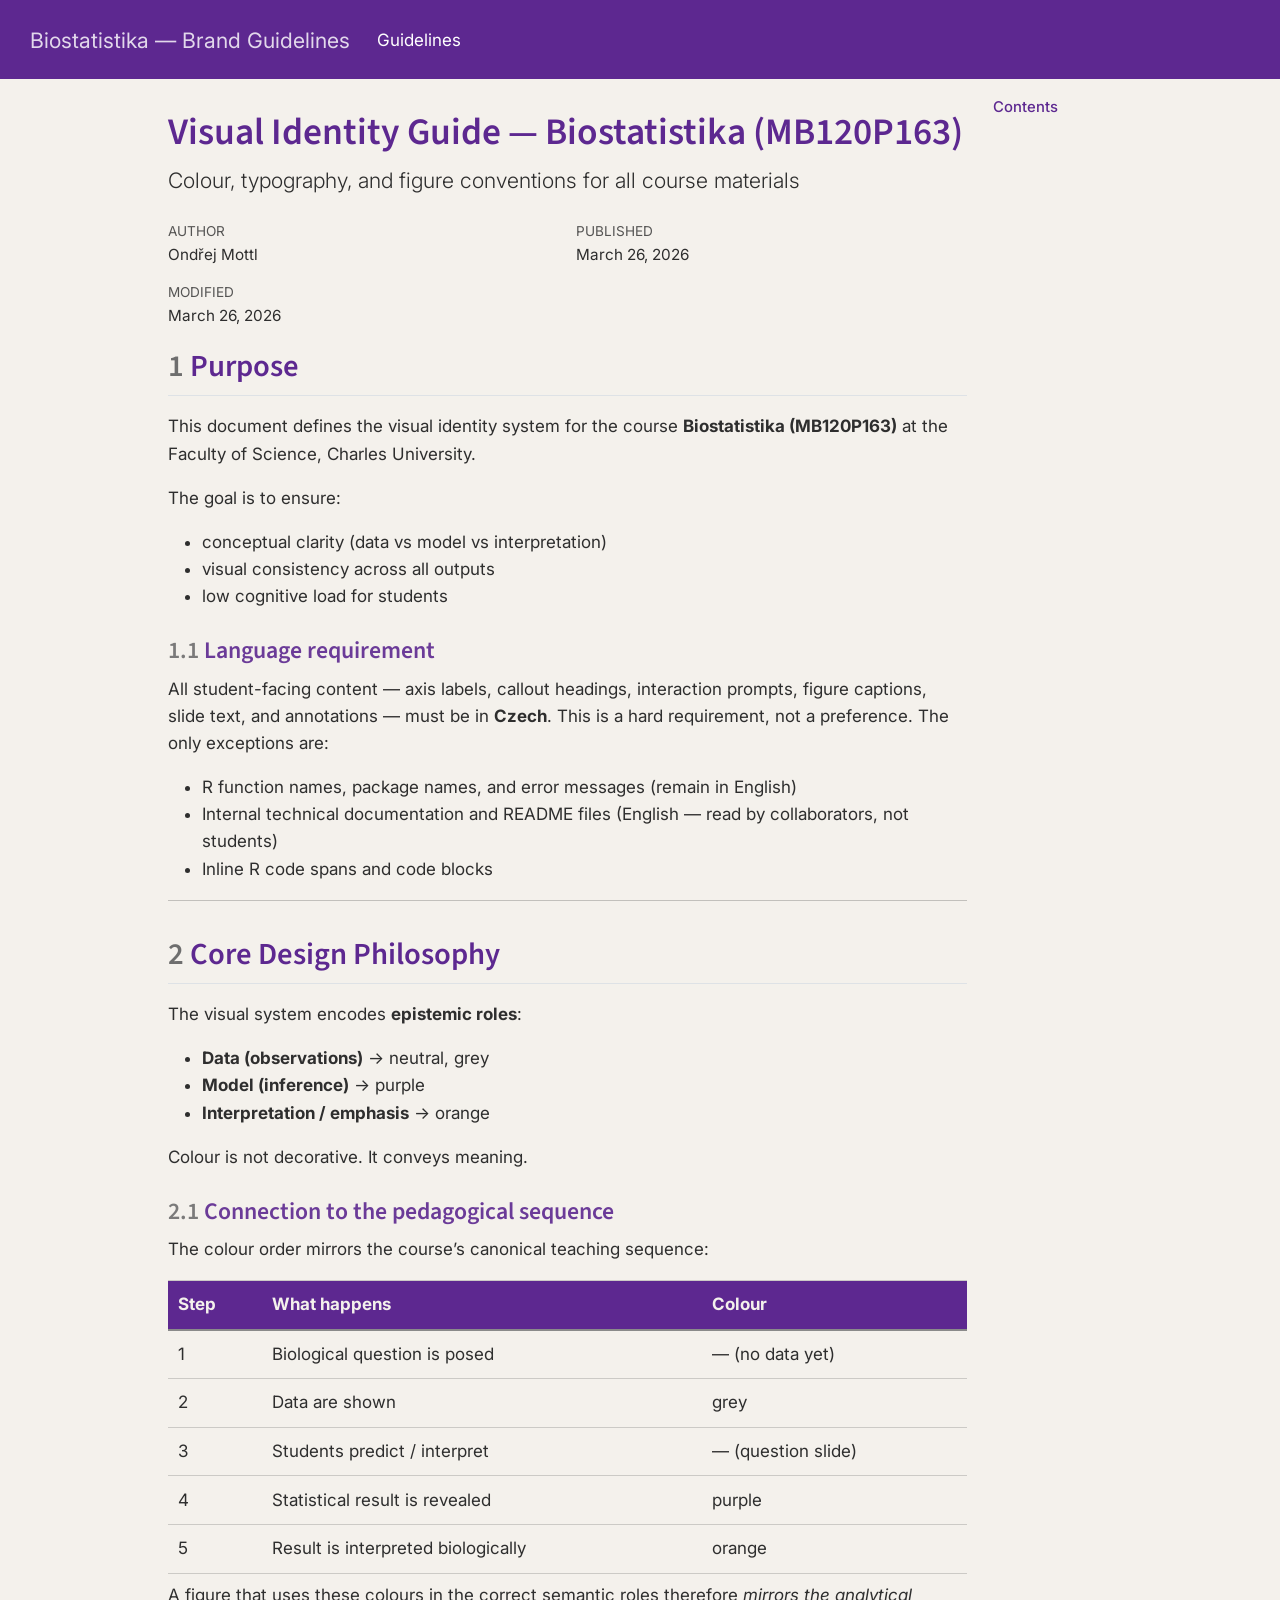
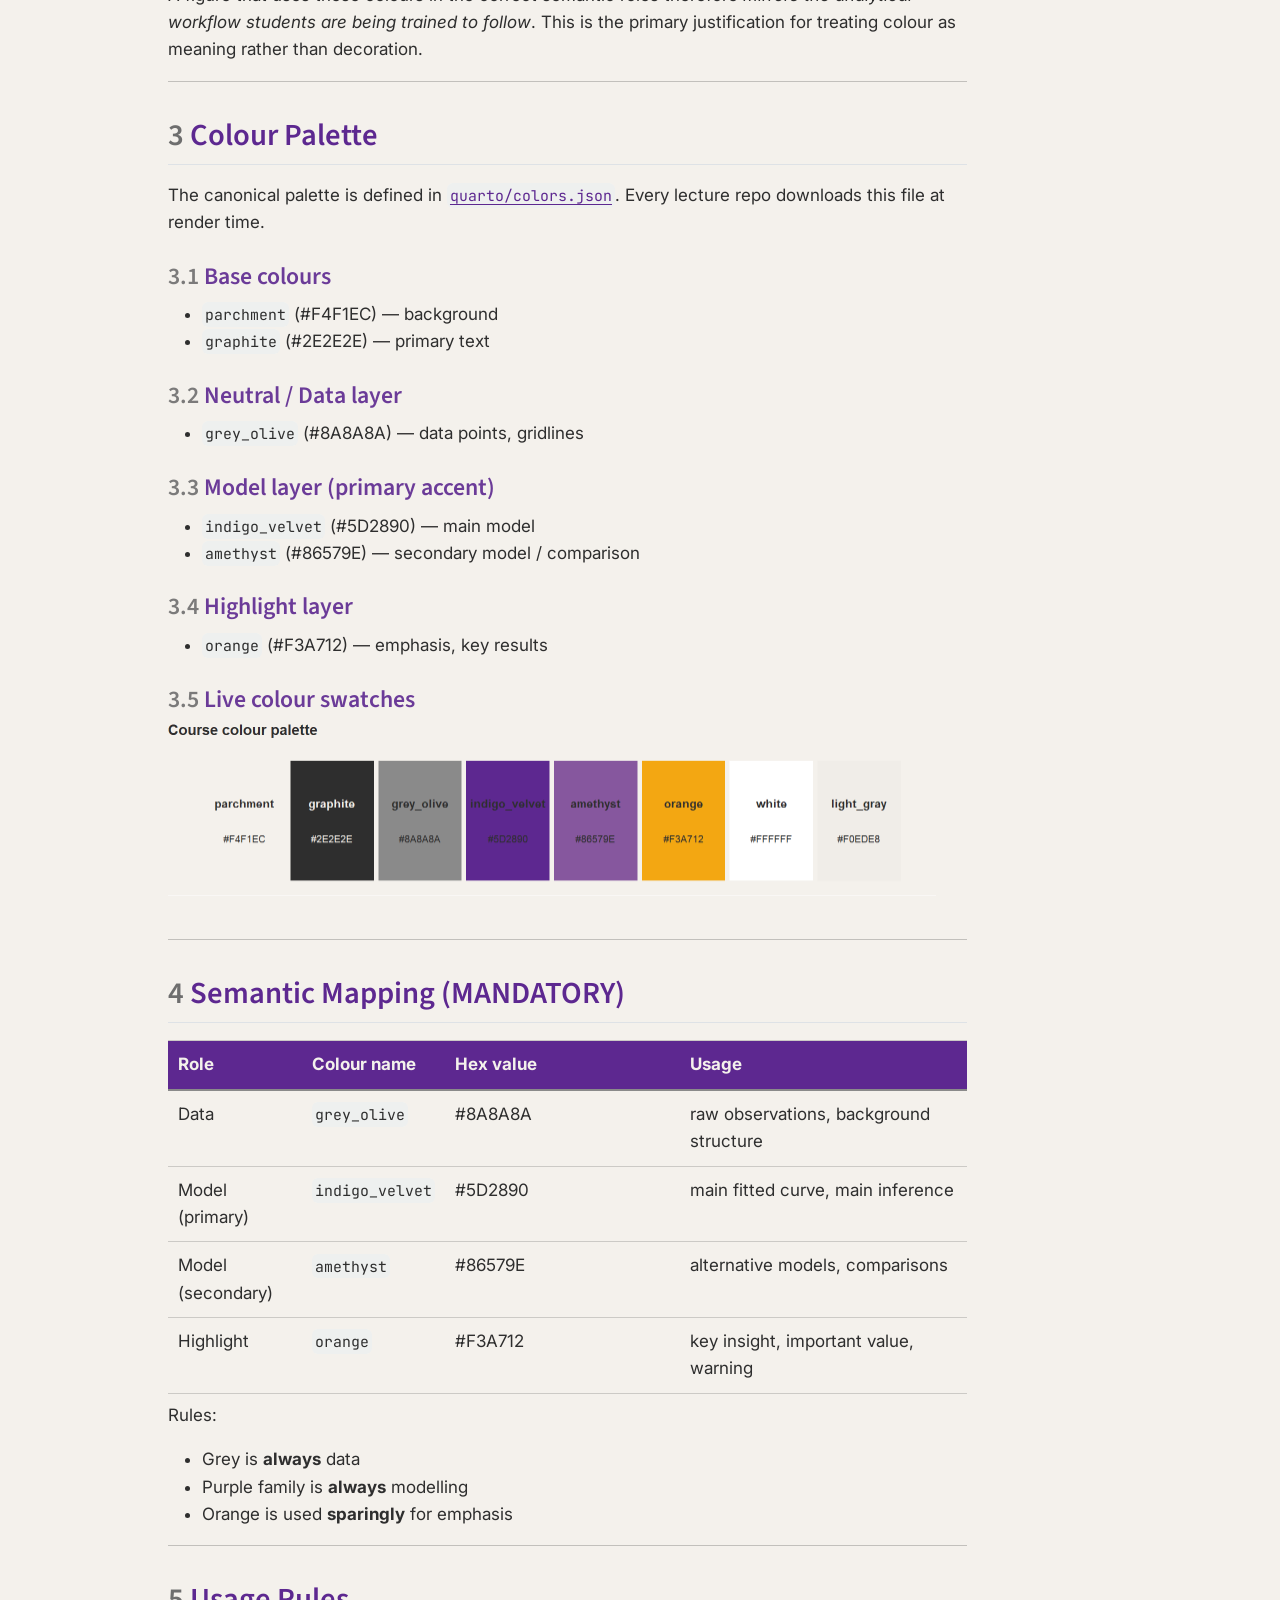
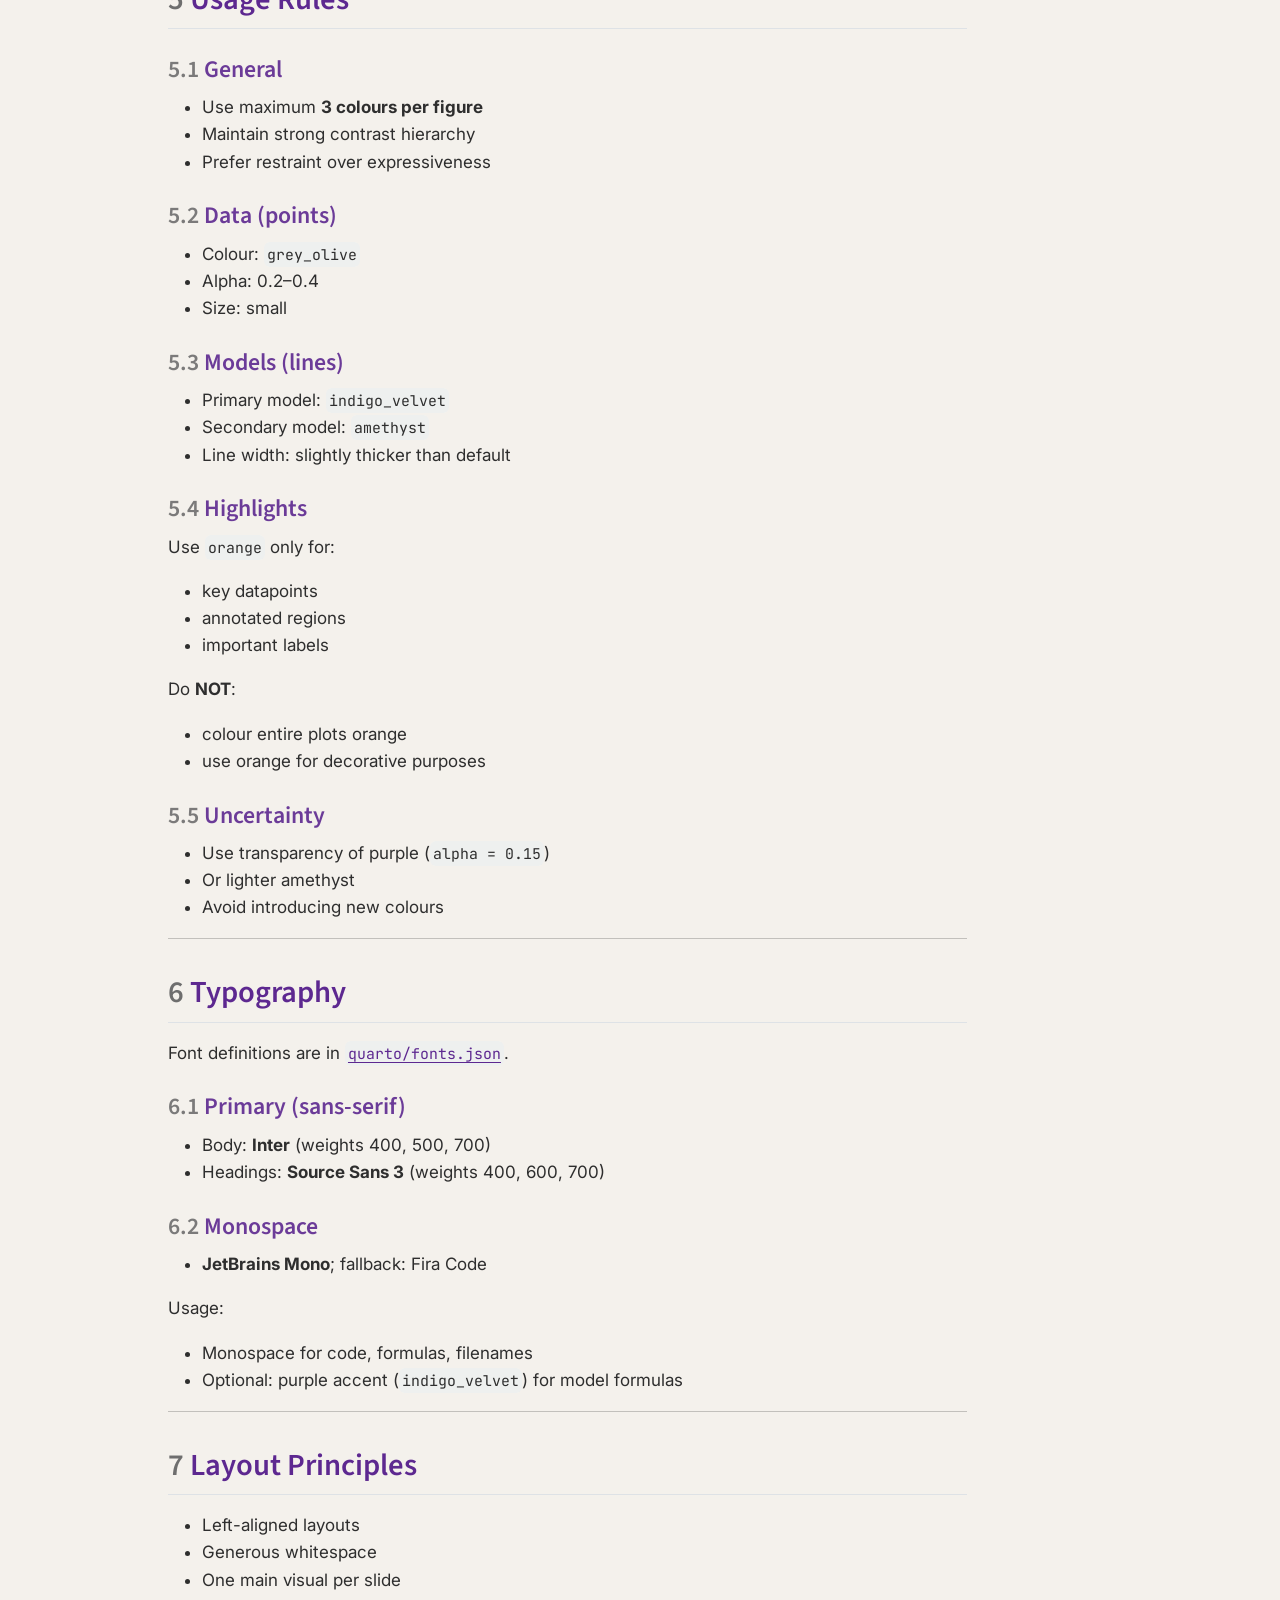
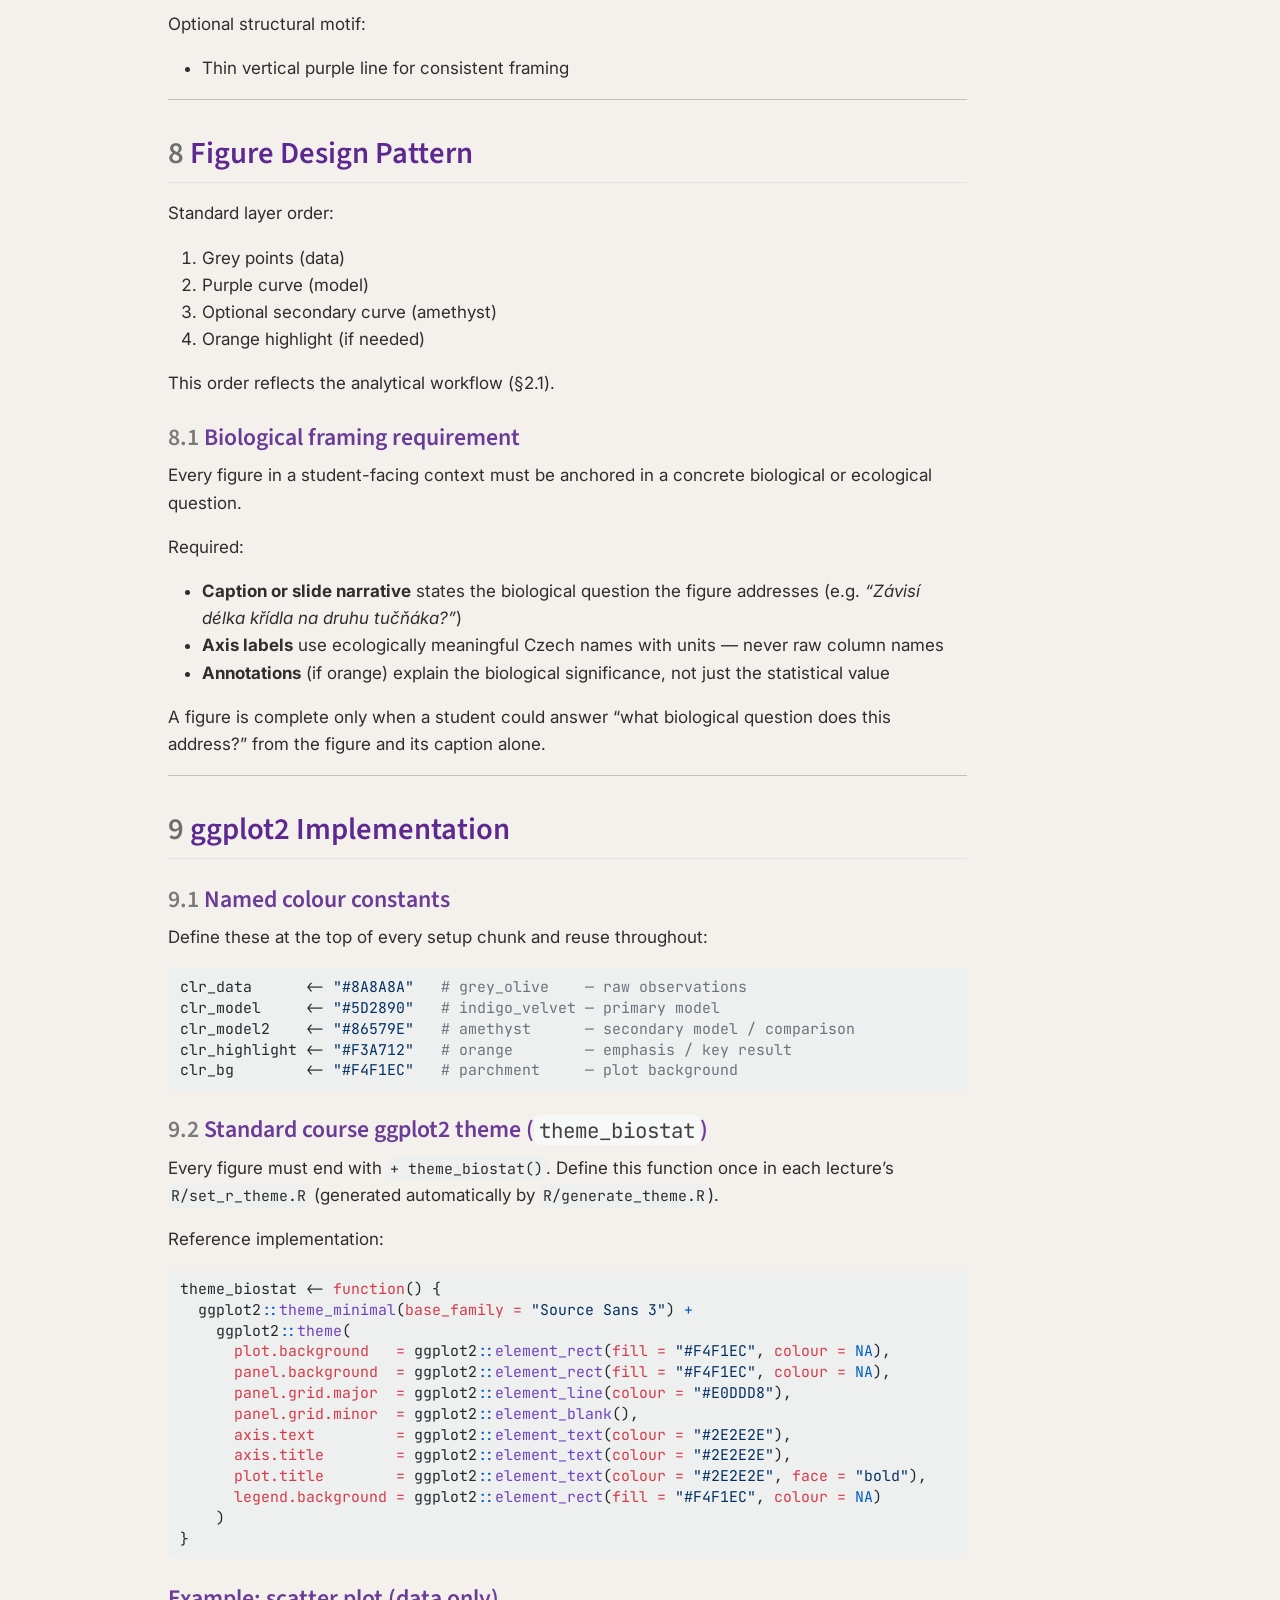
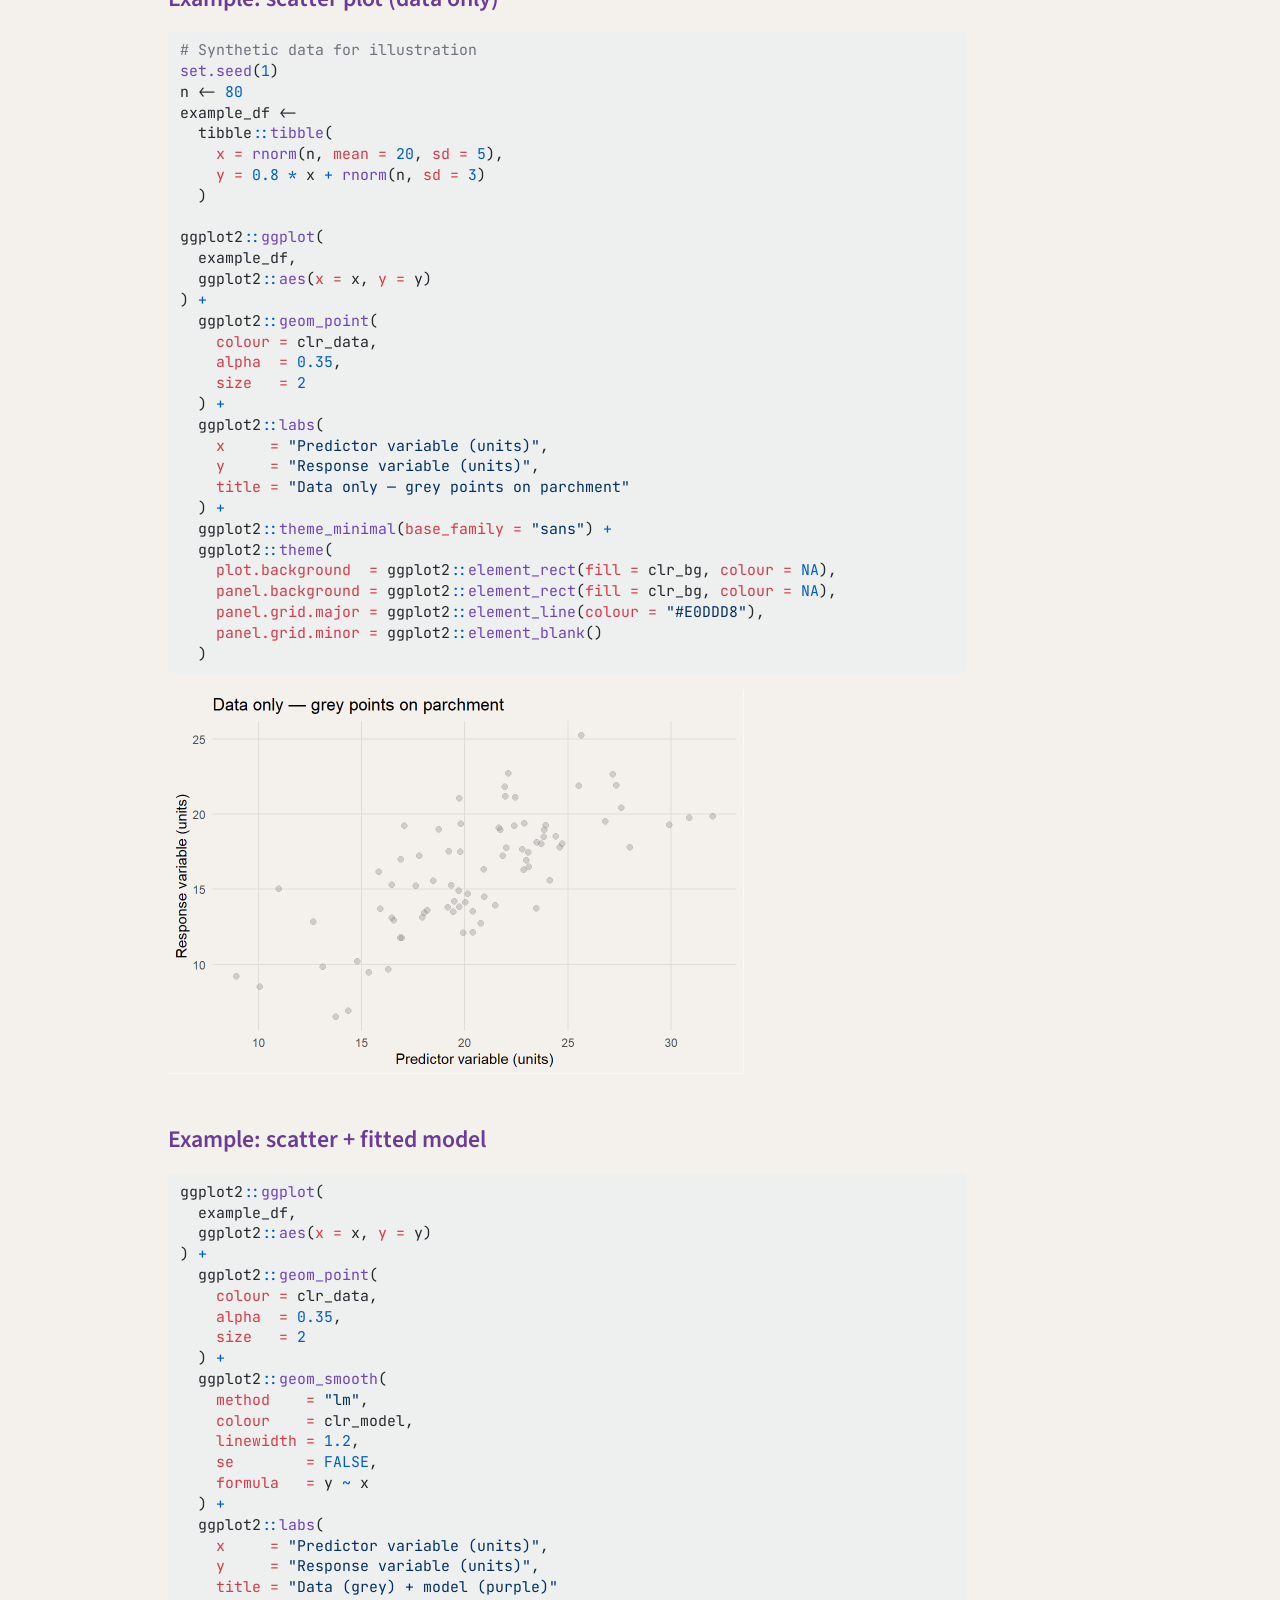
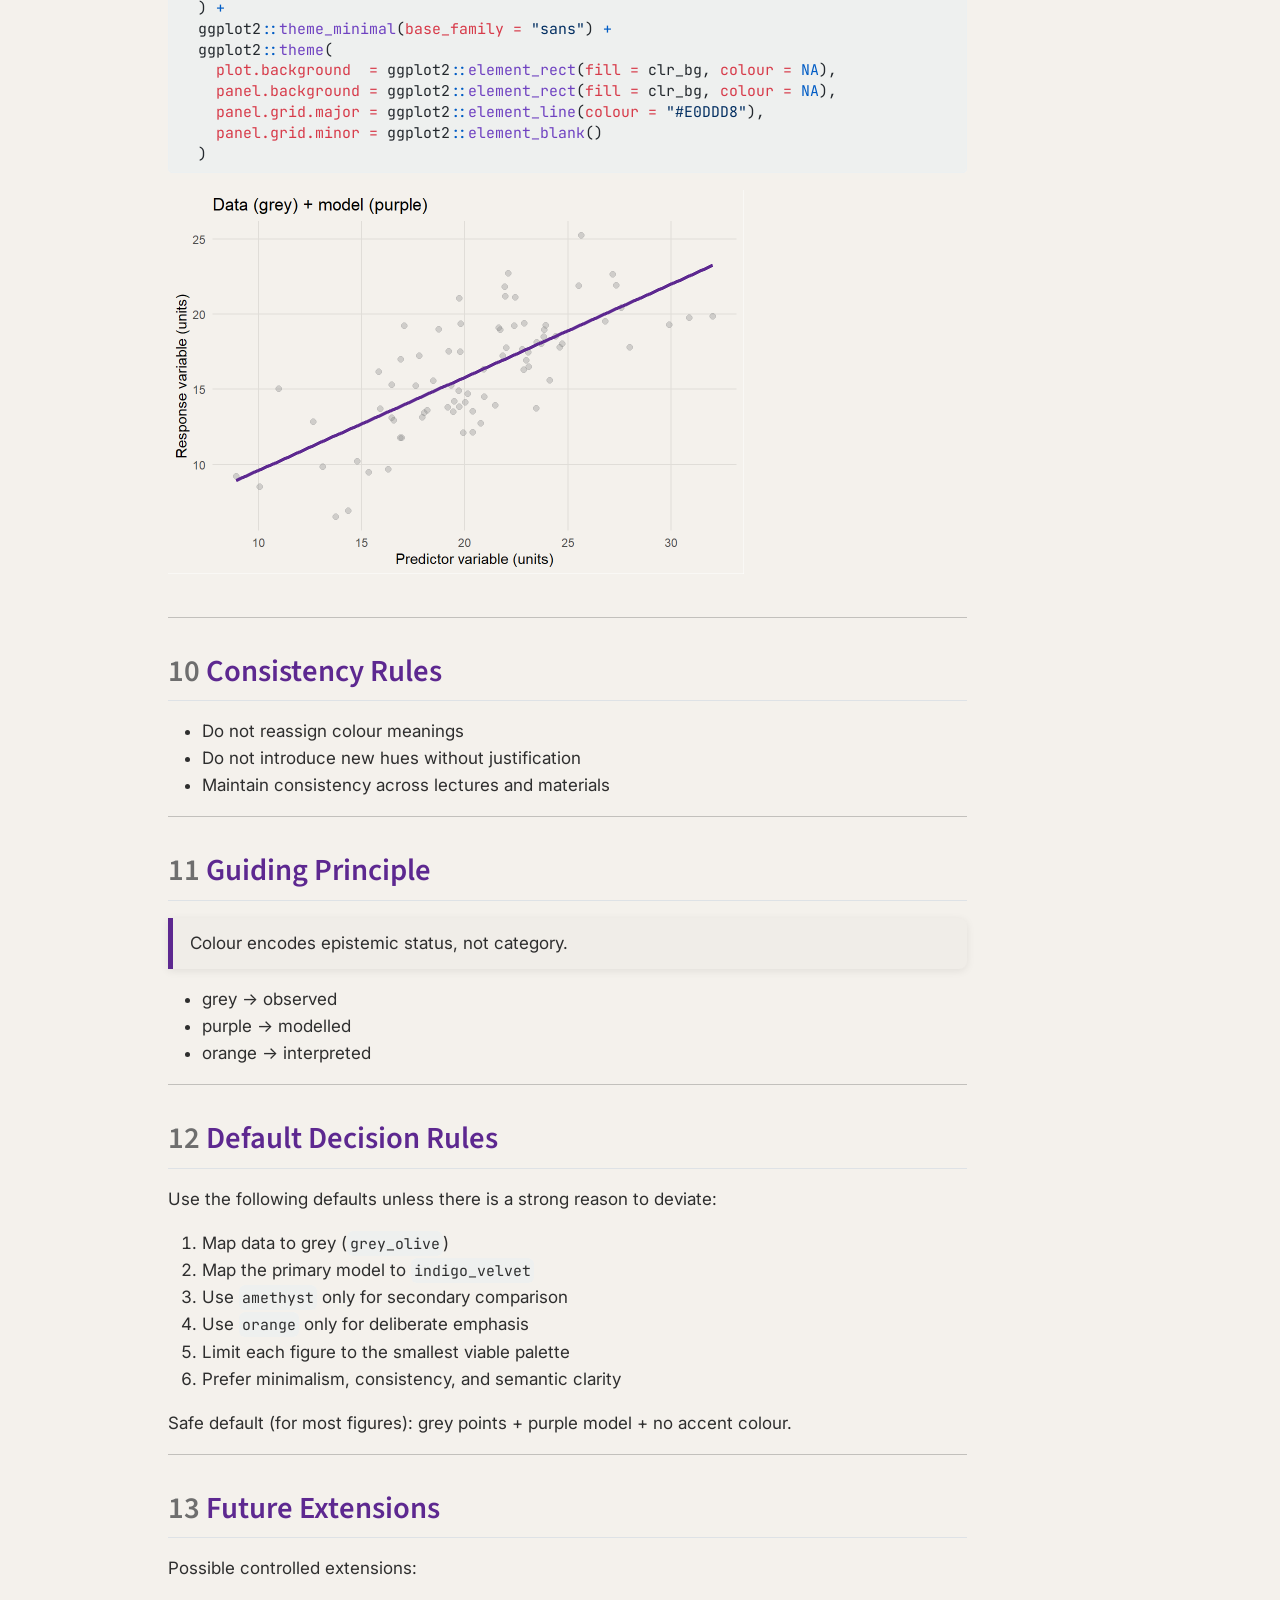
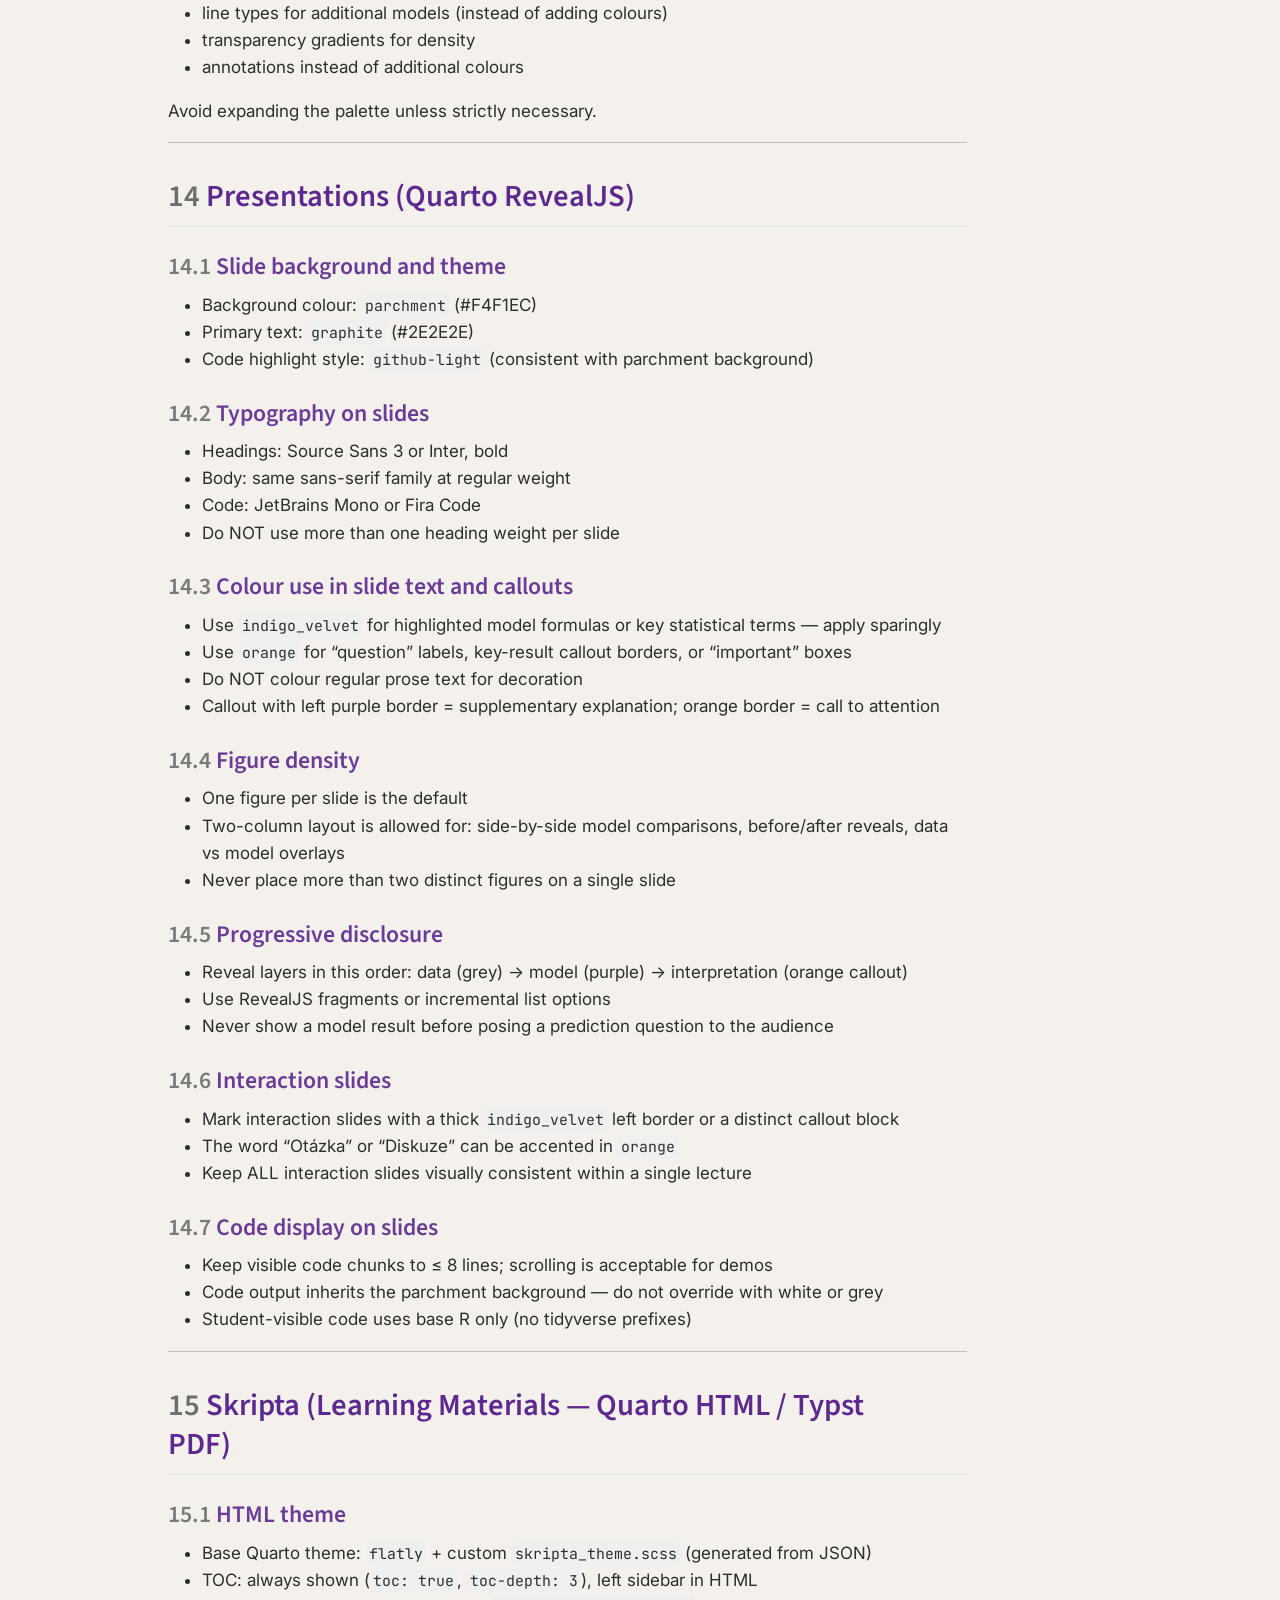
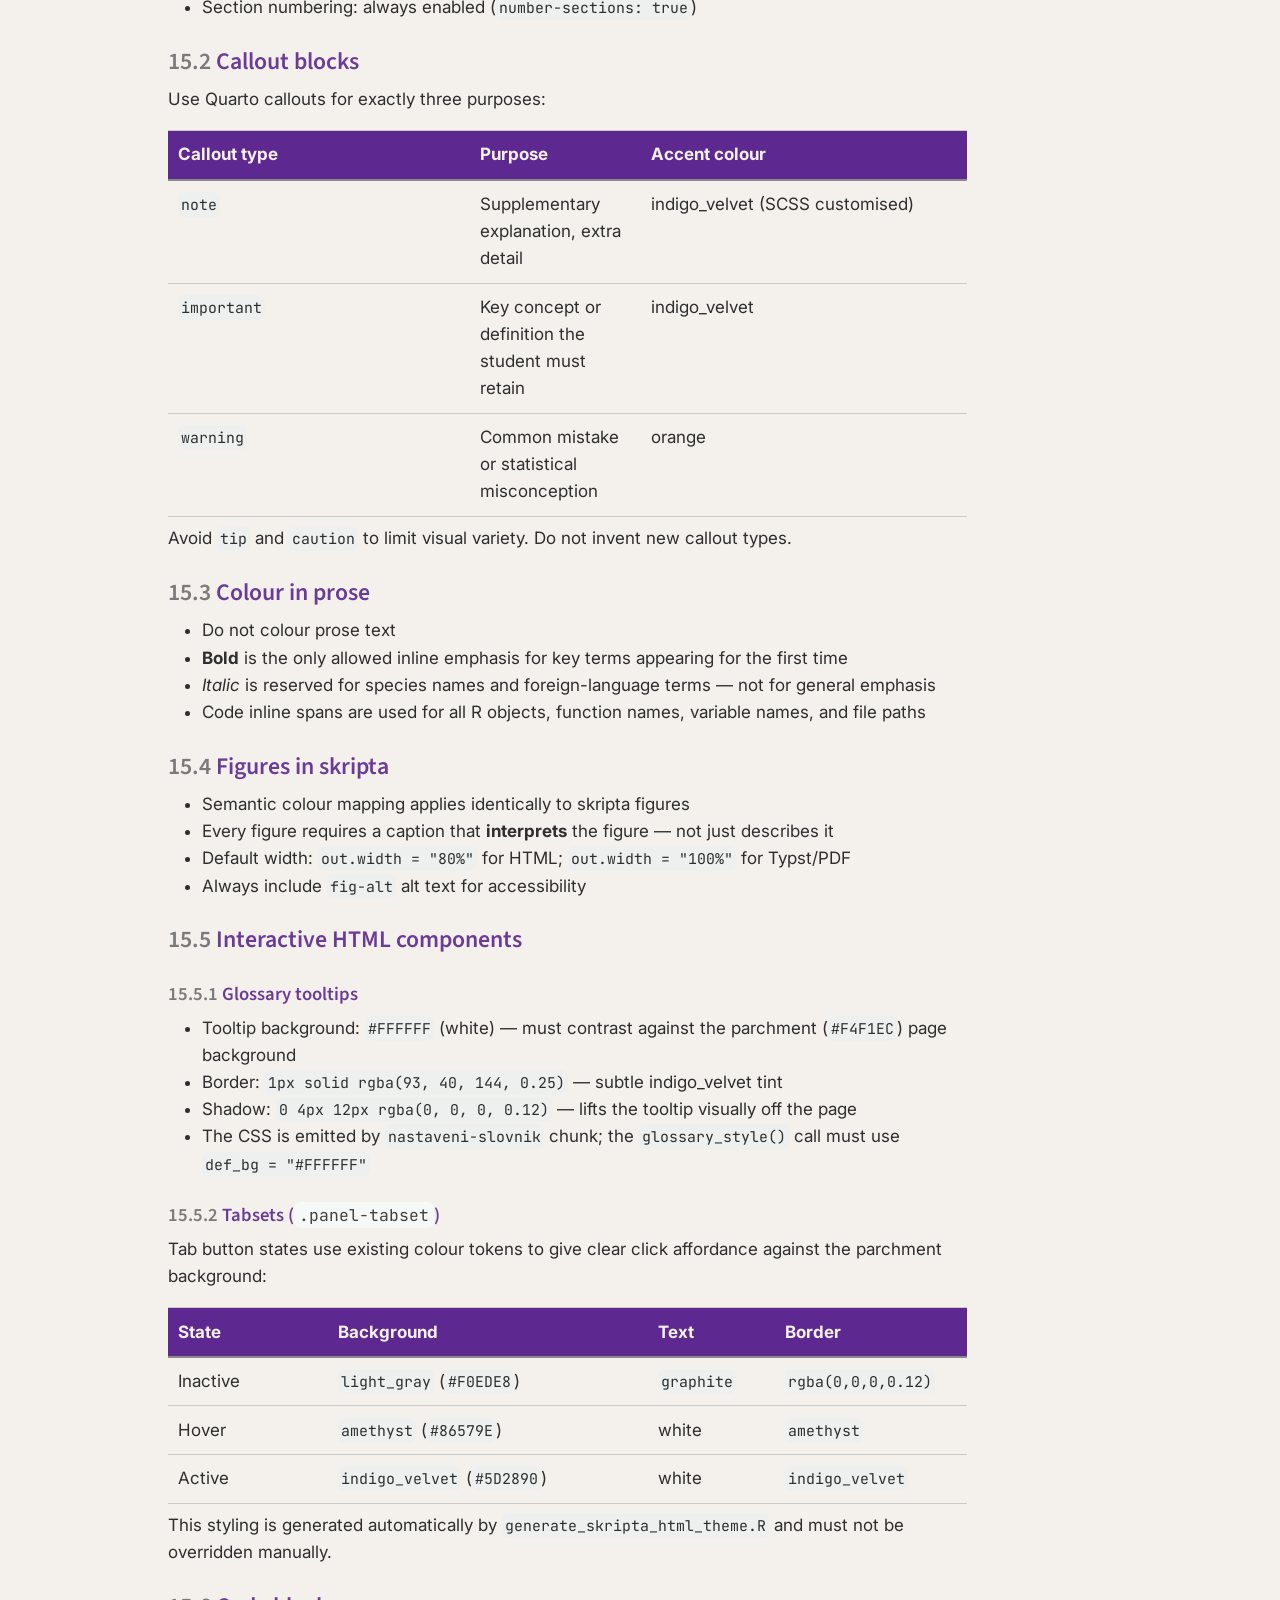
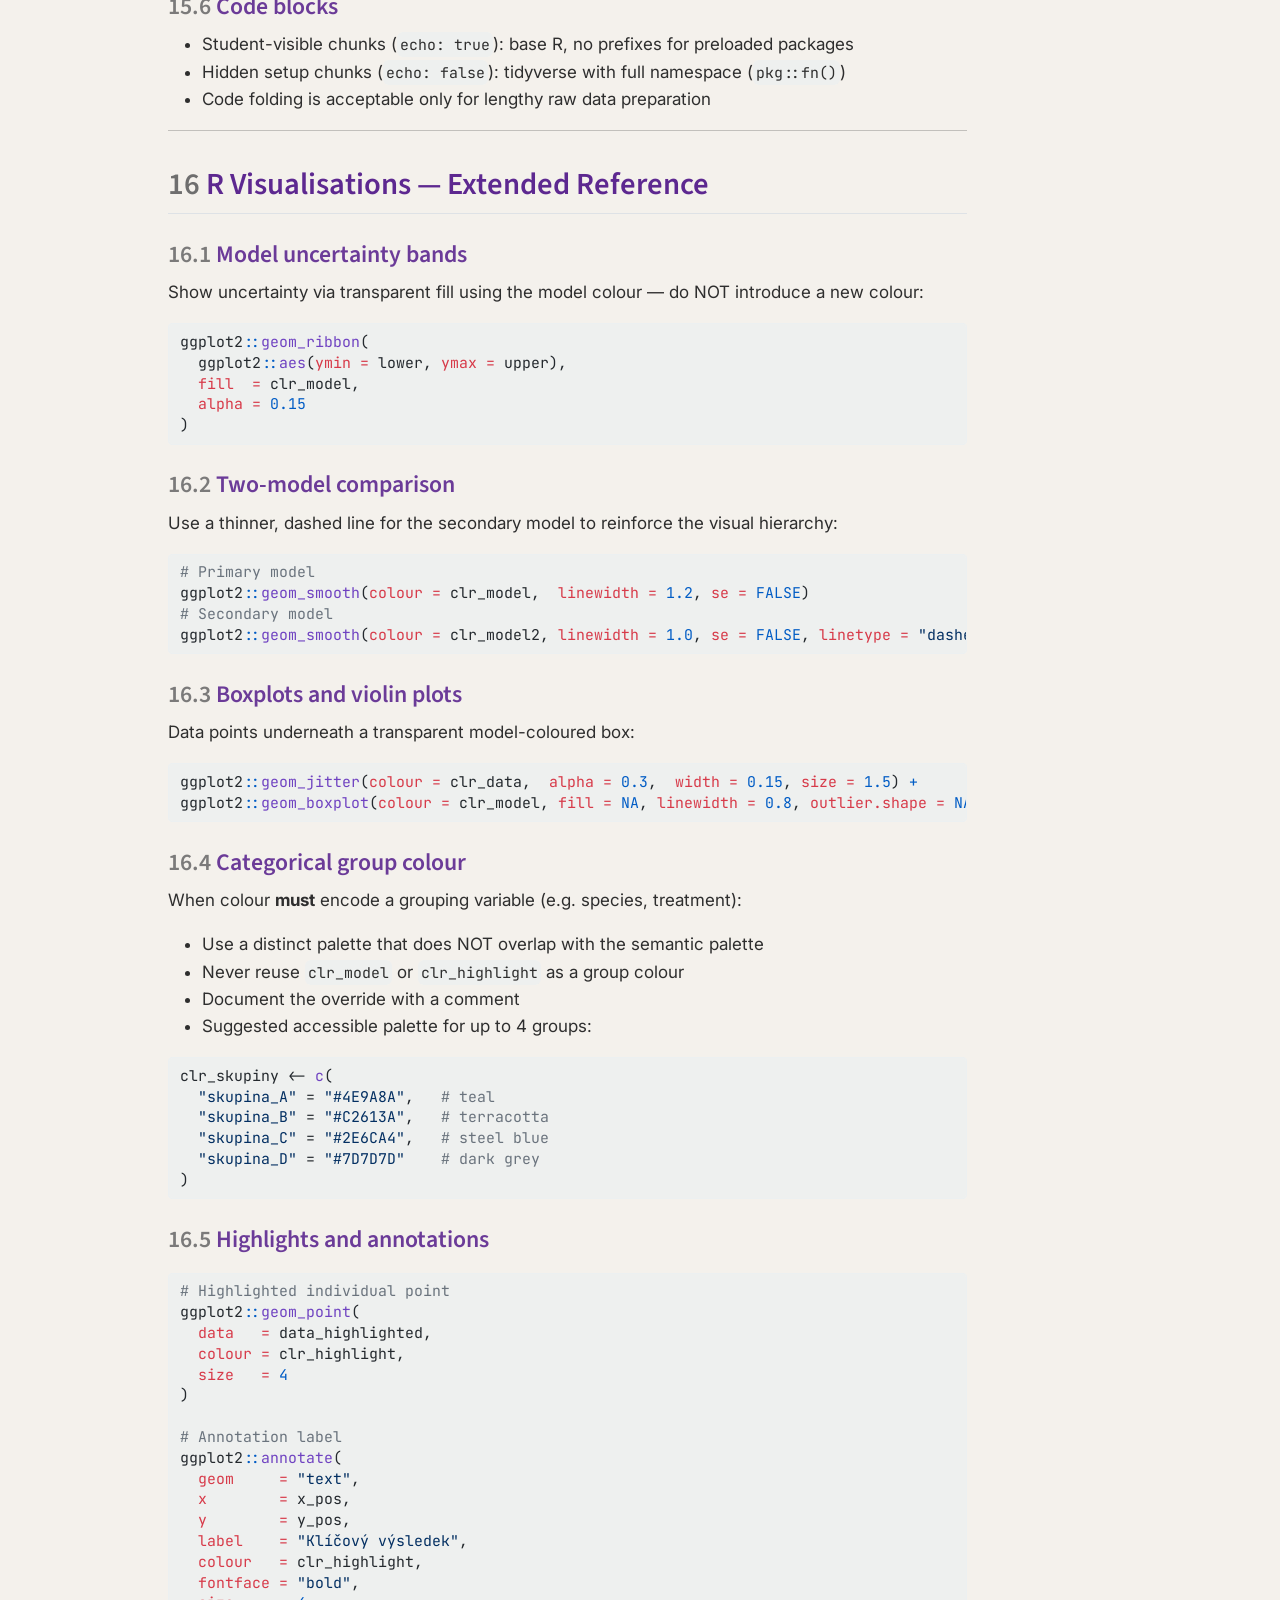
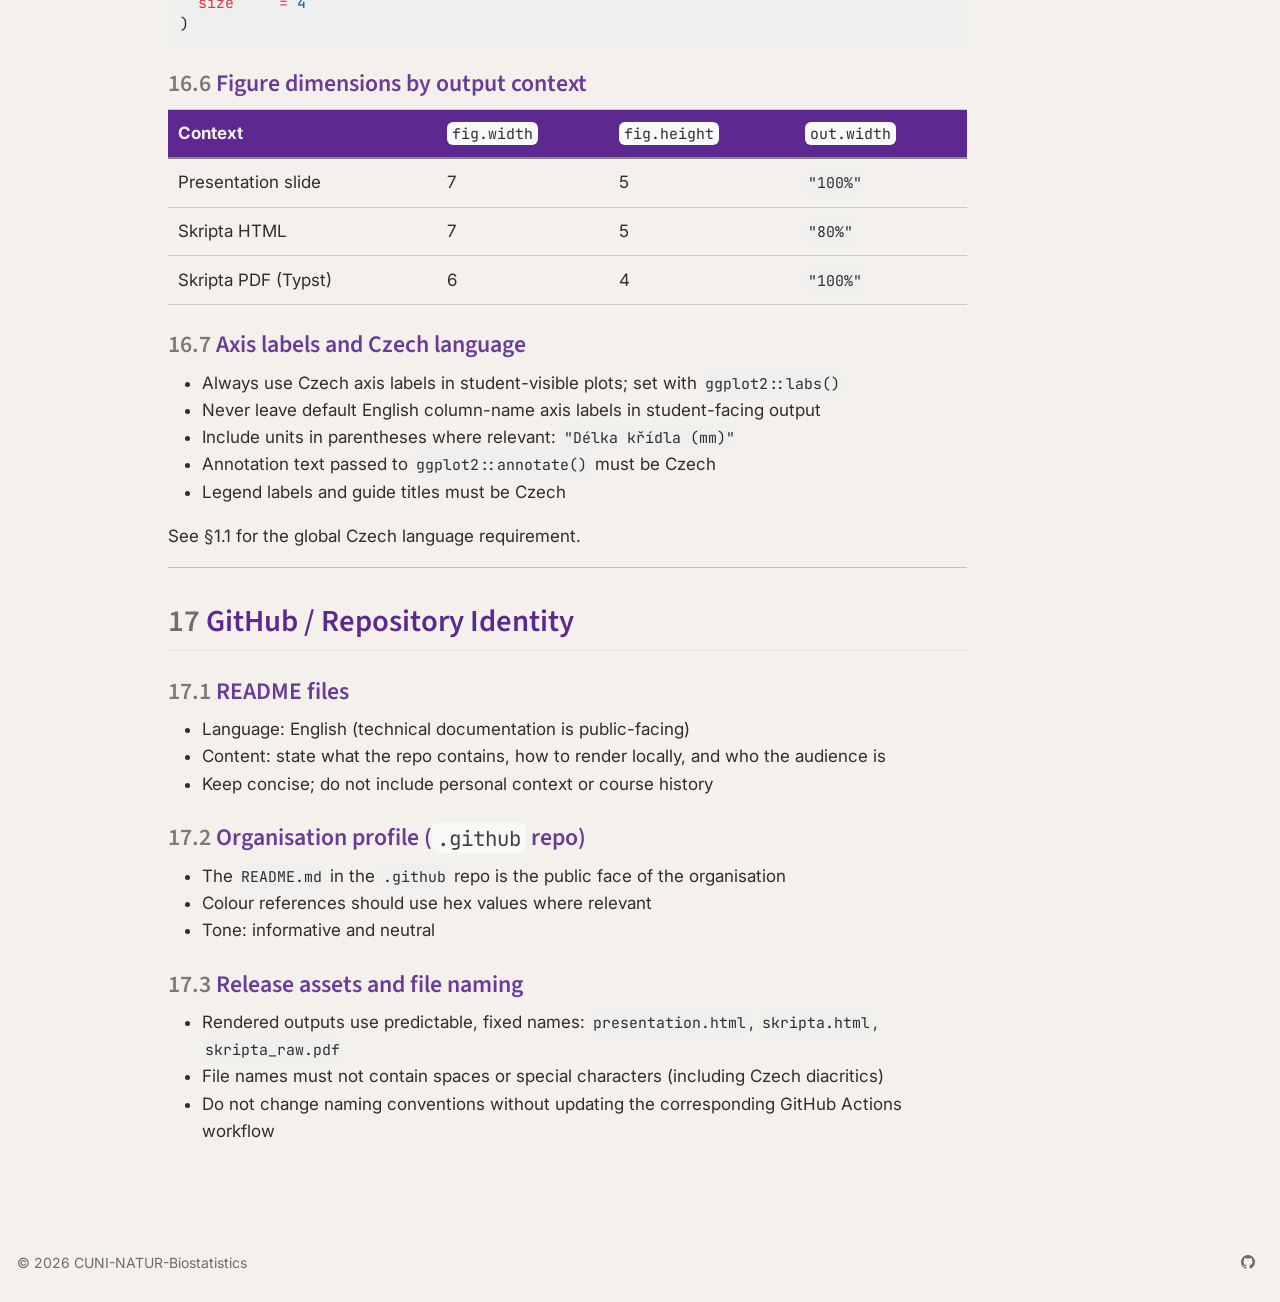
==== docs/brand_guidelines.html @ 11ee5c85 "Add styles for tabsets and glossary tooltips in brand_theme.scss" ====
<!DOCTYPE html>
<html xmlns="http://www.w3.org/1999/xhtml" lang="en" xml:lang="en"><head>

<meta charset="utf-8">
<meta name="generator" content="quarto-1.8.26">

<meta name="viewport" content="width=device-width, initial-scale=1.0, user-scalable=yes">

<meta name="author" content="Ondřej Mottl">
<meta name="dcterms.date" content="2026-03-26">

<title>Visual Identity Guide — Biostatistika (MB120P163) – Biostatistika — Brand Guidelines</title>
<style>
code{white-space: pre-wrap;}
span.smallcaps{font-variant: small-caps;}
div.columns{display: flex; gap: min(4vw, 1.5em);}
div.column{flex: auto; overflow-x: auto;}
div.hanging-indent{margin-left: 1.5em; text-indent: -1.5em;}
ul.task-list{list-style: none;}
ul.task-list li input[type="checkbox"] {
  width: 0.8em;
  margin: 0 0.8em 0.2em -1em; /* quarto-specific, see https://github.com/quarto-dev/quarto-cli/issues/4556 */ 
  vertical-align: middle;
}
/* CSS for syntax highlighting */
html { -webkit-text-size-adjust: 100%; }
pre > code.sourceCode { white-space: pre; position: relative; }
pre > code.sourceCode > span { display: inline-block; line-height: 1.25; }
pre > code.sourceCode > span:empty { height: 1.2em; }
.sourceCode { overflow: visible; }
code.sourceCode > span { color: inherit; text-decoration: inherit; }
div.sourceCode { margin: 1em 0; }
pre.sourceCode { margin: 0; }
@media screen {
div.sourceCode { overflow: auto; }
}
@media print {
pre > code.sourceCode { white-space: pre-wrap; }
pre > code.sourceCode > span { text-indent: -5em; padding-left: 5em; }
}
pre.numberSource code
  { counter-reset: source-line 0; }
pre.numberSource code > span
  { position: relative; left: -4em; counter-increment: source-line; }
pre.numberSource code > span > a:first-child::before
  { content: counter(source-line);
    position: relative; left: -1em; text-align: right; vertical-align: baseline;
    border: none; display: inline-block;
    -webkit-touch-callout: none; -webkit-user-select: none;
    -khtml-user-select: none; -moz-user-select: none;
    -ms-user-select: none; user-select: none;
    padding: 0 4px; width: 4em;
  }
pre.numberSource { margin-left: 3em;  padding-left: 4px; }
div.sourceCode
  {   }
@media screen {
pre > code.sourceCode > span > a:first-child::before { text-decoration: underline; }
}
</style>


<script src="site_libs/quarto-nav/quarto-nav.js"></script>
<script src="site_libs/quarto-nav/headroom.min.js"></script>
<script src="site_libs/clipboard/clipboard.min.js"></script>
<script src="site_libs/quarto-search/autocomplete.umd.js"></script>
<script src="site_libs/quarto-search/fuse.min.js"></script>
<script src="site_libs/quarto-search/quarto-search.js"></script>
<meta name="quarto:offset" content="./">
<script src="site_libs/quarto-html/quarto.js" type="module"></script>
<script src="site_libs/quarto-html/tabsets/tabsets.js" type="module"></script>
<script src="site_libs/quarto-html/axe/axe-check.js" type="module"></script>
<script src="site_libs/quarto-html/popper.min.js"></script>
<script src="site_libs/quarto-html/tippy.umd.min.js"></script>
<script src="site_libs/quarto-html/anchor.min.js"></script>
<link href="site_libs/quarto-html/tippy.css" rel="stylesheet">
<link href="site_libs/quarto-html/quarto-syntax-highlighting-f938f6e5ca7bfbd6305a7d1113a49c1d.css" rel="stylesheet" id="quarto-text-highlighting-styles">
<script src="site_libs/bootstrap/bootstrap.min.js"></script>
<link href="site_libs/bootstrap/bootstrap-icons.css" rel="stylesheet">
<link href="site_libs/bootstrap/bootstrap-84fa721f727adb22b45a30e8eb990c00.min.css" rel="stylesheet" append-hash="true" id="quarto-bootstrap" data-mode="light">
<script id="quarto-search-options" type="application/json">{
  "location": "navbar",
  "copy-button": false,
  "collapse-after": 3,
  "panel-placement": "end",
  "type": "overlay",
  "limit": 50,
  "keyboard-shortcut": [
    "f",
    "/",
    "s"
  ],
  "show-item-context": false,
  "language": {
    "search-no-results-text": "No results",
    "search-matching-documents-text": "matching documents",
    "search-copy-link-title": "Copy link to search",
    "search-hide-matches-text": "Hide additional matches",
    "search-more-match-text": "more match in this document",
    "search-more-matches-text": "more matches in this document",
    "search-clear-button-title": "Clear",
    "search-text-placeholder": "",
    "search-detached-cancel-button-title": "Cancel",
    "search-submit-button-title": "Submit",
    "search-label": "Search"
  }
}</script>
<!-- Auto-generated Google Fonts links from theme/fonts.json.

     Do not edit directly. Run R/generate_theme.R to regenerate. -->

<link rel="preconnect" href="https://fonts.googleapis.com">

<link rel="preconnect" href="https://fonts.gstatic.com" crossorigin="">

<link href="https://fonts.googleapis.com/css2?family=Inter:wght@400;500;700&amp;display=swap" rel="stylesheet">

<link href="https://fonts.googleapis.com/css2?family=Source+Sans+3:wght@400;600;700&amp;display=swap" rel="stylesheet">

<link href="https://fonts.googleapis.com/css2?family=JetBrains+Mono:wght@400;600&amp;display=swap" rel="stylesheet">



</head>

<body class="nav-fixed quarto-light">

<div id="quarto-search-results"></div>
  <header id="quarto-header" class="headroom fixed-top">
    <nav class="navbar navbar-expand-lg " data-bs-theme="dark">
      <div class="navbar-container container-fluid">
      <div class="navbar-brand-container mx-auto">
    <a class="navbar-brand" href="./index.html">
    <span class="navbar-title">Biostatistika — Brand Guidelines</span>
    </a>
  </div>
            <div id="quarto-search" class="" title="Search"></div>
          <button class="navbar-toggler" type="button" data-bs-toggle="collapse" data-bs-target="#navbarCollapse" aria-controls="navbarCollapse" role="menu" aria-expanded="false" aria-label="Toggle navigation" onclick="if (window.quartoToggleHeadroom) { window.quartoToggleHeadroom(); }">
  <span class="navbar-toggler-icon"></span>
</button>
          <div class="collapse navbar-collapse" id="navbarCollapse">
            <ul class="navbar-nav navbar-nav-scroll me-auto">
  <li class="nav-item">
    <a class="nav-link active" href="./brand_guidelines.html" aria-current="page"> 
<span class="menu-text">Guidelines</span></a>
  </li>  
</ul>
          </div> <!-- /navcollapse -->
            <div class="quarto-navbar-tools">
</div>
      </div> <!-- /container-fluid -->
    </nav>
</header>
<!-- content -->
<div id="quarto-content" class="quarto-container page-columns page-rows-contents page-layout-article page-navbar">
<!-- sidebar -->
<!-- margin-sidebar -->
    <div id="quarto-margin-sidebar" class="sidebar margin-sidebar">
        <nav id="TOC" role="doc-toc" class="toc-active">
    <h2 id="toc-title">Contents</h2>
   
  <ul class="collapse">
  <li><a href="#purpose" id="toc-purpose" class="nav-link active" data-scroll-target="#purpose"><span class="header-section-number">1</span> Purpose</a></li>
  <li><a href="#core-design-philosophy" id="toc-core-design-philosophy" class="nav-link" data-scroll-target="#core-design-philosophy"><span class="header-section-number">2</span> Core Design Philosophy</a></li>
  <li><a href="#colour-palette" id="toc-colour-palette" class="nav-link" data-scroll-target="#colour-palette"><span class="header-section-number">3</span> Colour Palette</a></li>
  <li><a href="#semantic-mapping-mandatory" id="toc-semantic-mapping-mandatory" class="nav-link" data-scroll-target="#semantic-mapping-mandatory"><span class="header-section-number">4</span> Semantic Mapping (MANDATORY)</a></li>
  <li><a href="#usage-rules" id="toc-usage-rules" class="nav-link" data-scroll-target="#usage-rules"><span class="header-section-number">5</span> Usage Rules</a></li>
  <li><a href="#typography" id="toc-typography" class="nav-link" data-scroll-target="#typography"><span class="header-section-number">6</span> Typography</a></li>
  <li><a href="#layout-principles" id="toc-layout-principles" class="nav-link" data-scroll-target="#layout-principles"><span class="header-section-number">7</span> Layout Principles</a></li>
  <li><a href="#figure-design-pattern" id="toc-figure-design-pattern" class="nav-link" data-scroll-target="#figure-design-pattern"><span class="header-section-number">8</span> Figure Design Pattern</a></li>
  <li><a href="#ggplot2-implementation" id="toc-ggplot2-implementation" class="nav-link" data-scroll-target="#ggplot2-implementation"><span class="header-section-number">9</span> ggplot2 Implementation</a></li>
  <li><a href="#consistency-rules" id="toc-consistency-rules" class="nav-link" data-scroll-target="#consistency-rules"><span class="header-section-number">10</span> Consistency Rules</a></li>
  <li><a href="#guiding-principle" id="toc-guiding-principle" class="nav-link" data-scroll-target="#guiding-principle"><span class="header-section-number">11</span> Guiding Principle</a></li>
  <li><a href="#default-decision-rules" id="toc-default-decision-rules" class="nav-link" data-scroll-target="#default-decision-rules"><span class="header-section-number">12</span> Default Decision Rules</a></li>
  <li><a href="#future-extensions" id="toc-future-extensions" class="nav-link" data-scroll-target="#future-extensions"><span class="header-section-number">13</span> Future Extensions</a></li>
  <li><a href="#presentations-quarto-revealjs" id="toc-presentations-quarto-revealjs" class="nav-link" data-scroll-target="#presentations-quarto-revealjs"><span class="header-section-number">14</span> Presentations (Quarto RevealJS)</a></li>
  <li><a href="#skripta-learning-materials-quarto-html-typst-pdf" id="toc-skripta-learning-materials-quarto-html-typst-pdf" class="nav-link" data-scroll-target="#skripta-learning-materials-quarto-html-typst-pdf"><span class="header-section-number">15</span> Skripta (Learning Materials — Quarto HTML / Typst PDF)</a></li>
  <li><a href="#r-visualisations-extended-reference" id="toc-r-visualisations-extended-reference" class="nav-link" data-scroll-target="#r-visualisations-extended-reference"><span class="header-section-number">16</span> R Visualisations — Extended Reference</a></li>
  <li><a href="#github-repository-identity" id="toc-github-repository-identity" class="nav-link" data-scroll-target="#github-repository-identity"><span class="header-section-number">17</span> GitHub / Repository Identity</a></li>
  </ul>
</nav>
    </div>
<!-- main -->
<main class="content" id="quarto-document-content">

<header id="title-block-header" class="quarto-title-block default">
<div class="quarto-title">
<h1 class="title">Visual Identity Guide — Biostatistika (MB120P163)</h1>
<p class="subtitle lead">Colour, typography, and figure conventions for all course materials</p>
</div>



<div class="quarto-title-meta">

    <div>
    <div class="quarto-title-meta-heading">Author</div>
    <div class="quarto-title-meta-contents">
             <p>Ondřej Mottl </p>
          </div>
  </div>
    
    <div>
    <div class="quarto-title-meta-heading">Published</div>
    <div class="quarto-title-meta-contents">
      <p class="date">March 26, 2026</p>
    </div>
  </div>
  
    <div>
    <div class="quarto-title-meta-heading">Modified</div>
    <div class="quarto-title-meta-contents">
      <p class="date-modified">March 26, 2026</p>
    </div>
  </div>
    
  </div>
  


</header>


<section id="purpose" class="level2" data-number="1">
<h2 data-number="1" class="anchored" data-anchor-id="purpose"><span class="header-section-number">1</span> Purpose</h2>
<p>This document defines the visual identity system for the course <strong>Biostatistika (MB120P163)</strong> at the Faculty of Science, Charles University.</p>
<p>The goal is to ensure:</p>
<ul>
<li>conceptual clarity (data vs model vs interpretation)</li>
<li>visual consistency across all outputs</li>
<li>low cognitive load for students</li>
</ul>
<section id="language-requirement" class="level3" data-number="1.1">
<h3 data-number="1.1" class="anchored" data-anchor-id="language-requirement"><span class="header-section-number">1.1</span> Language requirement</h3>
<p>All student-facing content — axis labels, callout headings, interaction prompts, figure captions, slide text, and annotations — must be in <strong>Czech</strong>. This is a hard requirement, not a preference. The only exceptions are:</p>
<ul>
<li>R function names, package names, and error messages (remain in English)</li>
<li>Internal technical documentation and README files (English — read by collaborators, not students)</li>
<li>Inline R code spans and code blocks</li>
</ul>
<hr>
</section>
</section>
<section id="core-design-philosophy" class="level2" data-number="2">
<h2 data-number="2" class="anchored" data-anchor-id="core-design-philosophy"><span class="header-section-number">2</span> Core Design Philosophy</h2>
<p>The visual system encodes <strong>epistemic roles</strong>:</p>
<ul>
<li><strong>Data (observations)</strong> → neutral, grey</li>
<li><strong>Model (inference)</strong> → purple</li>
<li><strong>Interpretation / emphasis</strong> → orange</li>
</ul>
<p>Colour is not decorative. It conveys meaning.</p>
<section id="connection-to-the-pedagogical-sequence" class="level3" data-number="2.1">
<h3 data-number="2.1" class="anchored" data-anchor-id="connection-to-the-pedagogical-sequence"><span class="header-section-number">2.1</span> Connection to the pedagogical sequence</h3>
<p>The colour order mirrors the course’s canonical teaching sequence:</p>
<table class="caption-top table">
<thead>
<tr class="header">
<th>Step</th>
<th>What happens</th>
<th>Colour</th>
</tr>
</thead>
<tbody>
<tr class="odd">
<td>1</td>
<td>Biological question is posed</td>
<td>— (no data yet)</td>
</tr>
<tr class="even">
<td>2</td>
<td>Data are shown</td>
<td>grey</td>
</tr>
<tr class="odd">
<td>3</td>
<td>Students predict / interpret</td>
<td>— (question slide)</td>
</tr>
<tr class="even">
<td>4</td>
<td>Statistical result is revealed</td>
<td>purple</td>
</tr>
<tr class="odd">
<td>5</td>
<td>Result is interpreted biologically</td>
<td>orange</td>
</tr>
</tbody>
</table>
<p>A figure that uses these colours in the correct semantic roles therefore <em>mirrors the analytical workflow students are being trained to follow</em>. This is the primary justification for treating colour as meaning rather than decoration.</p>
<hr>
</section>
</section>
<section id="colour-palette" class="level2" data-number="3">
<h2 data-number="3" class="anchored" data-anchor-id="colour-palette"><span class="header-section-number">3</span> Colour Palette</h2>
<p>The canonical palette is defined in <a href="quarto/colors.json"><code>quarto/colors.json</code></a>. Every lecture repo downloads this file at render time.</p>
<section id="base-colours" class="level3" data-number="3.1">
<h3 data-number="3.1" class="anchored" data-anchor-id="base-colours"><span class="header-section-number">3.1</span> Base colours</h3>
<ul>
<li><code>parchment</code> (#F4F1EC) — background</li>
<li><code>graphite</code> (#2E2E2E) — primary text</li>
</ul>
</section>
<section id="neutral-data-layer" class="level3" data-number="3.2">
<h3 data-number="3.2" class="anchored" data-anchor-id="neutral-data-layer"><span class="header-section-number">3.2</span> Neutral / Data layer</h3>
<ul>
<li><code>grey_olive</code> (#8A8A8A) — data points, gridlines</li>
</ul>
</section>
<section id="model-layer-primary-accent" class="level3" data-number="3.3">
<h3 data-number="3.3" class="anchored" data-anchor-id="model-layer-primary-accent"><span class="header-section-number">3.3</span> Model layer (primary accent)</h3>
<ul>
<li><code>indigo_velvet</code> (#5D2890) — main model</li>
<li><code>amethyst</code> (#86579E) — secondary model / comparison</li>
</ul>
</section>
<section id="highlight-layer" class="level3" data-number="3.4">
<h3 data-number="3.4" class="anchored" data-anchor-id="highlight-layer"><span class="header-section-number">3.4</span> Highlight layer</h3>
<ul>
<li><code>orange</code> (#F3A712) — emphasis, key results</li>
</ul>
</section>
<section id="live-colour-swatches" class="level3" data-number="3.5">
<h3 data-number="3.5" class="anchored" data-anchor-id="live-colour-swatches"><span class="header-section-number">3.5</span> Live colour swatches</h3>
<div class="cell">
<div class="cell-output-display">
<div>
<figure class="figure">
<p><img src="brand_guidelines_files/figure-html/colour-swatches-1.png" class="img-fluid figure-img" alt="Colour swatches for the course brand palette" width="768"></p>
</figure>
</div>
</div>
</div>
<hr>
</section>
</section>
<section id="semantic-mapping-mandatory" class="level2" data-number="4">
<h2 data-number="4" class="anchored" data-anchor-id="semantic-mapping-mandatory"><span class="header-section-number">4</span> Semantic Mapping (MANDATORY)</h2>
<table class="caption-top table">
<colgroup>
<col style="width: 17%">
<col style="width: 14%">
<col style="width: 31%">
<col style="width: 38%">
</colgroup>
<thead>
<tr class="header">
<th>Role</th>
<th>Colour name</th>
<th>Hex value</th>
<th>Usage</th>
</tr>
</thead>
<tbody>
<tr class="odd">
<td>Data</td>
<td><code>grey_olive</code></td>
<td>#8A8A8A</td>
<td>raw observations, background structure</td>
</tr>
<tr class="even">
<td>Model (primary)</td>
<td><code>indigo_velvet</code></td>
<td>#5D2890</td>
<td>main fitted curve, main inference</td>
</tr>
<tr class="odd">
<td>Model (secondary)</td>
<td><code>amethyst</code></td>
<td>#86579E</td>
<td>alternative models, comparisons</td>
</tr>
<tr class="even">
<td>Highlight</td>
<td><code>orange</code></td>
<td>#F3A712</td>
<td>key insight, important value, warning</td>
</tr>
</tbody>
</table>
<p>Rules:</p>
<ul>
<li>Grey is <strong>always</strong> data</li>
<li>Purple family is <strong>always</strong> modelling</li>
<li>Orange is used <strong>sparingly</strong> for emphasis</li>
</ul>
<hr>
</section>
<section id="usage-rules" class="level2" data-number="5">
<h2 data-number="5" class="anchored" data-anchor-id="usage-rules"><span class="header-section-number">5</span> Usage Rules</h2>
<section id="general" class="level3" data-number="5.1">
<h3 data-number="5.1" class="anchored" data-anchor-id="general"><span class="header-section-number">5.1</span> General</h3>
<ul>
<li>Use maximum <strong>3 colours per figure</strong></li>
<li>Maintain strong contrast hierarchy</li>
<li>Prefer restraint over expressiveness</li>
</ul>
</section>
<section id="data-points" class="level3" data-number="5.2">
<h3 data-number="5.2" class="anchored" data-anchor-id="data-points"><span class="header-section-number">5.2</span> Data (points)</h3>
<ul>
<li>Colour: <code>grey_olive</code></li>
<li>Alpha: 0.2–0.4</li>
<li>Size: small</li>
</ul>
</section>
<section id="models-lines" class="level3" data-number="5.3">
<h3 data-number="5.3" class="anchored" data-anchor-id="models-lines"><span class="header-section-number">5.3</span> Models (lines)</h3>
<ul>
<li>Primary model: <code>indigo_velvet</code></li>
<li>Secondary model: <code>amethyst</code></li>
<li>Line width: slightly thicker than default</li>
</ul>
</section>
<section id="highlights" class="level3" data-number="5.4">
<h3 data-number="5.4" class="anchored" data-anchor-id="highlights"><span class="header-section-number">5.4</span> Highlights</h3>
<p>Use <code>orange</code> only for:</p>
<ul>
<li>key datapoints</li>
<li>annotated regions</li>
<li>important labels</li>
</ul>
<p>Do <strong>NOT</strong>:</p>
<ul>
<li>colour entire plots orange</li>
<li>use orange for decorative purposes</li>
</ul>
</section>
<section id="uncertainty" class="level3" data-number="5.5">
<h3 data-number="5.5" class="anchored" data-anchor-id="uncertainty"><span class="header-section-number">5.5</span> Uncertainty</h3>
<ul>
<li>Use transparency of purple (<code>alpha = 0.15</code>)</li>
<li>Or lighter amethyst</li>
<li>Avoid introducing new colours</li>
</ul>
<hr>
</section>
</section>
<section id="typography" class="level2" data-number="6">
<h2 data-number="6" class="anchored" data-anchor-id="typography"><span class="header-section-number">6</span> Typography</h2>
<p>Font definitions are in <a href="quarto/fonts.json"><code>quarto/fonts.json</code></a>.</p>
<section id="primary-sans-serif" class="level3" data-number="6.1">
<h3 data-number="6.1" class="anchored" data-anchor-id="primary-sans-serif"><span class="header-section-number">6.1</span> Primary (sans-serif)</h3>
<ul>
<li>Body: <strong>Inter</strong> (weights 400, 500, 700)</li>
<li>Headings: <strong>Source Sans 3</strong> (weights 400, 600, 700)</li>
</ul>
</section>
<section id="monospace" class="level3" data-number="6.2">
<h3 data-number="6.2" class="anchored" data-anchor-id="monospace"><span class="header-section-number">6.2</span> Monospace</h3>
<ul>
<li><strong>JetBrains Mono</strong>; fallback: Fira Code</li>
</ul>
<p>Usage:</p>
<ul>
<li>Monospace for code, formulas, filenames</li>
<li>Optional: purple accent (<code>indigo_velvet</code>) for model formulas</li>
</ul>
<hr>
</section>
</section>
<section id="layout-principles" class="level2" data-number="7">
<h2 data-number="7" class="anchored" data-anchor-id="layout-principles"><span class="header-section-number">7</span> Layout Principles</h2>
<ul>
<li>Left-aligned layouts</li>
<li>Generous whitespace</li>
<li>One main visual per slide</li>
</ul>
<p>Optional structural motif:</p>
<ul>
<li>Thin vertical purple line for consistent framing</li>
</ul>
<hr>
</section>
<section id="figure-design-pattern" class="level2" data-number="8">
<h2 data-number="8" class="anchored" data-anchor-id="figure-design-pattern"><span class="header-section-number">8</span> Figure Design Pattern</h2>
<p>Standard layer order:</p>
<ol type="1">
<li>Grey points (data)</li>
<li>Purple curve (model)</li>
<li>Optional secondary curve (amethyst)</li>
<li>Orange highlight (if needed)</li>
</ol>
<p>This order reflects the analytical workflow (§2.1).</p>
<section id="biological-framing-requirement" class="level3" data-number="8.1">
<h3 data-number="8.1" class="anchored" data-anchor-id="biological-framing-requirement"><span class="header-section-number">8.1</span> Biological framing requirement</h3>
<p>Every figure in a student-facing context must be anchored in a concrete biological or ecological question.</p>
<p>Required:</p>
<ul>
<li><strong>Caption or slide narrative</strong> states the biological question the figure addresses (e.g.&nbsp;<em>“Závisí délka křídla na druhu tučňáka?”</em>)</li>
<li><strong>Axis labels</strong> use ecologically meaningful Czech names with units — never raw column names</li>
<li><strong>Annotations</strong> (if orange) explain the biological significance, not just the statistical value</li>
</ul>
<p>A figure is complete only when a student could answer “what biological question does this address?” from the figure and its caption alone.</p>
<hr>
</section>
</section>
<section id="ggplot2-implementation" class="level2" data-number="9">
<h2 data-number="9" class="anchored" data-anchor-id="ggplot2-implementation"><span class="header-section-number">9</span> ggplot2 Implementation</h2>
<section id="named-colour-constants" class="level3" data-number="9.1">
<h3 data-number="9.1" class="anchored" data-anchor-id="named-colour-constants"><span class="header-section-number">9.1</span> Named colour constants</h3>
<p>Define these at the top of every setup chunk and reuse throughout:</p>
<div class="code-copy-outer-scaffold"><div class="sourceCode" id="cb1"><pre class="sourceCode r code-with-copy"><code class="sourceCode r"><span id="cb1-1"><a href="#cb1-1" aria-hidden="true" tabindex="-1"></a>clr_data      <span class="ot">&lt;-</span> <span class="st">"#8A8A8A"</span>   <span class="co"># grey_olive    — raw observations</span></span>
<span id="cb1-2"><a href="#cb1-2" aria-hidden="true" tabindex="-1"></a>clr_model     <span class="ot">&lt;-</span> <span class="st">"#5D2890"</span>   <span class="co"># indigo_velvet — primary model</span></span>
<span id="cb1-3"><a href="#cb1-3" aria-hidden="true" tabindex="-1"></a>clr_model2    <span class="ot">&lt;-</span> <span class="st">"#86579E"</span>   <span class="co"># amethyst      — secondary model / comparison</span></span>
<span id="cb1-4"><a href="#cb1-4" aria-hidden="true" tabindex="-1"></a>clr_highlight <span class="ot">&lt;-</span> <span class="st">"#F3A712"</span>   <span class="co"># orange        — emphasis / key result</span></span>
<span id="cb1-5"><a href="#cb1-5" aria-hidden="true" tabindex="-1"></a>clr_bg        <span class="ot">&lt;-</span> <span class="st">"#F4F1EC"</span>   <span class="co"># parchment     — plot background</span></span></code></pre></div><button title="Copy to Clipboard" class="code-copy-button"><i class="bi"></i></button></div>
</section>
<section id="standard-course-ggplot2-theme-theme_biostat" class="level3" data-number="9.2">
<h3 data-number="9.2" class="anchored" data-anchor-id="standard-course-ggplot2-theme-theme_biostat"><span class="header-section-number">9.2</span> Standard course ggplot2 theme (<code>theme_biostat</code>)</h3>
<p>Every figure must end with <code>+ theme_biostat()</code>. Define this function once in each lecture’s <code>R/set_r_theme.R</code> (generated automatically by <code>R/generate_theme.R</code>).</p>
<p>Reference implementation:</p>
<div class="code-copy-outer-scaffold"><div class="sourceCode" id="cb2"><pre class="sourceCode r code-with-copy"><code class="sourceCode r"><span id="cb2-1"><a href="#cb2-1" aria-hidden="true" tabindex="-1"></a>theme_biostat <span class="ot">&lt;-</span> <span class="cf">function</span>() {</span>
<span id="cb2-2"><a href="#cb2-2" aria-hidden="true" tabindex="-1"></a>  ggplot2<span class="sc">::</span><span class="fu">theme_minimal</span>(<span class="at">base_family =</span> <span class="st">"Source Sans 3"</span>) <span class="sc">+</span></span>
<span id="cb2-3"><a href="#cb2-3" aria-hidden="true" tabindex="-1"></a>    ggplot2<span class="sc">::</span><span class="fu">theme</span>(</span>
<span id="cb2-4"><a href="#cb2-4" aria-hidden="true" tabindex="-1"></a>      <span class="at">plot.background   =</span> ggplot2<span class="sc">::</span><span class="fu">element_rect</span>(<span class="at">fill =</span> <span class="st">"#F4F1EC"</span>, <span class="at">colour =</span> <span class="cn">NA</span>),</span>
<span id="cb2-5"><a href="#cb2-5" aria-hidden="true" tabindex="-1"></a>      <span class="at">panel.background  =</span> ggplot2<span class="sc">::</span><span class="fu">element_rect</span>(<span class="at">fill =</span> <span class="st">"#F4F1EC"</span>, <span class="at">colour =</span> <span class="cn">NA</span>),</span>
<span id="cb2-6"><a href="#cb2-6" aria-hidden="true" tabindex="-1"></a>      <span class="at">panel.grid.major  =</span> ggplot2<span class="sc">::</span><span class="fu">element_line</span>(<span class="at">colour =</span> <span class="st">"#E0DDD8"</span>),</span>
<span id="cb2-7"><a href="#cb2-7" aria-hidden="true" tabindex="-1"></a>      <span class="at">panel.grid.minor  =</span> ggplot2<span class="sc">::</span><span class="fu">element_blank</span>(),</span>
<span id="cb2-8"><a href="#cb2-8" aria-hidden="true" tabindex="-1"></a>      <span class="at">axis.text         =</span> ggplot2<span class="sc">::</span><span class="fu">element_text</span>(<span class="at">colour =</span> <span class="st">"#2E2E2E"</span>),</span>
<span id="cb2-9"><a href="#cb2-9" aria-hidden="true" tabindex="-1"></a>      <span class="at">axis.title        =</span> ggplot2<span class="sc">::</span><span class="fu">element_text</span>(<span class="at">colour =</span> <span class="st">"#2E2E2E"</span>),</span>
<span id="cb2-10"><a href="#cb2-10" aria-hidden="true" tabindex="-1"></a>      <span class="at">plot.title        =</span> ggplot2<span class="sc">::</span><span class="fu">element_text</span>(<span class="at">colour =</span> <span class="st">"#2E2E2E"</span>, <span class="at">face =</span> <span class="st">"bold"</span>),</span>
<span id="cb2-11"><a href="#cb2-11" aria-hidden="true" tabindex="-1"></a>      <span class="at">legend.background =</span> ggplot2<span class="sc">::</span><span class="fu">element_rect</span>(<span class="at">fill =</span> <span class="st">"#F4F1EC"</span>, <span class="at">colour =</span> <span class="cn">NA</span>)</span>
<span id="cb2-12"><a href="#cb2-12" aria-hidden="true" tabindex="-1"></a>    )</span>
<span id="cb2-13"><a href="#cb2-13" aria-hidden="true" tabindex="-1"></a>}</span></code></pre></div><button title="Copy to Clipboard" class="code-copy-button"><i class="bi"></i></button></div>
</section>
<section id="example-scatter-plot-data-only" class="level3 unnumbered">
<h3 class="unnumbered anchored" data-anchor-id="example-scatter-plot-data-only">Example: scatter plot (data only)</h3>
<div class="cell">
<div class="code-copy-outer-scaffold"><div class="sourceCode cell-code" id="cb3"><pre class="sourceCode r code-with-copy"><code class="sourceCode r"><span id="cb3-1"><a href="#cb3-1" aria-hidden="true" tabindex="-1"></a><span class="co"># Synthetic data for illustration</span></span>
<span id="cb3-2"><a href="#cb3-2" aria-hidden="true" tabindex="-1"></a><span class="fu">set.seed</span>(<span class="dv">1</span>)</span>
<span id="cb3-3"><a href="#cb3-3" aria-hidden="true" tabindex="-1"></a>n <span class="ot">&lt;-</span> <span class="dv">80</span></span>
<span id="cb3-4"><a href="#cb3-4" aria-hidden="true" tabindex="-1"></a>example_df <span class="ot">&lt;-</span></span>
<span id="cb3-5"><a href="#cb3-5" aria-hidden="true" tabindex="-1"></a>  tibble<span class="sc">::</span><span class="fu">tibble</span>(</span>
<span id="cb3-6"><a href="#cb3-6" aria-hidden="true" tabindex="-1"></a>    <span class="at">x =</span> <span class="fu">rnorm</span>(n, <span class="at">mean =</span> <span class="dv">20</span>, <span class="at">sd =</span> <span class="dv">5</span>),</span>
<span id="cb3-7"><a href="#cb3-7" aria-hidden="true" tabindex="-1"></a>    <span class="at">y =</span> <span class="fl">0.8</span> <span class="sc">*</span> x <span class="sc">+</span> <span class="fu">rnorm</span>(n, <span class="at">sd =</span> <span class="dv">3</span>)</span>
<span id="cb3-8"><a href="#cb3-8" aria-hidden="true" tabindex="-1"></a>  )</span>
<span id="cb3-9"><a href="#cb3-9" aria-hidden="true" tabindex="-1"></a></span>
<span id="cb3-10"><a href="#cb3-10" aria-hidden="true" tabindex="-1"></a>ggplot2<span class="sc">::</span><span class="fu">ggplot</span>(</span>
<span id="cb3-11"><a href="#cb3-11" aria-hidden="true" tabindex="-1"></a>  example_df,</span>
<span id="cb3-12"><a href="#cb3-12" aria-hidden="true" tabindex="-1"></a>  ggplot2<span class="sc">::</span><span class="fu">aes</span>(<span class="at">x =</span> x, <span class="at">y =</span> y)</span>
<span id="cb3-13"><a href="#cb3-13" aria-hidden="true" tabindex="-1"></a>) <span class="sc">+</span></span>
<span id="cb3-14"><a href="#cb3-14" aria-hidden="true" tabindex="-1"></a>  ggplot2<span class="sc">::</span><span class="fu">geom_point</span>(</span>
<span id="cb3-15"><a href="#cb3-15" aria-hidden="true" tabindex="-1"></a>    <span class="at">colour =</span> clr_data,</span>
<span id="cb3-16"><a href="#cb3-16" aria-hidden="true" tabindex="-1"></a>    <span class="at">alpha  =</span> <span class="fl">0.35</span>,</span>
<span id="cb3-17"><a href="#cb3-17" aria-hidden="true" tabindex="-1"></a>    <span class="at">size   =</span> <span class="dv">2</span></span>
<span id="cb3-18"><a href="#cb3-18" aria-hidden="true" tabindex="-1"></a>  ) <span class="sc">+</span></span>
<span id="cb3-19"><a href="#cb3-19" aria-hidden="true" tabindex="-1"></a>  ggplot2<span class="sc">::</span><span class="fu">labs</span>(</span>
<span id="cb3-20"><a href="#cb3-20" aria-hidden="true" tabindex="-1"></a>    <span class="at">x     =</span> <span class="st">"Predictor variable (units)"</span>,</span>
<span id="cb3-21"><a href="#cb3-21" aria-hidden="true" tabindex="-1"></a>    <span class="at">y     =</span> <span class="st">"Response variable (units)"</span>,</span>
<span id="cb3-22"><a href="#cb3-22" aria-hidden="true" tabindex="-1"></a>    <span class="at">title =</span> <span class="st">"Data only — grey points on parchment"</span></span>
<span id="cb3-23"><a href="#cb3-23" aria-hidden="true" tabindex="-1"></a>  ) <span class="sc">+</span></span>
<span id="cb3-24"><a href="#cb3-24" aria-hidden="true" tabindex="-1"></a>  ggplot2<span class="sc">::</span><span class="fu">theme_minimal</span>(<span class="at">base_family =</span> <span class="st">"sans"</span>) <span class="sc">+</span></span>
<span id="cb3-25"><a href="#cb3-25" aria-hidden="true" tabindex="-1"></a>  ggplot2<span class="sc">::</span><span class="fu">theme</span>(</span>
<span id="cb3-26"><a href="#cb3-26" aria-hidden="true" tabindex="-1"></a>    <span class="at">plot.background  =</span> ggplot2<span class="sc">::</span><span class="fu">element_rect</span>(<span class="at">fill =</span> clr_bg, <span class="at">colour =</span> <span class="cn">NA</span>),</span>
<span id="cb3-27"><a href="#cb3-27" aria-hidden="true" tabindex="-1"></a>    <span class="at">panel.background =</span> ggplot2<span class="sc">::</span><span class="fu">element_rect</span>(<span class="at">fill =</span> clr_bg, <span class="at">colour =</span> <span class="cn">NA</span>),</span>
<span id="cb3-28"><a href="#cb3-28" aria-hidden="true" tabindex="-1"></a>    <span class="at">panel.grid.major =</span> ggplot2<span class="sc">::</span><span class="fu">element_line</span>(<span class="at">colour =</span> <span class="st">"#E0DDD8"</span>),</span>
<span id="cb3-29"><a href="#cb3-29" aria-hidden="true" tabindex="-1"></a>    <span class="at">panel.grid.minor =</span> ggplot2<span class="sc">::</span><span class="fu">element_blank</span>()</span>
<span id="cb3-30"><a href="#cb3-30" aria-hidden="true" tabindex="-1"></a>  )</span></code></pre></div><button title="Copy to Clipboard" class="code-copy-button"><i class="bi"></i></button></div>
<div class="cell-output-display">
<div>
<figure class="figure">
<p><img src="brand_guidelines_files/figure-html/example-scatter-data-1.png" class="img-fluid figure-img" alt="Example scatter plot showing grey data points on a parchment background" width="576"></p>
</figure>
</div>
</div>
</div>
</section>
<section id="example-scatter-fitted-model" class="level3 unnumbered">
<h3 class="unnumbered anchored" data-anchor-id="example-scatter-fitted-model">Example: scatter + fitted model</h3>
<div class="cell">
<div class="code-copy-outer-scaffold"><div class="sourceCode cell-code" id="cb4"><pre class="sourceCode r code-with-copy"><code class="sourceCode r"><span id="cb4-1"><a href="#cb4-1" aria-hidden="true" tabindex="-1"></a>ggplot2<span class="sc">::</span><span class="fu">ggplot</span>(</span>
<span id="cb4-2"><a href="#cb4-2" aria-hidden="true" tabindex="-1"></a>  example_df,</span>
<span id="cb4-3"><a href="#cb4-3" aria-hidden="true" tabindex="-1"></a>  ggplot2<span class="sc">::</span><span class="fu">aes</span>(<span class="at">x =</span> x, <span class="at">y =</span> y)</span>
<span id="cb4-4"><a href="#cb4-4" aria-hidden="true" tabindex="-1"></a>) <span class="sc">+</span></span>
<span id="cb4-5"><a href="#cb4-5" aria-hidden="true" tabindex="-1"></a>  ggplot2<span class="sc">::</span><span class="fu">geom_point</span>(</span>
<span id="cb4-6"><a href="#cb4-6" aria-hidden="true" tabindex="-1"></a>    <span class="at">colour =</span> clr_data,</span>
<span id="cb4-7"><a href="#cb4-7" aria-hidden="true" tabindex="-1"></a>    <span class="at">alpha  =</span> <span class="fl">0.35</span>,</span>
<span id="cb4-8"><a href="#cb4-8" aria-hidden="true" tabindex="-1"></a>    <span class="at">size   =</span> <span class="dv">2</span></span>
<span id="cb4-9"><a href="#cb4-9" aria-hidden="true" tabindex="-1"></a>  ) <span class="sc">+</span></span>
<span id="cb4-10"><a href="#cb4-10" aria-hidden="true" tabindex="-1"></a>  ggplot2<span class="sc">::</span><span class="fu">geom_smooth</span>(</span>
<span id="cb4-11"><a href="#cb4-11" aria-hidden="true" tabindex="-1"></a>    <span class="at">method    =</span> <span class="st">"lm"</span>,</span>
<span id="cb4-12"><a href="#cb4-12" aria-hidden="true" tabindex="-1"></a>    <span class="at">colour    =</span> clr_model,</span>
<span id="cb4-13"><a href="#cb4-13" aria-hidden="true" tabindex="-1"></a>    <span class="at">linewidth =</span> <span class="fl">1.2</span>,</span>
<span id="cb4-14"><a href="#cb4-14" aria-hidden="true" tabindex="-1"></a>    <span class="at">se        =</span> <span class="cn">FALSE</span>,</span>
<span id="cb4-15"><a href="#cb4-15" aria-hidden="true" tabindex="-1"></a>    <span class="at">formula   =</span> y <span class="sc">~</span> x</span>
<span id="cb4-16"><a href="#cb4-16" aria-hidden="true" tabindex="-1"></a>  ) <span class="sc">+</span></span>
<span id="cb4-17"><a href="#cb4-17" aria-hidden="true" tabindex="-1"></a>  ggplot2<span class="sc">::</span><span class="fu">labs</span>(</span>
<span id="cb4-18"><a href="#cb4-18" aria-hidden="true" tabindex="-1"></a>    <span class="at">x     =</span> <span class="st">"Predictor variable (units)"</span>,</span>
<span id="cb4-19"><a href="#cb4-19" aria-hidden="true" tabindex="-1"></a>    <span class="at">y     =</span> <span class="st">"Response variable (units)"</span>,</span>
<span id="cb4-20"><a href="#cb4-20" aria-hidden="true" tabindex="-1"></a>    <span class="at">title =</span> <span class="st">"Data (grey) + model (purple)"</span></span>
<span id="cb4-21"><a href="#cb4-21" aria-hidden="true" tabindex="-1"></a>  ) <span class="sc">+</span></span>
<span id="cb4-22"><a href="#cb4-22" aria-hidden="true" tabindex="-1"></a>  ggplot2<span class="sc">::</span><span class="fu">theme_minimal</span>(<span class="at">base_family =</span> <span class="st">"sans"</span>) <span class="sc">+</span></span>
<span id="cb4-23"><a href="#cb4-23" aria-hidden="true" tabindex="-1"></a>  ggplot2<span class="sc">::</span><span class="fu">theme</span>(</span>
<span id="cb4-24"><a href="#cb4-24" aria-hidden="true" tabindex="-1"></a>    <span class="at">plot.background  =</span> ggplot2<span class="sc">::</span><span class="fu">element_rect</span>(<span class="at">fill =</span> clr_bg, <span class="at">colour =</span> <span class="cn">NA</span>),</span>
<span id="cb4-25"><a href="#cb4-25" aria-hidden="true" tabindex="-1"></a>    <span class="at">panel.background =</span> ggplot2<span class="sc">::</span><span class="fu">element_rect</span>(<span class="at">fill =</span> clr_bg, <span class="at">colour =</span> <span class="cn">NA</span>),</span>
<span id="cb4-26"><a href="#cb4-26" aria-hidden="true" tabindex="-1"></a>    <span class="at">panel.grid.major =</span> ggplot2<span class="sc">::</span><span class="fu">element_line</span>(<span class="at">colour =</span> <span class="st">"#E0DDD8"</span>),</span>
<span id="cb4-27"><a href="#cb4-27" aria-hidden="true" tabindex="-1"></a>    <span class="at">panel.grid.minor =</span> ggplot2<span class="sc">::</span><span class="fu">element_blank</span>()</span>
<span id="cb4-28"><a href="#cb4-28" aria-hidden="true" tabindex="-1"></a>  )</span></code></pre></div><button title="Copy to Clipboard" class="code-copy-button"><i class="bi"></i></button></div>
<div class="cell-output-display">
<div>
<figure class="figure">
<p><img src="brand_guidelines_files/figure-html/example-scatter-model-1.png" class="img-fluid figure-img" alt="Example scatter plot showing grey data points and a purple fitted line" width="576"></p>
</figure>
</div>
</div>
</div>
<hr>
</section>
</section>
<section id="consistency-rules" class="level2" data-number="10">
<h2 data-number="10" class="anchored" data-anchor-id="consistency-rules"><span class="header-section-number">10</span> Consistency Rules</h2>
<ul>
<li>Do not reassign colour meanings</li>
<li>Do not introduce new hues without justification</li>
<li>Maintain consistency across lectures and materials</li>
</ul>
<hr>
</section>
<section id="guiding-principle" class="level2" data-number="11">
<h2 data-number="11" class="anchored" data-anchor-id="guiding-principle"><span class="header-section-number">11</span> Guiding Principle</h2>
<blockquote class="blockquote">
<p>Colour encodes epistemic status, not category.</p>
</blockquote>
<ul>
<li>grey → observed</li>
<li>purple → modelled</li>
<li>orange → interpreted</li>
</ul>
<hr>
</section>
<section id="default-decision-rules" class="level2" data-number="12">
<h2 data-number="12" class="anchored" data-anchor-id="default-decision-rules"><span class="header-section-number">12</span> Default Decision Rules</h2>
<p>Use the following defaults unless there is a strong reason to deviate:</p>
<ol type="1">
<li>Map data to grey (<code>grey_olive</code>)</li>
<li>Map the primary model to <code>indigo_velvet</code></li>
<li>Use <code>amethyst</code> only for secondary comparison</li>
<li>Use <code>orange</code> only for deliberate emphasis</li>
<li>Limit each figure to the smallest viable palette</li>
<li>Prefer minimalism, consistency, and semantic clarity</li>
</ol>
<p>Safe default (for most figures): grey points + purple model + no accent colour.</p>
<hr>
</section>
<section id="future-extensions" class="level2" data-number="13">
<h2 data-number="13" class="anchored" data-anchor-id="future-extensions"><span class="header-section-number">13</span> Future Extensions</h2>
<p>Possible controlled extensions:</p>
<ul>
<li>line types for additional models (instead of adding colours)</li>
<li>transparency gradients for density</li>
<li>annotations instead of additional colours</li>
</ul>
<p>Avoid expanding the palette unless strictly necessary.</p>
<hr>
</section>
<section id="presentations-quarto-revealjs" class="level2" data-number="14">
<h2 data-number="14" class="anchored" data-anchor-id="presentations-quarto-revealjs"><span class="header-section-number">14</span> Presentations (Quarto RevealJS)</h2>
<section id="slide-background-and-theme" class="level3" data-number="14.1">
<h3 data-number="14.1" class="anchored" data-anchor-id="slide-background-and-theme"><span class="header-section-number">14.1</span> Slide background and theme</h3>
<ul>
<li>Background colour: <code>parchment</code> (#F4F1EC)</li>
<li>Primary text: <code>graphite</code> (#2E2E2E)</li>
<li>Code highlight style: <code>github-light</code> (consistent with parchment background)</li>
</ul>
</section>
<section id="typography-on-slides" class="level3" data-number="14.2">
<h3 data-number="14.2" class="anchored" data-anchor-id="typography-on-slides"><span class="header-section-number">14.2</span> Typography on slides</h3>
<ul>
<li>Headings: Source Sans 3 or Inter, bold</li>
<li>Body: same sans-serif family at regular weight</li>
<li>Code: JetBrains Mono or Fira Code</li>
<li>Do NOT use more than one heading weight per slide</li>
</ul>
</section>
<section id="colour-use-in-slide-text-and-callouts" class="level3" data-number="14.3">
<h3 data-number="14.3" class="anchored" data-anchor-id="colour-use-in-slide-text-and-callouts"><span class="header-section-number">14.3</span> Colour use in slide text and callouts</h3>
<ul>
<li>Use <code>indigo_velvet</code> for highlighted model formulas or key statistical terms — apply sparingly</li>
<li>Use <code>orange</code> for “question” labels, key-result callout borders, or “important” boxes</li>
<li>Do NOT colour regular prose text for decoration</li>
<li>Callout with left purple border = supplementary explanation; orange border = call to attention</li>
</ul>
</section>
<section id="figure-density" class="level3" data-number="14.4">
<h3 data-number="14.4" class="anchored" data-anchor-id="figure-density"><span class="header-section-number">14.4</span> Figure density</h3>
<ul>
<li>One figure per slide is the default</li>
<li>Two-column layout is allowed for: side-by-side model comparisons, before/after reveals, data vs model overlays</li>
<li>Never place more than two distinct figures on a single slide</li>
</ul>
</section>
<section id="progressive-disclosure" class="level3" data-number="14.5">
<h3 data-number="14.5" class="anchored" data-anchor-id="progressive-disclosure"><span class="header-section-number">14.5</span> Progressive disclosure</h3>
<ul>
<li>Reveal layers in this order: data (grey) → model (purple) → interpretation (orange callout)</li>
<li>Use RevealJS fragments or incremental list options</li>
<li>Never show a model result before posing a prediction question to the audience</li>
</ul>
</section>
<section id="interaction-slides" class="level3" data-number="14.6">
<h3 data-number="14.6" class="anchored" data-anchor-id="interaction-slides"><span class="header-section-number">14.6</span> Interaction slides</h3>
<ul>
<li>Mark interaction slides with a thick <code>indigo_velvet</code> left border or a distinct callout block</li>
<li>The word “Otázka” or “Diskuze” can be accented in <code>orange</code></li>
<li>Keep ALL interaction slides visually consistent within a single lecture</li>
</ul>
</section>
<section id="code-display-on-slides" class="level3" data-number="14.7">
<h3 data-number="14.7" class="anchored" data-anchor-id="code-display-on-slides"><span class="header-section-number">14.7</span> Code display on slides</h3>
<ul>
<li>Keep visible code chunks to ≤ 8 lines; scrolling is acceptable for demos</li>
<li>Code output inherits the parchment background — do not override with white or grey</li>
<li>Student-visible code uses base R only (no tidyverse prefixes)</li>
</ul>
<hr>
</section>
</section>
<section id="skripta-learning-materials-quarto-html-typst-pdf" class="level2" data-number="15">
<h2 data-number="15" class="anchored" data-anchor-id="skripta-learning-materials-quarto-html-typst-pdf"><span class="header-section-number">15</span> Skripta (Learning Materials — Quarto HTML / Typst PDF)</h2>
<section id="html-theme" class="level3" data-number="15.1">
<h3 data-number="15.1" class="anchored" data-anchor-id="html-theme"><span class="header-section-number">15.1</span> HTML theme</h3>
<ul>
<li>Base Quarto theme: <code>flatly</code> + custom <code>skripta_theme.scss</code> (generated from JSON)</li>
<li>TOC: always shown (<code>toc: true</code>, <code>toc-depth: 3</code>), left sidebar in HTML</li>
<li>Section numbering: always enabled (<code>number-sections: true</code>)</li>
</ul>
</section>
<section id="callout-blocks" class="level3" data-number="15.2">
<h3 data-number="15.2" class="anchored" data-anchor-id="callout-blocks"><span class="header-section-number">15.2</span> Callout blocks</h3>
<p>Use Quarto callouts for exactly three purposes:</p>
<table class="caption-top table">
<colgroup>
<col style="width: 37%">
<col style="width: 21%">
<col style="width: 40%">
</colgroup>
<thead>
<tr class="header">
<th>Callout type</th>
<th>Purpose</th>
<th>Accent colour</th>
</tr>
</thead>
<tbody>
<tr class="odd">
<td><code>note</code></td>
<td>Supplementary explanation, extra detail</td>
<td>indigo_velvet (SCSS customised)</td>
</tr>
<tr class="even">
<td><code>important</code></td>
<td>Key concept or definition the student must retain</td>
<td>indigo_velvet</td>
</tr>
<tr class="odd">
<td><code>warning</code></td>
<td>Common mistake or statistical misconception</td>
<td>orange</td>
</tr>
</tbody>
</table>
<p>Avoid <code>tip</code> and <code>caution</code> to limit visual variety. Do not invent new callout types.</p>
</section>
<section id="colour-in-prose" class="level3" data-number="15.3">
<h3 data-number="15.3" class="anchored" data-anchor-id="colour-in-prose"><span class="header-section-number">15.3</span> Colour in prose</h3>
<ul>
<li>Do not colour prose text</li>
<li><strong>Bold</strong> is the only allowed inline emphasis for key terms appearing for the first time</li>
<li><em>Italic</em> is reserved for species names and foreign-language terms — not for general emphasis</li>
<li>Code inline spans are used for all R objects, function names, variable names, and file paths</li>
</ul>
</section>
<section id="figures-in-skripta" class="level3" data-number="15.4">
<h3 data-number="15.4" class="anchored" data-anchor-id="figures-in-skripta"><span class="header-section-number">15.4</span> Figures in skripta</h3>
<ul>
<li>Semantic colour mapping applies identically to skripta figures</li>
<li>Every figure requires a caption that <strong>interprets</strong> the figure — not just describes it</li>
<li>Default width: <code>out.width = "80%"</code> for HTML; <code>out.width = "100%"</code> for Typst/PDF</li>
<li>Always include <code>fig-alt</code> alt text for accessibility</li>
</ul>
</section>
<section id="interactive-html-components" class="level3" data-number="15.5">
<h3 data-number="15.5" class="anchored" data-anchor-id="interactive-html-components"><span class="header-section-number">15.5</span> Interactive HTML components</h3>
<section id="glossary-tooltips" class="level4" data-number="15.5.1">
<h4 data-number="15.5.1" class="anchored" data-anchor-id="glossary-tooltips"><span class="header-section-number">15.5.1</span> Glossary tooltips</h4>
<ul>
<li>Tooltip background: <code>#FFFFFF</code> (white) — must contrast against the parchment (<code>#F4F1EC</code>) page background</li>
<li>Border: <code>1px solid rgba(93, 40, 144, 0.25)</code> — subtle indigo_velvet tint</li>
<li>Shadow: <code>0 4px 12px rgba(0, 0, 0, 0.12)</code> — lifts the tooltip visually off the page</li>
<li>The CSS is emitted by <code>nastaveni-slovnik</code> chunk; the <code>glossary_style()</code> call must use <code>def_bg = "#FFFFFF"</code></li>
</ul>
</section>
<section id="tabsets-.panel-tabset" class="level4" data-number="15.5.2">
<h4 data-number="15.5.2" class="anchored" data-anchor-id="tabsets-.panel-tabset"><span class="header-section-number">15.5.2</span> Tabsets (<code>.panel-tabset</code>)</h4>
<p>Tab button states use existing colour tokens to give clear click affordance against the parchment background:</p>
<table class="caption-top table">
<colgroup>
<col style="width: 20%">
<col style="width: 40%">
<col style="width: 16%">
<col style="width: 24%">
</colgroup>
<thead>
<tr class="header">
<th>State</th>
<th>Background</th>
<th>Text</th>
<th>Border</th>
</tr>
</thead>
<tbody>
<tr class="odd">
<td>Inactive</td>
<td><code>light_gray</code> (<code>#F0EDE8</code>)</td>
<td><code>graphite</code></td>
<td><code>rgba(0,0,0,0.12)</code></td>
</tr>
<tr class="even">
<td>Hover</td>
<td><code>amethyst</code> (<code>#86579E</code>)</td>
<td>white</td>
<td><code>amethyst</code></td>
</tr>
<tr class="odd">
<td>Active</td>
<td><code>indigo_velvet</code> (<code>#5D2890</code>)</td>
<td>white</td>
<td><code>indigo_velvet</code></td>
</tr>
</tbody>
</table>
<p>This styling is generated automatically by <code>generate_skripta_html_theme.R</code> and must not be overridden manually.</p>
</section>
</section>
<section id="code-blocks" class="level3" data-number="15.6">
<h3 data-number="15.6" class="anchored" data-anchor-id="code-blocks"><span class="header-section-number">15.6</span> Code blocks</h3>
<ul>
<li>Student-visible chunks (<code>echo: true</code>): base R, no prefixes for preloaded packages</li>
<li>Hidden setup chunks (<code>echo: false</code>): tidyverse with full namespace (<code>pkg::fn()</code>)</li>
<li>Code folding is acceptable only for lengthy raw data preparation</li>
</ul>
<hr>
</section>
</section>
<section id="r-visualisations-extended-reference" class="level2" data-number="16">
<h2 data-number="16" class="anchored" data-anchor-id="r-visualisations-extended-reference"><span class="header-section-number">16</span> R Visualisations — Extended Reference</h2>
<section id="model-uncertainty-bands" class="level3" data-number="16.1">
<h3 data-number="16.1" class="anchored" data-anchor-id="model-uncertainty-bands"><span class="header-section-number">16.1</span> Model uncertainty bands</h3>
<p>Show uncertainty via transparent fill using the model colour — do NOT introduce a new colour:</p>
<div class="code-copy-outer-scaffold"><div class="sourceCode" id="cb5"><pre class="sourceCode r code-with-copy"><code class="sourceCode r"><span id="cb5-1"><a href="#cb5-1" aria-hidden="true" tabindex="-1"></a>ggplot2<span class="sc">::</span><span class="fu">geom_ribbon</span>(</span>
<span id="cb5-2"><a href="#cb5-2" aria-hidden="true" tabindex="-1"></a>  ggplot2<span class="sc">::</span><span class="fu">aes</span>(<span class="at">ymin =</span> lower, <span class="at">ymax =</span> upper),</span>
<span id="cb5-3"><a href="#cb5-3" aria-hidden="true" tabindex="-1"></a>  <span class="at">fill  =</span> clr_model,</span>
<span id="cb5-4"><a href="#cb5-4" aria-hidden="true" tabindex="-1"></a>  <span class="at">alpha =</span> <span class="fl">0.15</span></span>
<span id="cb5-5"><a href="#cb5-5" aria-hidden="true" tabindex="-1"></a>)</span></code></pre></div><button title="Copy to Clipboard" class="code-copy-button"><i class="bi"></i></button></div>
</section>
<section id="two-model-comparison" class="level3" data-number="16.2">
<h3 data-number="16.2" class="anchored" data-anchor-id="two-model-comparison"><span class="header-section-number">16.2</span> Two-model comparison</h3>
<p>Use a thinner, dashed line for the secondary model to reinforce the visual hierarchy:</p>
<div class="code-copy-outer-scaffold"><div class="sourceCode" id="cb6"><pre class="sourceCode r code-with-copy"><code class="sourceCode r"><span id="cb6-1"><a href="#cb6-1" aria-hidden="true" tabindex="-1"></a><span class="co"># Primary model</span></span>
<span id="cb6-2"><a href="#cb6-2" aria-hidden="true" tabindex="-1"></a>ggplot2<span class="sc">::</span><span class="fu">geom_smooth</span>(<span class="at">colour =</span> clr_model,  <span class="at">linewidth =</span> <span class="fl">1.2</span>, <span class="at">se =</span> <span class="cn">FALSE</span>)</span>
<span id="cb6-3"><a href="#cb6-3" aria-hidden="true" tabindex="-1"></a><span class="co"># Secondary model</span></span>
<span id="cb6-4"><a href="#cb6-4" aria-hidden="true" tabindex="-1"></a>ggplot2<span class="sc">::</span><span class="fu">geom_smooth</span>(<span class="at">colour =</span> clr_model2, <span class="at">linewidth =</span> <span class="fl">1.0</span>, <span class="at">se =</span> <span class="cn">FALSE</span>, <span class="at">linetype =</span> <span class="st">"dashed"</span>)</span></code></pre></div><button title="Copy to Clipboard" class="code-copy-button"><i class="bi"></i></button></div>
</section>
<section id="boxplots-and-violin-plots" class="level3" data-number="16.3">
<h3 data-number="16.3" class="anchored" data-anchor-id="boxplots-and-violin-plots"><span class="header-section-number">16.3</span> Boxplots and violin plots</h3>
<p>Data points underneath a transparent model-coloured box:</p>
<div class="code-copy-outer-scaffold"><div class="sourceCode" id="cb7"><pre class="sourceCode r code-with-copy"><code class="sourceCode r"><span id="cb7-1"><a href="#cb7-1" aria-hidden="true" tabindex="-1"></a>ggplot2<span class="sc">::</span><span class="fu">geom_jitter</span>(<span class="at">colour =</span> clr_data,  <span class="at">alpha =</span> <span class="fl">0.3</span>,  <span class="at">width =</span> <span class="fl">0.15</span>, <span class="at">size =</span> <span class="fl">1.5</span>) <span class="sc">+</span></span>
<span id="cb7-2"><a href="#cb7-2" aria-hidden="true" tabindex="-1"></a>ggplot2<span class="sc">::</span><span class="fu">geom_boxplot</span>(<span class="at">colour =</span> clr_model, <span class="at">fill =</span> <span class="cn">NA</span>, <span class="at">linewidth =</span> <span class="fl">0.8</span>, <span class="at">outlier.shape =</span> <span class="cn">NA</span>)</span></code></pre></div><button title="Copy to Clipboard" class="code-copy-button"><i class="bi"></i></button></div>
</section>
<section id="categorical-group-colour" class="level3" data-number="16.4">
<h3 data-number="16.4" class="anchored" data-anchor-id="categorical-group-colour"><span class="header-section-number">16.4</span> Categorical group colour</h3>
<p>When colour <strong>must</strong> encode a grouping variable (e.g.&nbsp;species, treatment):</p>
<ul>
<li>Use a distinct palette that does NOT overlap with the semantic palette</li>
<li>Never reuse <code>clr_model</code> or <code>clr_highlight</code> as a group colour</li>
<li>Document the override with a comment</li>
<li>Suggested accessible palette for up to 4 groups:</li>
</ul>
<div class="code-copy-outer-scaffold"><div class="sourceCode" id="cb8"><pre class="sourceCode r code-with-copy"><code class="sourceCode r"><span id="cb8-1"><a href="#cb8-1" aria-hidden="true" tabindex="-1"></a>clr_skupiny <span class="ot">&lt;-</span> <span class="fu">c</span>(</span>
<span id="cb8-2"><a href="#cb8-2" aria-hidden="true" tabindex="-1"></a>  <span class="st">"skupina_A"</span> <span class="ot">=</span> <span class="st">"#4E9A8A"</span>,   <span class="co"># teal</span></span>
<span id="cb8-3"><a href="#cb8-3" aria-hidden="true" tabindex="-1"></a>  <span class="st">"skupina_B"</span> <span class="ot">=</span> <span class="st">"#C2613A"</span>,   <span class="co"># terracotta</span></span>
<span id="cb8-4"><a href="#cb8-4" aria-hidden="true" tabindex="-1"></a>  <span class="st">"skupina_C"</span> <span class="ot">=</span> <span class="st">"#2E6CA4"</span>,   <span class="co"># steel blue</span></span>
<span id="cb8-5"><a href="#cb8-5" aria-hidden="true" tabindex="-1"></a>  <span class="st">"skupina_D"</span> <span class="ot">=</span> <span class="st">"#7D7D7D"</span>    <span class="co"># dark grey</span></span>
<span id="cb8-6"><a href="#cb8-6" aria-hidden="true" tabindex="-1"></a>)</span></code></pre></div><button title="Copy to Clipboard" class="code-copy-button"><i class="bi"></i></button></div>
</section>
<section id="highlights-and-annotations" class="level3" data-number="16.5">
<h3 data-number="16.5" class="anchored" data-anchor-id="highlights-and-annotations"><span class="header-section-number">16.5</span> Highlights and annotations</h3>
<div class="code-copy-outer-scaffold"><div class="sourceCode" id="cb9"><pre class="sourceCode r code-with-copy"><code class="sourceCode r"><span id="cb9-1"><a href="#cb9-1" aria-hidden="true" tabindex="-1"></a><span class="co"># Highlighted individual point</span></span>
<span id="cb9-2"><a href="#cb9-2" aria-hidden="true" tabindex="-1"></a>ggplot2<span class="sc">::</span><span class="fu">geom_point</span>(</span>
<span id="cb9-3"><a href="#cb9-3" aria-hidden="true" tabindex="-1"></a>  <span class="at">data   =</span> data_highlighted,</span>
<span id="cb9-4"><a href="#cb9-4" aria-hidden="true" tabindex="-1"></a>  <span class="at">colour =</span> clr_highlight,</span>
<span id="cb9-5"><a href="#cb9-5" aria-hidden="true" tabindex="-1"></a>  <span class="at">size   =</span> <span class="dv">4</span></span>
<span id="cb9-6"><a href="#cb9-6" aria-hidden="true" tabindex="-1"></a>)</span>
<span id="cb9-7"><a href="#cb9-7" aria-hidden="true" tabindex="-1"></a></span>
<span id="cb9-8"><a href="#cb9-8" aria-hidden="true" tabindex="-1"></a><span class="co"># Annotation label</span></span>
<span id="cb9-9"><a href="#cb9-9" aria-hidden="true" tabindex="-1"></a>ggplot2<span class="sc">::</span><span class="fu">annotate</span>(</span>
<span id="cb9-10"><a href="#cb9-10" aria-hidden="true" tabindex="-1"></a>  <span class="at">geom     =</span> <span class="st">"text"</span>,</span>
<span id="cb9-11"><a href="#cb9-11" aria-hidden="true" tabindex="-1"></a>  <span class="at">x        =</span> x_pos,</span>
<span id="cb9-12"><a href="#cb9-12" aria-hidden="true" tabindex="-1"></a>  <span class="at">y        =</span> y_pos,</span>
<span id="cb9-13"><a href="#cb9-13" aria-hidden="true" tabindex="-1"></a>  <span class="at">label    =</span> <span class="st">"Klíčový výsledek"</span>,</span>
<span id="cb9-14"><a href="#cb9-14" aria-hidden="true" tabindex="-1"></a>  <span class="at">colour   =</span> clr_highlight,</span>
<span id="cb9-15"><a href="#cb9-15" aria-hidden="true" tabindex="-1"></a>  <span class="at">fontface =</span> <span class="st">"bold"</span>,</span>
<span id="cb9-16"><a href="#cb9-16" aria-hidden="true" tabindex="-1"></a>  <span class="at">size     =</span> <span class="dv">4</span></span>
<span id="cb9-17"><a href="#cb9-17" aria-hidden="true" tabindex="-1"></a>)</span></code></pre></div><button title="Copy to Clipboard" class="code-copy-button"><i class="bi"></i></button></div>
</section>
<section id="figure-dimensions-by-output-context" class="level3" data-number="16.6">
<h3 data-number="16.6" class="anchored" data-anchor-id="figure-dimensions-by-output-context"><span class="header-section-number">16.6</span> Figure dimensions by output context</h3>
<table class="caption-top table">
<thead>
<tr class="header">
<th>Context</th>
<th><code>fig.width</code></th>
<th><code>fig.height</code></th>
<th><code>out.width</code></th>
</tr>
</thead>
<tbody>
<tr class="odd">
<td>Presentation slide</td>
<td>7</td>
<td>5</td>
<td><code>"100%"</code></td>
</tr>
<tr class="even">
<td>Skripta HTML</td>
<td>7</td>
<td>5</td>
<td><code>"80%"</code></td>
</tr>
<tr class="odd">
<td>Skripta PDF (Typst)</td>
<td>6</td>
<td>4</td>
<td><code>"100%"</code></td>
</tr>
</tbody>
</table>
</section>
<section id="axis-labels-and-czech-language" class="level3" data-number="16.7">
<h3 data-number="16.7" class="anchored" data-anchor-id="axis-labels-and-czech-language"><span class="header-section-number">16.7</span> Axis labels and Czech language</h3>
<ul>
<li>Always use Czech axis labels in student-visible plots; set with <code>ggplot2::labs()</code></li>
<li>Never leave default English column-name axis labels in student-facing output</li>
<li>Include units in parentheses where relevant: <code>"Délka křídla (mm)"</code></li>
<li>Annotation text passed to <code>ggplot2::annotate()</code> must be Czech</li>
<li>Legend labels and guide titles must be Czech</li>
</ul>
<p>See §1.1 for the global Czech language requirement.</p>
<hr>
</section>
</section>
<section id="github-repository-identity" class="level2" data-number="17">
<h2 data-number="17" class="anchored" data-anchor-id="github-repository-identity"><span class="header-section-number">17</span> GitHub / Repository Identity</h2>
<section id="readme-files" class="level3" data-number="17.1">
<h3 data-number="17.1" class="anchored" data-anchor-id="readme-files"><span class="header-section-number">17.1</span> README files</h3>
<ul>
<li>Language: English (technical documentation is public-facing)</li>
<li>Content: state what the repo contains, how to render locally, and who the audience is</li>
<li>Keep concise; do not include personal context or course history</li>
</ul>
</section>
<section id="organisation-profile-.github-repo" class="level3" data-number="17.2">
<h3 data-number="17.2" class="anchored" data-anchor-id="organisation-profile-.github-repo"><span class="header-section-number">17.2</span> Organisation profile (<code>.github</code> repo)</h3>
<ul>
<li>The <code>README.md</code> in the <code>.github</code> repo is the public face of the organisation</li>
<li>Colour references should use hex values where relevant</li>
<li>Tone: informative and neutral</li>
</ul>
</section>
<section id="release-assets-and-file-naming" class="level3" data-number="17.3">
<h3 data-number="17.3" class="anchored" data-anchor-id="release-assets-and-file-naming"><span class="header-section-number">17.3</span> Release assets and file naming</h3>
<ul>
<li>Rendered outputs use predictable, fixed names: <code>presentation.html</code>, <code>skripta.html</code>, <code>skripta_raw.pdf</code></li>
<li>File names must not contain spaces or special characters (including Czech diacritics)</li>
<li>Do not change naming conventions without updating the corresponding GitHub Actions workflow</li>
</ul>


</section>
</section>

</main> <!-- /main -->
<script id="quarto-html-after-body" type="application/javascript">
  window.document.addEventListener("DOMContentLoaded", function (event) {
    const icon = "";
    const anchorJS = new window.AnchorJS();
    anchorJS.options = {
      placement: 'right',
      icon: icon
    };
    anchorJS.add('.anchored');
    const isCodeAnnotation = (el) => {
      for (const clz of el.classList) {
        if (clz.startsWith('code-annotation-')) {                     
          return true;
        }
      }
      return false;
    }
    const onCopySuccess = function(e) {
      // button target
      const button = e.trigger;
      // don't keep focus
      button.blur();
      // flash "checked"
      button.classList.add('code-copy-button-checked');
      var currentTitle = button.getAttribute("title");
      button.setAttribute("title", "Copied!");
      let tooltip;
      if (window.bootstrap) {
        button.setAttribute("data-bs-toggle", "tooltip");
        button.setAttribute("data-bs-placement", "left");
        button.setAttribute("data-bs-title", "Copied!");
        tooltip = new bootstrap.Tooltip(button, 
          { trigger: "manual", 
            customClass: "code-copy-button-tooltip",
            offset: [0, -8]});
        tooltip.show();    
      }
      setTimeout(function() {
        if (tooltip) {
          tooltip.hide();
          button.removeAttribute("data-bs-title");
          button.removeAttribute("data-bs-toggle");
          button.removeAttribute("data-bs-placement");
        }
        button.setAttribute("title", currentTitle);
        button.classList.remove('code-copy-button-checked');
      }, 1000);
      // clear code selection
      e.clearSelection();
    }
    const getTextToCopy = function(trigger) {
      const outerScaffold = trigger.parentElement.cloneNode(true);
      const codeEl = outerScaffold.querySelector('code');
      for (const childEl of codeEl.children) {
        if (isCodeAnnotation(childEl)) {
          childEl.remove();
        }
      }
      return codeEl.innerText;
    }
    const clipboard = new window.ClipboardJS('.code-copy-button:not([data-in-quarto-modal])', {
      text: getTextToCopy
    });
    clipboard.on('success', onCopySuccess);
    if (window.document.getElementById('quarto-embedded-source-code-modal')) {
      const clipboardModal = new window.ClipboardJS('.code-copy-button[data-in-quarto-modal]', {
        text: getTextToCopy,
        container: window.document.getElementById('quarto-embedded-source-code-modal')
      });
      clipboardModal.on('success', onCopySuccess);
    }
      var localhostRegex = new RegExp(/^(?:http|https):\/\/localhost\:?[0-9]*\//);
      var mailtoRegex = new RegExp(/^mailto:/);
        var filterRegex = new RegExp('/' + window.location.host + '/');
      var isInternal = (href) => {
          return filterRegex.test(href) || localhostRegex.test(href) || mailtoRegex.test(href);
      }
      // Inspect non-navigation links and adorn them if external
     var links = window.document.querySelectorAll('a[href]:not(.nav-link):not(.navbar-brand):not(.toc-action):not(.sidebar-link):not(.sidebar-item-toggle):not(.pagination-link):not(.no-external):not([aria-hidden]):not(.dropdown-item):not(.quarto-navigation-tool):not(.about-link)');
      for (var i=0; i<links.length; i++) {
        const link = links[i];
        if (!isInternal(link.href)) {
          // undo the damage that might have been done by quarto-nav.js in the case of
          // links that we want to consider external
          if (link.dataset.originalHref !== undefined) {
            link.href = link.dataset.originalHref;
          }
        }
      }
    function tippyHover(el, contentFn, onTriggerFn, onUntriggerFn) {
      const config = {
        allowHTML: true,
        maxWidth: 500,
        delay: 100,
        arrow: false,
        appendTo: function(el) {
            return el.parentElement;
        },
        interactive: true,
        interactiveBorder: 10,
        theme: 'quarto',
        placement: 'bottom-start',
      };
      if (contentFn) {
        config.content = contentFn;
      }
      if (onTriggerFn) {
        config.onTrigger = onTriggerFn;
      }
      if (onUntriggerFn) {
        config.onUntrigger = onUntriggerFn;
      }
      window.tippy(el, config); 
    }
    const noterefs = window.document.querySelectorAll('a[role="doc-noteref"]');
    for (var i=0; i<noterefs.length; i++) {
      const ref = noterefs[i];
      tippyHover(ref, function() {
        // use id or data attribute instead here
        let href = ref.getAttribute('data-footnote-href') || ref.getAttribute('href');
        try { href = new URL(href).hash; } catch {}
        const id = href.replace(/^#\/?/, "");
        const note = window.document.getElementById(id);
        if (note) {
          return note.innerHTML;
        } else {
          return "";
        }
      });
    }
    const xrefs = window.document.querySelectorAll('a.quarto-xref');
    const processXRef = (id, note) => {
      // Strip column container classes
      const stripColumnClz = (el) => {
        el.classList.remove("page-full", "page-columns");
        if (el.children) {
          for (const child of el.children) {
            stripColumnClz(child);
          }
        }
      }
      stripColumnClz(note)
      if (id === null || id.startsWith('sec-')) {
        // Special case sections, only their first couple elements
        const container = document.createElement("div");
        if (note.children && note.children.length > 2) {
          container.appendChild(note.children[0].cloneNode(true));
          for (let i = 1; i < note.children.length; i++) {
            const child = note.children[i];
            if (child.tagName === "P" && child.innerText === "") {
              continue;
            } else {
              container.appendChild(child.cloneNode(true));
              break;
            }
          }
          if (window.Quarto?.typesetMath) {
            window.Quarto.typesetMath(container);
          }
          return container.innerHTML
        } else {
          if (window.Quarto?.typesetMath) {
            window.Quarto.typesetMath(note);
          }
          return note.innerHTML;
        }
      } else {
        // Remove any anchor links if they are present
        const anchorLink = note.querySelector('a.anchorjs-link');
        if (anchorLink) {
          anchorLink.remove();
        }
        if (window.Quarto?.typesetMath) {
          window.Quarto.typesetMath(note);
        }
        if (note.classList.contains("callout")) {
          return note.outerHTML;
        } else {
          return note.innerHTML;
        }
      }
    }
    for (var i=0; i<xrefs.length; i++) {
      const xref = xrefs[i];
      tippyHover(xref, undefined, function(instance) {
        instance.disable();
        let url = xref.getAttribute('href');
        let hash = undefined; 
        if (url.startsWith('#')) {
          hash = url;
        } else {
          try { hash = new URL(url).hash; } catch {}
        }
        if (hash) {
          const id = hash.replace(/^#\/?/, "");
          const note = window.document.getElementById(id);
          if (note !== null) {
            try {
              const html = processXRef(id, note.cloneNode(true));
              instance.setContent(html);
            } finally {
              instance.enable();
              instance.show();
            }
          } else {
            // See if we can fetch this
            fetch(url.split('#')[0])
            .then(res => res.text())
            .then(html => {
              const parser = new DOMParser();
              const htmlDoc = parser.parseFromString(html, "text/html");
              const note = htmlDoc.getElementById(id);
              if (note !== null) {
                const html = processXRef(id, note);
                instance.setContent(html);
              } 
            }).finally(() => {
              instance.enable();
              instance.show();
            });
          }
        } else {
          // See if we can fetch a full url (with no hash to target)
          // This is a special case and we should probably do some content thinning / targeting
          fetch(url)
          .then(res => res.text())
          .then(html => {
            const parser = new DOMParser();
            const htmlDoc = parser.parseFromString(html, "text/html");
            const note = htmlDoc.querySelector('main.content');
            if (note !== null) {
              // This should only happen for chapter cross references
              // (since there is no id in the URL)
              // remove the first header
              if (note.children.length > 0 && note.children[0].tagName === "HEADER") {
                note.children[0].remove();
              }
              const html = processXRef(null, note);
              instance.setContent(html);
            } 
          }).finally(() => {
            instance.enable();
            instance.show();
          });
        }
      }, function(instance) {
      });
    }
        let selectedAnnoteEl;
        const selectorForAnnotation = ( cell, annotation) => {
          let cellAttr = 'data-code-cell="' + cell + '"';
          let lineAttr = 'data-code-annotation="' +  annotation + '"';
          const selector = 'span[' + cellAttr + '][' + lineAttr + ']';
          return selector;
        }
        const selectCodeLines = (annoteEl) => {
          const doc = window.document;
          const targetCell = annoteEl.getAttribute("data-target-cell");
          const targetAnnotation = annoteEl.getAttribute("data-target-annotation");
          const annoteSpan = window.document.querySelector(selectorForAnnotation(targetCell, targetAnnotation));
          const lines = annoteSpan.getAttribute("data-code-lines").split(",");
          const lineIds = lines.map((line) => {
            return targetCell + "-" + line;
          })
          let top = null;
          let height = null;
          let parent = null;
          if (lineIds.length > 0) {
              //compute the position of the single el (top and bottom and make a div)
              const el = window.document.getElementById(lineIds[0]);
              top = el.offsetTop;
              height = el.offsetHeight;
              parent = el.parentElement.parentElement;
            if (lineIds.length > 1) {
              const lastEl = window.document.getElementById(lineIds[lineIds.length - 1]);
              const bottom = lastEl.offsetTop + lastEl.offsetHeight;
              height = bottom - top;
            }
            if (top !== null && height !== null && parent !== null) {
              // cook up a div (if necessary) and position it 
              let div = window.document.getElementById("code-annotation-line-highlight");
              if (div === null) {
                div = window.document.createElement("div");
                div.setAttribute("id", "code-annotation-line-highlight");
                div.style.position = 'absolute';
                parent.appendChild(div);
              }
              div.style.top = top - 2 + "px";
              div.style.height = height + 4 + "px";
              div.style.left = 0;
              let gutterDiv = window.document.getElementById("code-annotation-line-highlight-gutter");
              if (gutterDiv === null) {
                gutterDiv = window.document.createElement("div");
                gutterDiv.setAttribute("id", "code-annotation-line-highlight-gutter");
                gutterDiv.style.position = 'absolute';
                const codeCell = window.document.getElementById(targetCell);
                const gutter = codeCell.querySelector('.code-annotation-gutter');
                gutter.appendChild(gutterDiv);
              }
              gutterDiv.style.top = top - 2 + "px";
              gutterDiv.style.height = height + 4 + "px";
            }
            selectedAnnoteEl = annoteEl;
          }
        };
        const unselectCodeLines = () => {
          const elementsIds = ["code-annotation-line-highlight", "code-annotation-line-highlight-gutter"];
          elementsIds.forEach((elId) => {
            const div = window.document.getElementById(elId);
            if (div) {
              div.remove();
            }
          });
          selectedAnnoteEl = undefined;
        };
          // Handle positioning of the toggle
      window.addEventListener(
        "resize",
        throttle(() => {
          elRect = undefined;
          if (selectedAnnoteEl) {
            selectCodeLines(selectedAnnoteEl);
          }
        }, 10)
      );
      function throttle(fn, ms) {
      let throttle = false;
      let timer;
        return (...args) => {
          if(!throttle) { // first call gets through
              fn.apply(this, args);
              throttle = true;
          } else { // all the others get throttled
              if(timer) clearTimeout(timer); // cancel #2
              timer = setTimeout(() => {
                fn.apply(this, args);
                timer = throttle = false;
              }, ms);
          }
        };
      }
        // Attach click handler to the DT
        const annoteDls = window.document.querySelectorAll('dt[data-target-cell]');
        for (const annoteDlNode of annoteDls) {
          annoteDlNode.addEventListener('click', (event) => {
            const clickedEl = event.target;
            if (clickedEl !== selectedAnnoteEl) {
              unselectCodeLines();
              const activeEl = window.document.querySelector('dt[data-target-cell].code-annotation-active');
              if (activeEl) {
                activeEl.classList.remove('code-annotation-active');
              }
              selectCodeLines(clickedEl);
              clickedEl.classList.add('code-annotation-active');
            } else {
              // Unselect the line
              unselectCodeLines();
              clickedEl.classList.remove('code-annotation-active');
            }
          });
        }
    const findCites = (el) => {
      const parentEl = el.parentElement;
      if (parentEl) {
        const cites = parentEl.dataset.cites;
        if (cites) {
          return {
            el,
            cites: cites.split(' ')
          };
        } else {
          return findCites(el.parentElement)
        }
      } else {
        return undefined;
      }
    };
    var bibliorefs = window.document.querySelectorAll('a[role="doc-biblioref"]');
    for (var i=0; i<bibliorefs.length; i++) {
      const ref = bibliorefs[i];
      const citeInfo = findCites(ref);
      if (citeInfo) {
        tippyHover(citeInfo.el, function() {
          var popup = window.document.createElement('div');
          citeInfo.cites.forEach(function(cite) {
            var citeDiv = window.document.createElement('div');
            citeDiv.classList.add('hanging-indent');
            citeDiv.classList.add('csl-entry');
            var biblioDiv = window.document.getElementById('ref-' + cite);
            if (biblioDiv) {
              citeDiv.innerHTML = biblioDiv.innerHTML;
            }
            popup.appendChild(citeDiv);
          });
          return popup.innerHTML;
        });
      }
    }
  });
  </script>
</div> <!-- /content -->
<footer class="footer">
  <div class="nav-footer">
    <div class="nav-footer-left">
<p>© 2026 CUNI-NATUR-Biostatistics</p>
</div>   
    <div class="nav-footer-center">
      &nbsp;
    </div>
    <div class="nav-footer-right">
      <ul class="footer-items list-unstyled">
    <li class="nav-item compact">
    <a class="nav-link" href="https://github.com/CUNI-NATUR-Biostatistics/_brand">
      <i class="bi bi-github" role="img">
</i> 
    </a>
  </li>  
</ul>
    </div>
  </div>
</footer>




</body></html>
---- docs/site_libs/quarto-html/tippy.css ----
.tippy-box[data-animation=fade][data-state=hidden]{opacity:0}[data-tippy-root]{max-width:calc(100vw - 10px)}.tippy-box{position:relative;background-color:#333;color:#fff;border-radius:4px;font-size:14px;line-height:1.4;white-space:normal;outline:0;transition-property:transform,visibility,opacity}.tippy-box[data-placement^=top]>.tippy-arrow{bottom:0}.tippy-box[data-placement^=top]>.tippy-arrow:before{bottom:-7px;left:0;border-width:8px 8px 0;border-top-color:initial;transform-origin:center top}.tippy-box[data-placement^=bottom]>.tippy-arrow{top:0}.tippy-box[data-placement^=bottom]>.tippy-arrow:before{top:-7px;left:0;border-width:0 8px 8px;border-bottom-color:initial;transform-origin:center bottom}.tippy-box[data-placement^=left]>.tippy-arrow{right:0}.tippy-box[data-placement^=left]>.tippy-arrow:before{border-width:8px 0 8px 8px;border-left-color:initial;right:-7px;transform-origin:center left}.tippy-box[data-placement^=right]>.tippy-arrow{left:0}.tippy-box[data-placement^=right]>.tippy-arrow:before{left:-7px;border-width:8px 8px 8px 0;border-right-color:initial;transform-origin:center right}.tippy-box[data-inertia][data-state=visible]{transition-timing-function:cubic-bezier(.54,1.5,.38,1.11)}.tippy-arrow{width:16px;height:16px;color:#333}.tippy-arrow:before{content:"";position:absolute;border-color:transparent;border-style:solid}.tippy-content{position:relative;padding:5px 9px;z-index:1}
---- docs/site_libs/quarto-html/quarto-syntax-highlighting-f938f6e5ca7bfbd6305a7d1113a49c1d.css ----
/* quarto syntax highlight colors */
:root {
  --quarto-hl-al-color: #ff5555;
  --quarto-hl-an-color: #6a737d;
  --quarto-hl-at-color: #d73a49;
  --quarto-hl-bn-color: #005cc5;
  --quarto-hl-bu-color: #d73a49;
  --quarto-hl-ch-color: #032f62;
  --quarto-hl-co-color: #6a737d;
  --quarto-hl-cv-color: #6a737d;
  --quarto-hl-cn-color: #005cc5;
  --quarto-hl-cf-color: #d73a49;
  --quarto-hl-dt-color: #d73a49;
  --quarto-hl-dv-color: #005cc5;
  --quarto-hl-do-color: #6a737d;
  --quarto-hl-er-color: #ff5555;
  --quarto-hl-ex-color: #d73a49;
  --quarto-hl-fl-color: #005cc5;
  --quarto-hl-fu-color: #6f42c1;
  --quarto-hl-im-color: #032f62;
  --quarto-hl-in-color: #6a737d;
  --quarto-hl-kw-color: #d73a49;
  --quarto-hl-op-color: #24292e;
  --quarto-hl-pp-color: #d73a49;
  --quarto-hl-re-color: #6a737d;
  --quarto-hl-sc-color: #005cc5;
  --quarto-hl-ss-color: #032f62;
  --quarto-hl-st-color: #032f62;
  --quarto-hl-va-color: #e36209;
  --quarto-hl-vs-color: #032f62;
  --quarto-hl-wa-color: #ff5555;
}

/* other quarto variables */
:root {
  --quarto-font-monospace: "JetBrains Mono", "Fira Code", monospace;
}

/* syntax highlight based on Pandoc's rules */
pre > code.sourceCode > span {
  color: #24292e;
}

code.sourceCode > span {
  color: #24292e;
}

div.sourceCode,
div.sourceCode pre.sourceCode {
  color: #24292e;
}

/* Normal */
code span {
  color: #24292e;
}

/* Alert */
code span.al {
  font-weight: bold;
  color: #ff5555;
}

/* Annotation */
code span.an {
  color: #6a737d;
}

/* Attribute */
code span.at {
  color: #d73a49;
}

/* BaseN */
code span.bn {
  color: #005cc5;
}

/* BuiltIn */
code span.bu {
  color: #d73a49;
}

/* ControlFlow */
code span.cf {
  color: #d73a49;
}

/* Char */
code span.ch {
  color: #032f62;
}

/* Constant */
code span.cn {
  color: #005cc5;
}

/* Comment */
code span.co {
  color: #6a737d;
}

/* CommentVar */
code span.cv {
  color: #6a737d;
}

/* Documentation */
code span.do {
  color: #6a737d;
}

/* DataType */
code span.dt {
  color: #d73a49;
}

/* DecVal */
code span.dv {
  color: #005cc5;
}

/* Error */
code span.er {
  color: #ff5555;
  text-decoration: underline;
}

/* Extension */
code span.ex {
  font-weight: bold;
  color: #d73a49;
}

/* Float */
code span.fl {
  color: #005cc5;
}

/* Function */
code span.fu {
  color: #6f42c1;
}

/* Import */
code span.im {
  color: #032f62;
}

/* Information */
code span.in {
  color: #6a737d;
}

/* Keyword */
code span.kw {
  color: #d73a49;
}

/* Operator */
code span.op {
  color: #24292e;
}

/* Preprocessor */
code span.pp {
  color: #d73a49;
}

/* RegionMarker */
code span.re {
  color: #6a737d;
}

/* SpecialChar */
code span.sc {
  color: #005cc5;
}

/* SpecialString */
code span.ss {
  color: #032f62;
}

/* String */
code span.st {
  color: #032f62;
}

/* Variable */
code span.va {
  color: #e36209;
}

/* VerbatimString */
code span.vs {
  color: #032f62;
}

/* Warning */
code span.wa {
  color: #ff5555;
}

.prevent-inlining {
  content: "</";
}

/*# sourceMappingURL=54575c7ae92b58a06f12f3ce4bb7c0d1.css.map */
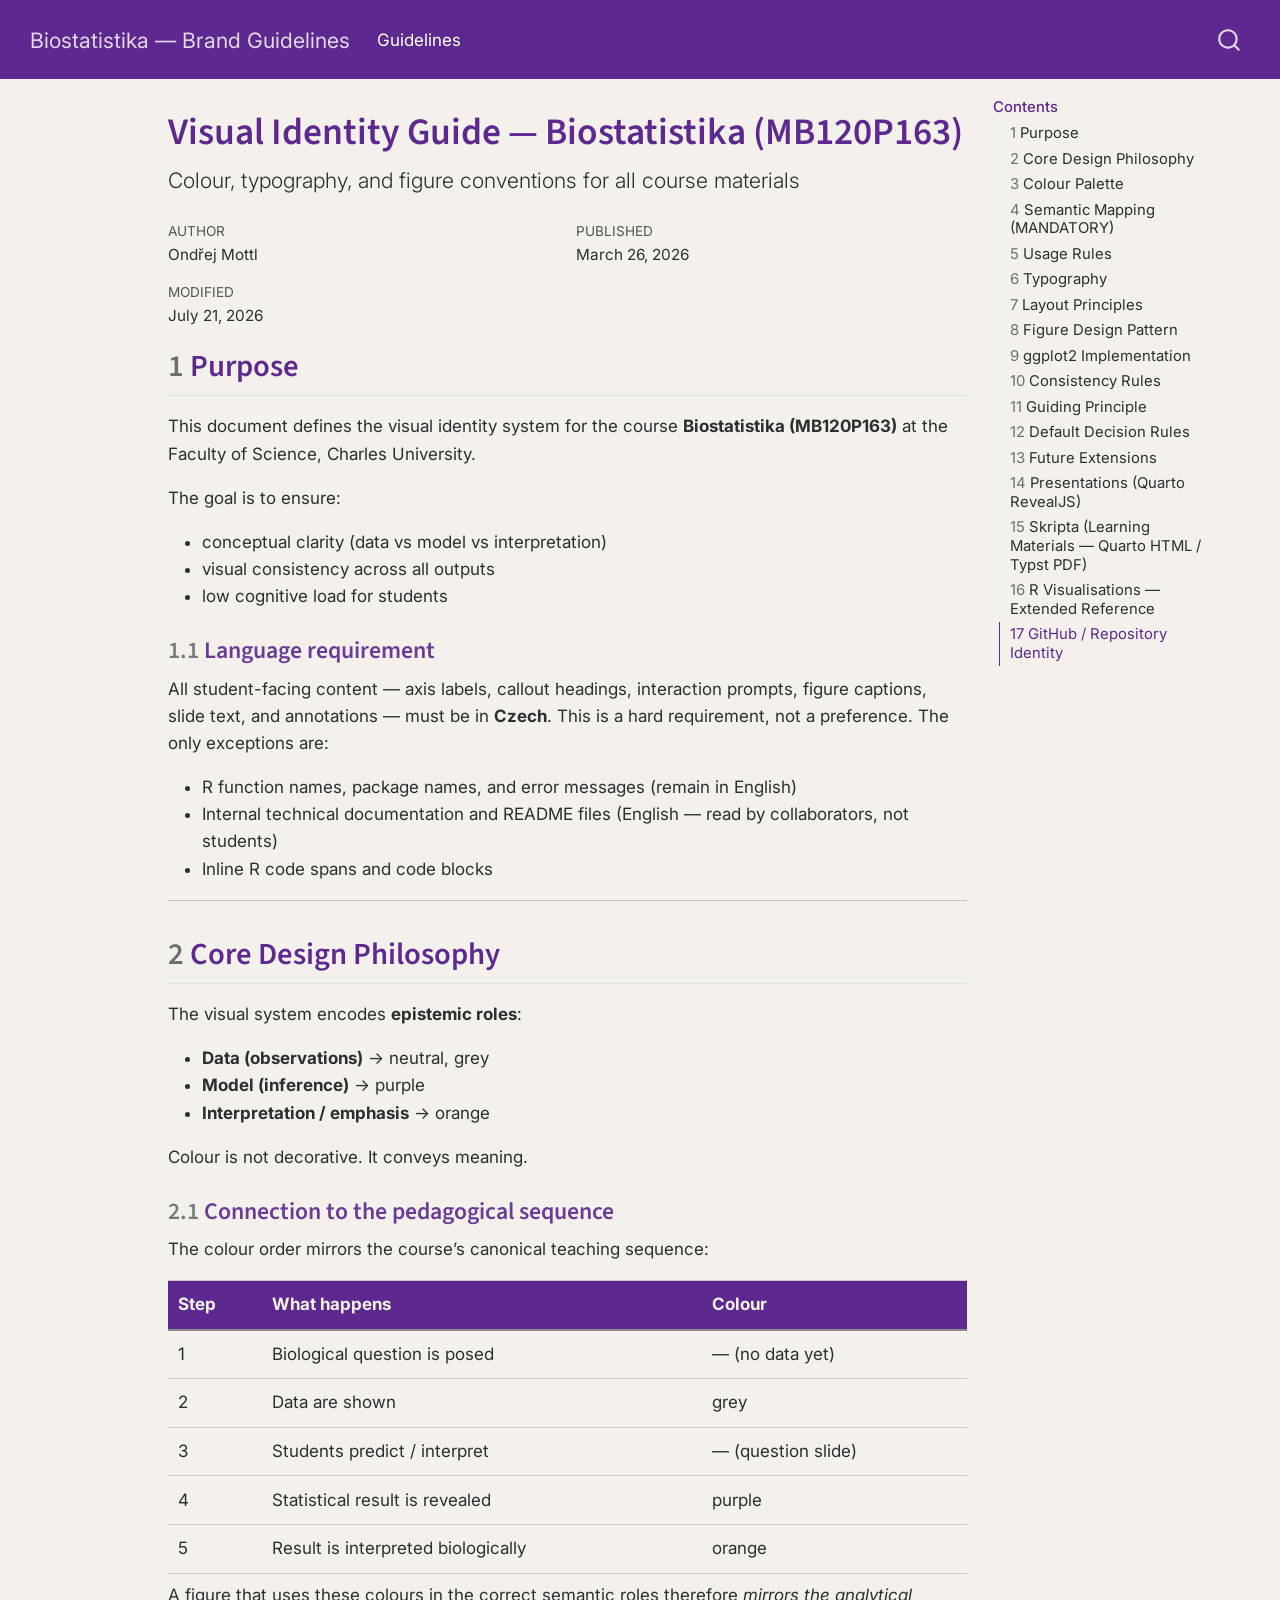
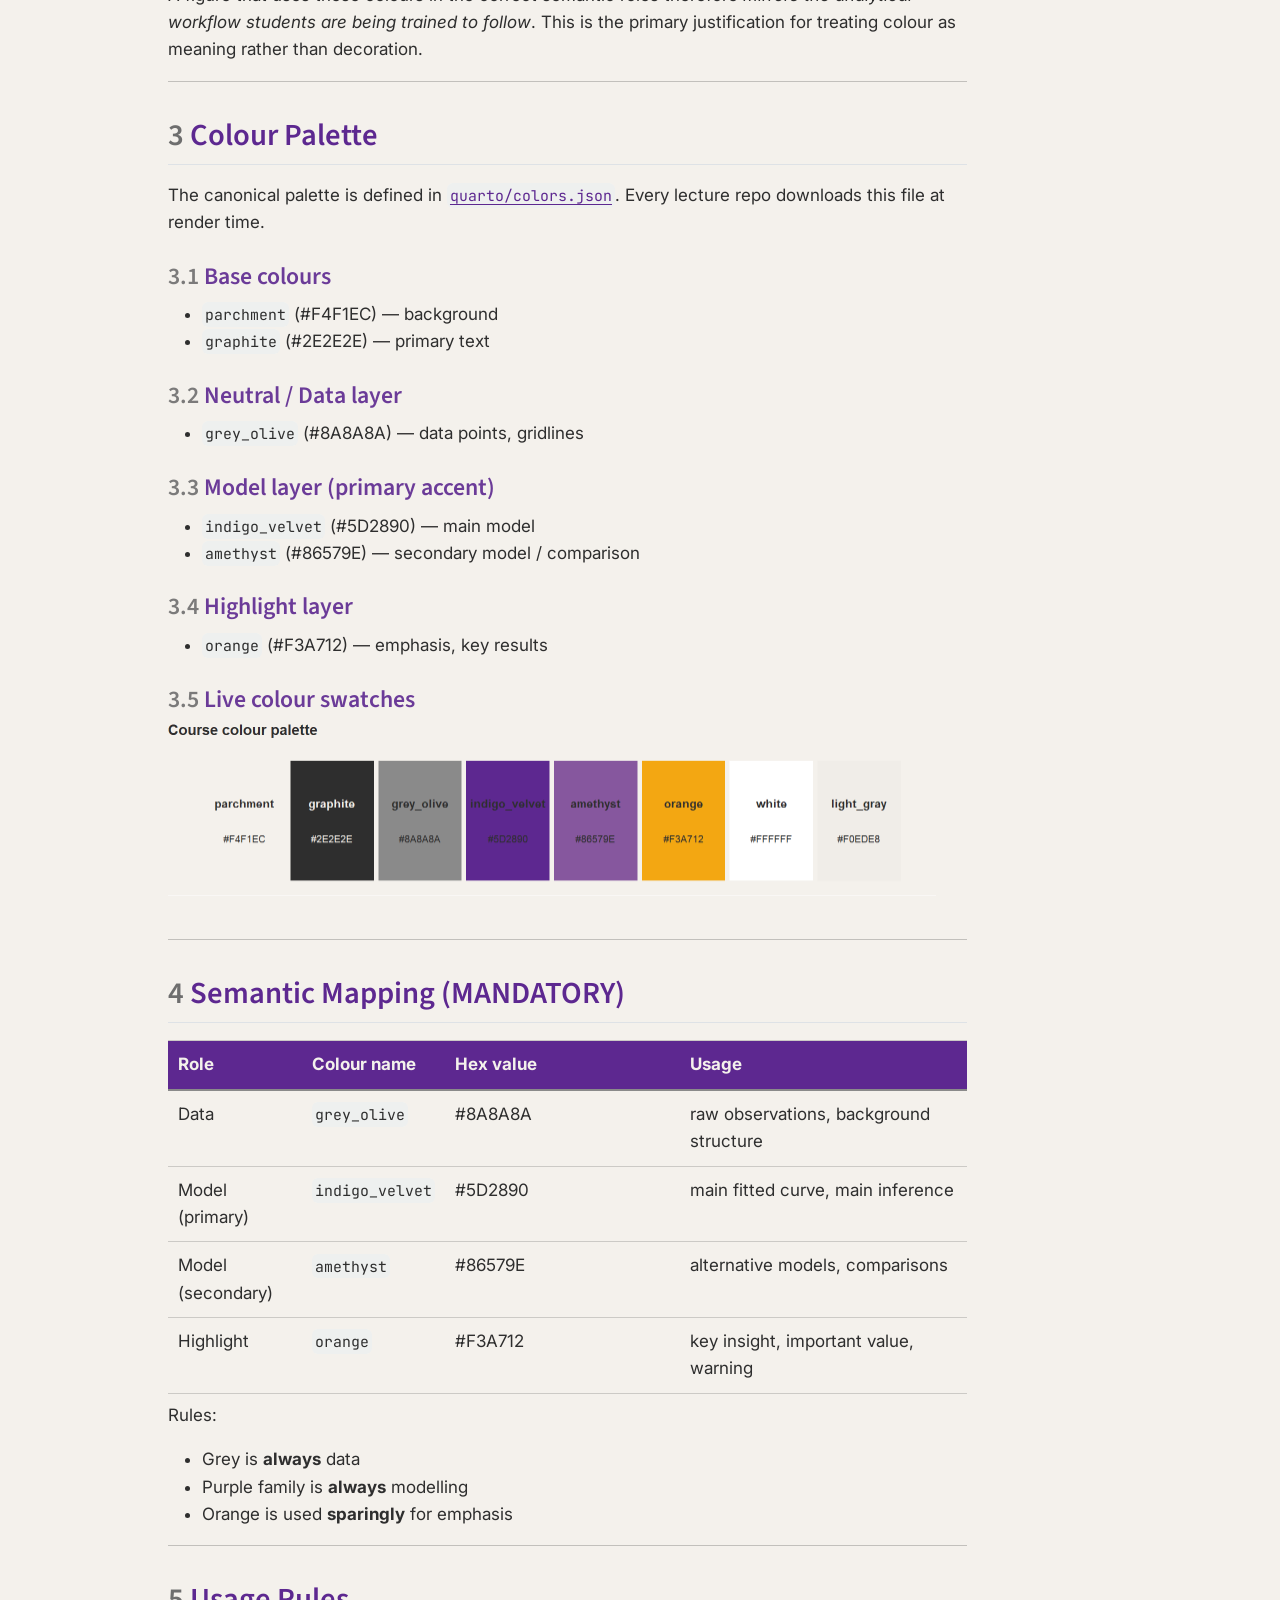
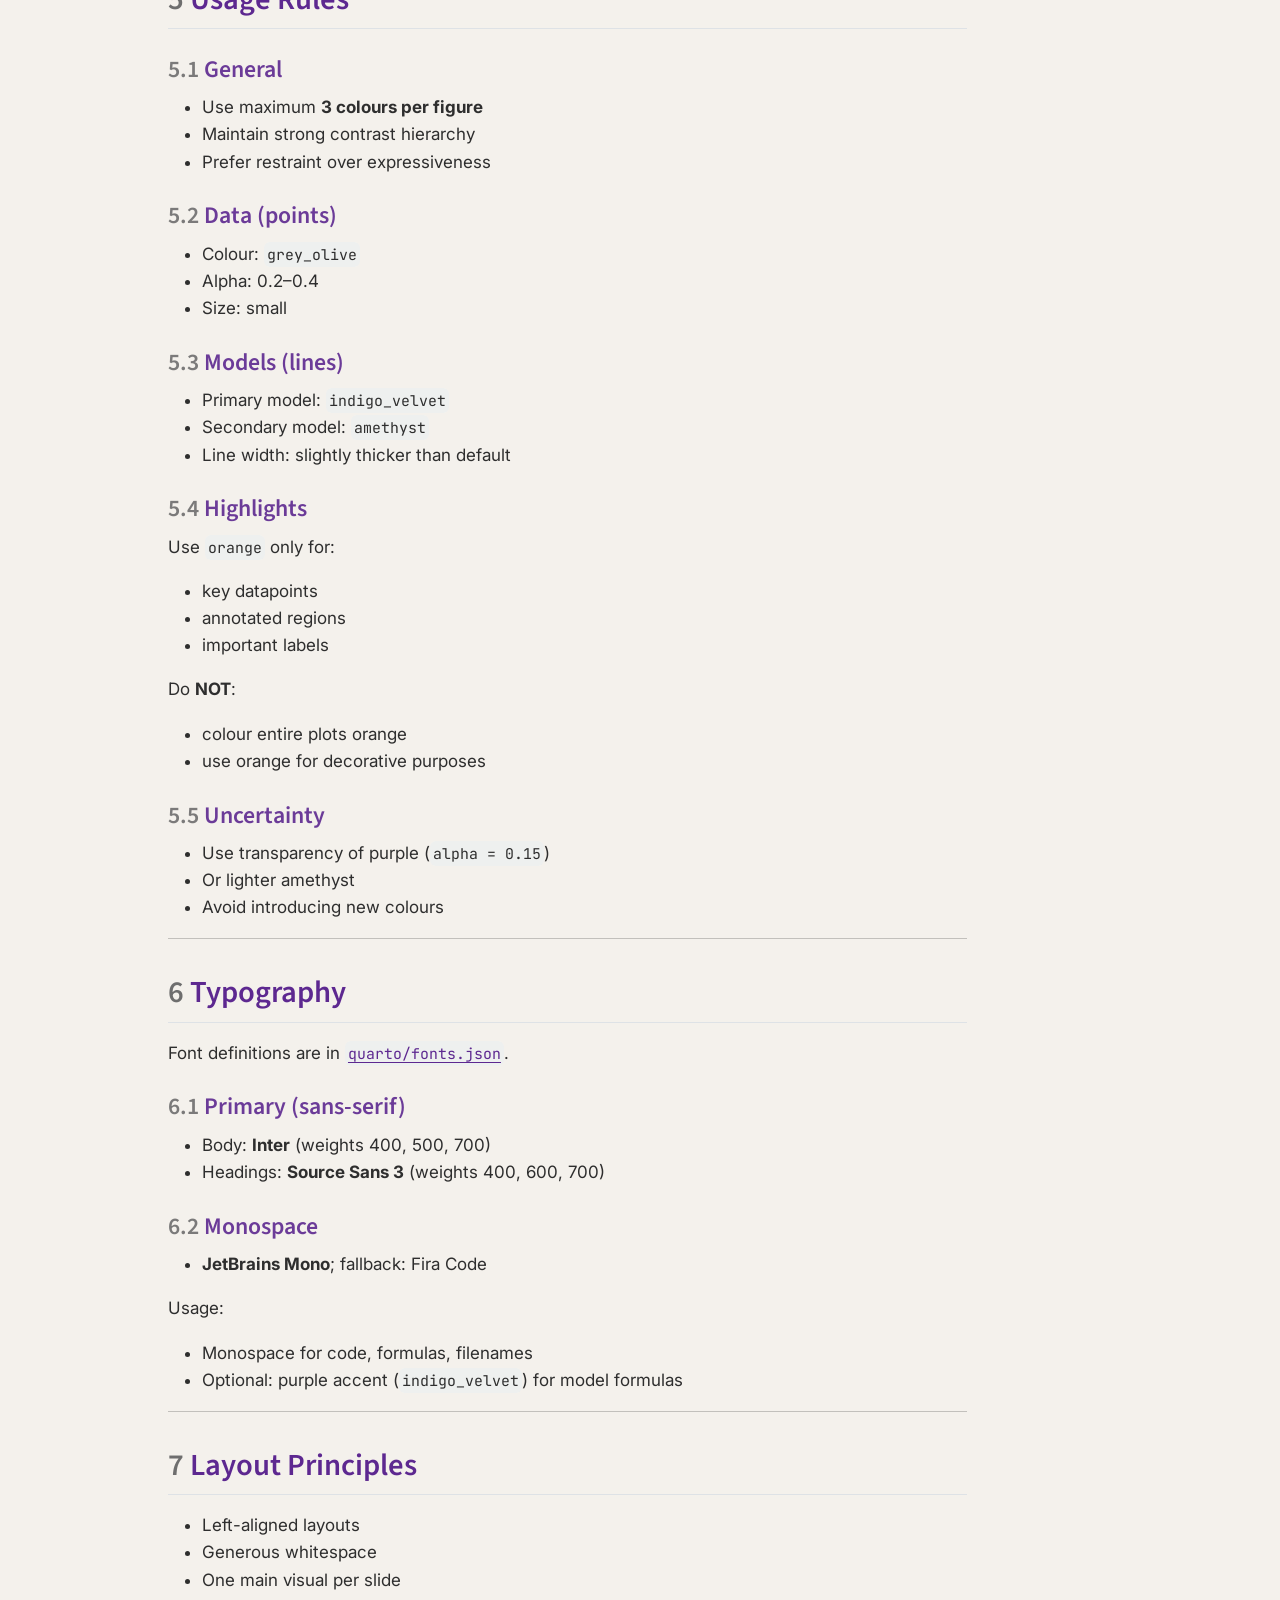
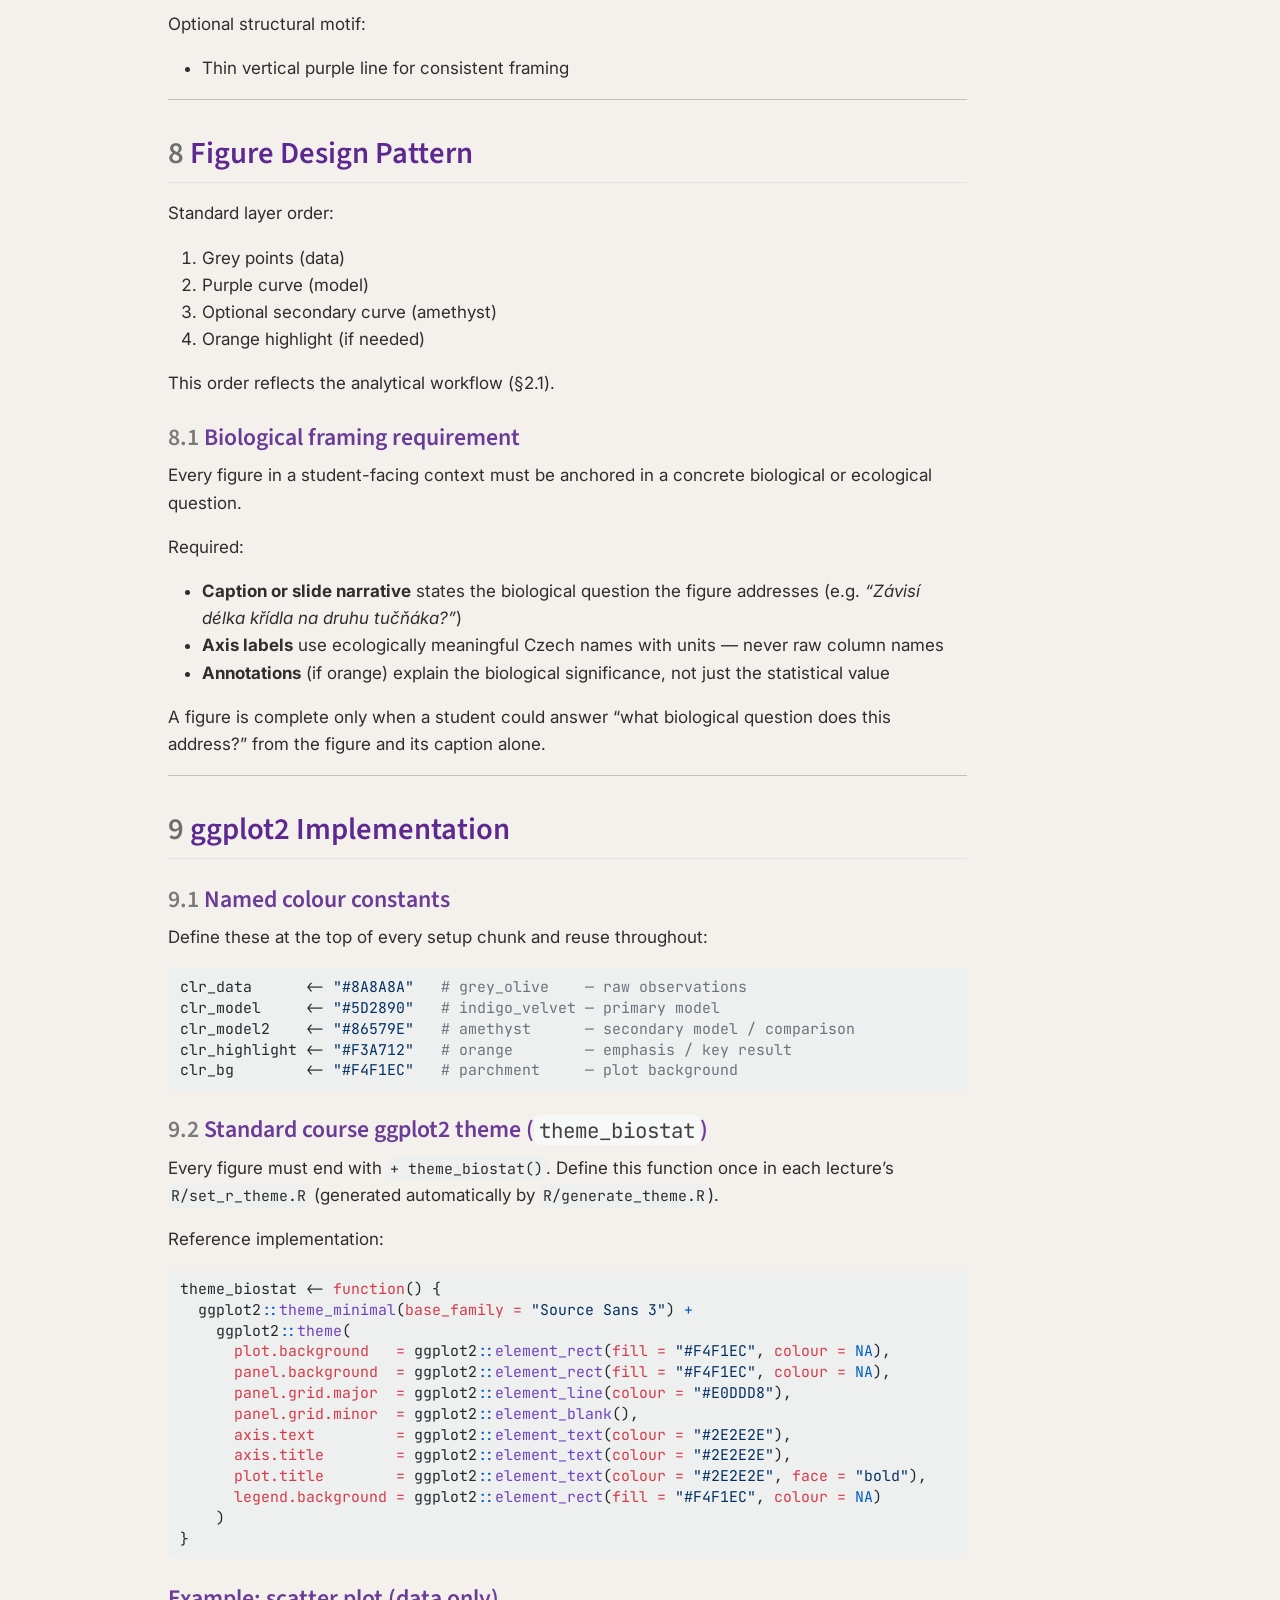
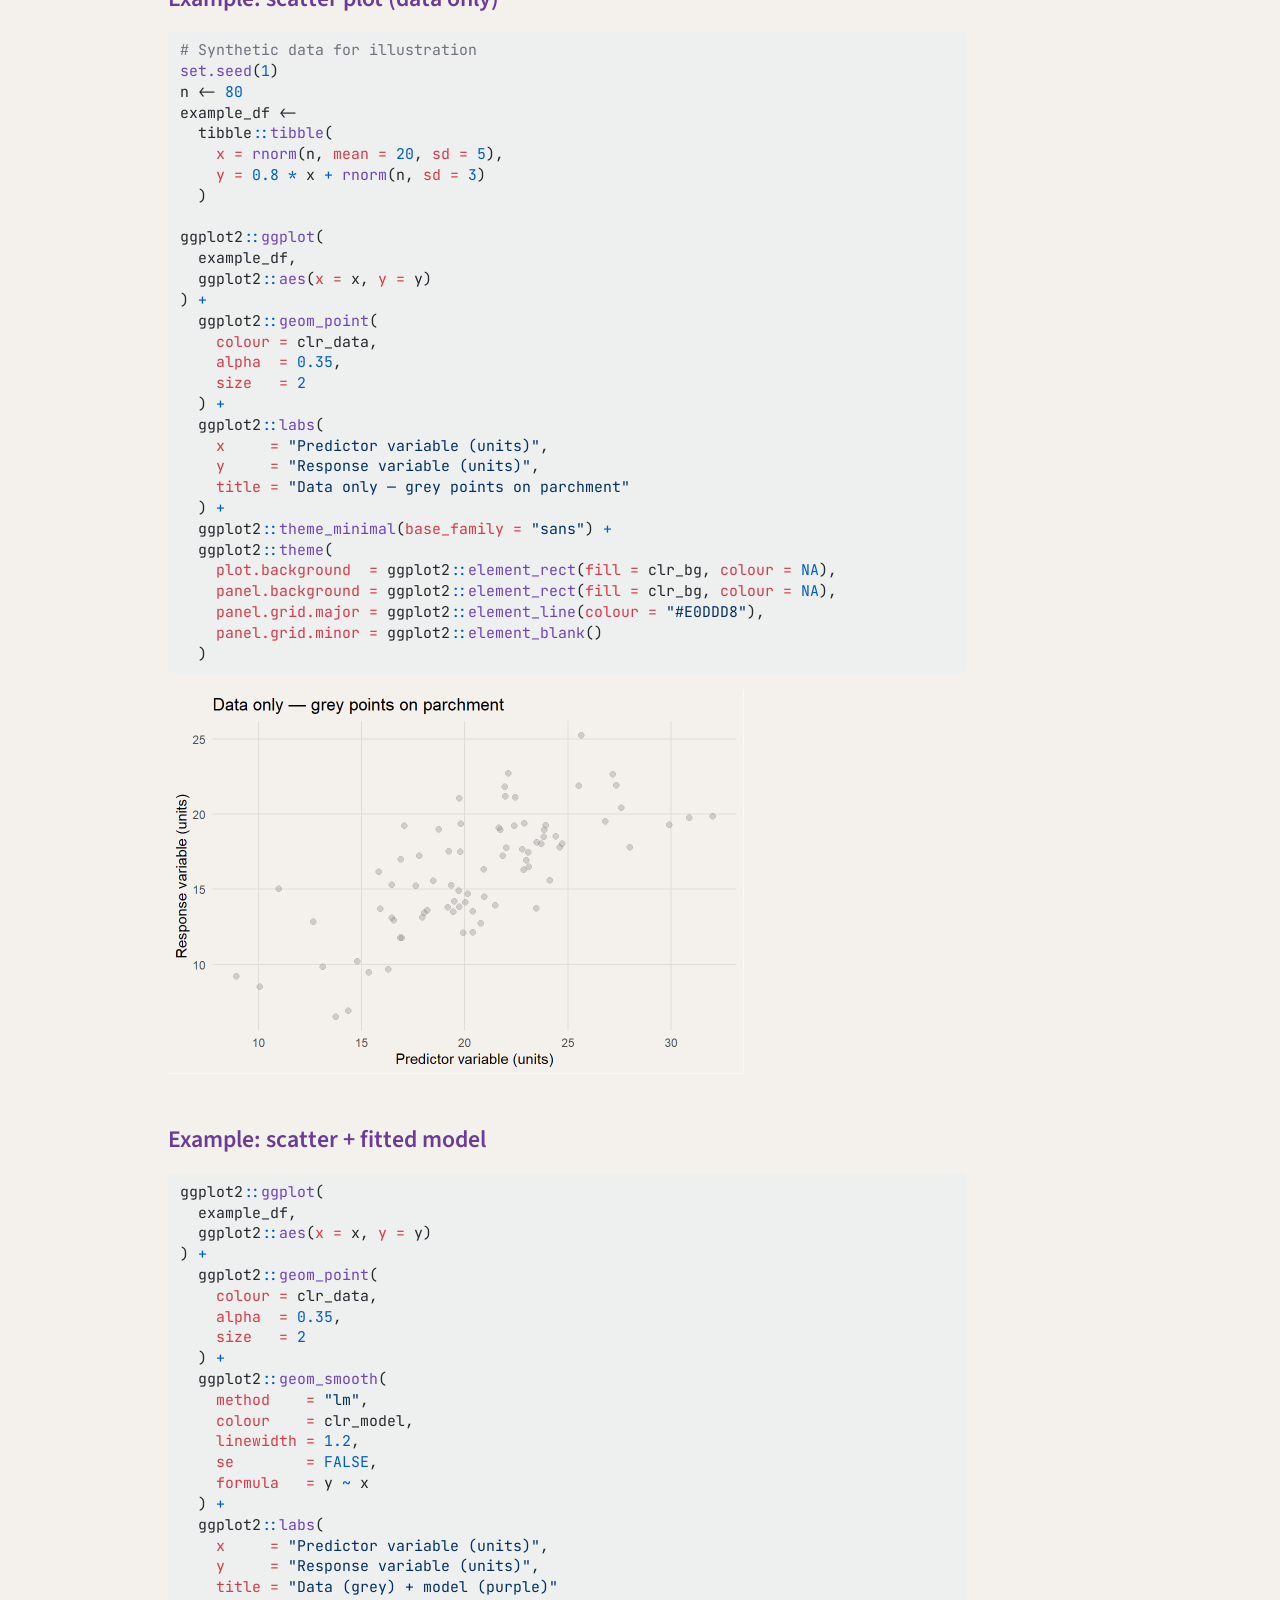
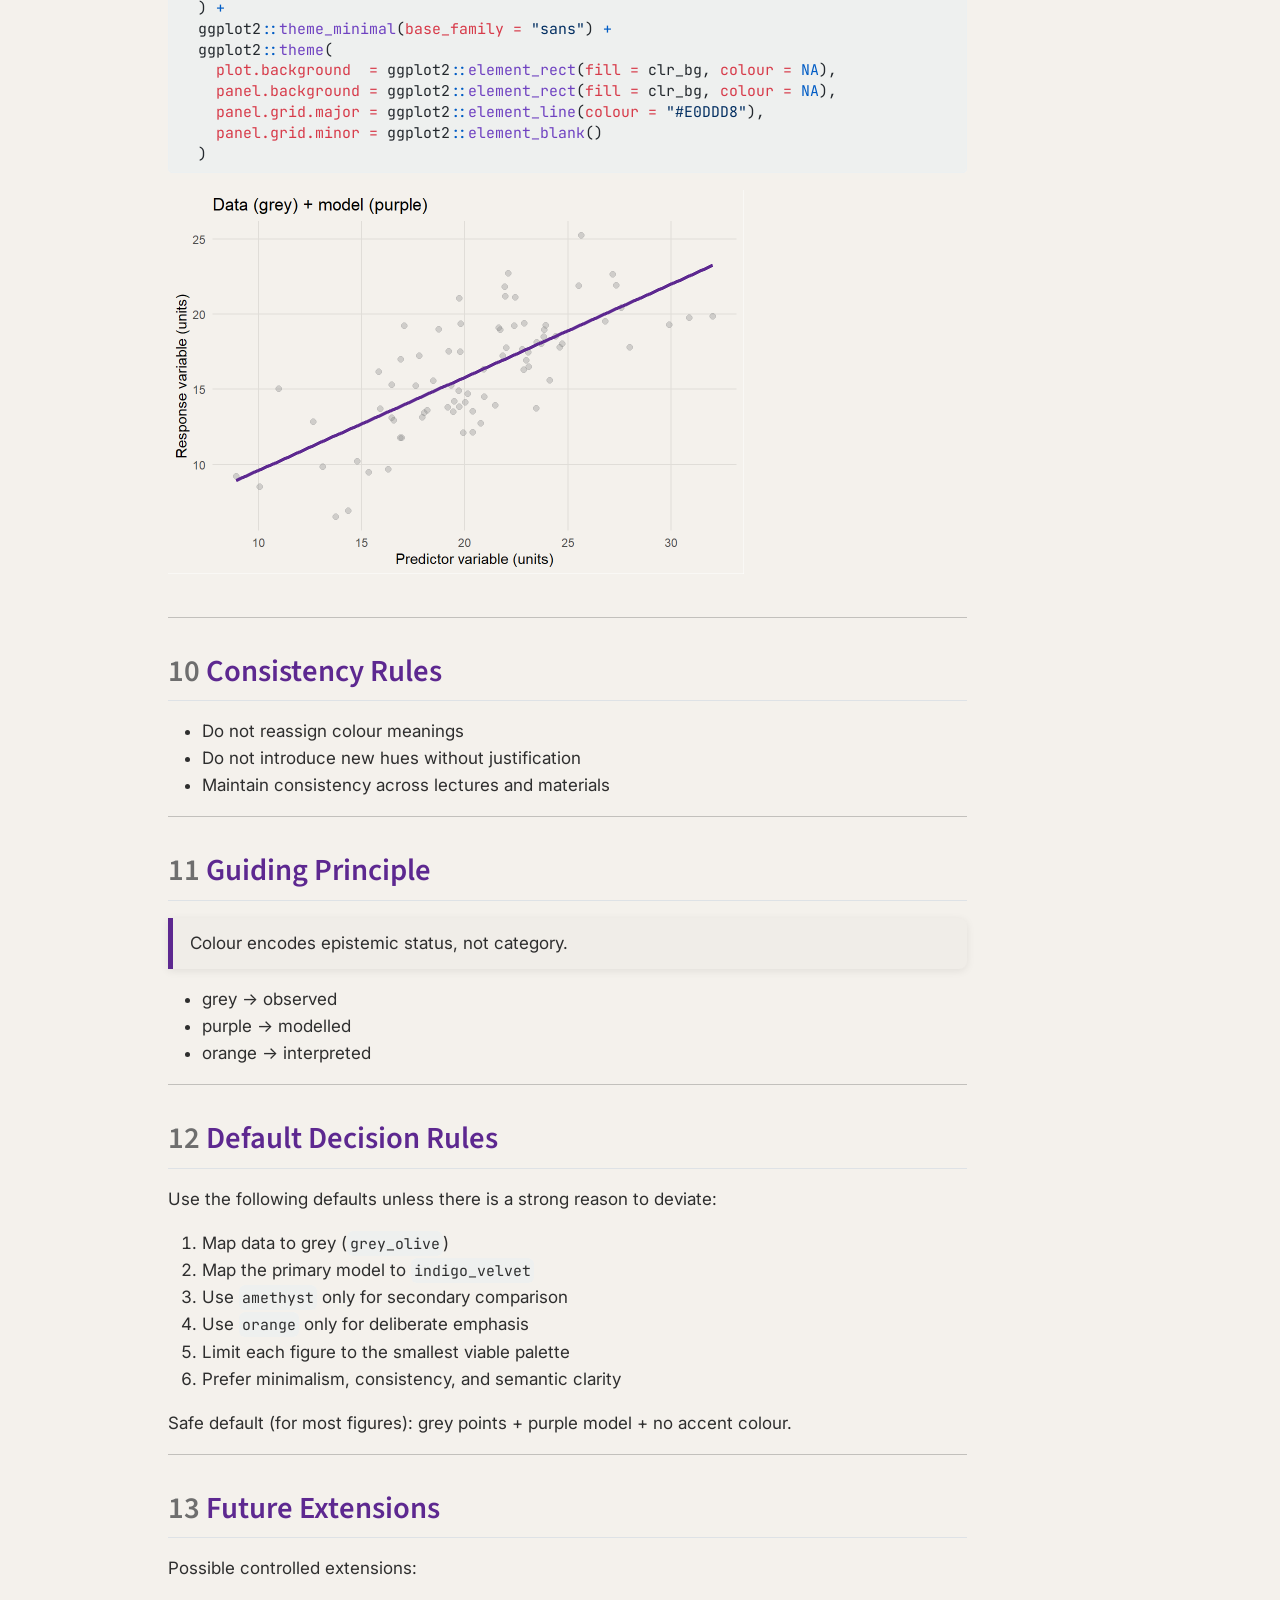
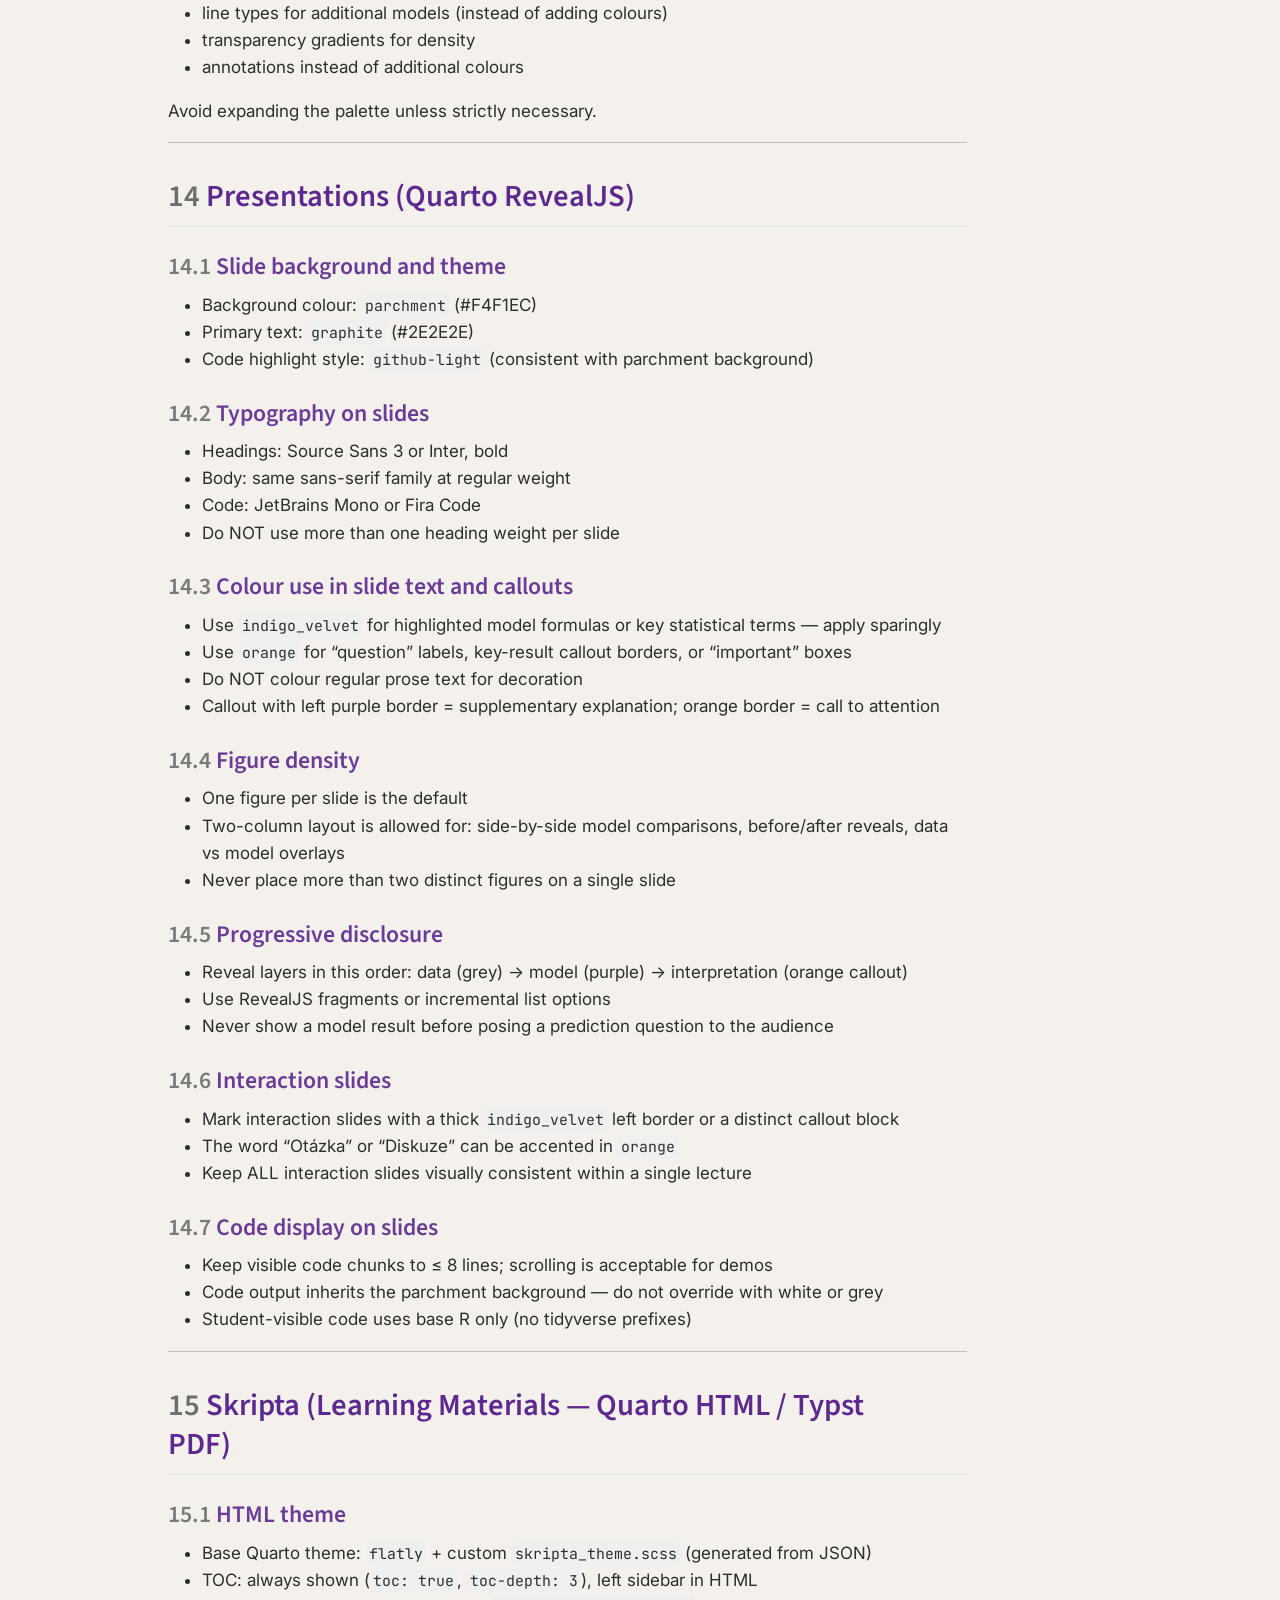
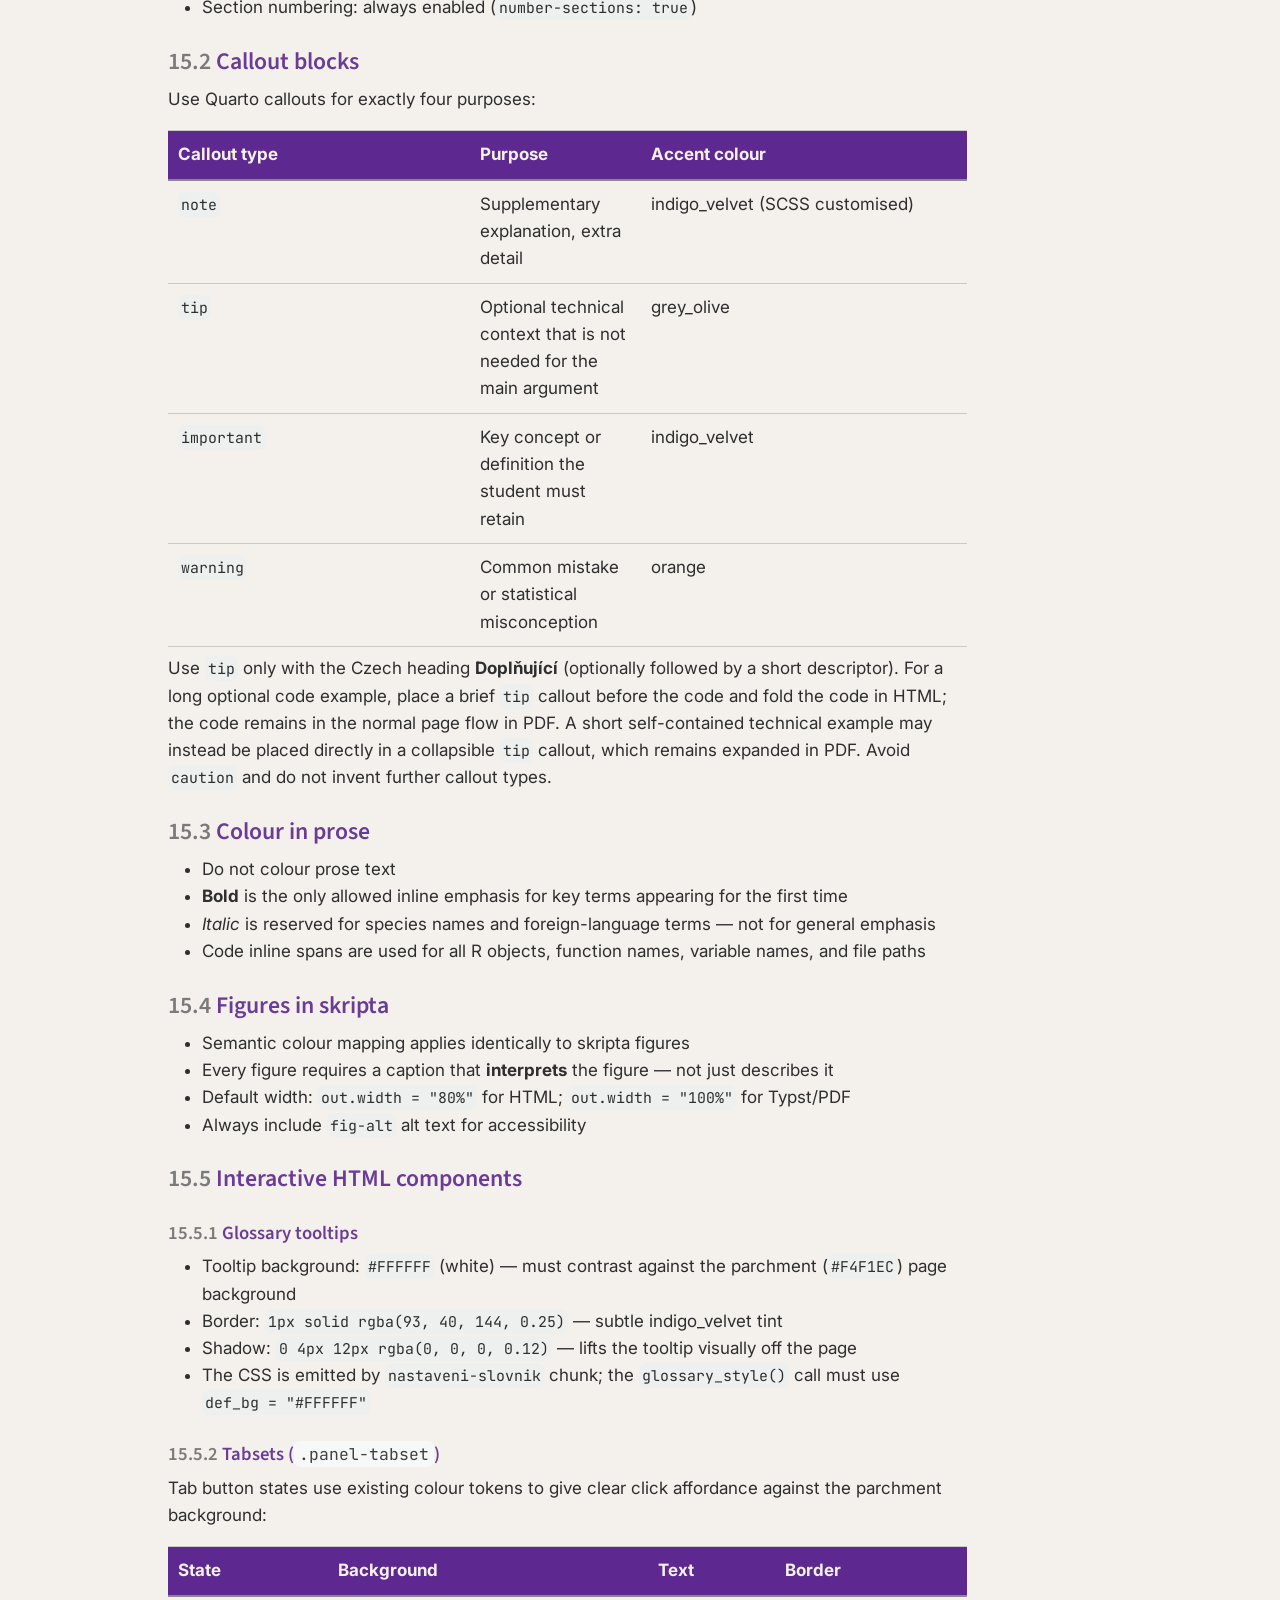
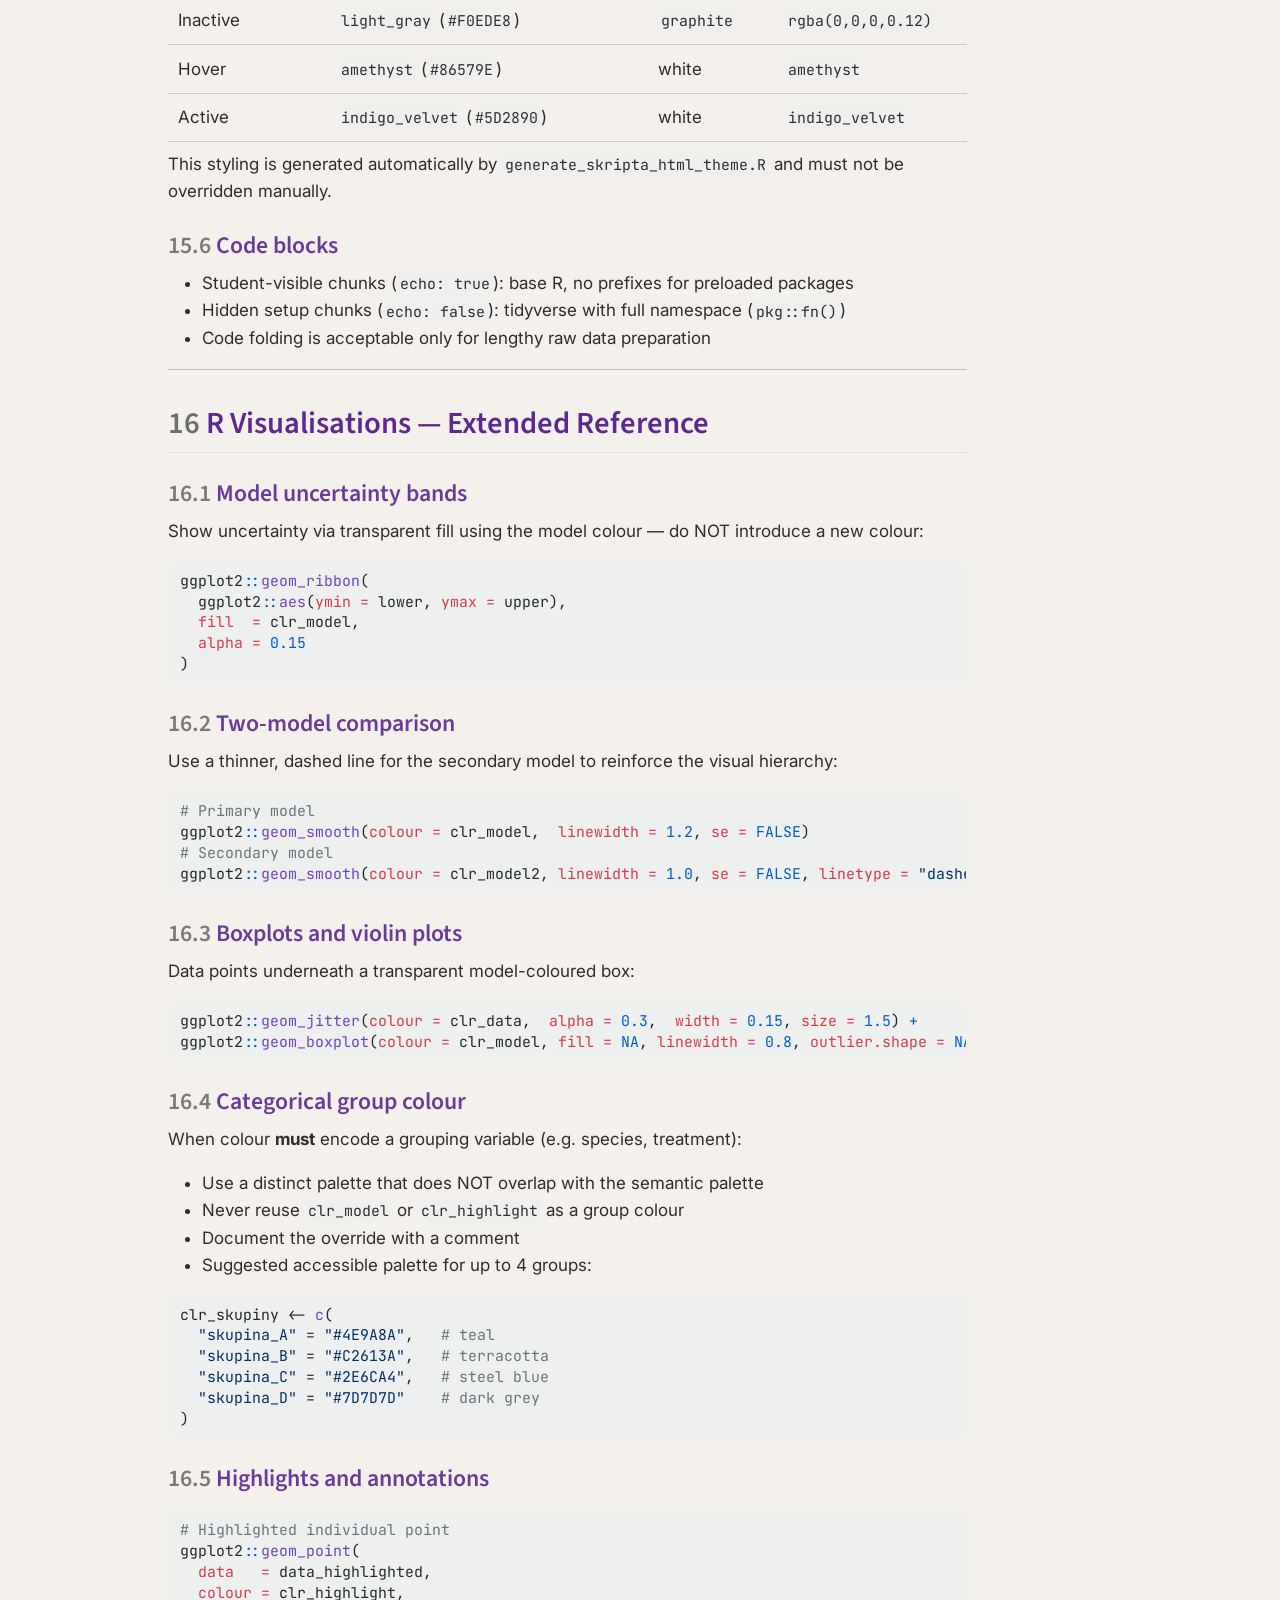
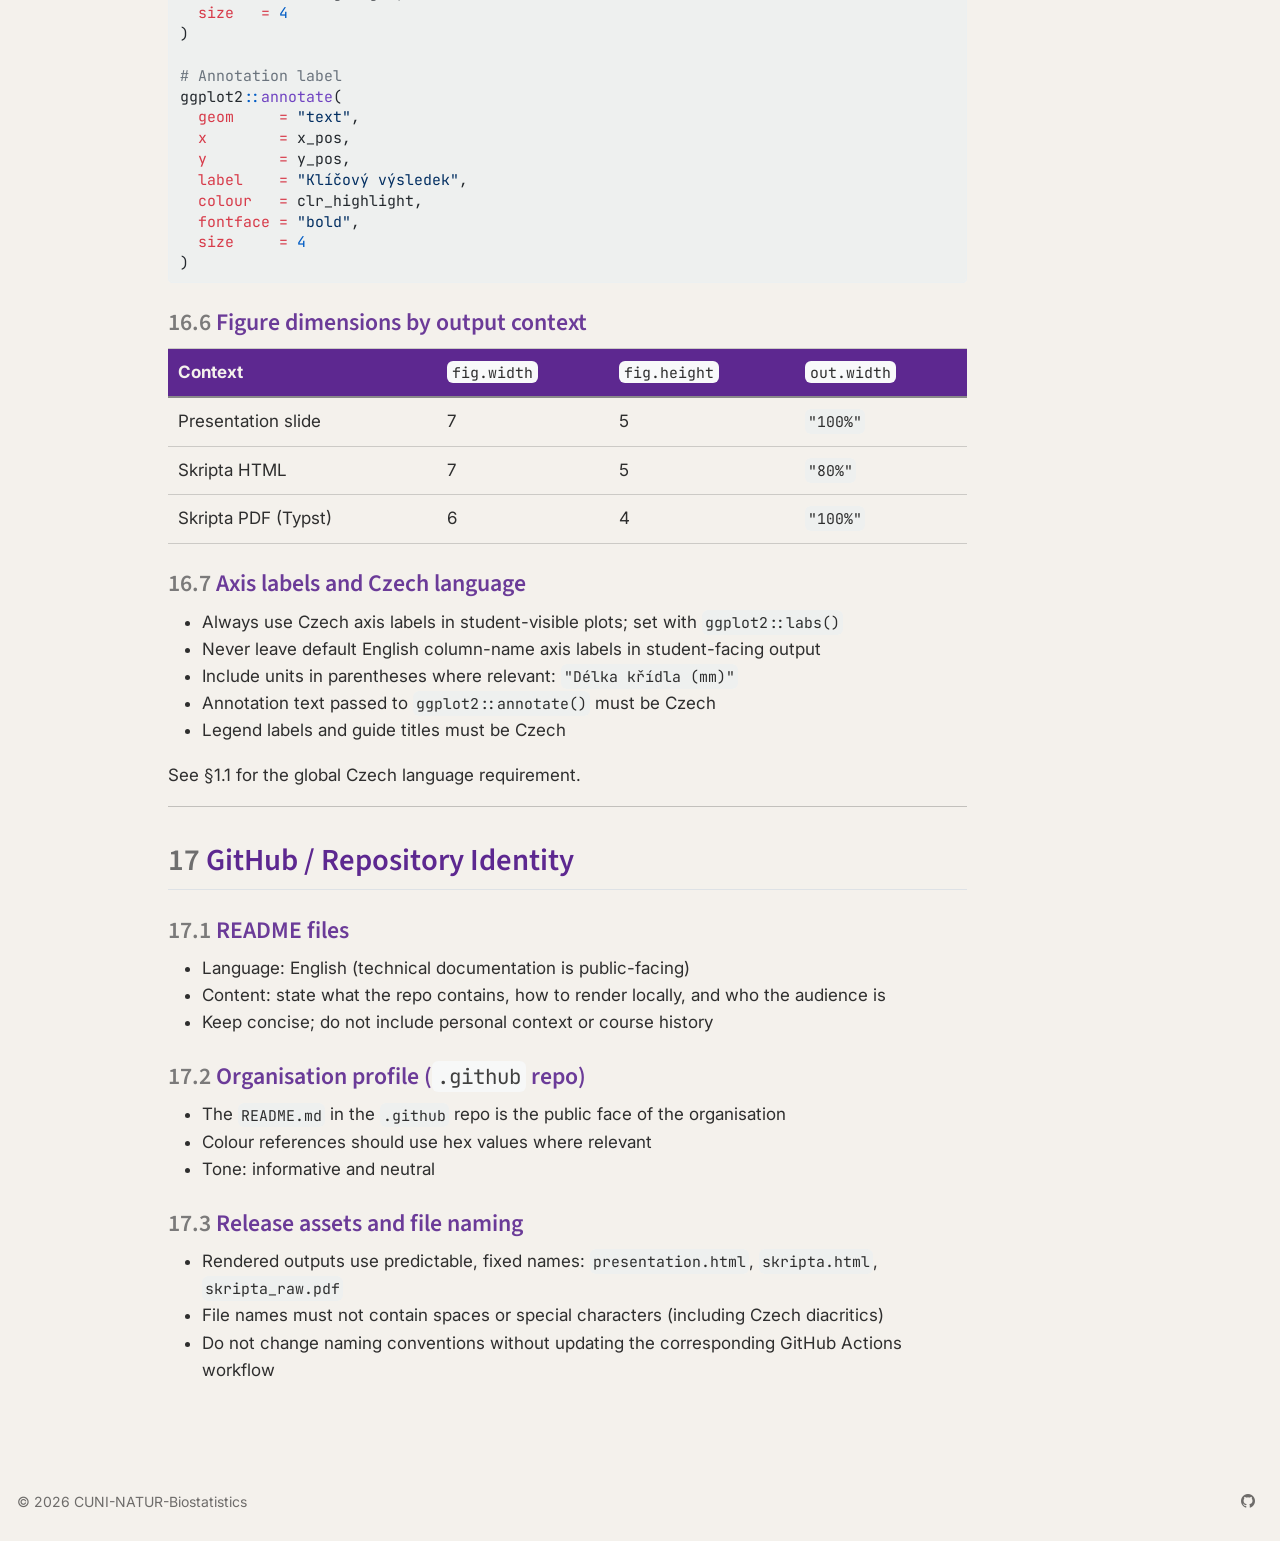
==== commit 49b9d12e: "brand_guidelines: update callout usage to include grey_olive for tips" ====
--- a/docs/brand_guidelines.html
+++ b/docs/brand_guidelines.html
@@ -2,7 +2,7 @@
 <html xmlns="http://www.w3.org/1999/xhtml" lang="en" xml:lang="en"><head>
 
 <meta charset="utf-8">
-<meta name="generator" content="quarto-1.8.26">
+<meta name="generator" content="quarto-1.9.37">
 
 <meta name="viewport" content="width=device-width, initial-scale=1.0, user-scalable=yes">
 
@@ -11,6 +11,9 @@
 
 <title>Visual Identity Guide — Biostatistika (MB120P163) – Biostatistika — Brand Guidelines</title>
 <style>
+/* Default styles provided by pandoc.
+** See https://pandoc.org/MANUAL.html#variables-for-html for config info.
+*/
 code{white-space: pre-wrap;}
 span.smallcaps{font-variant: small-caps;}
 div.columns{display: flex; gap: min(4vw, 1.5em);}
@@ -69,15 +72,14 @@
 <meta name="quarto:offset" content="./">
 <script src="site_libs/quarto-html/quarto.js" type="module"></script>
 <script src="site_libs/quarto-html/tabsets/tabsets.js" type="module"></script>
-<script src="site_libs/quarto-html/axe/axe-check.js" type="module"></script>
 <script src="site_libs/quarto-html/popper.min.js"></script>
 <script src="site_libs/quarto-html/tippy.umd.min.js"></script>
 <script src="site_libs/quarto-html/anchor.min.js"></script>
 <link href="site_libs/quarto-html/tippy.css" rel="stylesheet">
-<link href="site_libs/quarto-html/quarto-syntax-highlighting-f938f6e5ca7bfbd6305a7d1113a49c1d.css" rel="stylesheet" id="quarto-text-highlighting-styles">
+<link href="site_libs/quarto-html/quarto-syntax-highlighting-1eb2a280a64a1f5f4b84ce19fa1dd180.css" rel="stylesheet" id="quarto-text-highlighting-styles">
 <script src="site_libs/bootstrap/bootstrap.min.js"></script>
 <link href="site_libs/bootstrap/bootstrap-icons.css" rel="stylesheet">
-<link href="site_libs/bootstrap/bootstrap-84fa721f727adb22b45a30e8eb990c00.min.css" rel="stylesheet" append-hash="true" id="quarto-bootstrap" data-mode="light">
+<link href="site_libs/bootstrap/bootstrap-07af4eb71becae4e73f55ebd8362161a.min.css" rel="stylesheet" append-hash="true" id="quarto-bootstrap" data-mode="light">
 <script id="quarto-search-options" type="application/json">{
   "location": "navbar",
   "copy-button": false,
@@ -118,6 +120,112 @@
 <link href="https://fonts.googleapis.com/css2?family=Source+Sans+3:wght@400;600;700&amp;display=swap" rel="stylesheet">
 
 <link href="https://fonts.googleapis.com/css2?family=JetBrains+Mono:wght@400;600&amp;display=swap" rel="stylesheet">
+
+
+
+<!-- Slide background fix: propagate .bg-XXX classes to RevealJS background layer. -->
+
+<!-- RevealJS renders full-viewport backgrounds in a separate .backgrounds container,  -->
+
+<!-- so background-color on <section> only tints the content box. This script reads   -->
+
+<!-- the .bg-XXX class and sets the matching data-background-color attribute so that  -->
+
+<!-- Reveal picks it up for the full-bleed background layer.                          -->
+
+<script>
+
+  (function () {
+
+    var BG_COLORS = {
+
+      'bg-indigo':    '#5D2890',
+
+      'bg-amethyst':  '#86579E',
+
+      'bg-olive':     '#8A8A8A',
+
+      'bg-red':       '#C94C4C',
+
+      'bg-graphite':  '#2E2E2E',
+
+      'bg-orange':    '#F3A712',
+
+      'bg-white':     '#FFFFFF',
+
+      'bg-parchment': '#F4F1EC'
+
+    };
+
+
+
+    function applyBgColors() {
+
+      var backgrounds = document.querySelector('.reveal > .backgrounds');
+
+      if (!backgrounds) return;
+
+      var sections = document.querySelectorAll('.reveal .slides section');
+
+      sections.forEach(function (section, idx) {
+
+        var bgClass = Object.keys(BG_COLORS).find(function (cls) {
+
+          return section.classList.contains(cls);
+
+        });
+
+        if (!bgClass) return;
+
+        var color = BG_COLORS[bgClass];
+
+        // Set data-background-color so Reveal uses it for the background layer.
+
+        section.setAttribute('data-background-color', color);
+
+        // Also directly paint the background element that is already in the DOM.
+
+        var bgEls = backgrounds.querySelectorAll('.slide-background');
+
+        if (bgEls[idx]) {
+
+          bgEls[idx].style.backgroundColor = color;
+
+          var contentEl = bgEls[idx].querySelector('.slide-background-content');
+
+          if (contentEl) contentEl.style.backgroundColor = color;
+
+        }
+
+      });
+
+    }
+
+
+
+    // Run once Reveal is ready; also re-run on slide change in case of lazy init.
+
+    if (typeof Reveal !== 'undefined' && Reveal.isReady && Reveal.isReady()) {
+
+      applyBgColors();
+
+    } else {
+
+      document.addEventListener('DOMContentLoaded', function () {
+
+        if (typeof Reveal !== 'undefined') {
+
+          Reveal.on('ready', applyBgColors);
+
+        }
+
+      });
+
+    }
+
+  })();
+
+</script>
 
 
 
@@ -210,7 +318,7 @@
     <div>
     <div class="quarto-title-meta-heading">Modified</div>
     <div class="quarto-title-meta-contents">
-      <p class="date-modified">March 26, 2026</p>
+      <p class="date-modified">July 21, 2026</p>
     </div>
   </div>
     
@@ -730,7 +838,7 @@
 </section>
 <section id="callout-blocks" class="level3" data-number="15.2">
 <h3 data-number="15.2" class="anchored" data-anchor-id="callout-blocks"><span class="header-section-number">15.2</span> Callout blocks</h3>
-<p>Use Quarto callouts for exactly three purposes:</p>
+<p>Use Quarto callouts for exactly four purposes:</p>
 <table class="caption-top table">
 <colgroup>
 <col style="width: 37%">
@@ -751,18 +859,23 @@
 <td>indigo_velvet (SCSS customised)</td>
 </tr>
 <tr class="even">
+<td><code>tip</code></td>
+<td>Optional technical context that is not needed for the main argument</td>
+<td>grey_olive</td>
+</tr>
+<tr class="odd">
 <td><code>important</code></td>
 <td>Key concept or definition the student must retain</td>
 <td>indigo_velvet</td>
 </tr>
-<tr class="odd">
+<tr class="even">
 <td><code>warning</code></td>
 <td>Common mistake or statistical misconception</td>
 <td>orange</td>
 </tr>
 </tbody>
 </table>
-<p>Avoid <code>tip</code> and <code>caution</code> to limit visual variety. Do not invent new callout types.</p>
+<p>Use <code>tip</code> only with the Czech heading <strong>Doplňující</strong> (optionally followed by a short descriptor). For a long optional code example, place a brief <code>tip</code> callout before the code and fold the code in HTML; the code remains in the normal page flow in PDF. A short self-contained technical example may instead be placed directly in a collapsible <code>tip</code> callout, which remains expanded in PDF. Avoid <code>caution</code> and do not invent further callout types.</p>
 </section>
 <section id="colour-in-prose" class="level3" data-number="15.3">
 <h3 data-number="15.3" class="anchored" data-anchor-id="colour-in-prose"><span class="header-section-number">15.3</span> Colour in prose</h3>
--- a/docs/site_libs/quarto-html/quarto-syntax-highlighting-1eb2a280a64a1f5f4b84ce19fa1dd180.css
+++ b/docs/site_libs/quarto-html/quarto-syntax-highlighting-1eb2a280a64a1f5f4b84ce19fa1dd180.css
@@ -0,0 +1,210 @@
+/* quarto syntax highlight colors */
+:root {
+  --quarto-hl-al-color: #ff5555;
+  --quarto-hl-an-color: #6a737d;
+  --quarto-hl-at-color: #d73a49;
+  --quarto-hl-bn-color: #005cc5;
+  --quarto-hl-bu-color: #d73a49;
+  --quarto-hl-ch-color: #032f62;
+  --quarto-hl-co-color: #6a737d;
+  --quarto-hl-cv-color: #6a737d;
+  --quarto-hl-cn-color: #005cc5;
+  --quarto-hl-cf-color: #d73a49;
+  --quarto-hl-dt-color: #d73a49;
+  --quarto-hl-dv-color: #005cc5;
+  --quarto-hl-do-color: #6a737d;
+  --quarto-hl-er-color: #ff5555;
+  --quarto-hl-ex-color: #d73a49;
+  --quarto-hl-fl-color: #005cc5;
+  --quarto-hl-fu-color: #6f42c1;
+  --quarto-hl-im-color: #032f62;
+  --quarto-hl-in-color: #6a737d;
+  --quarto-hl-kw-color: #d73a49;
+  --quarto-hl-op-color: #24292e;
+  --quarto-hl-pp-color: #d73a49;
+  --quarto-hl-re-color: #6a737d;
+  --quarto-hl-sc-color: #005cc5;
+  --quarto-hl-ss-color: #032f62;
+  --quarto-hl-st-color: #032f62;
+  --quarto-hl-va-color: #e36209;
+  --quarto-hl-vs-color: #032f62;
+  --quarto-hl-wa-color: #ff5555;
+}
+
+/* other quarto variables */
+:root {
+  --quarto-font-monospace: "JetBrains Mono", "Fira Code", monospace;
+}
+
+/* syntax highlight based on Pandoc's rules */
+pre > code.sourceCode > span {
+  color: #24292e;
+}
+
+code.sourceCode > span {
+  color: #24292e;
+}
+
+div.sourceCode,
+div.sourceCode pre.sourceCode {
+  color: #24292e;
+}
+
+/* Normal */
+code span {
+  color: #24292e;
+}
+
+/* Alert */
+code span.al {
+  font-weight: bold;
+  color: #ff5555;
+}
+
+/* Annotation */
+code span.an {
+  color: #6a737d;
+}
+
+/* Attribute */
+code span.at {
+  color: #d73a49;
+}
+
+/* BaseN */
+code span.bn {
+  color: #005cc5;
+}
+
+/* BuiltIn */
+code span.bu {
+  color: #d73a49;
+}
+
+/* ControlFlow */
+code span.cf {
+  color: #d73a49;
+}
+
+/* Char */
+code span.ch {
+  color: #032f62;
+}
+
+/* Constant */
+code span.cn {
+  color: #005cc5;
+}
+
+/* Comment */
+code span.co {
+  color: #6a737d;
+}
+
+/* CommentVar */
+code span.cv {
+  color: #6a737d;
+}
+
+/* Documentation */
+code span.do {
+  color: #6a737d;
+}
+
+/* DataType */
+code span.dt {
+  color: #d73a49;
+}
+
+/* DecVal */
+code span.dv {
+  color: #005cc5;
+}
+
+/* Error */
+code span.er {
+  color: #ff5555;
+  text-decoration: underline;
+}
+
+/* Extension */
+code span.ex {
+  font-weight: bold;
+  color: #d73a49;
+}
+
+/* Float */
+code span.fl {
+  color: #005cc5;
+}
+
+/* Function */
+code span.fu {
+  color: #6f42c1;
+}
+
+/* Import */
+code span.im {
+  color: #032f62;
+}
+
+/* Information */
+code span.in {
+  color: #6a737d;
+}
+
+/* Keyword */
+code span.kw {
+  color: #d73a49;
+}
+
+/* Operator */
+code span.op {
+  color: #24292e;
+}
+
+/* Preprocessor */
+code span.pp {
+  color: #d73a49;
+}
+
+/* RegionMarker */
+code span.re {
+  color: #6a737d;
+}
+
+/* SpecialChar */
+code span.sc {
+  color: #005cc5;
+}
+
+/* SpecialString */
+code span.ss {
+  color: #032f62;
+}
+
+/* String */
+code span.st {
+  color: #032f62;
+}
+
+/* Variable */
+code span.va {
+  color: #e36209;
+}
+
+/* VerbatimString */
+code span.vs {
+  color: #032f62;
+}
+
+/* Warning */
+code span.wa {
+  color: #ff5555;
+}
+
+.prevent-inlining {
+  content: "</";
+}
+
+/*# sourceMappingURL=25016ccb9d710f91ead394759047978e.css.map */
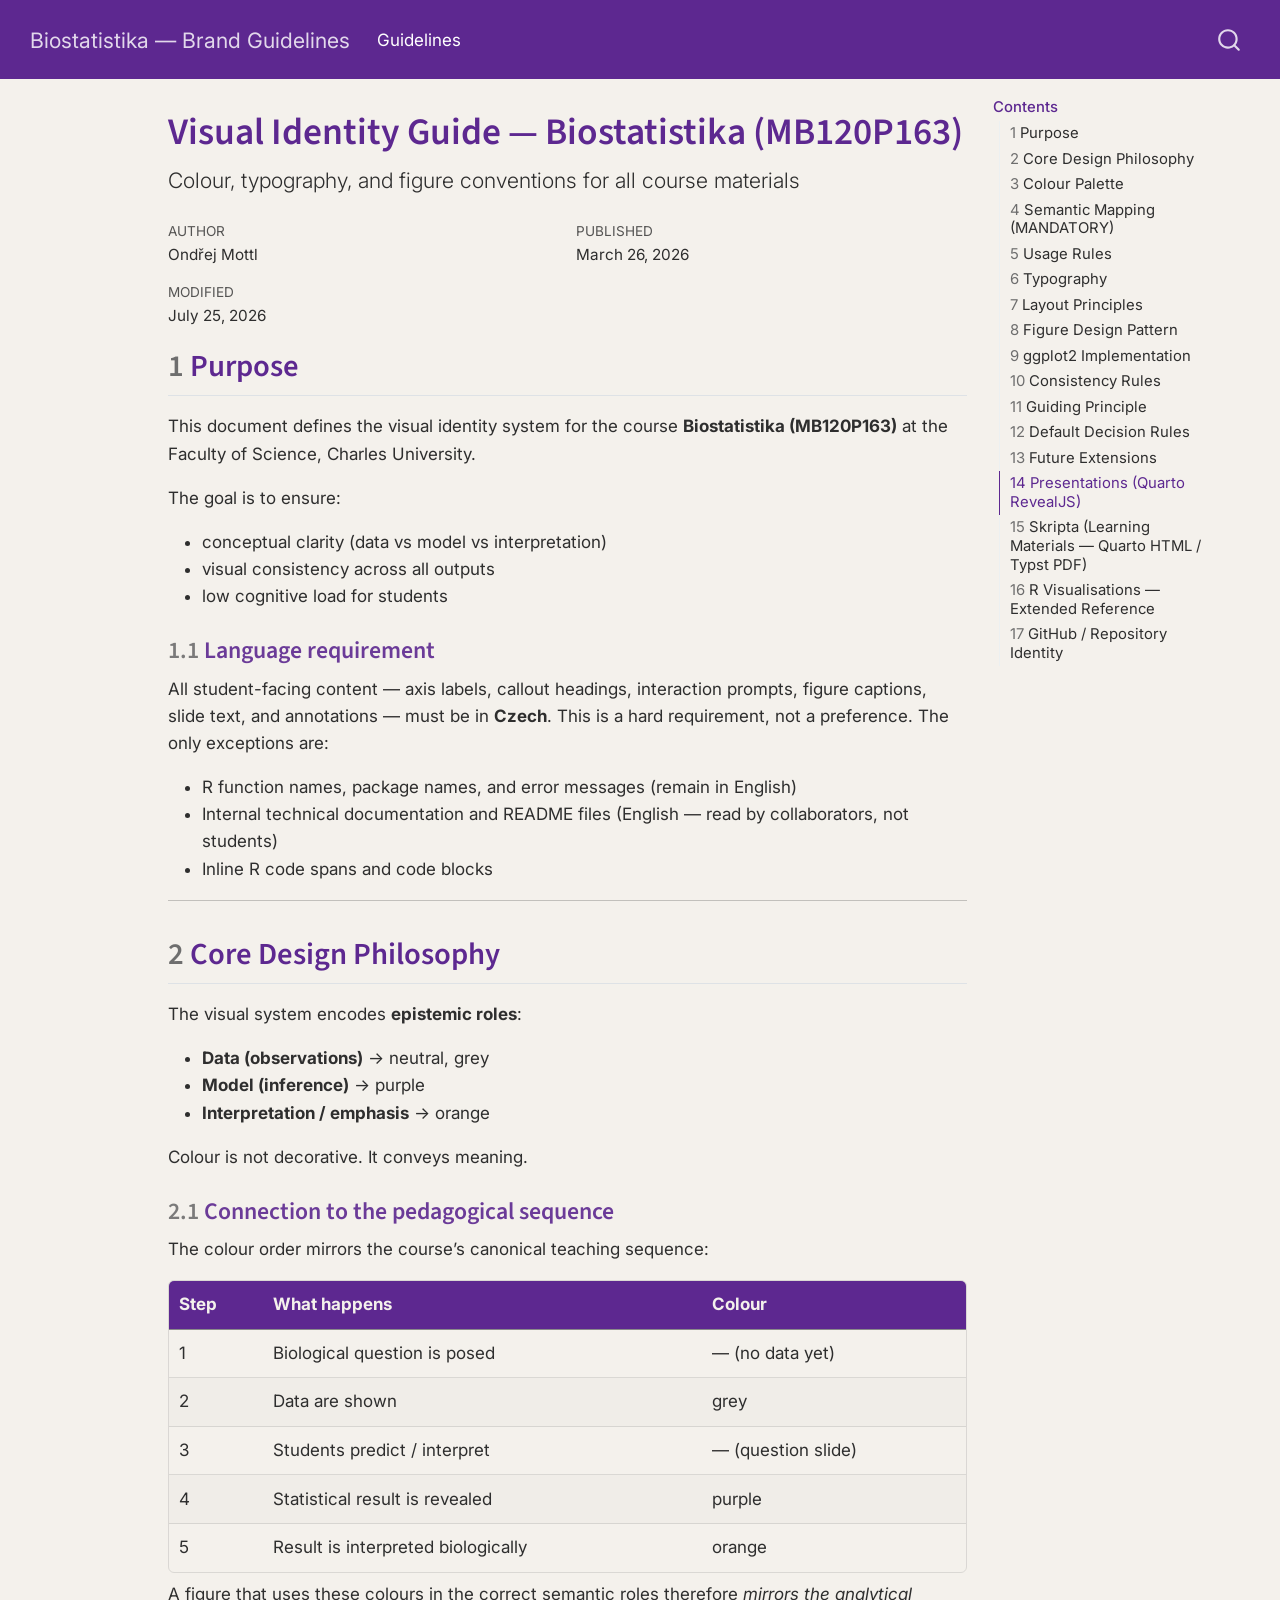
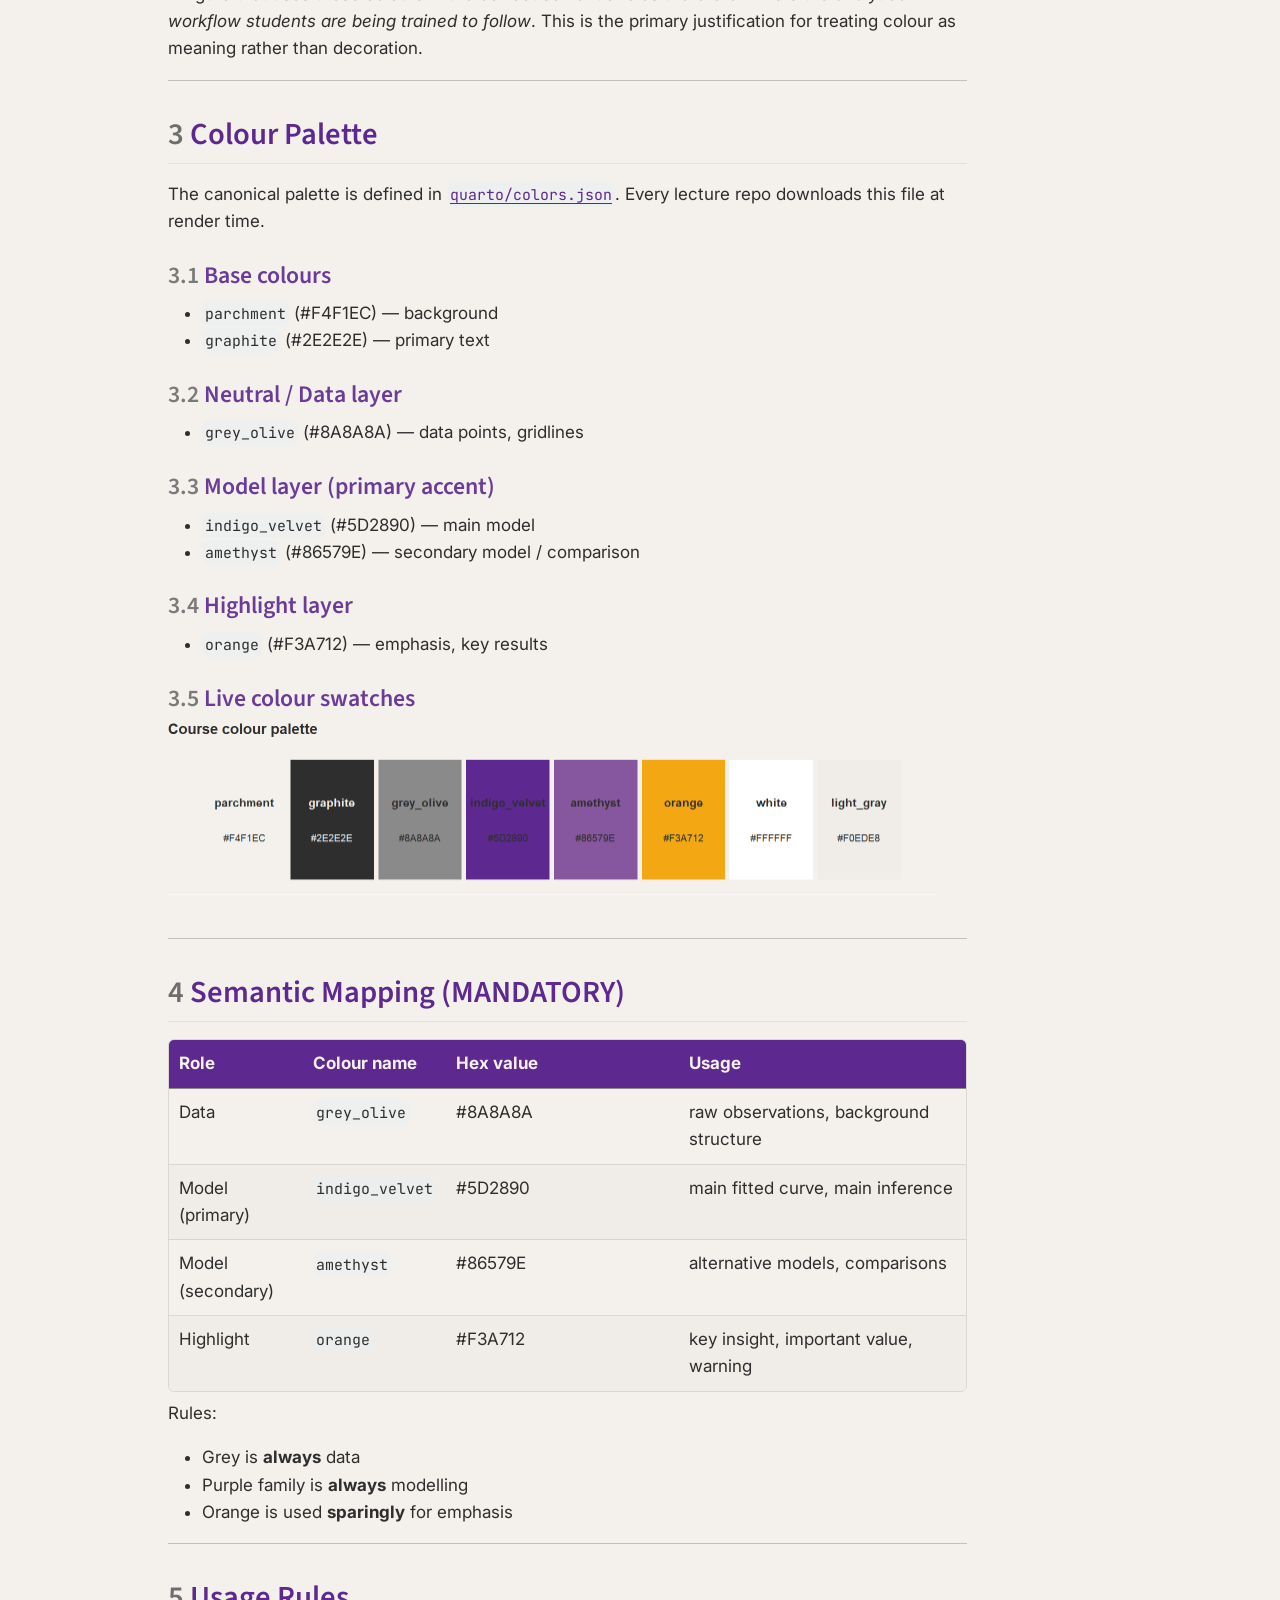
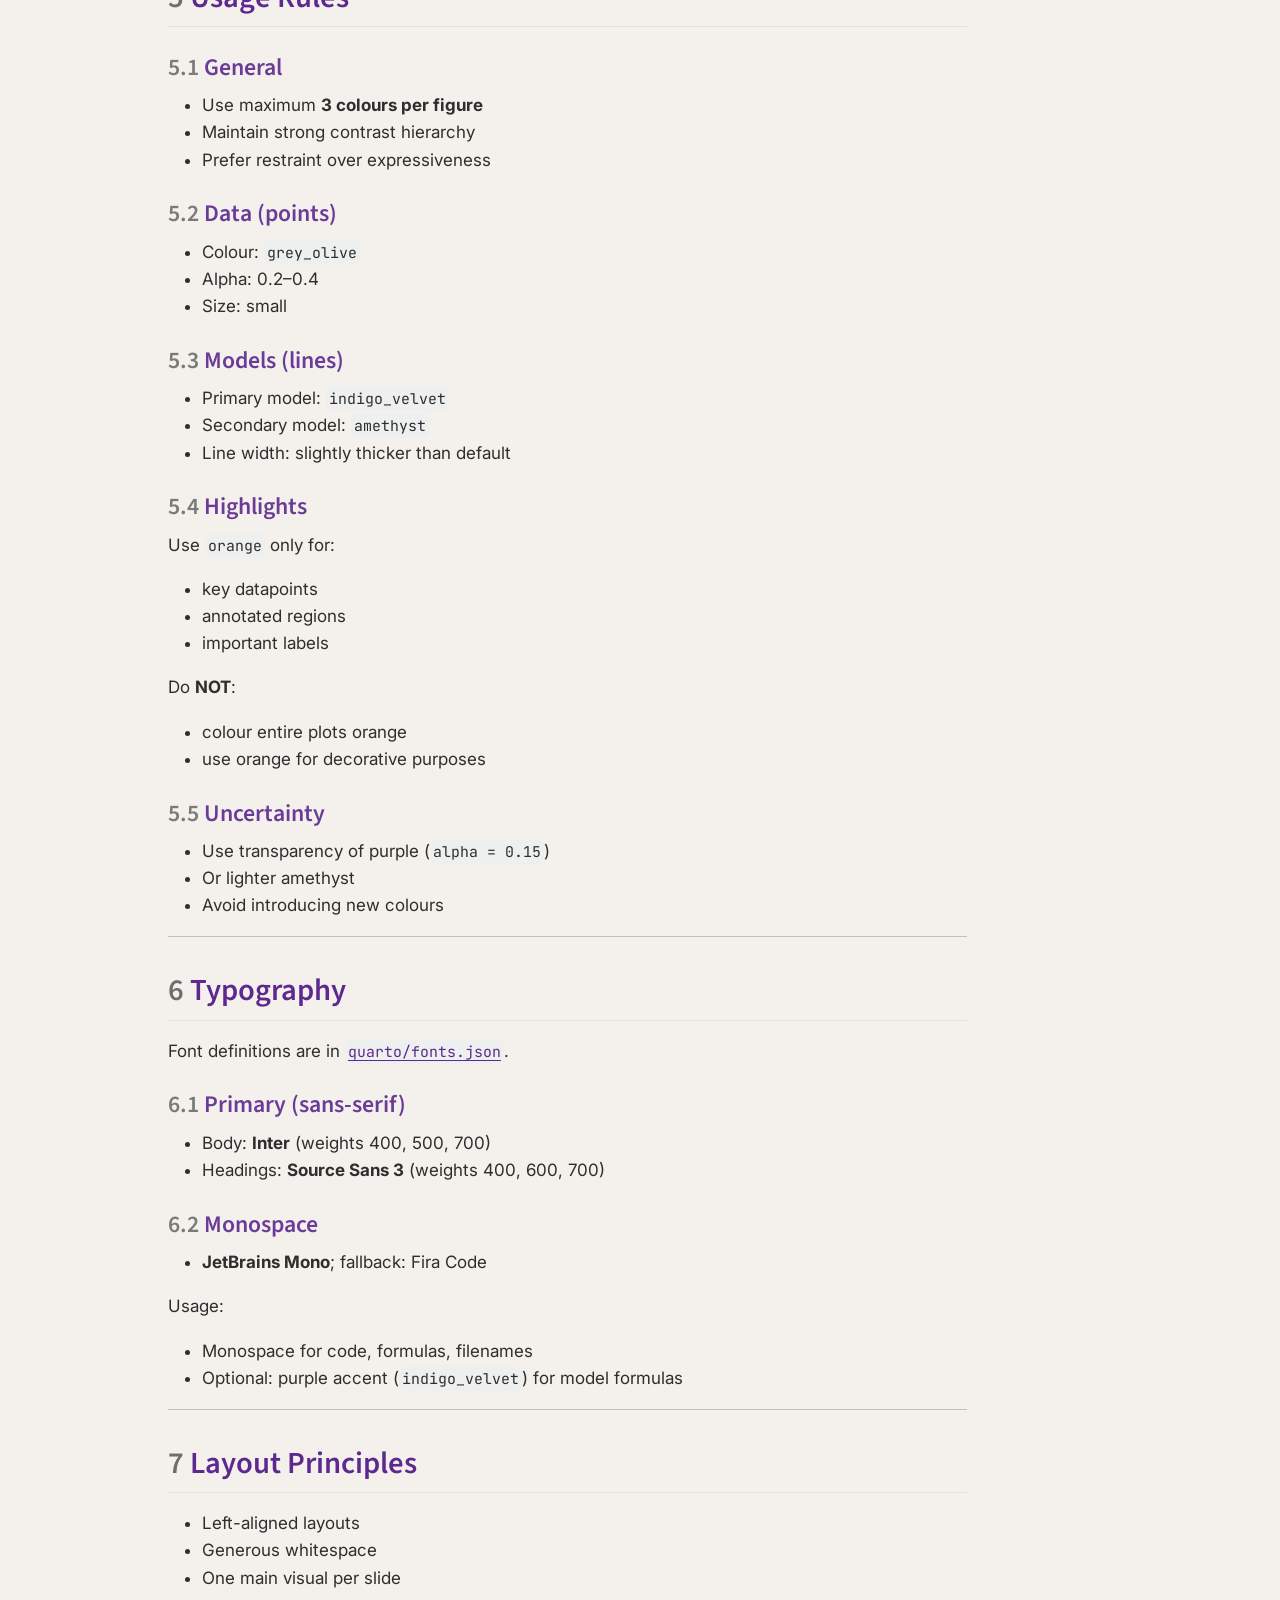
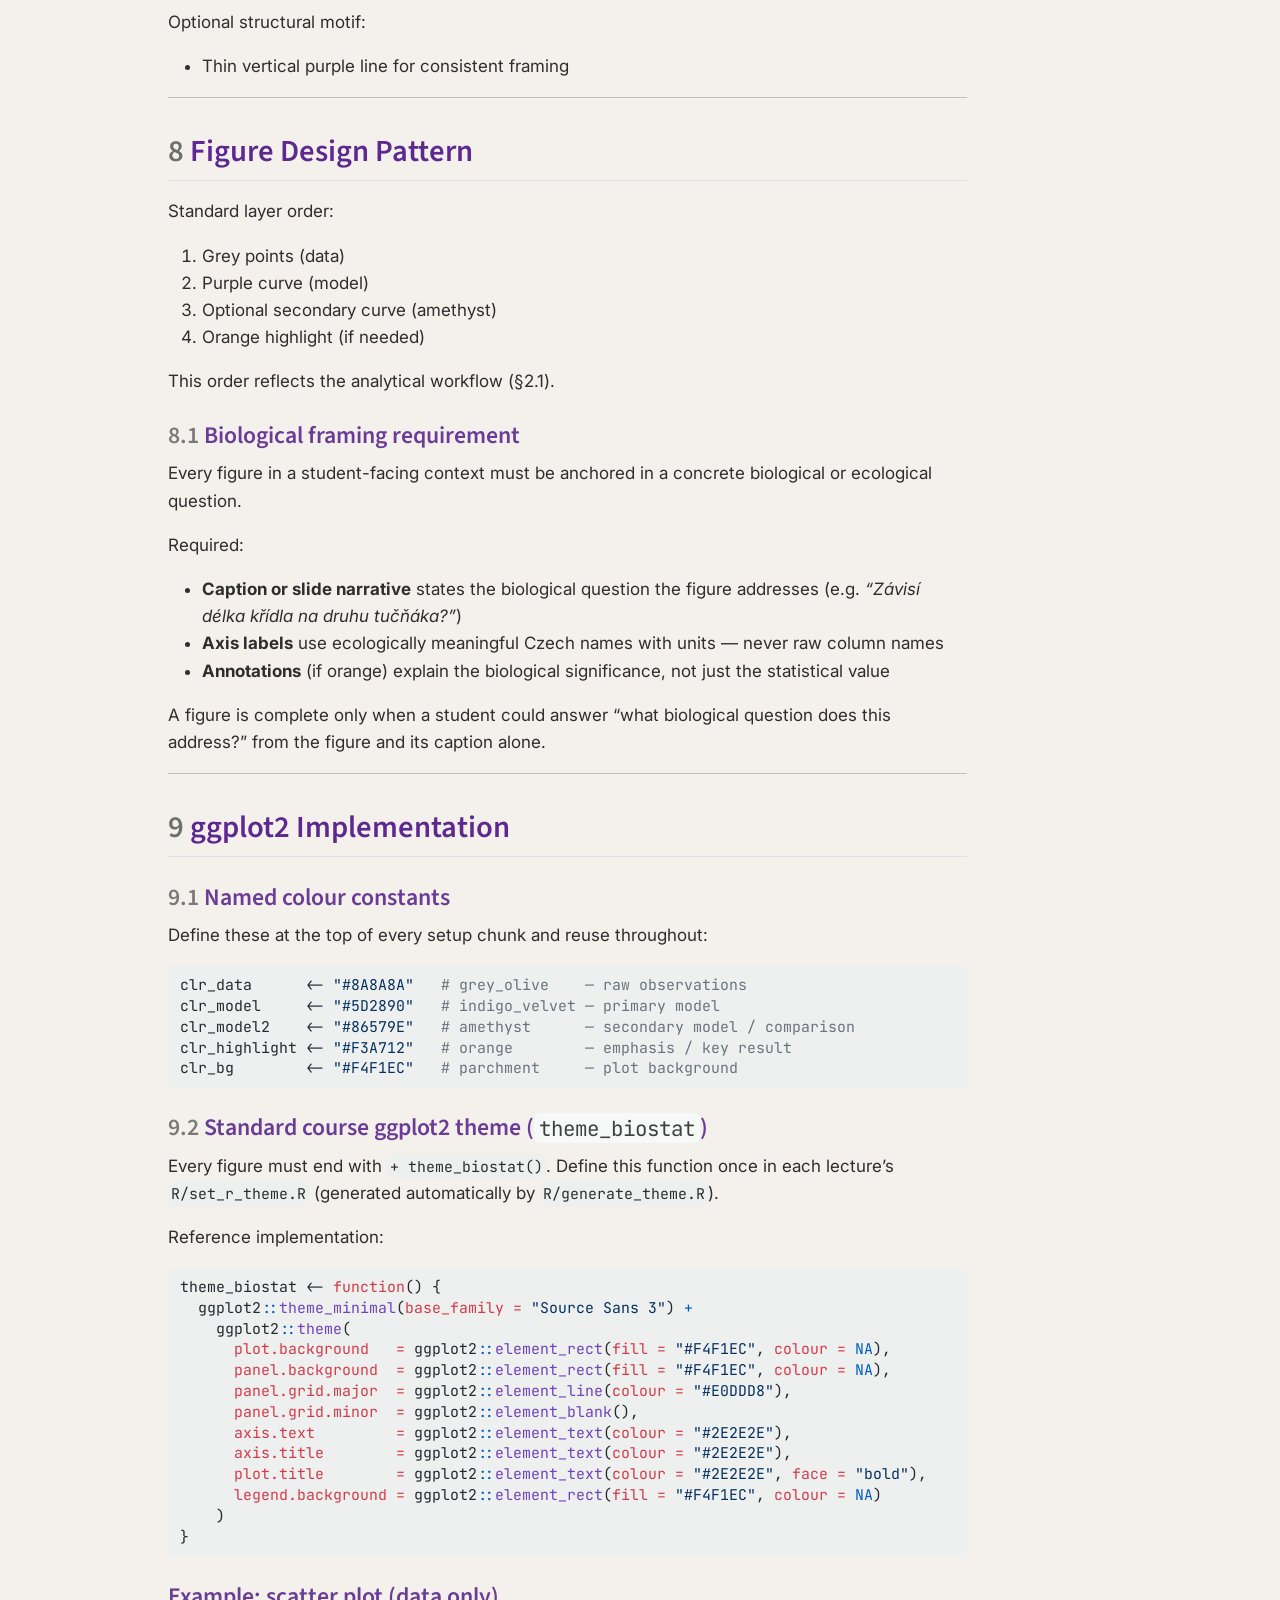
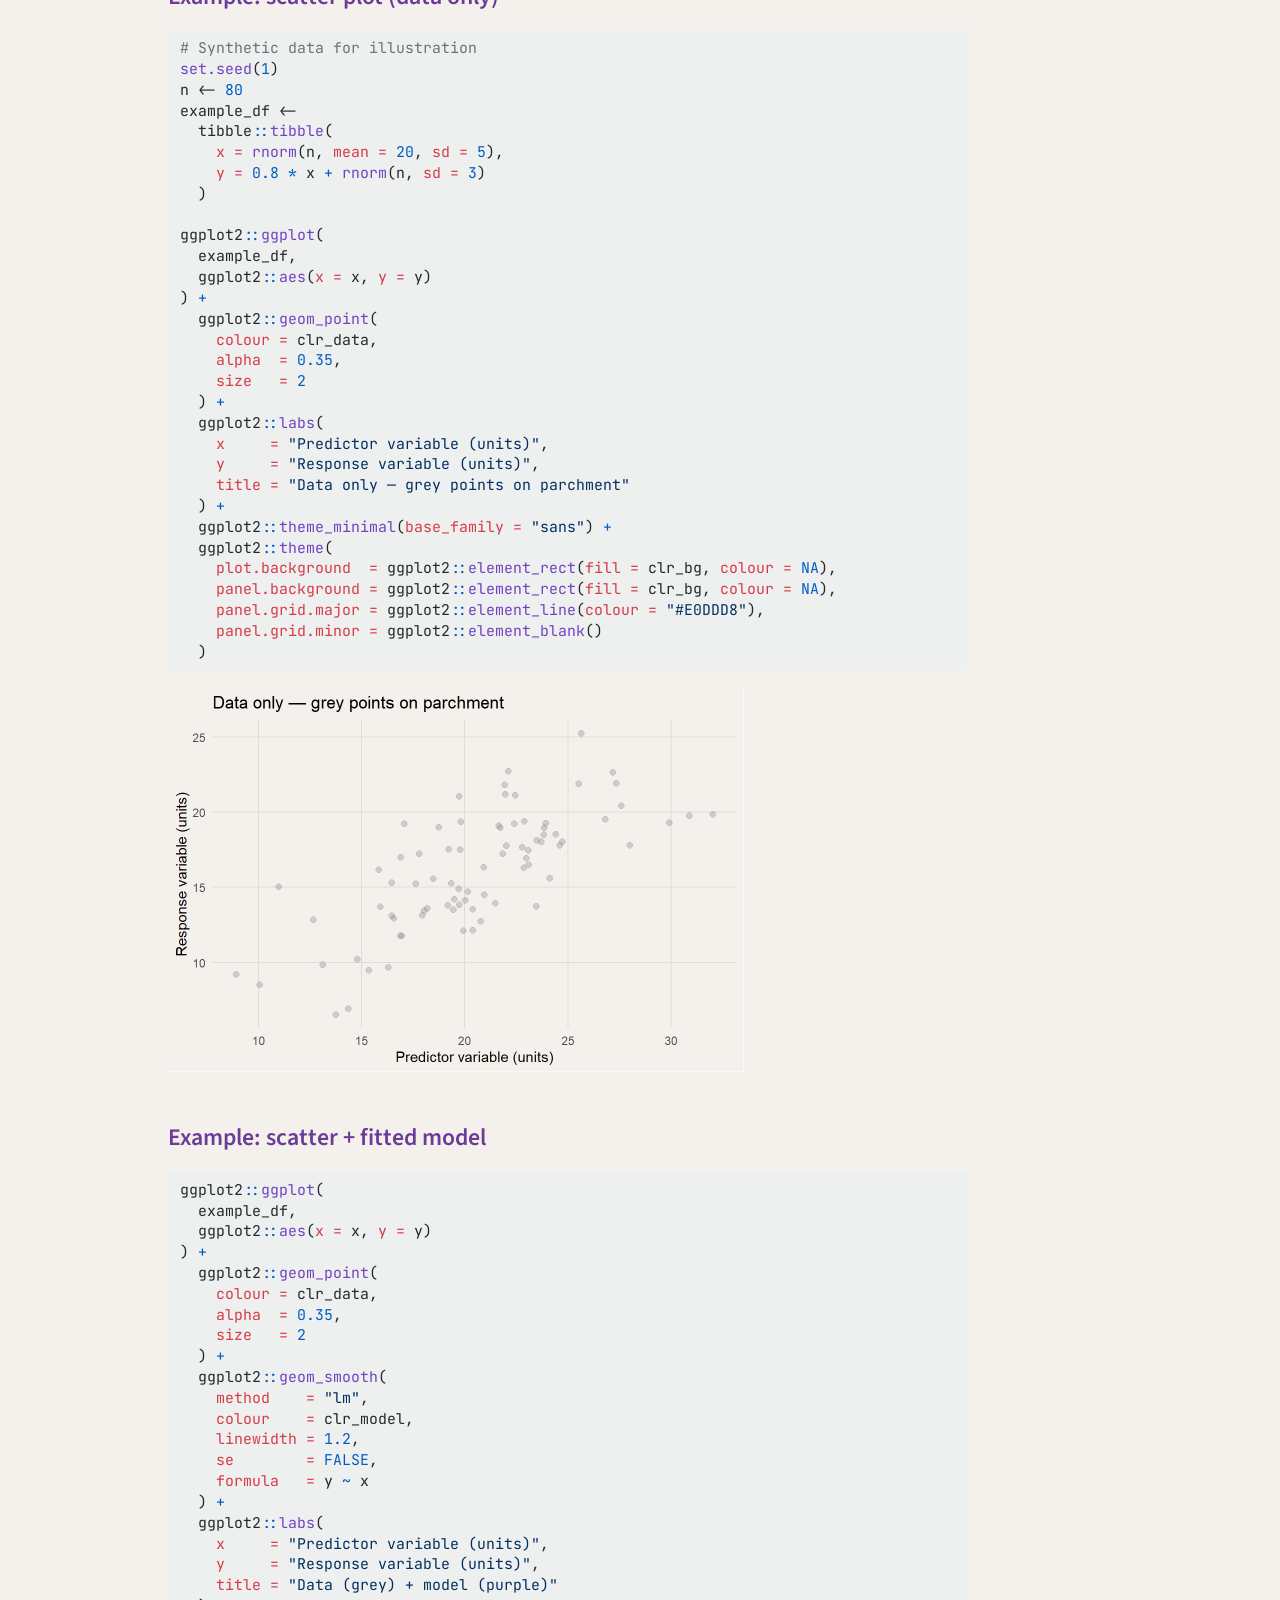
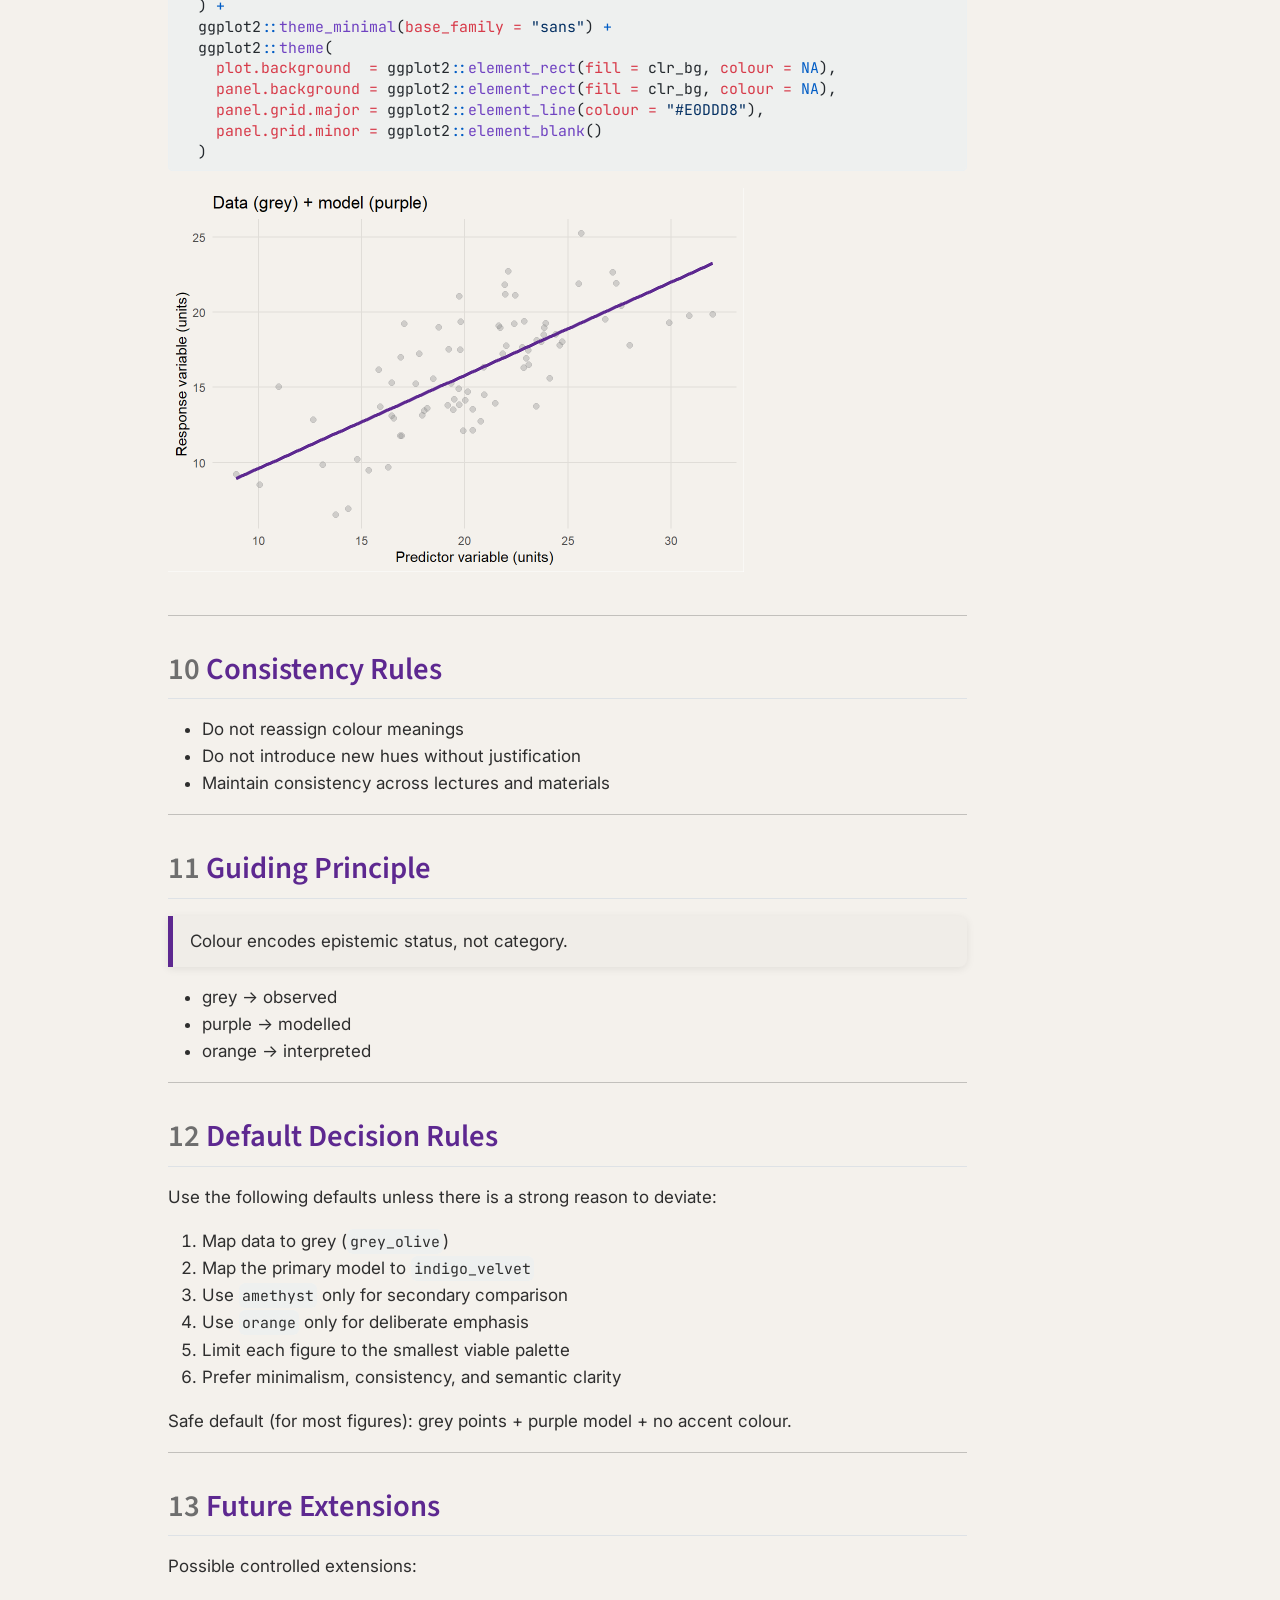
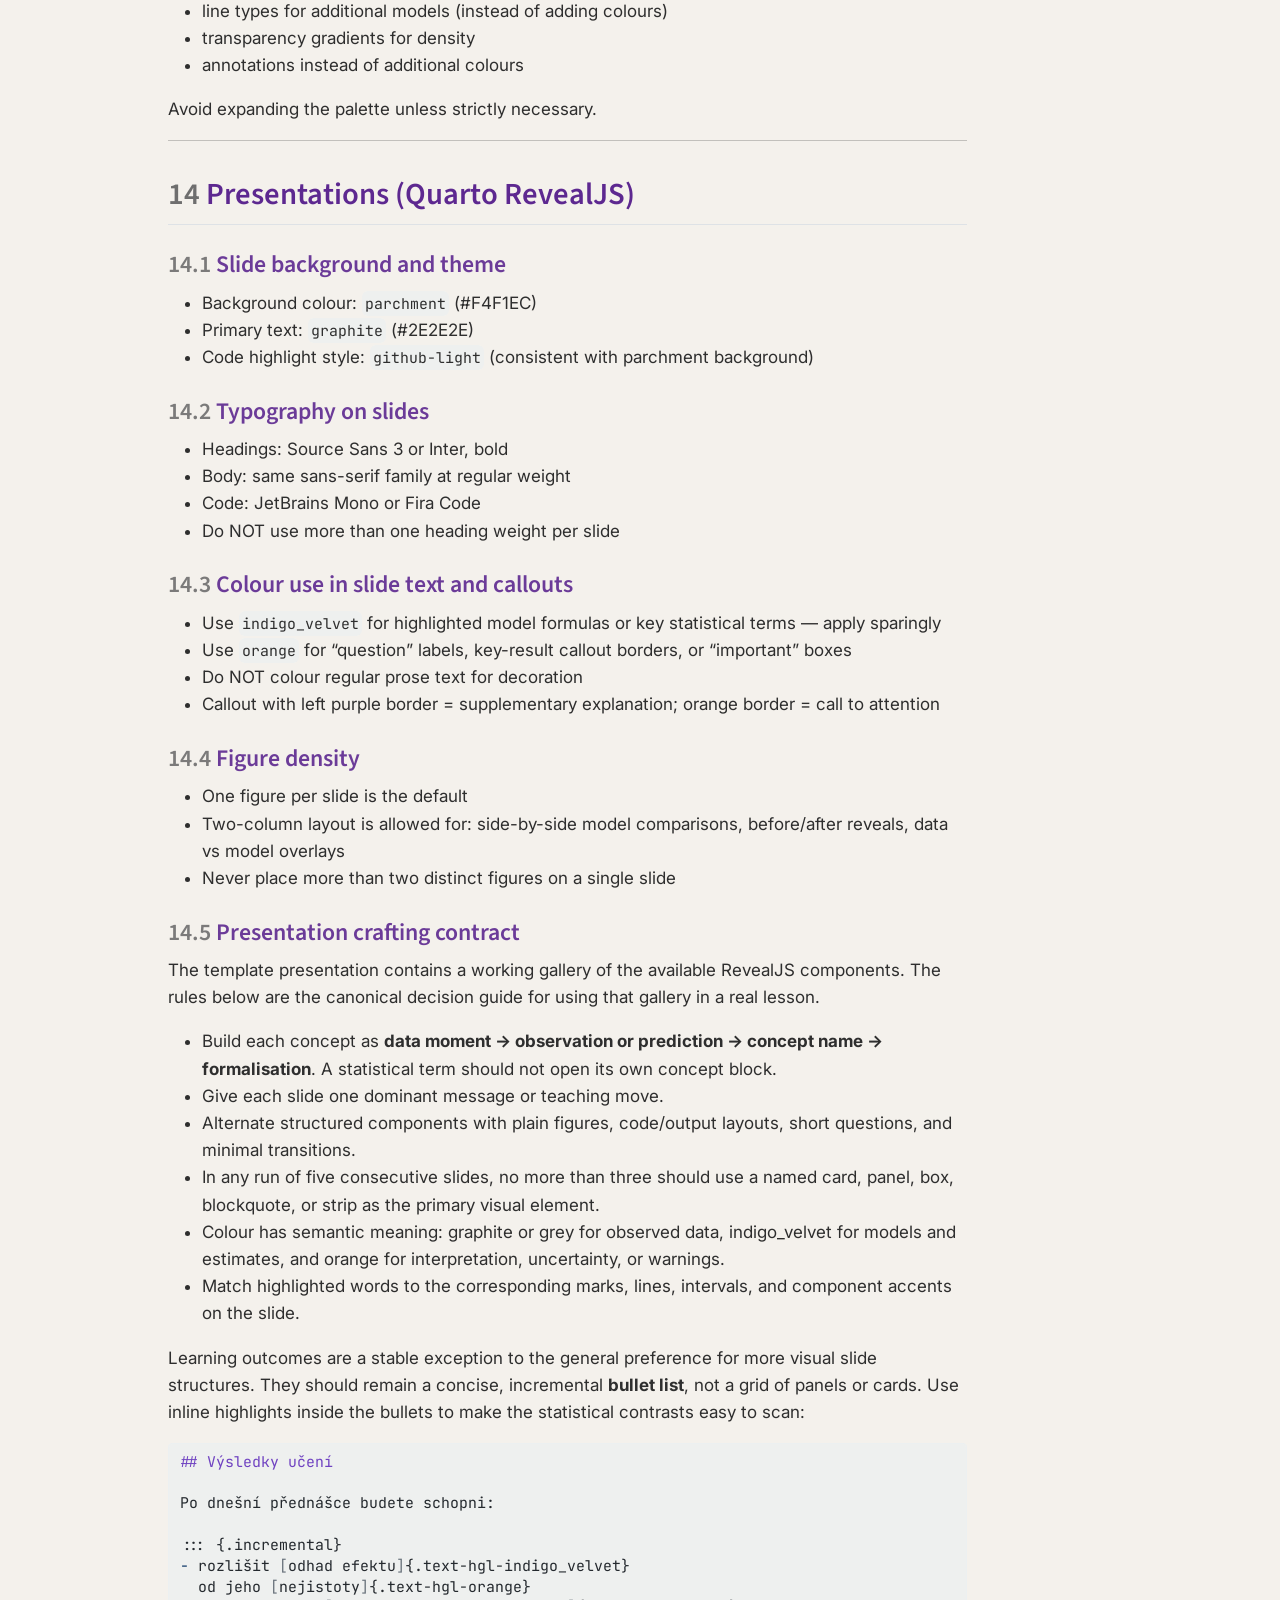
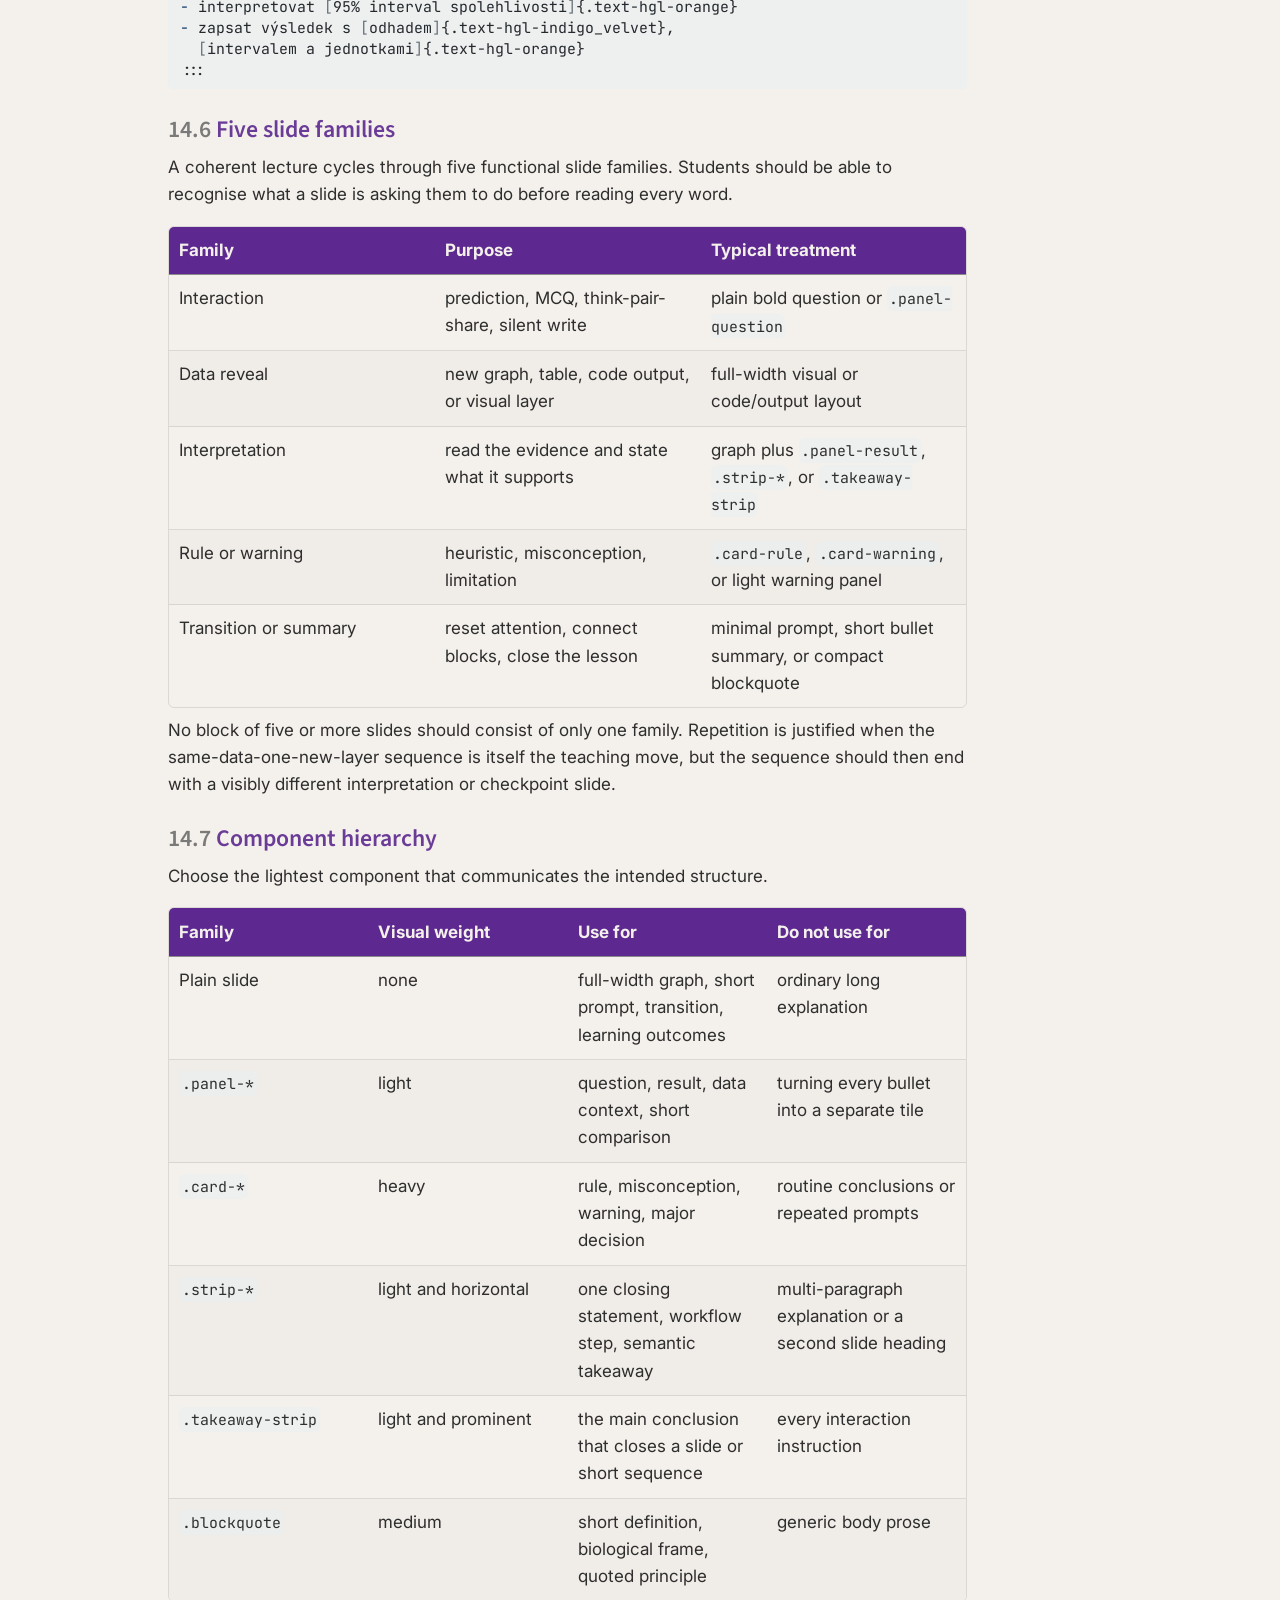
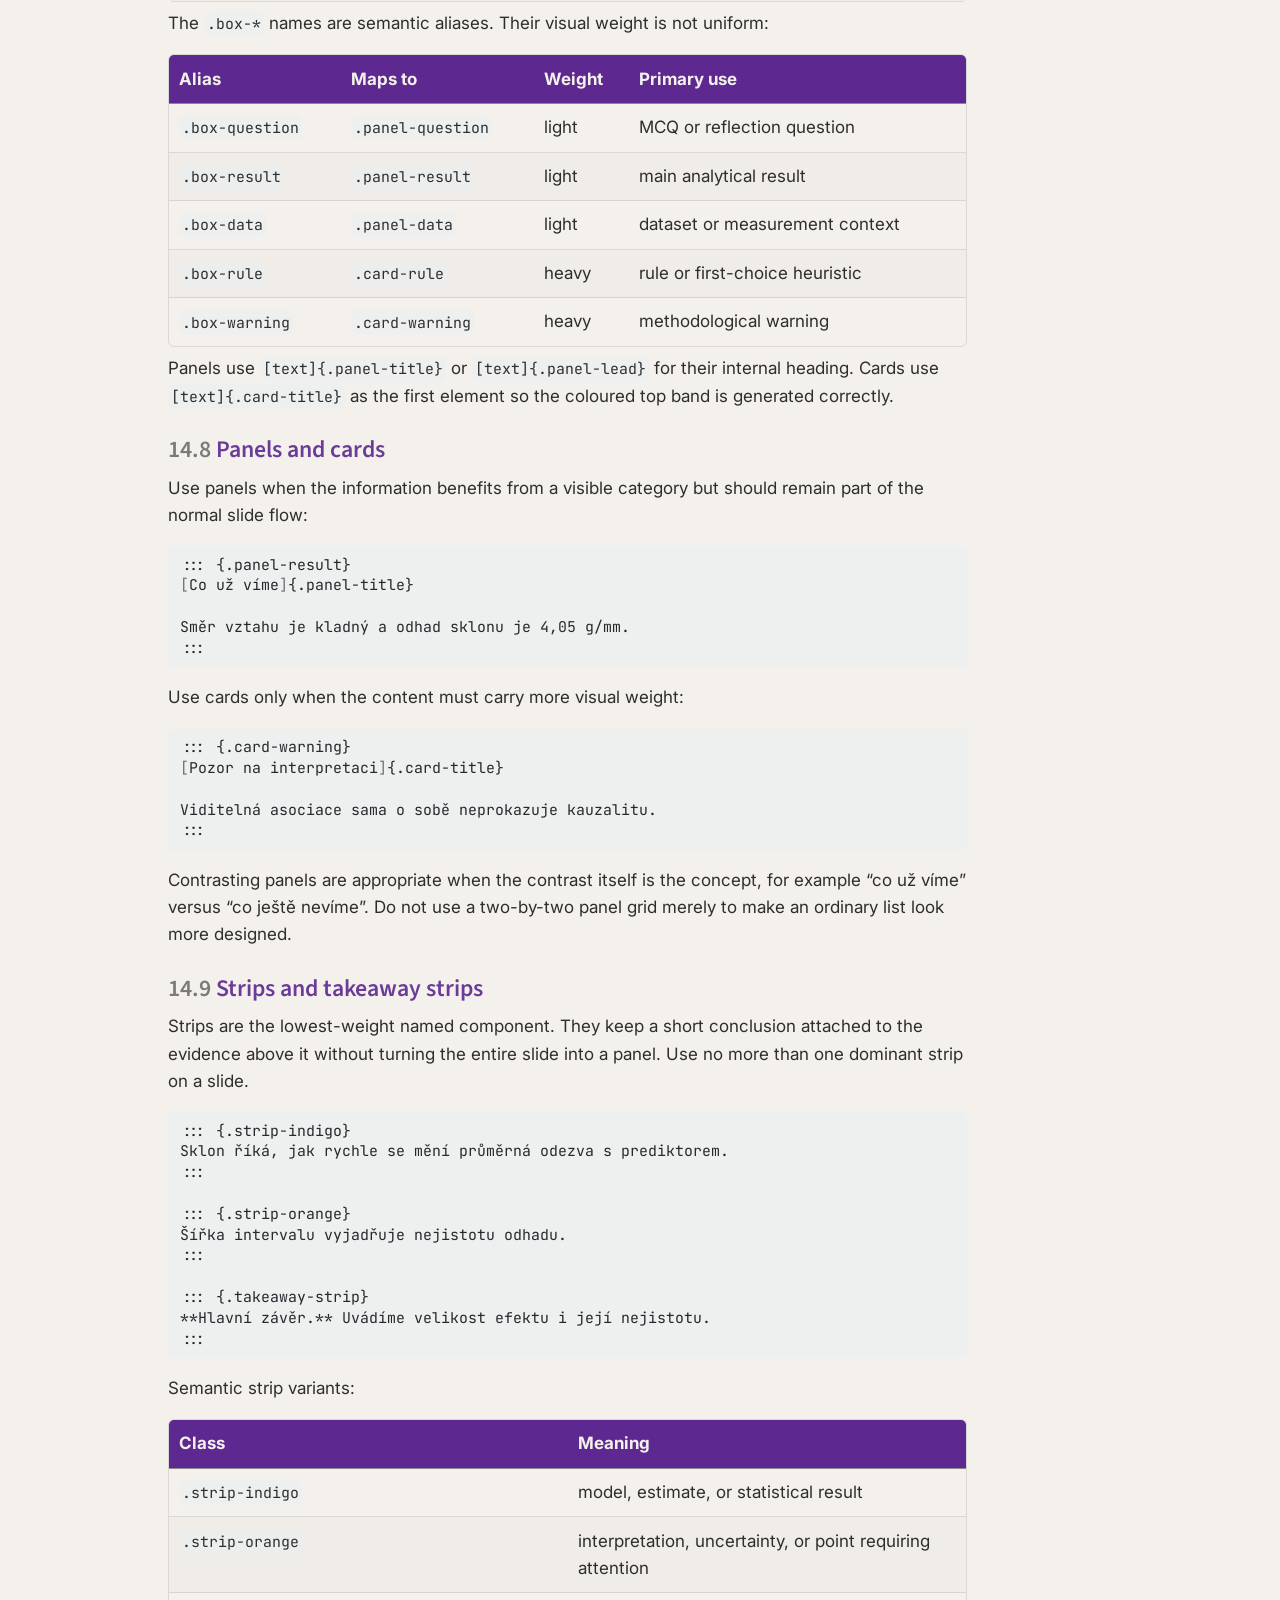
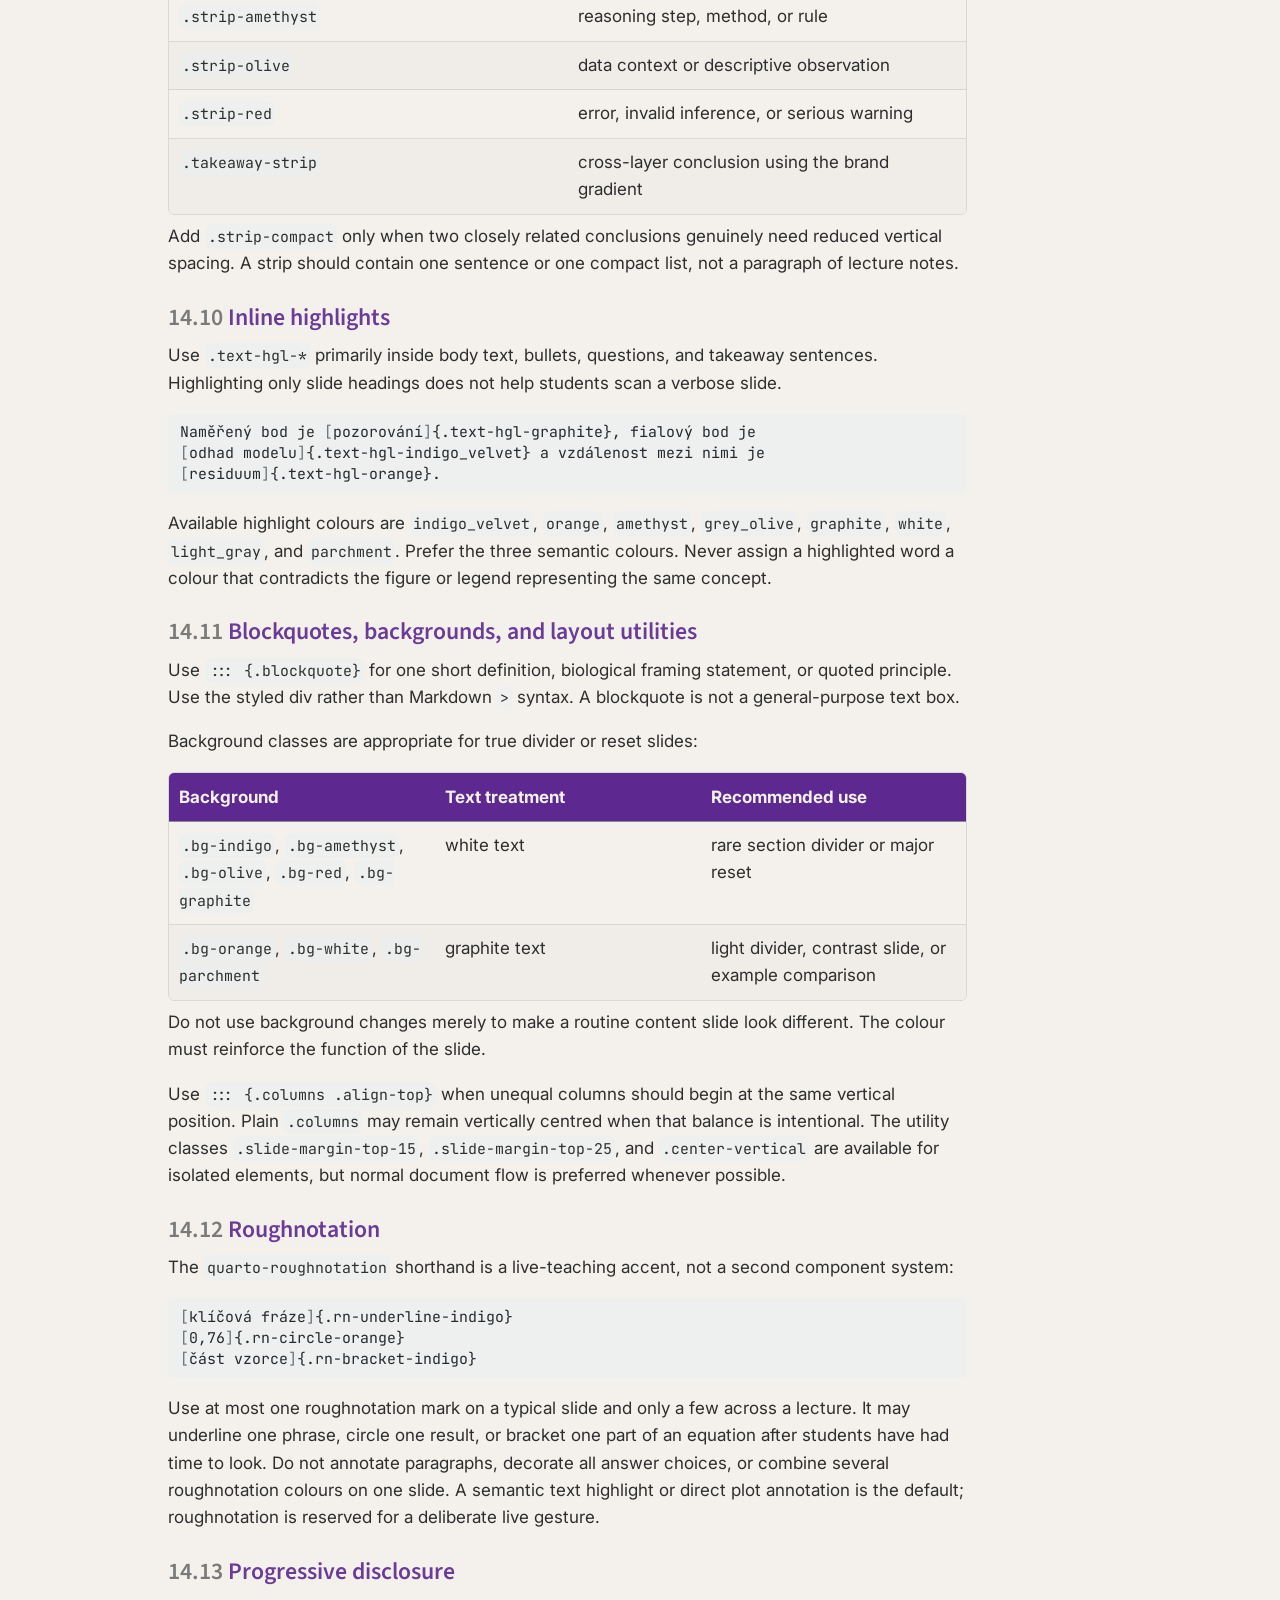
==== commit 81224431: "render" ====
--- a/docs/brand_guidelines.html
+++ b/docs/brand_guidelines.html
@@ -79,7 +79,7 @@
 <link href="site_libs/quarto-html/quarto-syntax-highlighting-1eb2a280a64a1f5f4b84ce19fa1dd180.css" rel="stylesheet" id="quarto-text-highlighting-styles">
 <script src="site_libs/bootstrap/bootstrap.min.js"></script>
 <link href="site_libs/bootstrap/bootstrap-icons.css" rel="stylesheet">
-<link href="site_libs/bootstrap/bootstrap-07af4eb71becae4e73f55ebd8362161a.min.css" rel="stylesheet" append-hash="true" id="quarto-bootstrap" data-mode="light">
+<link href="site_libs/bootstrap/bootstrap-25ee3319555bb1d7a3f081fd3f4f269c.min.css" rel="stylesheet" append-hash="true" id="quarto-bootstrap" data-mode="light">
 <script id="quarto-search-options" type="application/json">{
   "location": "navbar",
   "copy-button": false,
@@ -318,7 +318,7 @@
     <div>
     <div class="quarto-title-meta-heading">Modified</div>
     <div class="quarto-title-meta-contents">
-      <p class="date-modified">July 21, 2026</p>
+      <p class="date-modified">July 25, 2026</p>
     </div>
   </div>
     
@@ -800,24 +800,321 @@
 <li>Never place more than two distinct figures on a single slide</li>
 </ul>
 </section>
-<section id="progressive-disclosure" class="level3" data-number="14.5">
-<h3 data-number="14.5" class="anchored" data-anchor-id="progressive-disclosure"><span class="header-section-number">14.5</span> Progressive disclosure</h3>
+<section id="presentation-crafting-contract" class="level3" data-number="14.5">
+<h3 data-number="14.5" class="anchored" data-anchor-id="presentation-crafting-contract"><span class="header-section-number">14.5</span> Presentation crafting contract</h3>
+<p>The template presentation contains a working gallery of the available RevealJS components. The rules below are the canonical decision guide for using that gallery in a real lesson.</p>
+<ul>
+<li>Build each concept as <strong>data moment → observation or prediction → concept name → formalisation</strong>. A statistical term should not open its own concept block.</li>
+<li>Give each slide one dominant message or teaching move.</li>
+<li>Alternate structured components with plain figures, code/output layouts, short questions, and minimal transitions.</li>
+<li>In any run of five consecutive slides, no more than three should use a named card, panel, box, blockquote, or strip as the primary visual element.</li>
+<li>Colour has semantic meaning: graphite or grey for observed data, indigo_velvet for models and estimates, and orange for interpretation, uncertainty, or warnings.</li>
+<li>Match highlighted words to the corresponding marks, lines, intervals, and component accents on the slide.</li>
+</ul>
+<p>Learning outcomes are a stable exception to the general preference for more visual slide structures. They should remain a concise, incremental <strong>bullet list</strong>, not a grid of panels or cards. Use inline highlights inside the bullets to make the statistical contrasts easy to scan:</p>
+<div class="code-copy-outer-scaffold"><div class="sourceCode" id="cb5"><pre class="sourceCode markdown code-with-copy"><code class="sourceCode markdown"><span id="cb5-1"><a href="#cb5-1" aria-hidden="true" tabindex="-1"></a><span class="fu">## Výsledky učení</span></span>
+<span id="cb5-2"><a href="#cb5-2" aria-hidden="true" tabindex="-1"></a></span>
+<span id="cb5-3"><a href="#cb5-3" aria-hidden="true" tabindex="-1"></a>Po dnešní přednášce budete schopni:</span>
+<span id="cb5-4"><a href="#cb5-4" aria-hidden="true" tabindex="-1"></a></span>
+<span id="cb5-5"><a href="#cb5-5" aria-hidden="true" tabindex="-1"></a>::: {.incremental}</span>
+<span id="cb5-6"><a href="#cb5-6" aria-hidden="true" tabindex="-1"></a><span class="ss">- </span>rozlišit <span class="co">[</span><span class="ot">odhad efektu</span><span class="co">]</span>{.text-hgl-indigo_velvet}</span>
+<span id="cb5-7"><a href="#cb5-7" aria-hidden="true" tabindex="-1"></a>  od jeho <span class="co">[</span><span class="ot">nejistoty</span><span class="co">]</span>{.text-hgl-orange}</span>
+<span id="cb5-8"><a href="#cb5-8" aria-hidden="true" tabindex="-1"></a><span class="ss">- </span>interpretovat <span class="co">[</span><span class="ot">95% interval spolehlivosti</span><span class="co">]</span>{.text-hgl-orange}</span>
+<span id="cb5-9"><a href="#cb5-9" aria-hidden="true" tabindex="-1"></a><span class="ss">- </span>zapsat výsledek s <span class="co">[</span><span class="ot">odhadem</span><span class="co">]</span>{.text-hgl-indigo_velvet},</span>
+<span id="cb5-10"><a href="#cb5-10" aria-hidden="true" tabindex="-1"></a>  <span class="co">[</span><span class="ot">intervalem a jednotkami</span><span class="co">]</span>{.text-hgl-orange}</span>
+<span id="cb5-11"><a href="#cb5-11" aria-hidden="true" tabindex="-1"></a>:::</span></code></pre></div><button title="Copy to Clipboard" class="code-copy-button"><i class="bi"></i></button></div>
+</section>
+<section id="five-slide-families" class="level3" data-number="14.6">
+<h3 data-number="14.6" class="anchored" data-anchor-id="five-slide-families"><span class="header-section-number">14.6</span> Five slide families</h3>
+<p>A coherent lecture cycles through five functional slide families. Students should be able to recognise what a slide is asking them to do before reading every word.</p>
+<table class="caption-top table">
+<colgroup>
+<col style="width: 33%">
+<col style="width: 33%">
+<col style="width: 33%">
+</colgroup>
+<thead>
+<tr class="header">
+<th>Family</th>
+<th>Purpose</th>
+<th>Typical treatment</th>
+</tr>
+</thead>
+<tbody>
+<tr class="odd">
+<td>Interaction</td>
+<td>prediction, MCQ, think-pair-share, silent write</td>
+<td>plain bold question or <code>.panel-question</code></td>
+</tr>
+<tr class="even">
+<td>Data reveal</td>
+<td>new graph, table, code output, or visual layer</td>
+<td>full-width visual or code/output layout</td>
+</tr>
+<tr class="odd">
+<td>Interpretation</td>
+<td>read the evidence and state what it supports</td>
+<td>graph plus <code>.panel-result</code>, <code>.strip-*</code>, or <code>.takeaway-strip</code></td>
+</tr>
+<tr class="even">
+<td>Rule or warning</td>
+<td>heuristic, misconception, limitation</td>
+<td><code>.card-rule</code>, <code>.card-warning</code>, or light warning panel</td>
+</tr>
+<tr class="odd">
+<td>Transition or summary</td>
+<td>reset attention, connect blocks, close the lesson</td>
+<td>minimal prompt, short bullet summary, or compact blockquote</td>
+</tr>
+</tbody>
+</table>
+<p>No block of five or more slides should consist of only one family. Repetition is justified when the same-data-one-new-layer sequence is itself the teaching move, but the sequence should then end with a visibly different interpretation or checkpoint slide.</p>
+</section>
+<section id="component-hierarchy" class="level3" data-number="14.7">
+<h3 data-number="14.7" class="anchored" data-anchor-id="component-hierarchy"><span class="header-section-number">14.7</span> Component hierarchy</h3>
+<p>Choose the lightest component that communicates the intended structure.</p>
+<table class="caption-top table">
+<colgroup>
+<col style="width: 25%">
+<col style="width: 25%">
+<col style="width: 25%">
+<col style="width: 25%">
+</colgroup>
+<thead>
+<tr class="header">
+<th>Family</th>
+<th>Visual weight</th>
+<th>Use for</th>
+<th>Do not use for</th>
+</tr>
+</thead>
+<tbody>
+<tr class="odd">
+<td>Plain slide</td>
+<td>none</td>
+<td>full-width graph, short prompt, transition, learning outcomes</td>
+<td>ordinary long explanation</td>
+</tr>
+<tr class="even">
+<td><code>.panel-*</code></td>
+<td>light</td>
+<td>question, result, data context, short comparison</td>
+<td>turning every bullet into a separate tile</td>
+</tr>
+<tr class="odd">
+<td><code>.card-*</code></td>
+<td>heavy</td>
+<td>rule, misconception, warning, major decision</td>
+<td>routine conclusions or repeated prompts</td>
+</tr>
+<tr class="even">
+<td><code>.strip-*</code></td>
+<td>light and horizontal</td>
+<td>one closing statement, workflow step, semantic takeaway</td>
+<td>multi-paragraph explanation or a second slide heading</td>
+</tr>
+<tr class="odd">
+<td><code>.takeaway-strip</code></td>
+<td>light and prominent</td>
+<td>the main conclusion that closes a slide or short sequence</td>
+<td>every interaction instruction</td>
+</tr>
+<tr class="even">
+<td><code>.blockquote</code></td>
+<td>medium</td>
+<td>short definition, biological frame, quoted principle</td>
+<td>generic body prose</td>
+</tr>
+</tbody>
+</table>
+<p>The <code>.box-*</code> names are semantic aliases. Their visual weight is not uniform:</p>
+<table class="caption-top table">
+<thead>
+<tr class="header">
+<th>Alias</th>
+<th>Maps to</th>
+<th>Weight</th>
+<th>Primary use</th>
+</tr>
+</thead>
+<tbody>
+<tr class="odd">
+<td><code>.box-question</code></td>
+<td><code>.panel-question</code></td>
+<td>light</td>
+<td>MCQ or reflection question</td>
+</tr>
+<tr class="even">
+<td><code>.box-result</code></td>
+<td><code>.panel-result</code></td>
+<td>light</td>
+<td>main analytical result</td>
+</tr>
+<tr class="odd">
+<td><code>.box-data</code></td>
+<td><code>.panel-data</code></td>
+<td>light</td>
+<td>dataset or measurement context</td>
+</tr>
+<tr class="even">
+<td><code>.box-rule</code></td>
+<td><code>.card-rule</code></td>
+<td>heavy</td>
+<td>rule or first-choice heuristic</td>
+</tr>
+<tr class="odd">
+<td><code>.box-warning</code></td>
+<td><code>.card-warning</code></td>
+<td>heavy</td>
+<td>methodological warning</td>
+</tr>
+</tbody>
+</table>
+<p>Panels use <code>[text]{.panel-title}</code> or <code>[text]{.panel-lead}</code> for their internal heading. Cards use <code>[text]{.card-title}</code> as the first element so the coloured top band is generated correctly.</p>
+</section>
+<section id="panels-and-cards" class="level3" data-number="14.8">
+<h3 data-number="14.8" class="anchored" data-anchor-id="panels-and-cards"><span class="header-section-number">14.8</span> Panels and cards</h3>
+<p>Use panels when the information benefits from a visible category but should remain part of the normal slide flow:</p>
+<div class="code-copy-outer-scaffold"><div class="sourceCode" id="cb6"><pre class="sourceCode markdown code-with-copy"><code class="sourceCode markdown"><span id="cb6-1"><a href="#cb6-1" aria-hidden="true" tabindex="-1"></a>::: {.panel-result}</span>
+<span id="cb6-2"><a href="#cb6-2" aria-hidden="true" tabindex="-1"></a><span class="co">[</span><span class="ot">Co už víme</span><span class="co">]</span>{.panel-title}</span>
+<span id="cb6-3"><a href="#cb6-3" aria-hidden="true" tabindex="-1"></a></span>
+<span id="cb6-4"><a href="#cb6-4" aria-hidden="true" tabindex="-1"></a>Směr vztahu je kladný a odhad sklonu je 4,05 g/mm.</span>
+<span id="cb6-5"><a href="#cb6-5" aria-hidden="true" tabindex="-1"></a>:::</span></code></pre></div><button title="Copy to Clipboard" class="code-copy-button"><i class="bi"></i></button></div>
+<p>Use cards only when the content must carry more visual weight:</p>
+<div class="code-copy-outer-scaffold"><div class="sourceCode" id="cb7"><pre class="sourceCode markdown code-with-copy"><code class="sourceCode markdown"><span id="cb7-1"><a href="#cb7-1" aria-hidden="true" tabindex="-1"></a>::: {.card-warning}</span>
+<span id="cb7-2"><a href="#cb7-2" aria-hidden="true" tabindex="-1"></a><span class="co">[</span><span class="ot">Pozor na interpretaci</span><span class="co">]</span>{.card-title}</span>
+<span id="cb7-3"><a href="#cb7-3" aria-hidden="true" tabindex="-1"></a></span>
+<span id="cb7-4"><a href="#cb7-4" aria-hidden="true" tabindex="-1"></a>Viditelná asociace sama o sobě neprokazuje kauzalitu.</span>
+<span id="cb7-5"><a href="#cb7-5" aria-hidden="true" tabindex="-1"></a>:::</span></code></pre></div><button title="Copy to Clipboard" class="code-copy-button"><i class="bi"></i></button></div>
+<p>Contrasting panels are appropriate when the contrast itself is the concept, for example “co už víme” versus “co ještě nevíme”. Do not use a two-by-two panel grid merely to make an ordinary list look more designed.</p>
+</section>
+<section id="strips-and-takeaway-strips" class="level3" data-number="14.9">
+<h3 data-number="14.9" class="anchored" data-anchor-id="strips-and-takeaway-strips"><span class="header-section-number">14.9</span> Strips and takeaway strips</h3>
+<p>Strips are the lowest-weight named component. They keep a short conclusion attached to the evidence above it without turning the entire slide into a panel. Use no more than one dominant strip on a slide.</p>
+<div class="code-copy-outer-scaffold"><div class="sourceCode" id="cb8"><pre class="sourceCode markdown code-with-copy"><code class="sourceCode markdown"><span id="cb8-1"><a href="#cb8-1" aria-hidden="true" tabindex="-1"></a>::: {.strip-indigo}</span>
+<span id="cb8-2"><a href="#cb8-2" aria-hidden="true" tabindex="-1"></a>Sklon říká, jak rychle se mění průměrná odezva s prediktorem.</span>
+<span id="cb8-3"><a href="#cb8-3" aria-hidden="true" tabindex="-1"></a>:::</span>
+<span id="cb8-4"><a href="#cb8-4" aria-hidden="true" tabindex="-1"></a></span>
+<span id="cb8-5"><a href="#cb8-5" aria-hidden="true" tabindex="-1"></a>::: {.strip-orange}</span>
+<span id="cb8-6"><a href="#cb8-6" aria-hidden="true" tabindex="-1"></a>Šířka intervalu vyjadřuje nejistotu odhadu.</span>
+<span id="cb8-7"><a href="#cb8-7" aria-hidden="true" tabindex="-1"></a>:::</span>
+<span id="cb8-8"><a href="#cb8-8" aria-hidden="true" tabindex="-1"></a></span>
+<span id="cb8-9"><a href="#cb8-9" aria-hidden="true" tabindex="-1"></a>::: {.takeaway-strip}</span>
+<span id="cb8-10"><a href="#cb8-10" aria-hidden="true" tabindex="-1"></a>**Hlavní závěr.** Uvádíme velikost efektu i její nejistotu.</span>
+<span id="cb8-11"><a href="#cb8-11" aria-hidden="true" tabindex="-1"></a>:::</span></code></pre></div><button title="Copy to Clipboard" class="code-copy-button"><i class="bi"></i></button></div>
+<p>Semantic strip variants:</p>
+<table class="caption-top table">
+<colgroup>
+<col style="width: 50%">
+<col style="width: 50%">
+</colgroup>
+<thead>
+<tr class="header">
+<th>Class</th>
+<th>Meaning</th>
+</tr>
+</thead>
+<tbody>
+<tr class="odd">
+<td><code>.strip-indigo</code></td>
+<td>model, estimate, or statistical result</td>
+</tr>
+<tr class="even">
+<td><code>.strip-orange</code></td>
+<td>interpretation, uncertainty, or point requiring attention</td>
+</tr>
+<tr class="odd">
+<td><code>.strip-amethyst</code></td>
+<td>reasoning step, method, or rule</td>
+</tr>
+<tr class="even">
+<td><code>.strip-olive</code></td>
+<td>data context or descriptive observation</td>
+</tr>
+<tr class="odd">
+<td><code>.strip-red</code></td>
+<td>error, invalid inference, or serious warning</td>
+</tr>
+<tr class="even">
+<td><code>.takeaway-strip</code></td>
+<td>cross-layer conclusion using the brand gradient</td>
+</tr>
+</tbody>
+</table>
+<p>Add <code>.strip-compact</code> only when two closely related conclusions genuinely need reduced vertical spacing. A strip should contain one sentence or one compact list, not a paragraph of lecture notes.</p>
+</section>
+<section id="inline-highlights" class="level3" data-number="14.10">
+<h3 data-number="14.10" class="anchored" data-anchor-id="inline-highlights"><span class="header-section-number">14.10</span> Inline highlights</h3>
+<p>Use <code>.text-hgl-*</code> primarily inside body text, bullets, questions, and takeaway sentences. Highlighting only slide headings does not help students scan a verbose slide.</p>
+<div class="code-copy-outer-scaffold"><div class="sourceCode" id="cb9"><pre class="sourceCode markdown code-with-copy"><code class="sourceCode markdown"><span id="cb9-1"><a href="#cb9-1" aria-hidden="true" tabindex="-1"></a>Naměřený bod je <span class="co">[</span><span class="ot">pozorování</span><span class="co">]</span>{.text-hgl-graphite}, fialový bod je</span>
+<span id="cb9-2"><a href="#cb9-2" aria-hidden="true" tabindex="-1"></a><span class="co">[</span><span class="ot">odhad modelu</span><span class="co">]</span>{.text-hgl-indigo_velvet} a vzdálenost mezi nimi je</span>
+<span id="cb9-3"><a href="#cb9-3" aria-hidden="true" tabindex="-1"></a><span class="co">[</span><span class="ot">residuum</span><span class="co">]</span>{.text-hgl-orange}.</span></code></pre></div><button title="Copy to Clipboard" class="code-copy-button"><i class="bi"></i></button></div>
+<p>Available highlight colours are <code>indigo_velvet</code>, <code>orange</code>, <code>amethyst</code>, <code>grey_olive</code>, <code>graphite</code>, <code>white</code>, <code>light_gray</code>, and <code>parchment</code>. Prefer the three semantic colours. Never assign a highlighted word a colour that contradicts the figure or legend representing the same concept.</p>
+</section>
+<section id="blockquotes-backgrounds-and-layout-utilities" class="level3" data-number="14.11">
+<h3 data-number="14.11" class="anchored" data-anchor-id="blockquotes-backgrounds-and-layout-utilities"><span class="header-section-number">14.11</span> Blockquotes, backgrounds, and layout utilities</h3>
+<p>Use <code>::: {.blockquote}</code> for one short definition, biological framing statement, or quoted principle. Use the styled div rather than Markdown <code>&gt;</code> syntax. A blockquote is not a general-purpose text box.</p>
+<p>Background classes are appropriate for true divider or reset slides:</p>
+<table class="caption-top table">
+<colgroup>
+<col style="width: 33%">
+<col style="width: 33%">
+<col style="width: 33%">
+</colgroup>
+<thead>
+<tr class="header">
+<th>Background</th>
+<th>Text treatment</th>
+<th>Recommended use</th>
+</tr>
+</thead>
+<tbody>
+<tr class="odd">
+<td><code>.bg-indigo</code>, <code>.bg-amethyst</code>, <code>.bg-olive</code>, <code>.bg-red</code>, <code>.bg-graphite</code></td>
+<td>white text</td>
+<td>rare section divider or major reset</td>
+</tr>
+<tr class="even">
+<td><code>.bg-orange</code>, <code>.bg-white</code>, <code>.bg-parchment</code></td>
+<td>graphite text</td>
+<td>light divider, contrast slide, or example comparison</td>
+</tr>
+</tbody>
+</table>
+<p>Do not use background changes merely to make a routine content slide look different. The colour must reinforce the function of the slide.</p>
+<p>Use <code>::: {.columns .align-top}</code> when unequal columns should begin at the same vertical position. Plain <code>.columns</code> may remain vertically centred when that balance is intentional. The utility classes <code>.slide-margin-top-15</code>, <code>.slide-margin-top-25</code>, and <code>.center-vertical</code> are available for isolated elements, but normal document flow is preferred whenever possible.</p>
+</section>
+<section id="roughnotation" class="level3" data-number="14.12">
+<h3 data-number="14.12" class="anchored" data-anchor-id="roughnotation"><span class="header-section-number">14.12</span> Roughnotation</h3>
+<p>The <code>quarto-roughnotation</code> shorthand is a live-teaching accent, not a second component system:</p>
+<div class="code-copy-outer-scaffold"><div class="sourceCode" id="cb10"><pre class="sourceCode markdown code-with-copy"><code class="sourceCode markdown"><span id="cb10-1"><a href="#cb10-1" aria-hidden="true" tabindex="-1"></a><span class="co">[</span><span class="ot">klíčová fráze</span><span class="co">]</span>{.rn-underline-indigo}</span>
+<span id="cb10-2"><a href="#cb10-2" aria-hidden="true" tabindex="-1"></a><span class="co">[</span><span class="ot">0,76</span><span class="co">]</span>{.rn-circle-orange}</span>
+<span id="cb10-3"><a href="#cb10-3" aria-hidden="true" tabindex="-1"></a><span class="co">[</span><span class="ot">část vzorce</span><span class="co">]</span>{.rn-bracket-indigo}</span></code></pre></div><button title="Copy to Clipboard" class="code-copy-button"><i class="bi"></i></button></div>
+<p>Use at most one roughnotation mark on a typical slide and only a few across a lecture. It may underline one phrase, circle one result, or bracket one part of an equation after students have had time to look. Do not annotate paragraphs, decorate all answer choices, or combine several roughnotation colours on one slide. A semantic text highlight or direct plot annotation is the default; roughnotation is reserved for a deliberate live gesture.</p>
+</section>
+<section id="progressive-disclosure" class="level3" data-number="14.13">
+<h3 data-number="14.13" class="anchored" data-anchor-id="progressive-disclosure"><span class="header-section-number">14.13</span> Progressive disclosure</h3>
 <ul>
 <li>Reveal layers in this order: data (grey) → model (purple) → interpretation (orange callout)</li>
 <li>Use RevealJS fragments or incremental list options</li>
 <li>Never show a model result before posing a prediction question to the audience</li>
-</ul>
-</section>
-<section id="interaction-slides" class="level3" data-number="14.6">
-<h3 data-number="14.6" class="anchored" data-anchor-id="interaction-slides"><span class="header-section-number">14.6</span> Interaction slides</h3>
-<ul>
-<li>Mark interaction slides with a thick <code>indigo_velvet</code> left border or a distinct callout block</li>
-<li>The word “Otázka” or “Diskuze” can be accented in <code>orange</code></li>
-<li>Keep ALL interaction slides visually consistent within a single lecture</li>
-</ul>
-</section>
-<section id="code-display-on-slides" class="level3" data-number="14.7">
-<h3 data-number="14.7" class="anchored" data-anchor-id="code-display-on-slides"><span class="header-section-number">14.7</span> Code display on slides</h3>
+<li>Use <code>.incremental</code> for learning outcomes and lists in which each item is a new idea.</li>
+<li>Wrap a complete panel, card, or strip in <code>.fragment</code> when the whole component should appear after discussion.</li>
+<li>Progressive disclosure should reveal reasoning, not merely slow down a list that students could read more clearly at once.</li>
+</ul>
+</section>
+<section id="interaction-slides" class="level3" data-number="14.14">
+<h3 data-number="14.14" class="anchored" data-anchor-id="interaction-slides"><span class="header-section-number">14.14</span> Interaction slides</h3>
+<ul>
+<li>Make interaction slides recognisable, but vary their furniture across the lecture: voting cards, a light question panel, a silent-write prompt, or an unframed centred question can all be appropriate.</li>
+<li>Use the same visual treatment for all answer options within one question.</li>
+<li>Reveal the correct answer only after students commit; add one brand-consistent cue rather than restyling the whole option.</li>
+<li>The word “Otázka” or “Diskuze” may be accented in orange, but the task itself must remain the dominant element.</li>
+<li>Follow a prediction with a result and a visible interpretation or checkpoint.</li>
+</ul>
+</section>
+<section id="code-display-on-slides" class="level3" data-number="14.15">
+<h3 data-number="14.15" class="anchored" data-anchor-id="code-display-on-slides"><span class="header-section-number">14.15</span> Code display on slides</h3>
 <ul>
 <li>Keep visible code chunks to ≤ 8 lines; scrolling is acceptable for demos</li>
 <li>Code output inherits the parchment background — do not override with white or grey</li>
@@ -895,10 +1192,22 @@
 <li>Always include <code>fig-alt</code> alt text for accessibility</li>
 </ul>
 </section>
-<section id="interactive-html-components" class="level3" data-number="15.5">
-<h3 data-number="15.5" class="anchored" data-anchor-id="interactive-html-components"><span class="header-section-number">15.5</span> Interactive HTML components</h3>
-<section id="glossary-tooltips" class="level4" data-number="15.5.1">
-<h4 data-number="15.5.1" class="anchored" data-anchor-id="glossary-tooltips"><span class="header-section-number">15.5.1</span> Glossary tooltips</h4>
+<section id="markdown-tables" class="level3" data-number="15.5">
+<h3 data-number="15.5" class="anchored" data-anchor-id="markdown-tables"><span class="header-section-number">15.5</span> Markdown tables</h3>
+<p>Markdown tables use one shared treatment across skripta HTML, Typst/PDF, and RevealJS:</p>
+<ul>
+<li>full available width, with wrapping inside cells;</li>
+<li>indigo_velvet header with white bold text;</li>
+<li>visible but quiet borders between cells;</li>
+<li>sufficient cell padding for scanning;</li>
+<li>alternating white and parchment/light-gray body rows.</li>
+</ul>
+<p>These rules are generated from <code>quarto/custom_theme.json</code>. Do not restyle an individual lesson table to compensate for unformatted PDF defaults; correct the shared generator and visually verify representative HTML and Typst/PDF tables.</p>
+</section>
+<section id="interactive-html-components" class="level3" data-number="15.6">
+<h3 data-number="15.6" class="anchored" data-anchor-id="interactive-html-components"><span class="header-section-number">15.6</span> Interactive HTML components</h3>
+<section id="glossary-tooltips" class="level4" data-number="15.6.1">
+<h4 data-number="15.6.1" class="anchored" data-anchor-id="glossary-tooltips"><span class="header-section-number">15.6.1</span> Glossary tooltips</h4>
 <ul>
 <li>Tooltip background: <code>#FFFFFF</code> (white) — must contrast against the parchment (<code>#F4F1EC</code>) page background</li>
 <li>Border: <code>1px solid rgba(93, 40, 144, 0.25)</code> — subtle indigo_velvet tint</li>
@@ -906,8 +1215,8 @@
 <li>The CSS is emitted by <code>nastaveni-slovnik</code> chunk; the <code>glossary_style()</code> call must use <code>def_bg = "#FFFFFF"</code></li>
 </ul>
 </section>
-<section id="tabsets-.panel-tabset" class="level4" data-number="15.5.2">
-<h4 data-number="15.5.2" class="anchored" data-anchor-id="tabsets-.panel-tabset"><span class="header-section-number">15.5.2</span> Tabsets (<code>.panel-tabset</code>)</h4>
+<section id="tabsets-.panel-tabset" class="level4" data-number="15.6.2">
+<h4 data-number="15.6.2" class="anchored" data-anchor-id="tabsets-.panel-tabset"><span class="header-section-number">15.6.2</span> Tabsets (<code>.panel-tabset</code>)</h4>
 <p>Tab button states use existing colour tokens to give clear click affordance against the parchment background:</p>
 <table class="caption-top table">
 <colgroup>
@@ -948,8 +1257,8 @@
 <p>This styling is generated automatically by <code>generate_skripta_html_theme.R</code> and must not be overridden manually.</p>
 </section>
 </section>
-<section id="code-blocks" class="level3" data-number="15.6">
-<h3 data-number="15.6" class="anchored" data-anchor-id="code-blocks"><span class="header-section-number">15.6</span> Code blocks</h3>
+<section id="code-blocks" class="level3" data-number="15.7">
+<h3 data-number="15.7" class="anchored" data-anchor-id="code-blocks"><span class="header-section-number">15.7</span> Code blocks</h3>
 <ul>
 <li>Student-visible chunks (<code>echo: true</code>): base R, no prefixes for preloaded packages</li>
 <li>Hidden setup chunks (<code>echo: false</code>): tidyverse with full namespace (<code>pkg::fn()</code>)</li>
@@ -963,25 +1272,25 @@
 <section id="model-uncertainty-bands" class="level3" data-number="16.1">
 <h3 data-number="16.1" class="anchored" data-anchor-id="model-uncertainty-bands"><span class="header-section-number">16.1</span> Model uncertainty bands</h3>
 <p>Show uncertainty via transparent fill using the model colour — do NOT introduce a new colour:</p>
-<div class="code-copy-outer-scaffold"><div class="sourceCode" id="cb5"><pre class="sourceCode r code-with-copy"><code class="sourceCode r"><span id="cb5-1"><a href="#cb5-1" aria-hidden="true" tabindex="-1"></a>ggplot2<span class="sc">::</span><span class="fu">geom_ribbon</span>(</span>
-<span id="cb5-2"><a href="#cb5-2" aria-hidden="true" tabindex="-1"></a>  ggplot2<span class="sc">::</span><span class="fu">aes</span>(<span class="at">ymin =</span> lower, <span class="at">ymax =</span> upper),</span>
-<span id="cb5-3"><a href="#cb5-3" aria-hidden="true" tabindex="-1"></a>  <span class="at">fill  =</span> clr_model,</span>
-<span id="cb5-4"><a href="#cb5-4" aria-hidden="true" tabindex="-1"></a>  <span class="at">alpha =</span> <span class="fl">0.15</span></span>
-<span id="cb5-5"><a href="#cb5-5" aria-hidden="true" tabindex="-1"></a>)</span></code></pre></div><button title="Copy to Clipboard" class="code-copy-button"><i class="bi"></i></button></div>
+<div class="code-copy-outer-scaffold"><div class="sourceCode" id="cb11"><pre class="sourceCode r code-with-copy"><code class="sourceCode r"><span id="cb11-1"><a href="#cb11-1" aria-hidden="true" tabindex="-1"></a>ggplot2<span class="sc">::</span><span class="fu">geom_ribbon</span>(</span>
+<span id="cb11-2"><a href="#cb11-2" aria-hidden="true" tabindex="-1"></a>  ggplot2<span class="sc">::</span><span class="fu">aes</span>(<span class="at">ymin =</span> lower, <span class="at">ymax =</span> upper),</span>
+<span id="cb11-3"><a href="#cb11-3" aria-hidden="true" tabindex="-1"></a>  <span class="at">fill  =</span> clr_model,</span>
+<span id="cb11-4"><a href="#cb11-4" aria-hidden="true" tabindex="-1"></a>  <span class="at">alpha =</span> <span class="fl">0.15</span></span>
+<span id="cb11-5"><a href="#cb11-5" aria-hidden="true" tabindex="-1"></a>)</span></code></pre></div><button title="Copy to Clipboard" class="code-copy-button"><i class="bi"></i></button></div>
 </section>
 <section id="two-model-comparison" class="level3" data-number="16.2">
 <h3 data-number="16.2" class="anchored" data-anchor-id="two-model-comparison"><span class="header-section-number">16.2</span> Two-model comparison</h3>
 <p>Use a thinner, dashed line for the secondary model to reinforce the visual hierarchy:</p>
-<div class="code-copy-outer-scaffold"><div class="sourceCode" id="cb6"><pre class="sourceCode r code-with-copy"><code class="sourceCode r"><span id="cb6-1"><a href="#cb6-1" aria-hidden="true" tabindex="-1"></a><span class="co"># Primary model</span></span>
-<span id="cb6-2"><a href="#cb6-2" aria-hidden="true" tabindex="-1"></a>ggplot2<span class="sc">::</span><span class="fu">geom_smooth</span>(<span class="at">colour =</span> clr_model,  <span class="at">linewidth =</span> <span class="fl">1.2</span>, <span class="at">se =</span> <span class="cn">FALSE</span>)</span>
-<span id="cb6-3"><a href="#cb6-3" aria-hidden="true" tabindex="-1"></a><span class="co"># Secondary model</span></span>
-<span id="cb6-4"><a href="#cb6-4" aria-hidden="true" tabindex="-1"></a>ggplot2<span class="sc">::</span><span class="fu">geom_smooth</span>(<span class="at">colour =</span> clr_model2, <span class="at">linewidth =</span> <span class="fl">1.0</span>, <span class="at">se =</span> <span class="cn">FALSE</span>, <span class="at">linetype =</span> <span class="st">"dashed"</span>)</span></code></pre></div><button title="Copy to Clipboard" class="code-copy-button"><i class="bi"></i></button></div>
+<div class="code-copy-outer-scaffold"><div class="sourceCode" id="cb12"><pre class="sourceCode r code-with-copy"><code class="sourceCode r"><span id="cb12-1"><a href="#cb12-1" aria-hidden="true" tabindex="-1"></a><span class="co"># Primary model</span></span>
+<span id="cb12-2"><a href="#cb12-2" aria-hidden="true" tabindex="-1"></a>ggplot2<span class="sc">::</span><span class="fu">geom_smooth</span>(<span class="at">colour =</span> clr_model,  <span class="at">linewidth =</span> <span class="fl">1.2</span>, <span class="at">se =</span> <span class="cn">FALSE</span>)</span>
+<span id="cb12-3"><a href="#cb12-3" aria-hidden="true" tabindex="-1"></a><span class="co"># Secondary model</span></span>
+<span id="cb12-4"><a href="#cb12-4" aria-hidden="true" tabindex="-1"></a>ggplot2<span class="sc">::</span><span class="fu">geom_smooth</span>(<span class="at">colour =</span> clr_model2, <span class="at">linewidth =</span> <span class="fl">1.0</span>, <span class="at">se =</span> <span class="cn">FALSE</span>, <span class="at">linetype =</span> <span class="st">"dashed"</span>)</span></code></pre></div><button title="Copy to Clipboard" class="code-copy-button"><i class="bi"></i></button></div>
 </section>
 <section id="boxplots-and-violin-plots" class="level3" data-number="16.3">
 <h3 data-number="16.3" class="anchored" data-anchor-id="boxplots-and-violin-plots"><span class="header-section-number">16.3</span> Boxplots and violin plots</h3>
 <p>Data points underneath a transparent model-coloured box:</p>
-<div class="code-copy-outer-scaffold"><div class="sourceCode" id="cb7"><pre class="sourceCode r code-with-copy"><code class="sourceCode r"><span id="cb7-1"><a href="#cb7-1" aria-hidden="true" tabindex="-1"></a>ggplot2<span class="sc">::</span><span class="fu">geom_jitter</span>(<span class="at">colour =</span> clr_data,  <span class="at">alpha =</span> <span class="fl">0.3</span>,  <span class="at">width =</span> <span class="fl">0.15</span>, <span class="at">size =</span> <span class="fl">1.5</span>) <span class="sc">+</span></span>
-<span id="cb7-2"><a href="#cb7-2" aria-hidden="true" tabindex="-1"></a>ggplot2<span class="sc">::</span><span class="fu">geom_boxplot</span>(<span class="at">colour =</span> clr_model, <span class="at">fill =</span> <span class="cn">NA</span>, <span class="at">linewidth =</span> <span class="fl">0.8</span>, <span class="at">outlier.shape =</span> <span class="cn">NA</span>)</span></code></pre></div><button title="Copy to Clipboard" class="code-copy-button"><i class="bi"></i></button></div>
+<div class="code-copy-outer-scaffold"><div class="sourceCode" id="cb13"><pre class="sourceCode r code-with-copy"><code class="sourceCode r"><span id="cb13-1"><a href="#cb13-1" aria-hidden="true" tabindex="-1"></a>ggplot2<span class="sc">::</span><span class="fu">geom_jitter</span>(<span class="at">colour =</span> clr_data,  <span class="at">alpha =</span> <span class="fl">0.3</span>,  <span class="at">width =</span> <span class="fl">0.15</span>, <span class="at">size =</span> <span class="fl">1.5</span>) <span class="sc">+</span></span>
+<span id="cb13-2"><a href="#cb13-2" aria-hidden="true" tabindex="-1"></a>ggplot2<span class="sc">::</span><span class="fu">geom_boxplot</span>(<span class="at">colour =</span> clr_model, <span class="at">fill =</span> <span class="cn">NA</span>, <span class="at">linewidth =</span> <span class="fl">0.8</span>, <span class="at">outlier.shape =</span> <span class="cn">NA</span>)</span></code></pre></div><button title="Copy to Clipboard" class="code-copy-button"><i class="bi"></i></button></div>
 </section>
 <section id="categorical-group-colour" class="level3" data-number="16.4">
 <h3 data-number="16.4" class="anchored" data-anchor-id="categorical-group-colour"><span class="header-section-number">16.4</span> Categorical group colour</h3>
@@ -992,32 +1301,32 @@
 <li>Document the override with a comment</li>
 <li>Suggested accessible palette for up to 4 groups:</li>
 </ul>
-<div class="code-copy-outer-scaffold"><div class="sourceCode" id="cb8"><pre class="sourceCode r code-with-copy"><code class="sourceCode r"><span id="cb8-1"><a href="#cb8-1" aria-hidden="true" tabindex="-1"></a>clr_skupiny <span class="ot">&lt;-</span> <span class="fu">c</span>(</span>
-<span id="cb8-2"><a href="#cb8-2" aria-hidden="true" tabindex="-1"></a>  <span class="st">"skupina_A"</span> <span class="ot">=</span> <span class="st">"#4E9A8A"</span>,   <span class="co"># teal</span></span>
-<span id="cb8-3"><a href="#cb8-3" aria-hidden="true" tabindex="-1"></a>  <span class="st">"skupina_B"</span> <span class="ot">=</span> <span class="st">"#C2613A"</span>,   <span class="co"># terracotta</span></span>
-<span id="cb8-4"><a href="#cb8-4" aria-hidden="true" tabindex="-1"></a>  <span class="st">"skupina_C"</span> <span class="ot">=</span> <span class="st">"#2E6CA4"</span>,   <span class="co"># steel blue</span></span>
-<span id="cb8-5"><a href="#cb8-5" aria-hidden="true" tabindex="-1"></a>  <span class="st">"skupina_D"</span> <span class="ot">=</span> <span class="st">"#7D7D7D"</span>    <span class="co"># dark grey</span></span>
-<span id="cb8-6"><a href="#cb8-6" aria-hidden="true" tabindex="-1"></a>)</span></code></pre></div><button title="Copy to Clipboard" class="code-copy-button"><i class="bi"></i></button></div>
+<div class="code-copy-outer-scaffold"><div class="sourceCode" id="cb14"><pre class="sourceCode r code-with-copy"><code class="sourceCode r"><span id="cb14-1"><a href="#cb14-1" aria-hidden="true" tabindex="-1"></a>clr_skupiny <span class="ot">&lt;-</span> <span class="fu">c</span>(</span>
+<span id="cb14-2"><a href="#cb14-2" aria-hidden="true" tabindex="-1"></a>  <span class="st">"skupina_A"</span> <span class="ot">=</span> <span class="st">"#4E9A8A"</span>,   <span class="co"># teal</span></span>
+<span id="cb14-3"><a href="#cb14-3" aria-hidden="true" tabindex="-1"></a>  <span class="st">"skupina_B"</span> <span class="ot">=</span> <span class="st">"#C2613A"</span>,   <span class="co"># terracotta</span></span>
+<span id="cb14-4"><a href="#cb14-4" aria-hidden="true" tabindex="-1"></a>  <span class="st">"skupina_C"</span> <span class="ot">=</span> <span class="st">"#2E6CA4"</span>,   <span class="co"># steel blue</span></span>
+<span id="cb14-5"><a href="#cb14-5" aria-hidden="true" tabindex="-1"></a>  <span class="st">"skupina_D"</span> <span class="ot">=</span> <span class="st">"#7D7D7D"</span>    <span class="co"># dark grey</span></span>
+<span id="cb14-6"><a href="#cb14-6" aria-hidden="true" tabindex="-1"></a>)</span></code></pre></div><button title="Copy to Clipboard" class="code-copy-button"><i class="bi"></i></button></div>
 </section>
 <section id="highlights-and-annotations" class="level3" data-number="16.5">
 <h3 data-number="16.5" class="anchored" data-anchor-id="highlights-and-annotations"><span class="header-section-number">16.5</span> Highlights and annotations</h3>
-<div class="code-copy-outer-scaffold"><div class="sourceCode" id="cb9"><pre class="sourceCode r code-with-copy"><code class="sourceCode r"><span id="cb9-1"><a href="#cb9-1" aria-hidden="true" tabindex="-1"></a><span class="co"># Highlighted individual point</span></span>
-<span id="cb9-2"><a href="#cb9-2" aria-hidden="true" tabindex="-1"></a>ggplot2<span class="sc">::</span><span class="fu">geom_point</span>(</span>
-<span id="cb9-3"><a href="#cb9-3" aria-hidden="true" tabindex="-1"></a>  <span class="at">data   =</span> data_highlighted,</span>
-<span id="cb9-4"><a href="#cb9-4" aria-hidden="true" tabindex="-1"></a>  <span class="at">colour =</span> clr_highlight,</span>
-<span id="cb9-5"><a href="#cb9-5" aria-hidden="true" tabindex="-1"></a>  <span class="at">size   =</span> <span class="dv">4</span></span>
-<span id="cb9-6"><a href="#cb9-6" aria-hidden="true" tabindex="-1"></a>)</span>
-<span id="cb9-7"><a href="#cb9-7" aria-hidden="true" tabindex="-1"></a></span>
-<span id="cb9-8"><a href="#cb9-8" aria-hidden="true" tabindex="-1"></a><span class="co"># Annotation label</span></span>
-<span id="cb9-9"><a href="#cb9-9" aria-hidden="true" tabindex="-1"></a>ggplot2<span class="sc">::</span><span class="fu">annotate</span>(</span>
-<span id="cb9-10"><a href="#cb9-10" aria-hidden="true" tabindex="-1"></a>  <span class="at">geom     =</span> <span class="st">"text"</span>,</span>
-<span id="cb9-11"><a href="#cb9-11" aria-hidden="true" tabindex="-1"></a>  <span class="at">x        =</span> x_pos,</span>
-<span id="cb9-12"><a href="#cb9-12" aria-hidden="true" tabindex="-1"></a>  <span class="at">y        =</span> y_pos,</span>
-<span id="cb9-13"><a href="#cb9-13" aria-hidden="true" tabindex="-1"></a>  <span class="at">label    =</span> <span class="st">"Klíčový výsledek"</span>,</span>
-<span id="cb9-14"><a href="#cb9-14" aria-hidden="true" tabindex="-1"></a>  <span class="at">colour   =</span> clr_highlight,</span>
-<span id="cb9-15"><a href="#cb9-15" aria-hidden="true" tabindex="-1"></a>  <span class="at">fontface =</span> <span class="st">"bold"</span>,</span>
-<span id="cb9-16"><a href="#cb9-16" aria-hidden="true" tabindex="-1"></a>  <span class="at">size     =</span> <span class="dv">4</span></span>
-<span id="cb9-17"><a href="#cb9-17" aria-hidden="true" tabindex="-1"></a>)</span></code></pre></div><button title="Copy to Clipboard" class="code-copy-button"><i class="bi"></i></button></div>
+<div class="code-copy-outer-scaffold"><div class="sourceCode" id="cb15"><pre class="sourceCode r code-with-copy"><code class="sourceCode r"><span id="cb15-1"><a href="#cb15-1" aria-hidden="true" tabindex="-1"></a><span class="co"># Highlighted individual point</span></span>
+<span id="cb15-2"><a href="#cb15-2" aria-hidden="true" tabindex="-1"></a>ggplot2<span class="sc">::</span><span class="fu">geom_point</span>(</span>
+<span id="cb15-3"><a href="#cb15-3" aria-hidden="true" tabindex="-1"></a>  <span class="at">data   =</span> data_highlighted,</span>
+<span id="cb15-4"><a href="#cb15-4" aria-hidden="true" tabindex="-1"></a>  <span class="at">colour =</span> clr_highlight,</span>
+<span id="cb15-5"><a href="#cb15-5" aria-hidden="true" tabindex="-1"></a>  <span class="at">size   =</span> <span class="dv">4</span></span>
+<span id="cb15-6"><a href="#cb15-6" aria-hidden="true" tabindex="-1"></a>)</span>
+<span id="cb15-7"><a href="#cb15-7" aria-hidden="true" tabindex="-1"></a></span>
+<span id="cb15-8"><a href="#cb15-8" aria-hidden="true" tabindex="-1"></a><span class="co"># Annotation label</span></span>
+<span id="cb15-9"><a href="#cb15-9" aria-hidden="true" tabindex="-1"></a>ggplot2<span class="sc">::</span><span class="fu">annotate</span>(</span>
+<span id="cb15-10"><a href="#cb15-10" aria-hidden="true" tabindex="-1"></a>  <span class="at">geom     =</span> <span class="st">"text"</span>,</span>
+<span id="cb15-11"><a href="#cb15-11" aria-hidden="true" tabindex="-1"></a>  <span class="at">x        =</span> x_pos,</span>
+<span id="cb15-12"><a href="#cb15-12" aria-hidden="true" tabindex="-1"></a>  <span class="at">y        =</span> y_pos,</span>
+<span id="cb15-13"><a href="#cb15-13" aria-hidden="true" tabindex="-1"></a>  <span class="at">label    =</span> <span class="st">"Klíčový výsledek"</span>,</span>
+<span id="cb15-14"><a href="#cb15-14" aria-hidden="true" tabindex="-1"></a>  <span class="at">colour   =</span> clr_highlight,</span>
+<span id="cb15-15"><a href="#cb15-15" aria-hidden="true" tabindex="-1"></a>  <span class="at">fontface =</span> <span class="st">"bold"</span>,</span>
+<span id="cb15-16"><a href="#cb15-16" aria-hidden="true" tabindex="-1"></a>  <span class="at">size     =</span> <span class="dv">4</span></span>
+<span id="cb15-17"><a href="#cb15-17" aria-hidden="true" tabindex="-1"></a>)</span></code></pre></div><button title="Copy to Clipboard" class="code-copy-button"><i class="bi"></i></button></div>
 </section>
 <section id="figure-dimensions-by-output-context" class="level3" data-number="16.6">
 <h3 data-number="16.6" class="anchored" data-anchor-id="figure-dimensions-by-output-context"><span class="header-section-number">16.6</span> Figure dimensions by output context</h3>
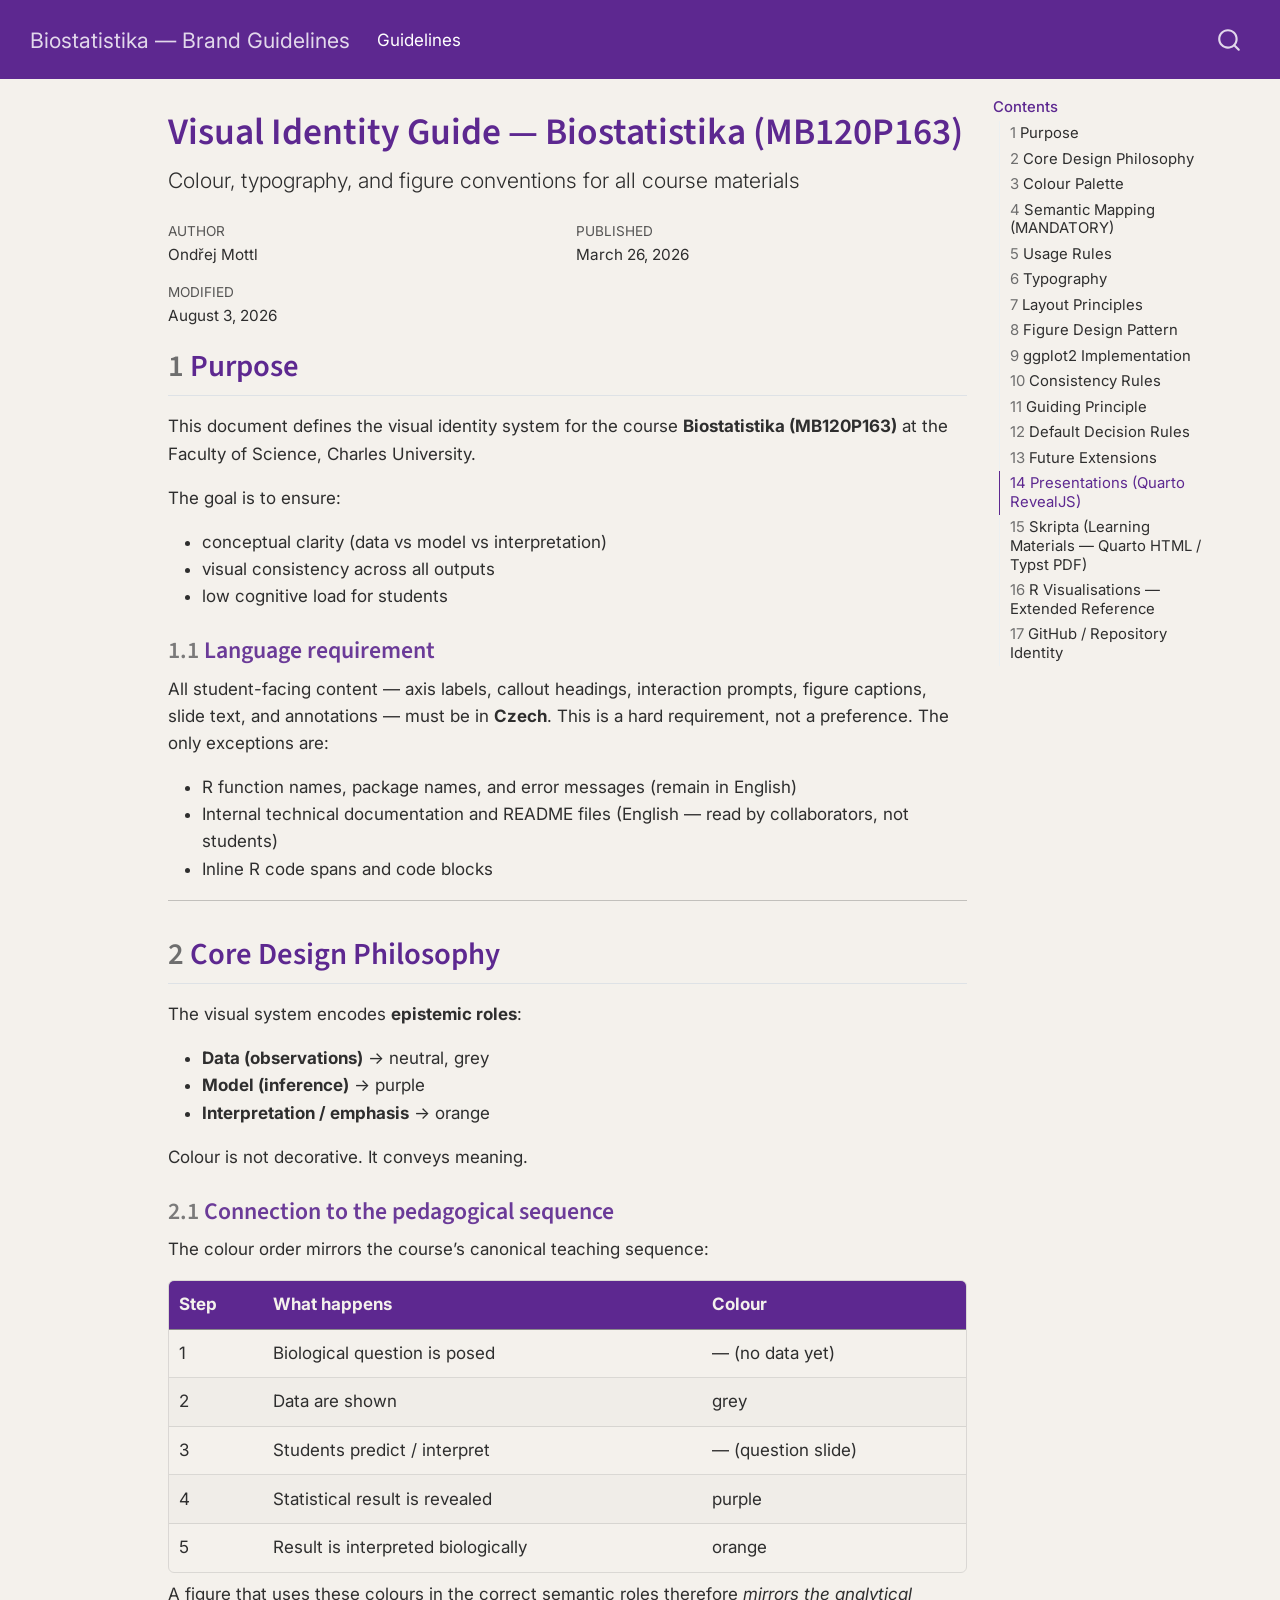
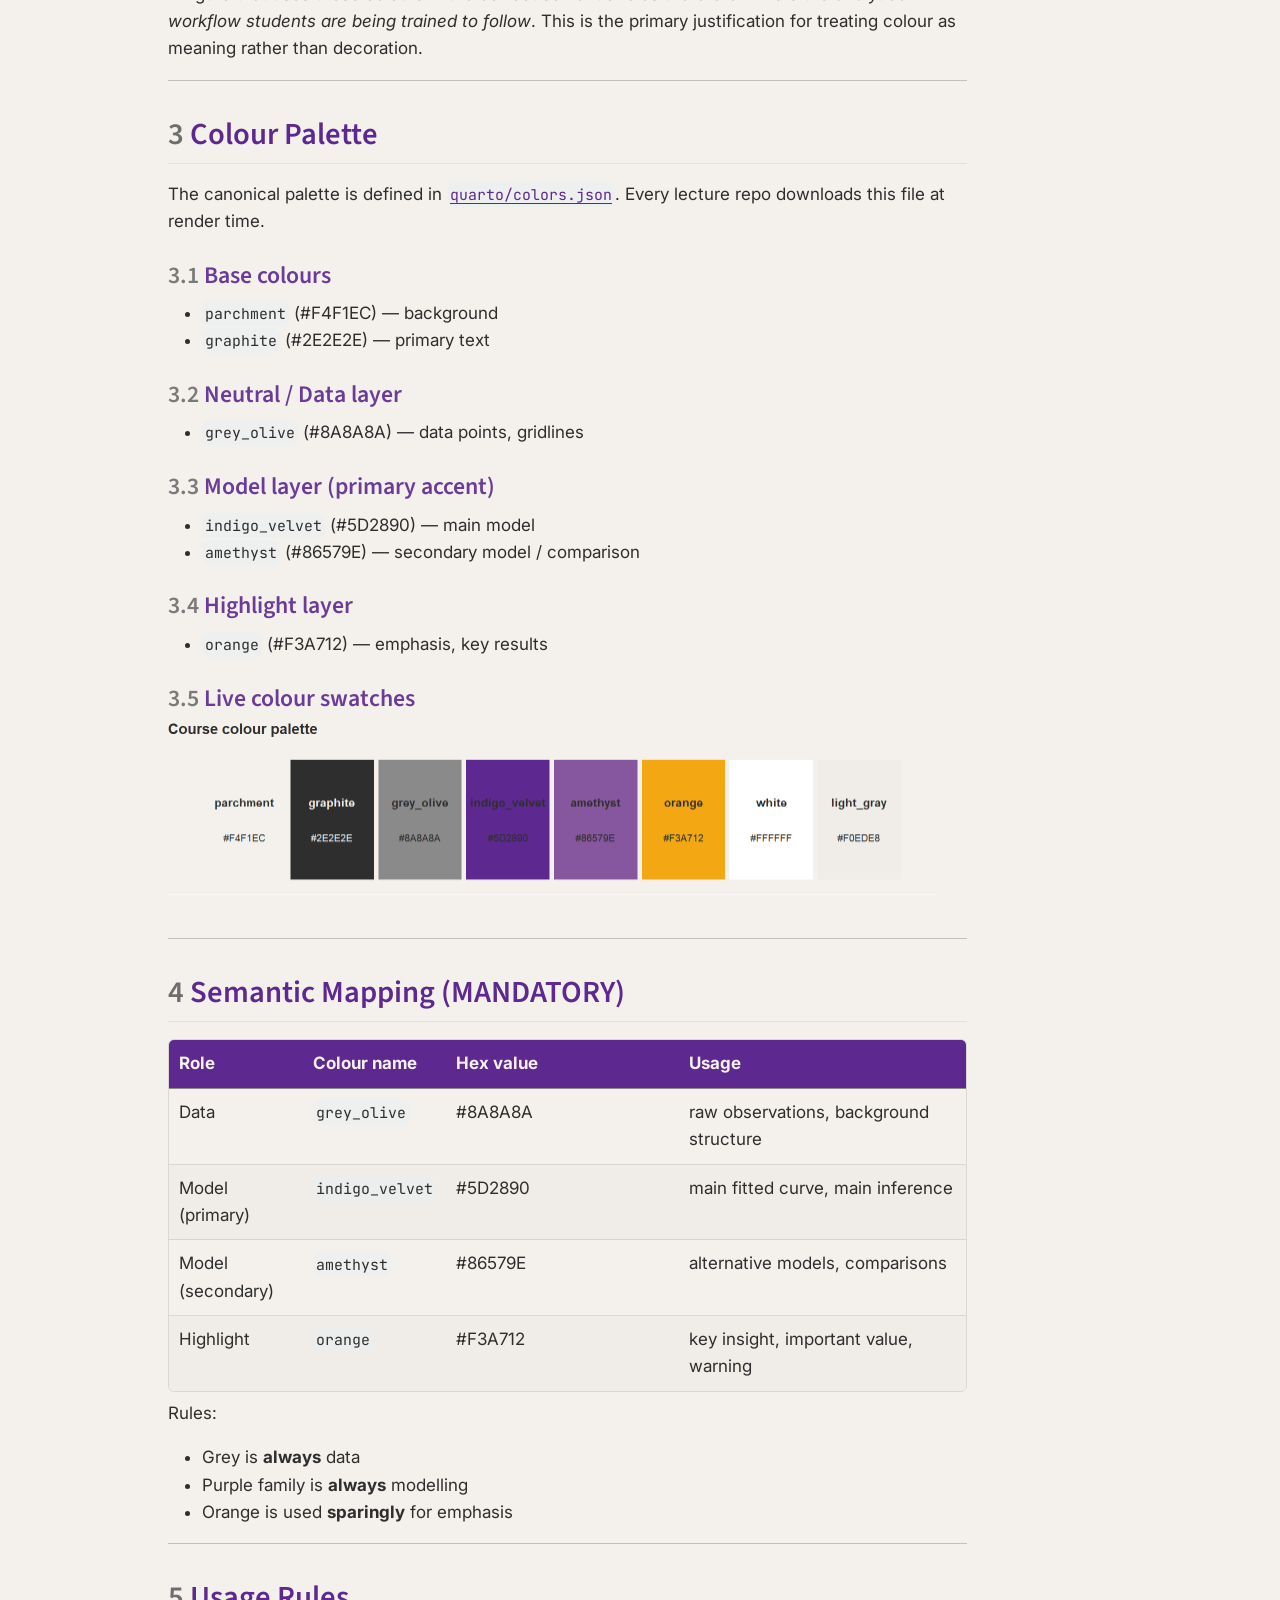
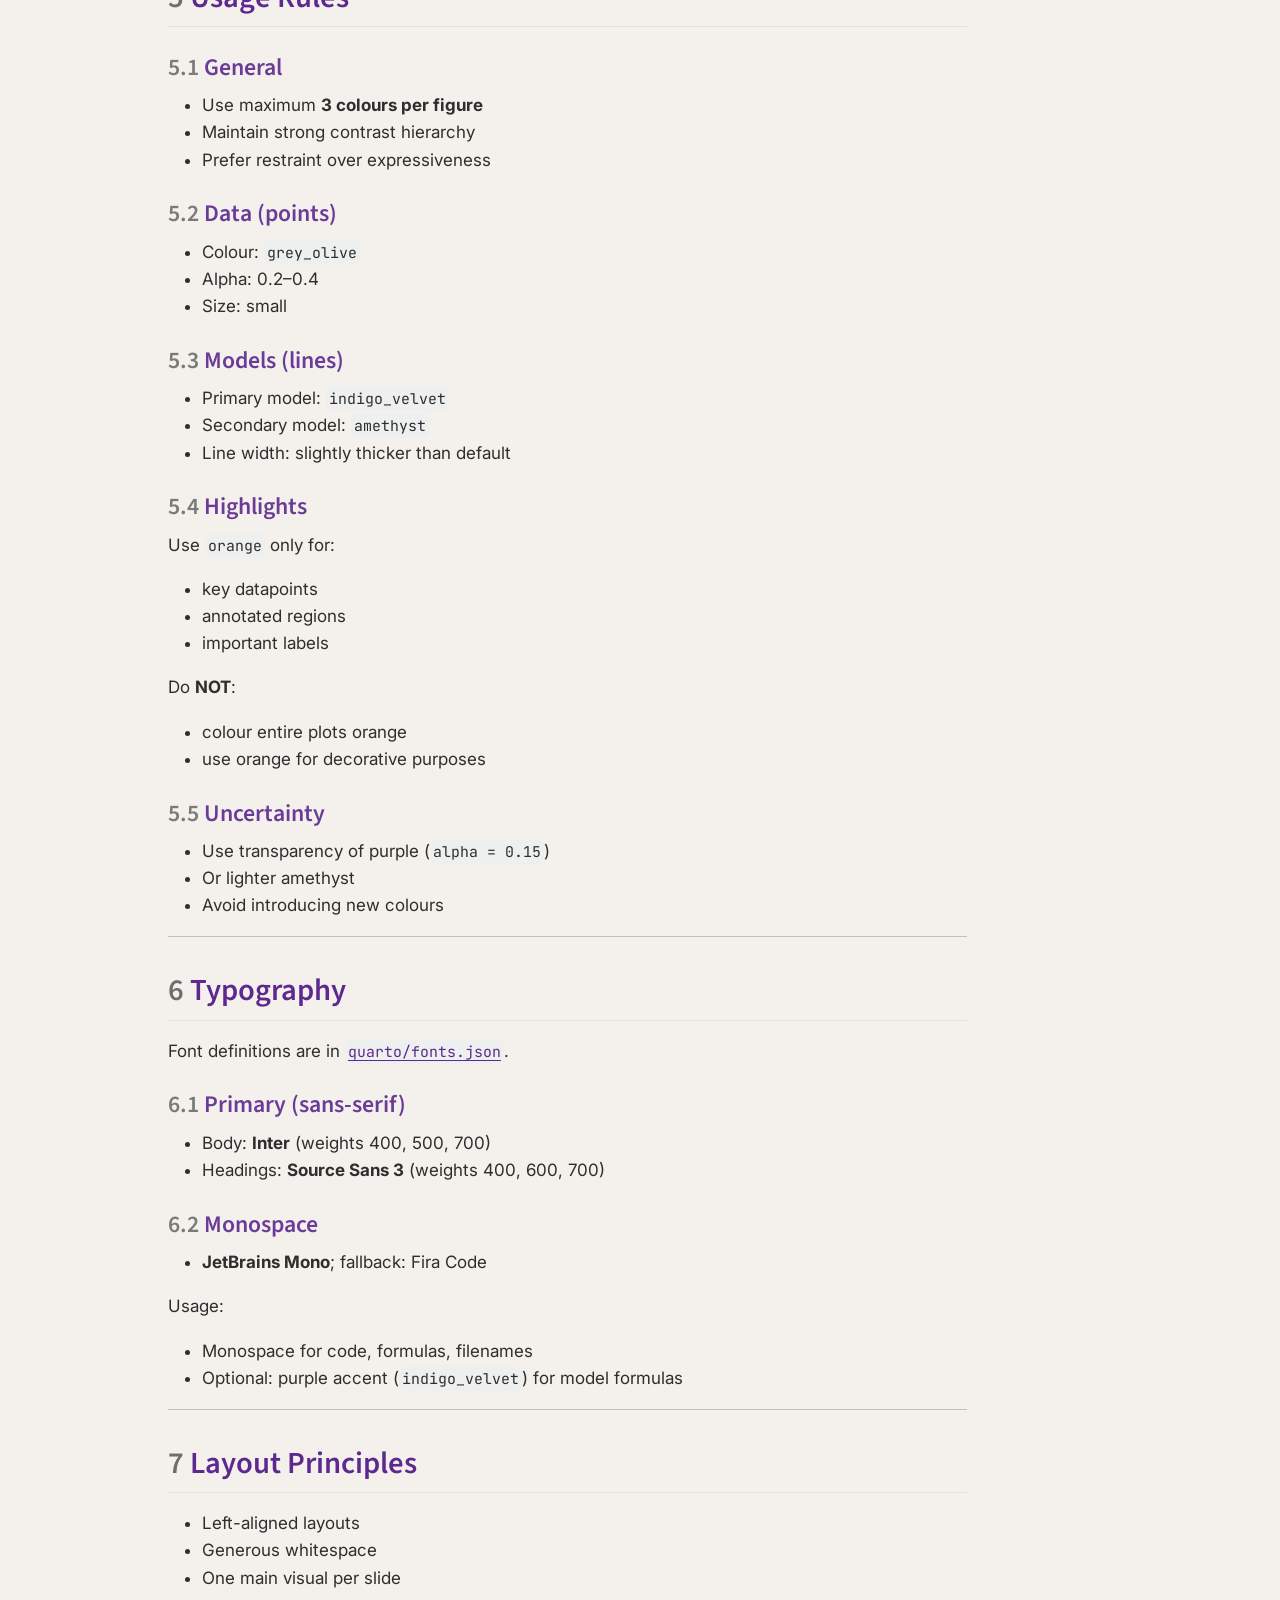
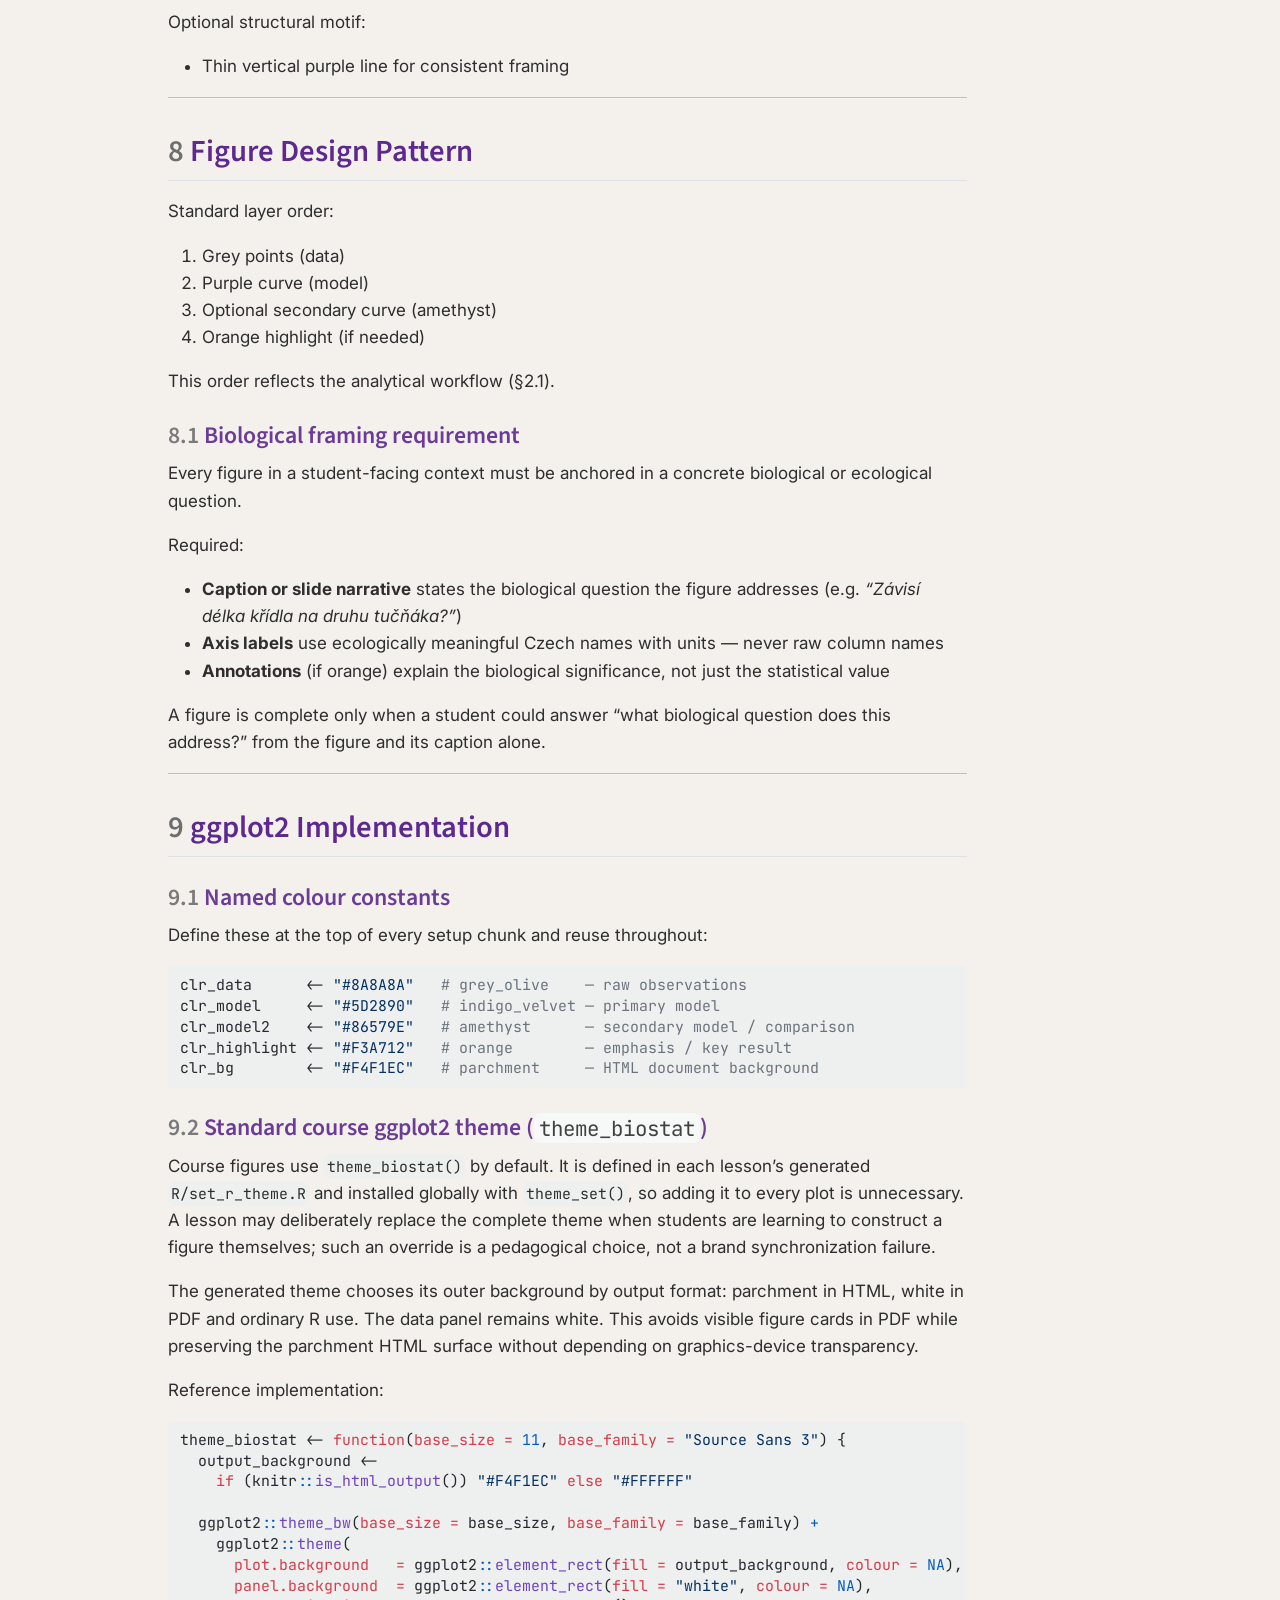
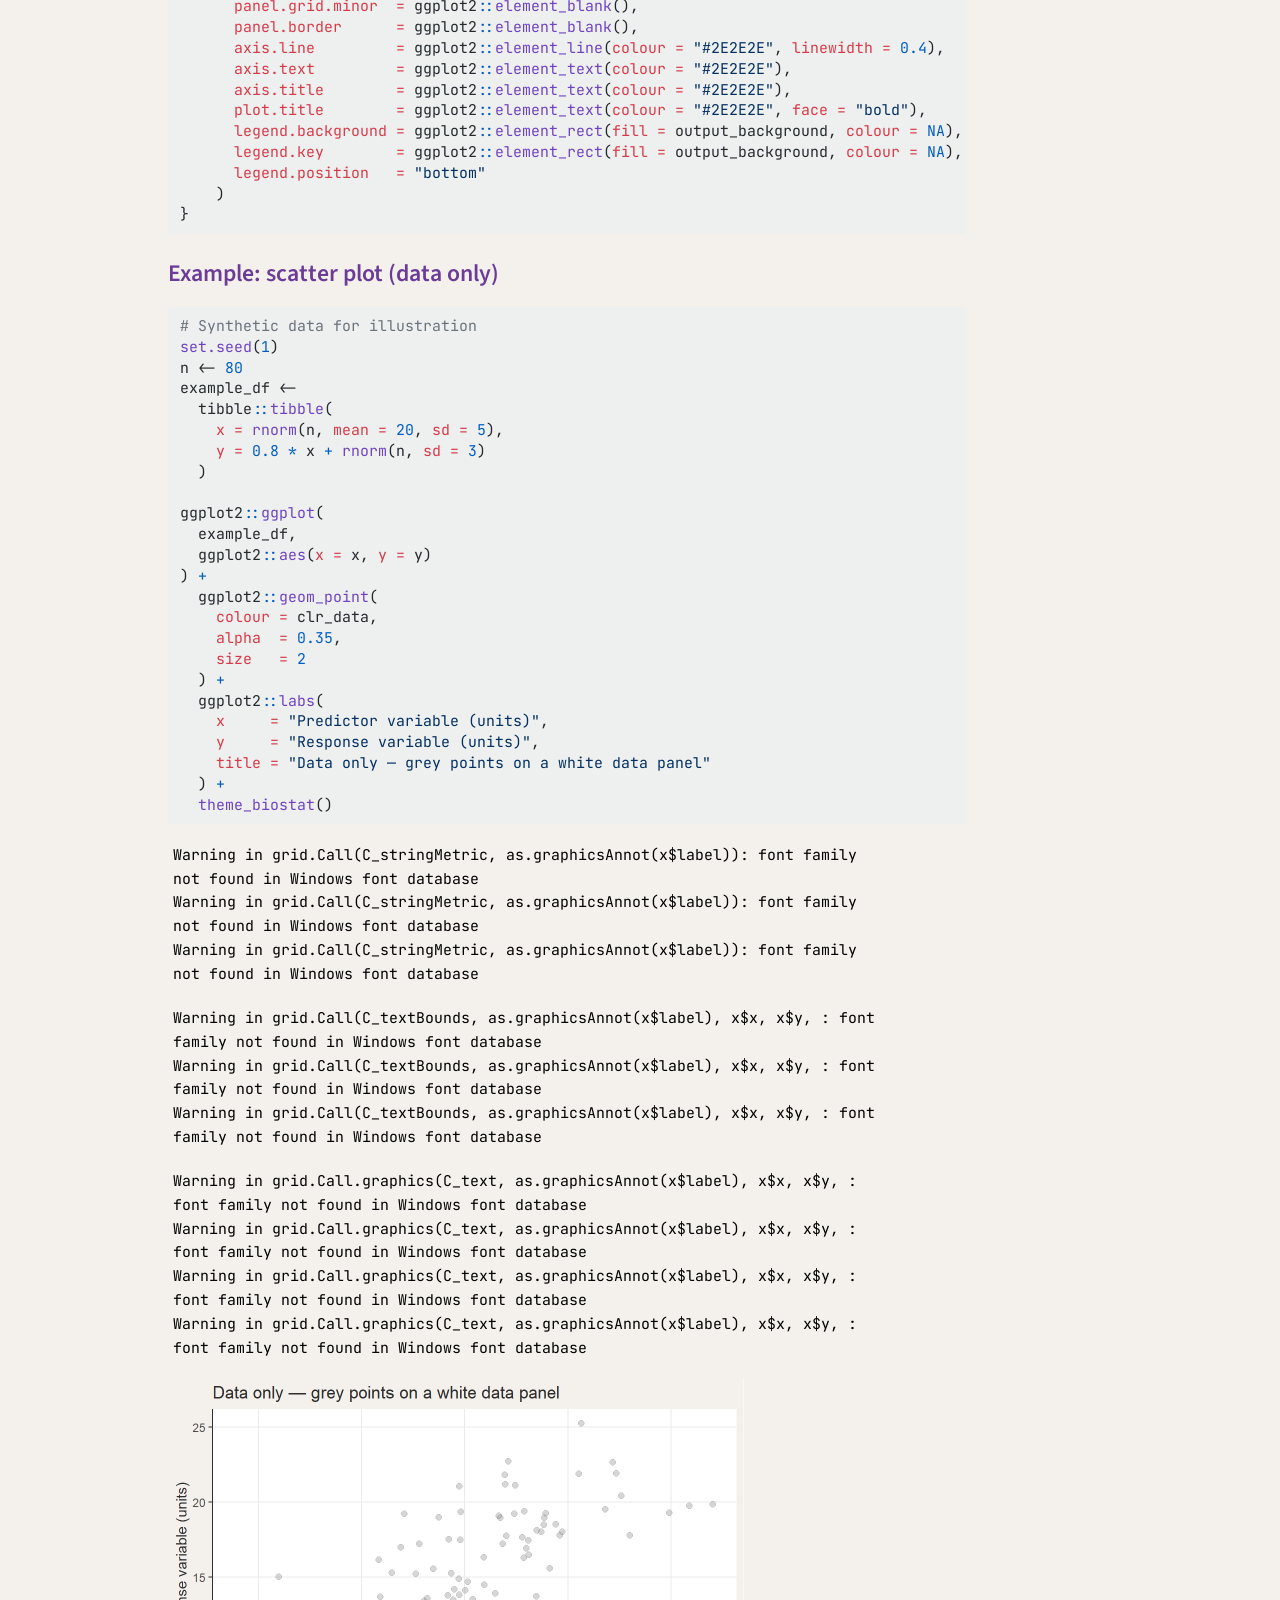
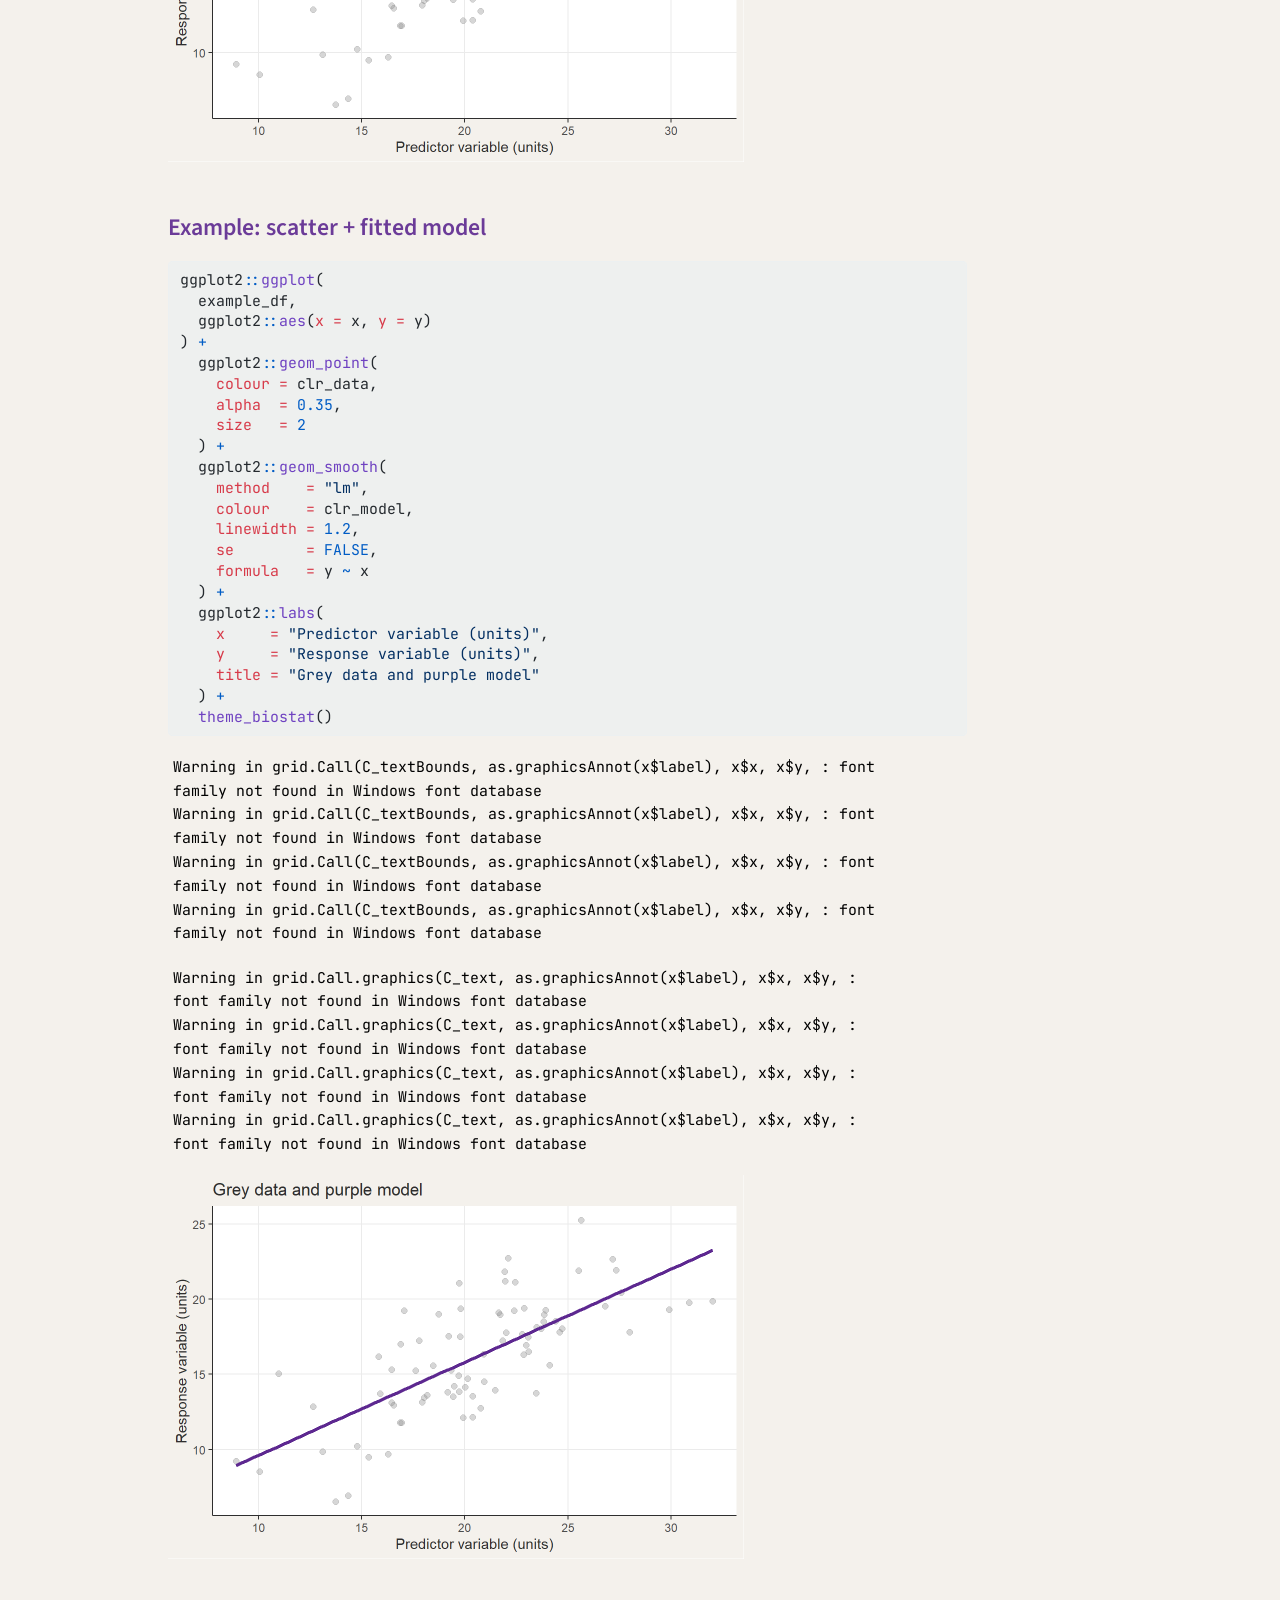
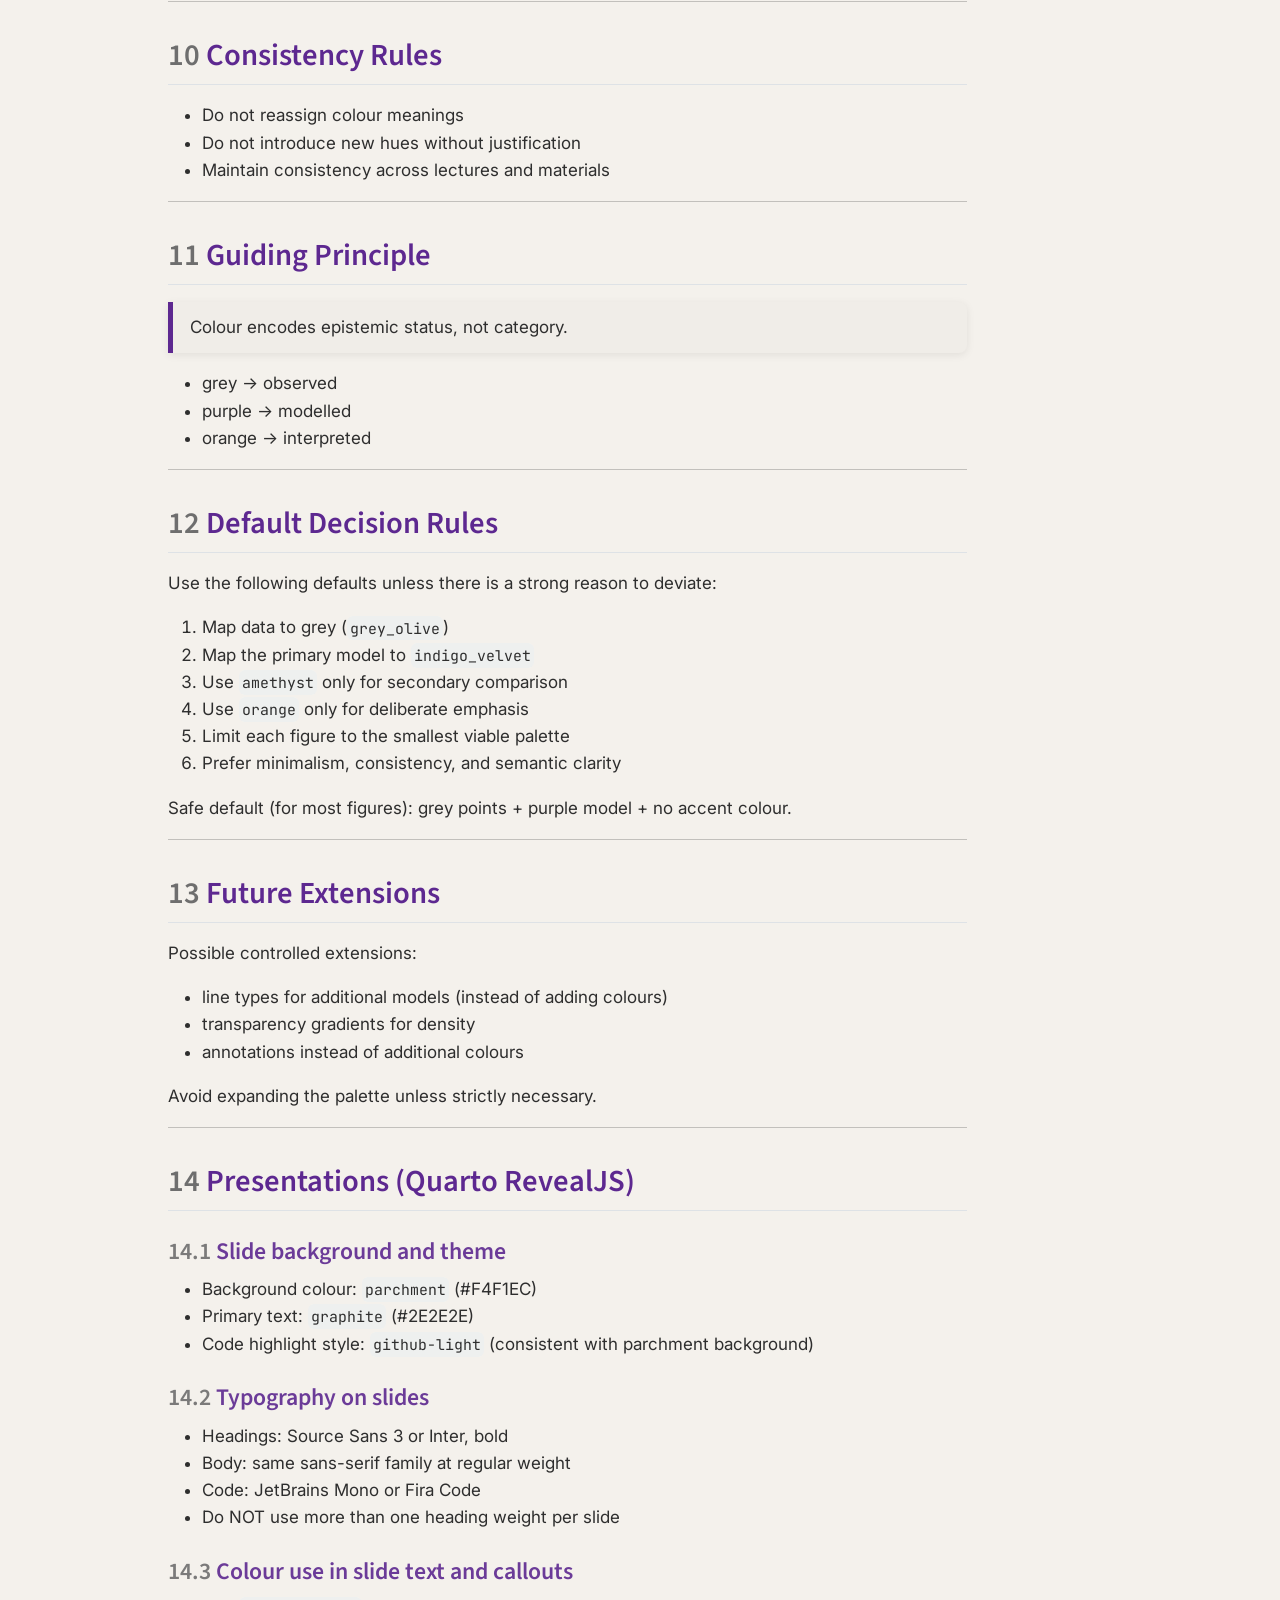
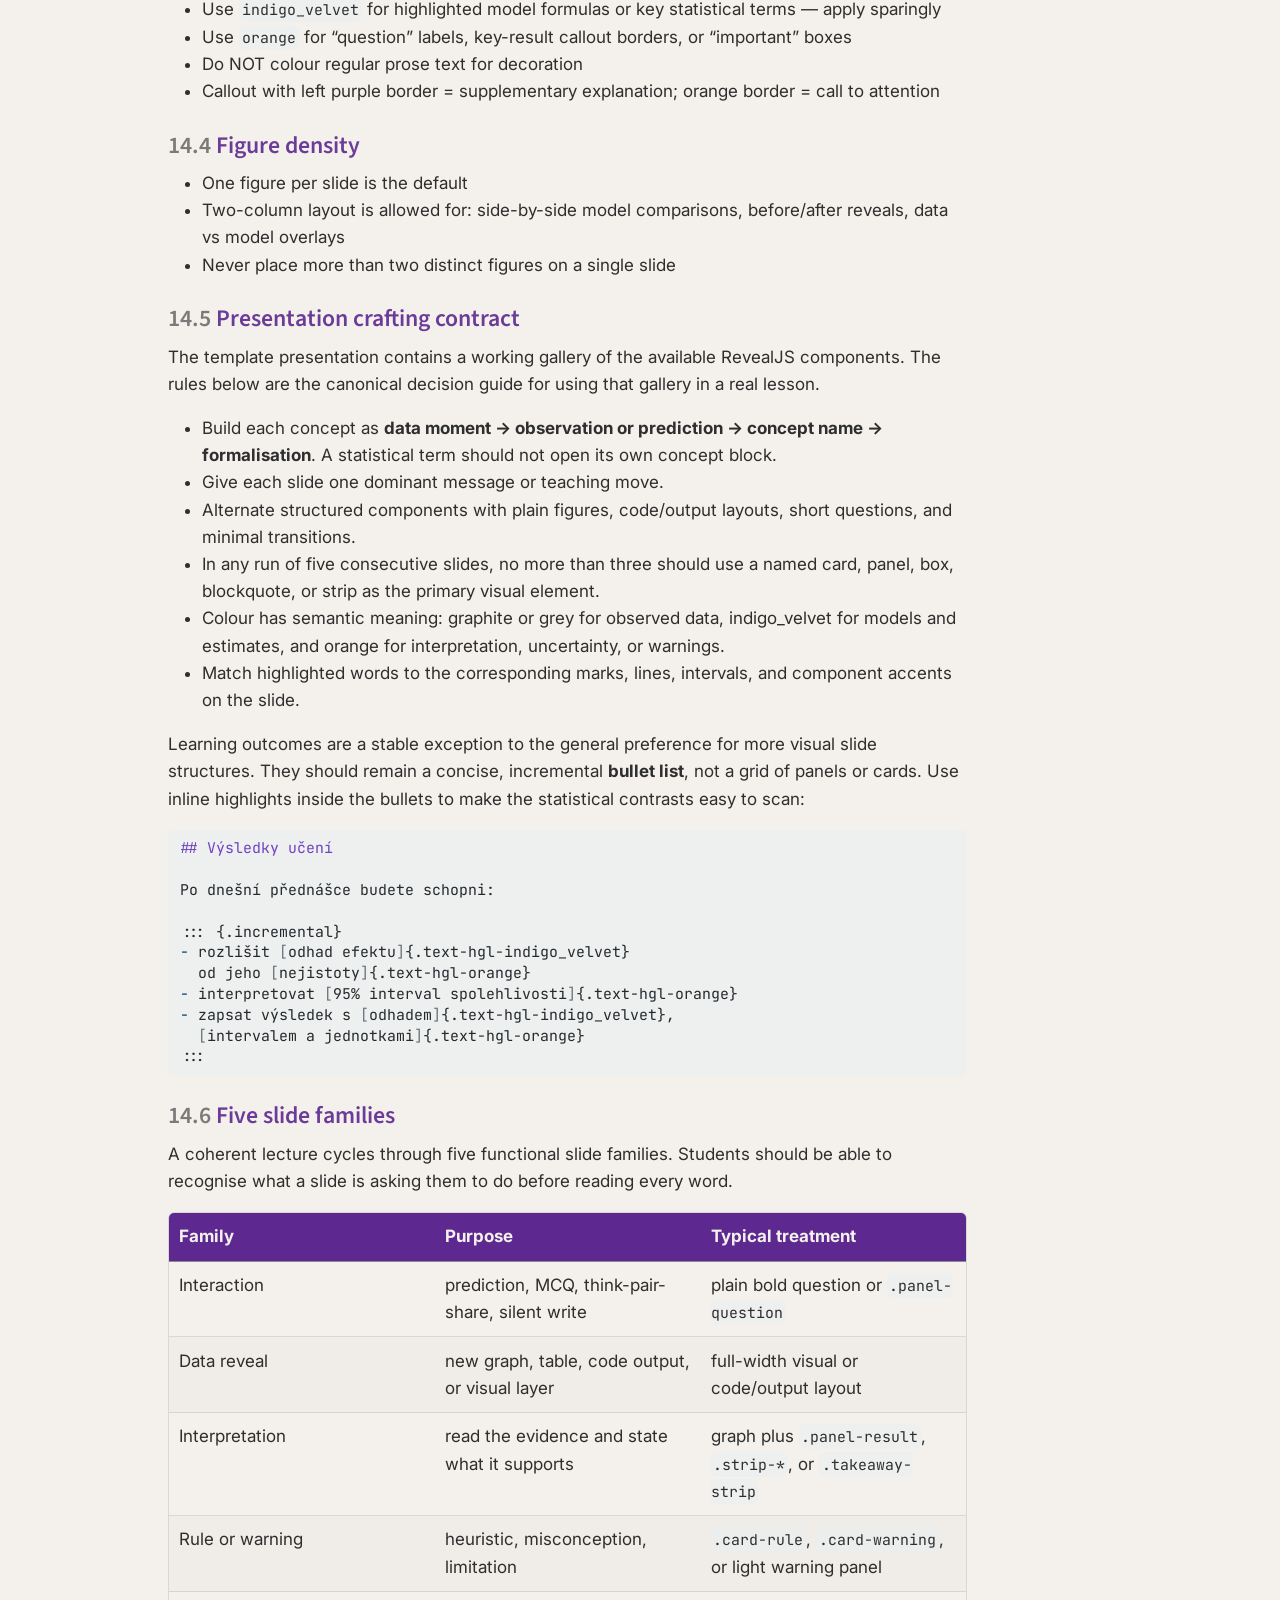
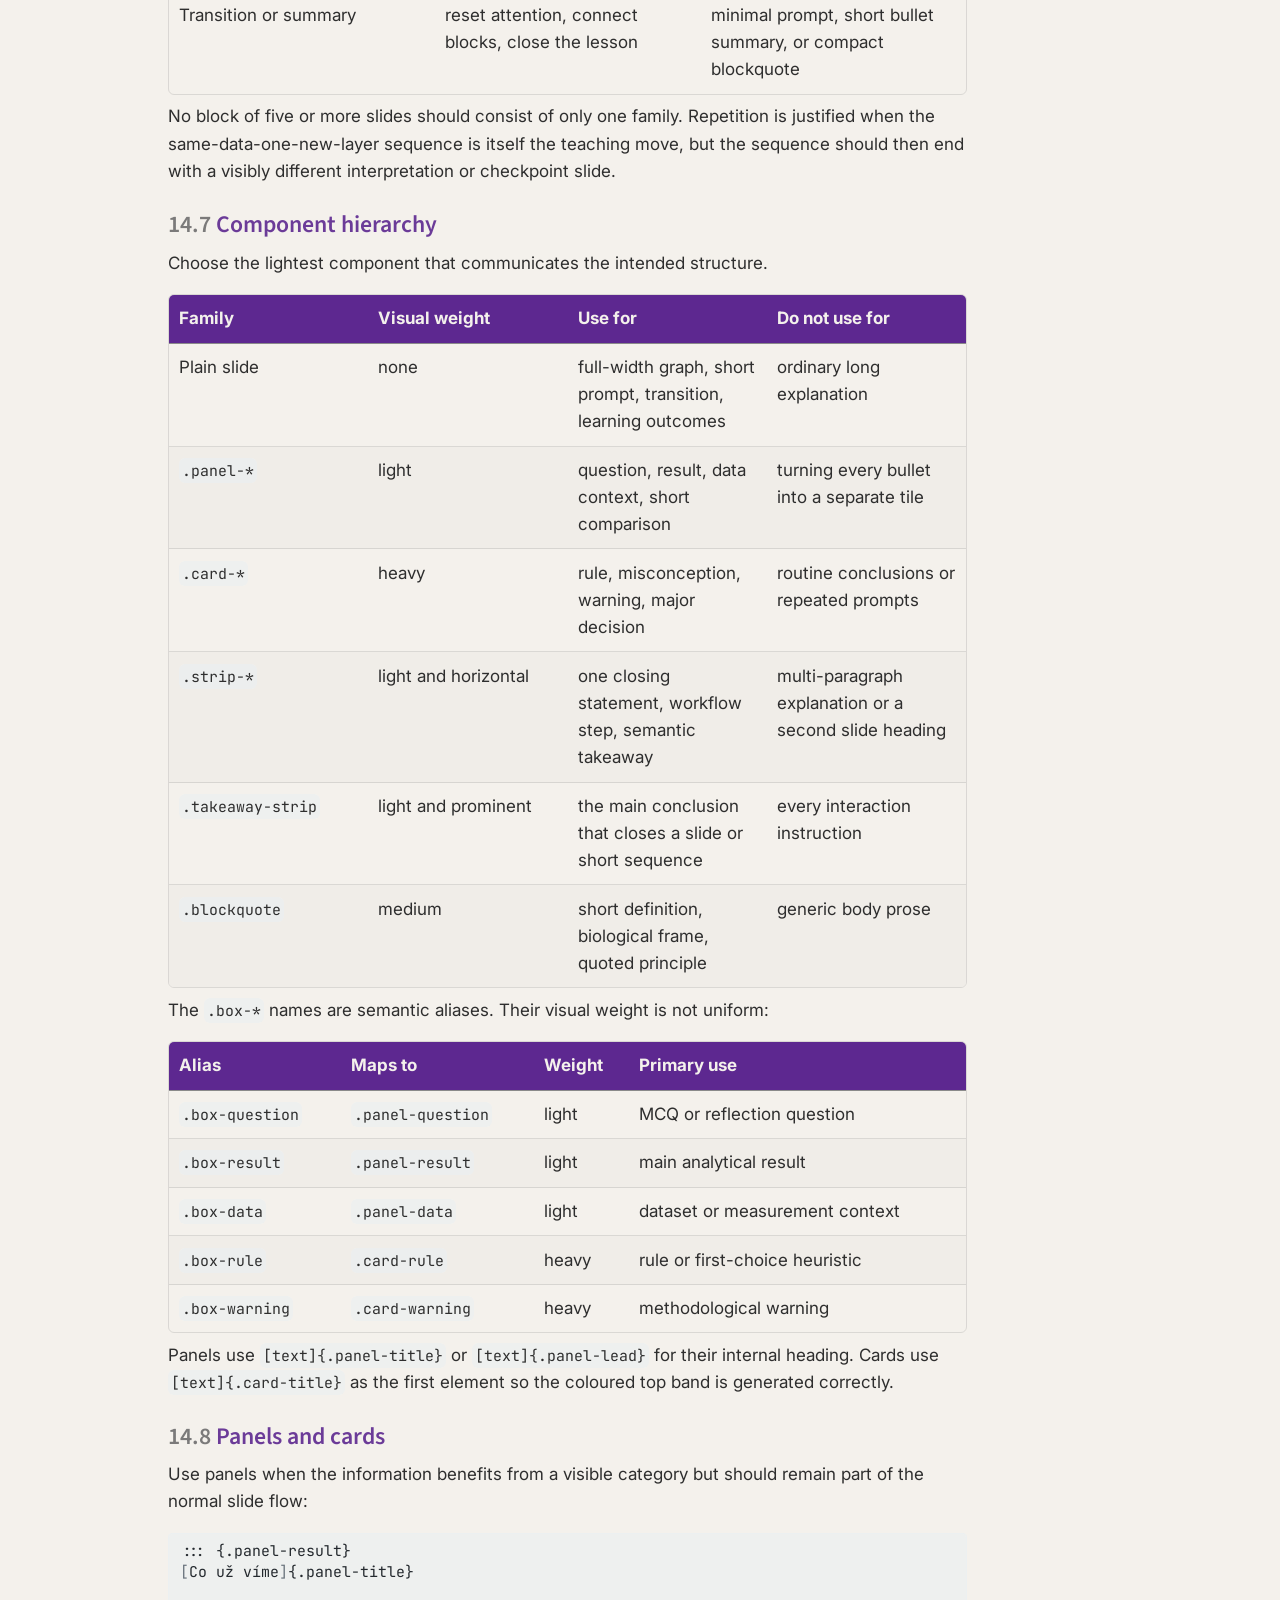
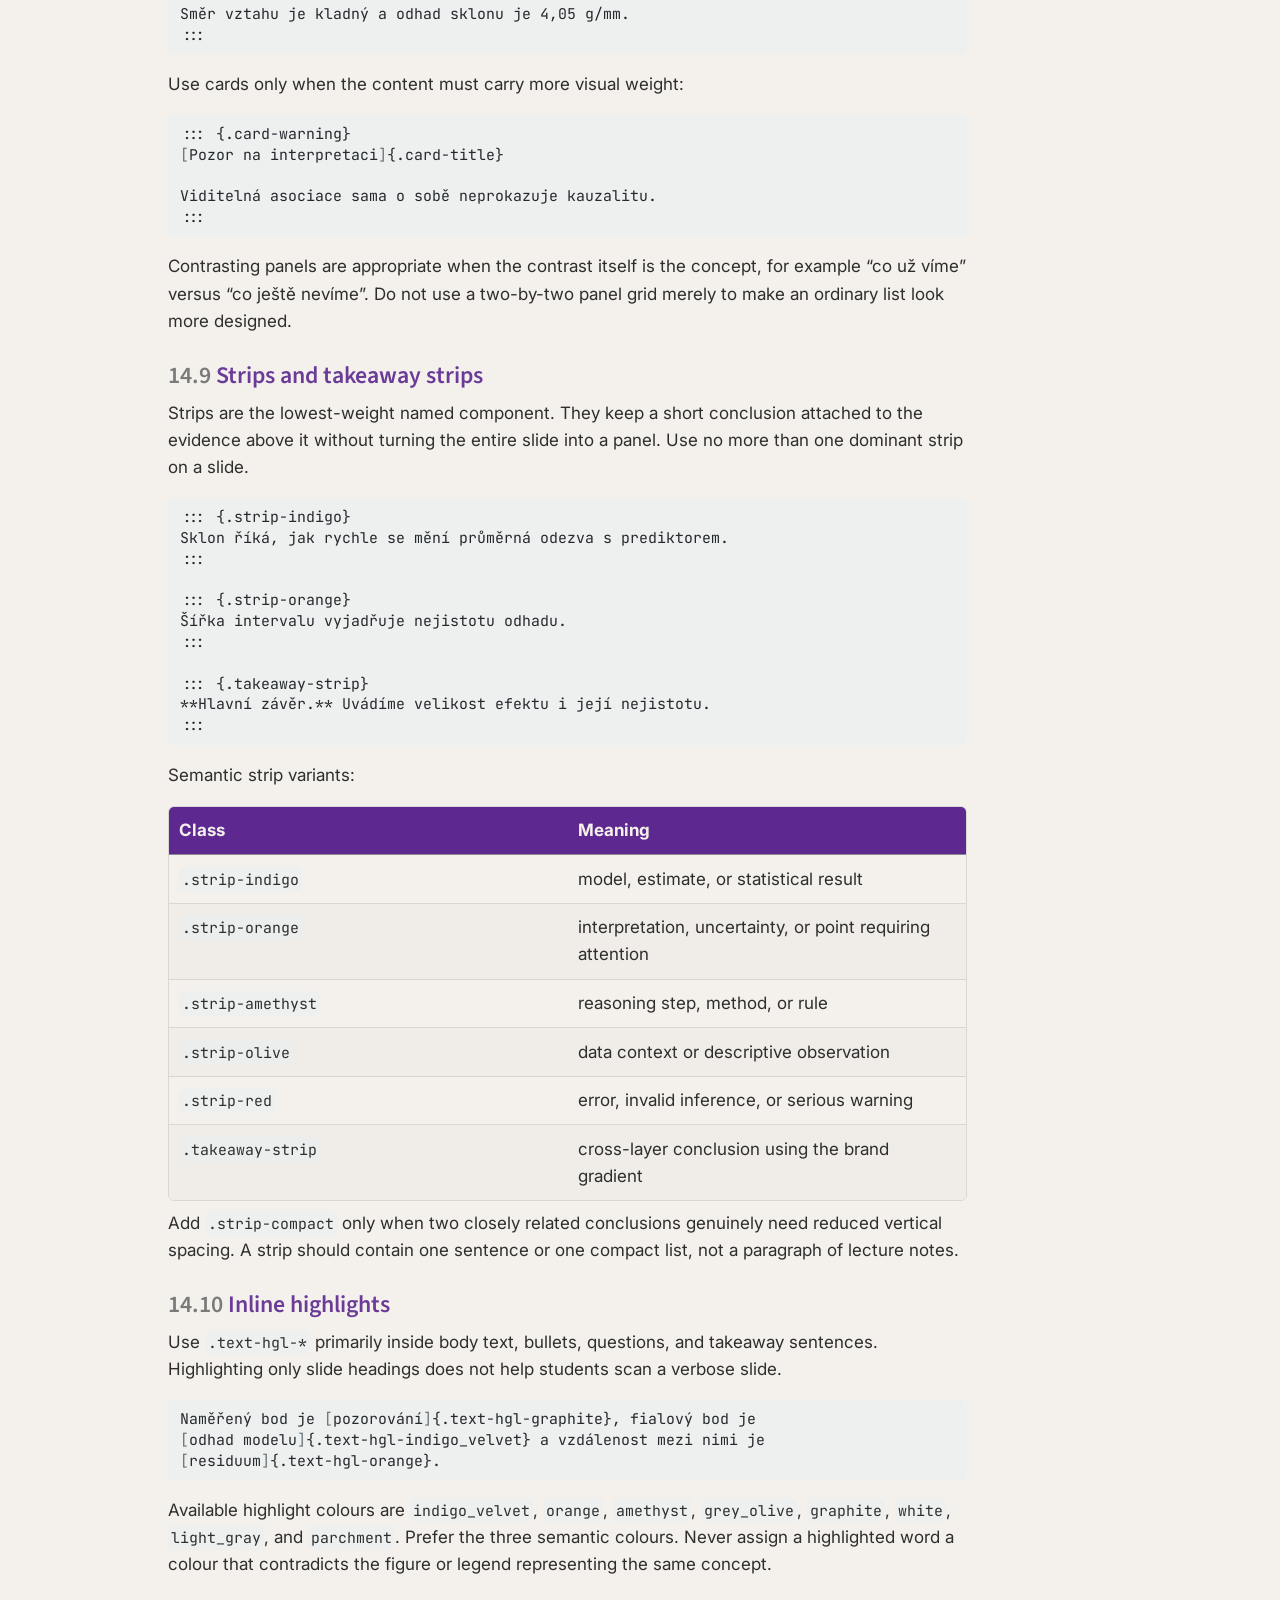
==== commit 13423546: "generate_theme: synchronize brand files and update theme generation logic" ====
--- a/docs/brand_guidelines.html
+++ b/docs/brand_guidelines.html
@@ -111,10 +111,6 @@
 
      Do not edit directly. Run R/generate_theme.R to regenerate. -->
 
-<link rel="preconnect" href="https://fonts.googleapis.com">
-
-<link rel="preconnect" href="https://fonts.gstatic.com" crossorigin="">
-
 <link href="https://fonts.googleapis.com/css2?family=Inter:wght@400;500;700&amp;display=swap" rel="stylesheet">
 
 <link href="https://fonts.googleapis.com/css2?family=Source+Sans+3:wght@400;600;700&amp;display=swap" rel="stylesheet">
@@ -318,7 +314,7 @@
     <div>
     <div class="quarto-title-meta-heading">Modified</div>
     <div class="quarto-title-meta-contents">
-      <p class="date-modified">July 25, 2026</p>
+      <p class="date-modified">August 3, 2026</p>
     </div>
   </div>
     
@@ -614,25 +610,32 @@
 <span id="cb1-2"><a href="#cb1-2" aria-hidden="true" tabindex="-1"></a>clr_model     <span class="ot">&lt;-</span> <span class="st">"#5D2890"</span>   <span class="co"># indigo_velvet — primary model</span></span>
 <span id="cb1-3"><a href="#cb1-3" aria-hidden="true" tabindex="-1"></a>clr_model2    <span class="ot">&lt;-</span> <span class="st">"#86579E"</span>   <span class="co"># amethyst      — secondary model / comparison</span></span>
 <span id="cb1-4"><a href="#cb1-4" aria-hidden="true" tabindex="-1"></a>clr_highlight <span class="ot">&lt;-</span> <span class="st">"#F3A712"</span>   <span class="co"># orange        — emphasis / key result</span></span>
-<span id="cb1-5"><a href="#cb1-5" aria-hidden="true" tabindex="-1"></a>clr_bg        <span class="ot">&lt;-</span> <span class="st">"#F4F1EC"</span>   <span class="co"># parchment     — plot background</span></span></code></pre></div><button title="Copy to Clipboard" class="code-copy-button"><i class="bi"></i></button></div>
+<span id="cb1-5"><a href="#cb1-5" aria-hidden="true" tabindex="-1"></a>clr_bg        <span class="ot">&lt;-</span> <span class="st">"#F4F1EC"</span>   <span class="co"># parchment     — HTML document background</span></span></code></pre></div><button title="Copy to Clipboard" class="code-copy-button"><i class="bi"></i></button></div>
 </section>
 <section id="standard-course-ggplot2-theme-theme_biostat" class="level3" data-number="9.2">
 <h3 data-number="9.2" class="anchored" data-anchor-id="standard-course-ggplot2-theme-theme_biostat"><span class="header-section-number">9.2</span> Standard course ggplot2 theme (<code>theme_biostat</code>)</h3>
-<p>Every figure must end with <code>+ theme_biostat()</code>. Define this function once in each lecture’s <code>R/set_r_theme.R</code> (generated automatically by <code>R/generate_theme.R</code>).</p>
+<p>Course figures use <code>theme_biostat()</code> by default. It is defined in each lesson’s generated <code>R/set_r_theme.R</code> and installed globally with <code>theme_set()</code>, so adding it to every plot is unnecessary. A lesson may deliberately replace the complete theme when students are learning to construct a figure themselves; such an override is a pedagogical choice, not a brand synchronization failure.</p>
+<p>The generated theme chooses its outer background by output format: parchment in HTML, white in PDF and ordinary R use. The data panel remains white. This avoids visible figure cards in PDF while preserving the parchment HTML surface without depending on graphics-device transparency.</p>
 <p>Reference implementation:</p>
-<div class="code-copy-outer-scaffold"><div class="sourceCode" id="cb2"><pre class="sourceCode r code-with-copy"><code class="sourceCode r"><span id="cb2-1"><a href="#cb2-1" aria-hidden="true" tabindex="-1"></a>theme_biostat <span class="ot">&lt;-</span> <span class="cf">function</span>() {</span>
-<span id="cb2-2"><a href="#cb2-2" aria-hidden="true" tabindex="-1"></a>  ggplot2<span class="sc">::</span><span class="fu">theme_minimal</span>(<span class="at">base_family =</span> <span class="st">"Source Sans 3"</span>) <span class="sc">+</span></span>
-<span id="cb2-3"><a href="#cb2-3" aria-hidden="true" tabindex="-1"></a>    ggplot2<span class="sc">::</span><span class="fu">theme</span>(</span>
-<span id="cb2-4"><a href="#cb2-4" aria-hidden="true" tabindex="-1"></a>      <span class="at">plot.background   =</span> ggplot2<span class="sc">::</span><span class="fu">element_rect</span>(<span class="at">fill =</span> <span class="st">"#F4F1EC"</span>, <span class="at">colour =</span> <span class="cn">NA</span>),</span>
-<span id="cb2-5"><a href="#cb2-5" aria-hidden="true" tabindex="-1"></a>      <span class="at">panel.background  =</span> ggplot2<span class="sc">::</span><span class="fu">element_rect</span>(<span class="at">fill =</span> <span class="st">"#F4F1EC"</span>, <span class="at">colour =</span> <span class="cn">NA</span>),</span>
-<span id="cb2-6"><a href="#cb2-6" aria-hidden="true" tabindex="-1"></a>      <span class="at">panel.grid.major  =</span> ggplot2<span class="sc">::</span><span class="fu">element_line</span>(<span class="at">colour =</span> <span class="st">"#E0DDD8"</span>),</span>
-<span id="cb2-7"><a href="#cb2-7" aria-hidden="true" tabindex="-1"></a>      <span class="at">panel.grid.minor  =</span> ggplot2<span class="sc">::</span><span class="fu">element_blank</span>(),</span>
-<span id="cb2-8"><a href="#cb2-8" aria-hidden="true" tabindex="-1"></a>      <span class="at">axis.text         =</span> ggplot2<span class="sc">::</span><span class="fu">element_text</span>(<span class="at">colour =</span> <span class="st">"#2E2E2E"</span>),</span>
-<span id="cb2-9"><a href="#cb2-9" aria-hidden="true" tabindex="-1"></a>      <span class="at">axis.title        =</span> ggplot2<span class="sc">::</span><span class="fu">element_text</span>(<span class="at">colour =</span> <span class="st">"#2E2E2E"</span>),</span>
-<span id="cb2-10"><a href="#cb2-10" aria-hidden="true" tabindex="-1"></a>      <span class="at">plot.title        =</span> ggplot2<span class="sc">::</span><span class="fu">element_text</span>(<span class="at">colour =</span> <span class="st">"#2E2E2E"</span>, <span class="at">face =</span> <span class="st">"bold"</span>),</span>
-<span id="cb2-11"><a href="#cb2-11" aria-hidden="true" tabindex="-1"></a>      <span class="at">legend.background =</span> ggplot2<span class="sc">::</span><span class="fu">element_rect</span>(<span class="at">fill =</span> <span class="st">"#F4F1EC"</span>, <span class="at">colour =</span> <span class="cn">NA</span>)</span>
-<span id="cb2-12"><a href="#cb2-12" aria-hidden="true" tabindex="-1"></a>    )</span>
-<span id="cb2-13"><a href="#cb2-13" aria-hidden="true" tabindex="-1"></a>}</span></code></pre></div><button title="Copy to Clipboard" class="code-copy-button"><i class="bi"></i></button></div>
+<div class="code-copy-outer-scaffold"><div class="sourceCode" id="cb2"><pre class="sourceCode r code-with-copy"><code class="sourceCode r"><span id="cb2-1"><a href="#cb2-1" aria-hidden="true" tabindex="-1"></a>theme_biostat <span class="ot">&lt;-</span> <span class="cf">function</span>(<span class="at">base_size =</span> <span class="dv">11</span>, <span class="at">base_family =</span> <span class="st">"Source Sans 3"</span>) {</span>
+<span id="cb2-2"><a href="#cb2-2" aria-hidden="true" tabindex="-1"></a>  output_background <span class="ot">&lt;-</span></span>
+<span id="cb2-3"><a href="#cb2-3" aria-hidden="true" tabindex="-1"></a>    <span class="cf">if</span> (knitr<span class="sc">::</span><span class="fu">is_html_output</span>()) <span class="st">"#F4F1EC"</span> <span class="cf">else</span> <span class="st">"#FFFFFF"</span></span>
+<span id="cb2-4"><a href="#cb2-4" aria-hidden="true" tabindex="-1"></a></span>
+<span id="cb2-5"><a href="#cb2-5" aria-hidden="true" tabindex="-1"></a>  ggplot2<span class="sc">::</span><span class="fu">theme_bw</span>(<span class="at">base_size =</span> base_size, <span class="at">base_family =</span> base_family) <span class="sc">+</span></span>
+<span id="cb2-6"><a href="#cb2-6" aria-hidden="true" tabindex="-1"></a>    ggplot2<span class="sc">::</span><span class="fu">theme</span>(</span>
+<span id="cb2-7"><a href="#cb2-7" aria-hidden="true" tabindex="-1"></a>      <span class="at">plot.background   =</span> ggplot2<span class="sc">::</span><span class="fu">element_rect</span>(<span class="at">fill =</span> output_background, <span class="at">colour =</span> <span class="cn">NA</span>),</span>
+<span id="cb2-8"><a href="#cb2-8" aria-hidden="true" tabindex="-1"></a>      <span class="at">panel.background  =</span> ggplot2<span class="sc">::</span><span class="fu">element_rect</span>(<span class="at">fill =</span> <span class="st">"white"</span>, <span class="at">colour =</span> <span class="cn">NA</span>),</span>
+<span id="cb2-9"><a href="#cb2-9" aria-hidden="true" tabindex="-1"></a>      <span class="at">panel.grid.minor  =</span> ggplot2<span class="sc">::</span><span class="fu">element_blank</span>(),</span>
+<span id="cb2-10"><a href="#cb2-10" aria-hidden="true" tabindex="-1"></a>      <span class="at">panel.border      =</span> ggplot2<span class="sc">::</span><span class="fu">element_blank</span>(),</span>
+<span id="cb2-11"><a href="#cb2-11" aria-hidden="true" tabindex="-1"></a>      <span class="at">axis.line         =</span> ggplot2<span class="sc">::</span><span class="fu">element_line</span>(<span class="at">colour =</span> <span class="st">"#2E2E2E"</span>, <span class="at">linewidth =</span> <span class="fl">0.4</span>),</span>
+<span id="cb2-12"><a href="#cb2-12" aria-hidden="true" tabindex="-1"></a>      <span class="at">axis.text         =</span> ggplot2<span class="sc">::</span><span class="fu">element_text</span>(<span class="at">colour =</span> <span class="st">"#2E2E2E"</span>),</span>
+<span id="cb2-13"><a href="#cb2-13" aria-hidden="true" tabindex="-1"></a>      <span class="at">axis.title        =</span> ggplot2<span class="sc">::</span><span class="fu">element_text</span>(<span class="at">colour =</span> <span class="st">"#2E2E2E"</span>),</span>
+<span id="cb2-14"><a href="#cb2-14" aria-hidden="true" tabindex="-1"></a>      <span class="at">plot.title        =</span> ggplot2<span class="sc">::</span><span class="fu">element_text</span>(<span class="at">colour =</span> <span class="st">"#2E2E2E"</span>, <span class="at">face =</span> <span class="st">"bold"</span>),</span>
+<span id="cb2-15"><a href="#cb2-15" aria-hidden="true" tabindex="-1"></a>      <span class="at">legend.background =</span> ggplot2<span class="sc">::</span><span class="fu">element_rect</span>(<span class="at">fill =</span> output_background, <span class="at">colour =</span> <span class="cn">NA</span>),</span>
+<span id="cb2-16"><a href="#cb2-16" aria-hidden="true" tabindex="-1"></a>      <span class="at">legend.key        =</span> ggplot2<span class="sc">::</span><span class="fu">element_rect</span>(<span class="at">fill =</span> output_background, <span class="at">colour =</span> <span class="cn">NA</span>),</span>
+<span id="cb2-17"><a href="#cb2-17" aria-hidden="true" tabindex="-1"></a>      <span class="at">legend.position   =</span> <span class="st">"bottom"</span></span>
+<span id="cb2-18"><a href="#cb2-18" aria-hidden="true" tabindex="-1"></a>    )</span>
+<span id="cb2-19"><a href="#cb2-19" aria-hidden="true" tabindex="-1"></a>}</span></code></pre></div><button title="Copy to Clipboard" class="code-copy-button"><i class="bi"></i></button></div>
 </section>
 <section id="example-scatter-plot-data-only" class="level3 unnumbered">
 <h3 class="unnumbered anchored" data-anchor-id="example-scatter-plot-data-only">Example: scatter plot (data only)</h3>
@@ -658,15 +661,35 @@
 <span id="cb3-19"><a href="#cb3-19" aria-hidden="true" tabindex="-1"></a>  ggplot2<span class="sc">::</span><span class="fu">labs</span>(</span>
 <span id="cb3-20"><a href="#cb3-20" aria-hidden="true" tabindex="-1"></a>    <span class="at">x     =</span> <span class="st">"Predictor variable (units)"</span>,</span>
 <span id="cb3-21"><a href="#cb3-21" aria-hidden="true" tabindex="-1"></a>    <span class="at">y     =</span> <span class="st">"Response variable (units)"</span>,</span>
-<span id="cb3-22"><a href="#cb3-22" aria-hidden="true" tabindex="-1"></a>    <span class="at">title =</span> <span class="st">"Data only — grey points on parchment"</span></span>
+<span id="cb3-22"><a href="#cb3-22" aria-hidden="true" tabindex="-1"></a>    <span class="at">title =</span> <span class="st">"Data only — grey points on a white data panel"</span></span>
 <span id="cb3-23"><a href="#cb3-23" aria-hidden="true" tabindex="-1"></a>  ) <span class="sc">+</span></span>
-<span id="cb3-24"><a href="#cb3-24" aria-hidden="true" tabindex="-1"></a>  ggplot2<span class="sc">::</span><span class="fu">theme_minimal</span>(<span class="at">base_family =</span> <span class="st">"sans"</span>) <span class="sc">+</span></span>
-<span id="cb3-25"><a href="#cb3-25" aria-hidden="true" tabindex="-1"></a>  ggplot2<span class="sc">::</span><span class="fu">theme</span>(</span>
-<span id="cb3-26"><a href="#cb3-26" aria-hidden="true" tabindex="-1"></a>    <span class="at">plot.background  =</span> ggplot2<span class="sc">::</span><span class="fu">element_rect</span>(<span class="at">fill =</span> clr_bg, <span class="at">colour =</span> <span class="cn">NA</span>),</span>
-<span id="cb3-27"><a href="#cb3-27" aria-hidden="true" tabindex="-1"></a>    <span class="at">panel.background =</span> ggplot2<span class="sc">::</span><span class="fu">element_rect</span>(<span class="at">fill =</span> clr_bg, <span class="at">colour =</span> <span class="cn">NA</span>),</span>
-<span id="cb3-28"><a href="#cb3-28" aria-hidden="true" tabindex="-1"></a>    <span class="at">panel.grid.major =</span> ggplot2<span class="sc">::</span><span class="fu">element_line</span>(<span class="at">colour =</span> <span class="st">"#E0DDD8"</span>),</span>
-<span id="cb3-29"><a href="#cb3-29" aria-hidden="true" tabindex="-1"></a>    <span class="at">panel.grid.minor =</span> ggplot2<span class="sc">::</span><span class="fu">element_blank</span>()</span>
-<span id="cb3-30"><a href="#cb3-30" aria-hidden="true" tabindex="-1"></a>  )</span></code></pre></div><button title="Copy to Clipboard" class="code-copy-button"><i class="bi"></i></button></div>
+<span id="cb3-24"><a href="#cb3-24" aria-hidden="true" tabindex="-1"></a>  <span class="fu">theme_biostat</span>()</span></code></pre></div><button title="Copy to Clipboard" class="code-copy-button"><i class="bi"></i></button></div>
+<div class="cell-output cell-output-stderr">
+<pre><code>Warning in grid.Call(C_stringMetric, as.graphicsAnnot(x$label)): font family
+not found in Windows font database
+Warning in grid.Call(C_stringMetric, as.graphicsAnnot(x$label)): font family
+not found in Windows font database
+Warning in grid.Call(C_stringMetric, as.graphicsAnnot(x$label)): font family
+not found in Windows font database</code></pre>
+</div>
+<div class="cell-output cell-output-stderr">
+<pre><code>Warning in grid.Call(C_textBounds, as.graphicsAnnot(x$label), x$x, x$y, : font
+family not found in Windows font database
+Warning in grid.Call(C_textBounds, as.graphicsAnnot(x$label), x$x, x$y, : font
+family not found in Windows font database
+Warning in grid.Call(C_textBounds, as.graphicsAnnot(x$label), x$x, x$y, : font
+family not found in Windows font database</code></pre>
+</div>
+<div class="cell-output cell-output-stderr">
+<pre><code>Warning in grid.Call.graphics(C_text, as.graphicsAnnot(x$label), x$x, x$y, :
+font family not found in Windows font database
+Warning in grid.Call.graphics(C_text, as.graphicsAnnot(x$label), x$x, x$y, :
+font family not found in Windows font database
+Warning in grid.Call.graphics(C_text, as.graphicsAnnot(x$label), x$x, x$y, :
+font family not found in Windows font database
+Warning in grid.Call.graphics(C_text, as.graphicsAnnot(x$label), x$x, x$y, :
+font family not found in Windows font database</code></pre>
+</div>
 <div class="cell-output-display">
 <div>
 <figure class="figure">
@@ -679,34 +702,48 @@
 <section id="example-scatter-fitted-model" class="level3 unnumbered">
 <h3 class="unnumbered anchored" data-anchor-id="example-scatter-fitted-model">Example: scatter + fitted model</h3>
 <div class="cell">
-<div class="code-copy-outer-scaffold"><div class="sourceCode cell-code" id="cb4"><pre class="sourceCode r code-with-copy"><code class="sourceCode r"><span id="cb4-1"><a href="#cb4-1" aria-hidden="true" tabindex="-1"></a>ggplot2<span class="sc">::</span><span class="fu">ggplot</span>(</span>
-<span id="cb4-2"><a href="#cb4-2" aria-hidden="true" tabindex="-1"></a>  example_df,</span>
-<span id="cb4-3"><a href="#cb4-3" aria-hidden="true" tabindex="-1"></a>  ggplot2<span class="sc">::</span><span class="fu">aes</span>(<span class="at">x =</span> x, <span class="at">y =</span> y)</span>
-<span id="cb4-4"><a href="#cb4-4" aria-hidden="true" tabindex="-1"></a>) <span class="sc">+</span></span>
-<span id="cb4-5"><a href="#cb4-5" aria-hidden="true" tabindex="-1"></a>  ggplot2<span class="sc">::</span><span class="fu">geom_point</span>(</span>
-<span id="cb4-6"><a href="#cb4-6" aria-hidden="true" tabindex="-1"></a>    <span class="at">colour =</span> clr_data,</span>
-<span id="cb4-7"><a href="#cb4-7" aria-hidden="true" tabindex="-1"></a>    <span class="at">alpha  =</span> <span class="fl">0.35</span>,</span>
-<span id="cb4-8"><a href="#cb4-8" aria-hidden="true" tabindex="-1"></a>    <span class="at">size   =</span> <span class="dv">2</span></span>
-<span id="cb4-9"><a href="#cb4-9" aria-hidden="true" tabindex="-1"></a>  ) <span class="sc">+</span></span>
-<span id="cb4-10"><a href="#cb4-10" aria-hidden="true" tabindex="-1"></a>  ggplot2<span class="sc">::</span><span class="fu">geom_smooth</span>(</span>
-<span id="cb4-11"><a href="#cb4-11" aria-hidden="true" tabindex="-1"></a>    <span class="at">method    =</span> <span class="st">"lm"</span>,</span>
-<span id="cb4-12"><a href="#cb4-12" aria-hidden="true" tabindex="-1"></a>    <span class="at">colour    =</span> clr_model,</span>
-<span id="cb4-13"><a href="#cb4-13" aria-hidden="true" tabindex="-1"></a>    <span class="at">linewidth =</span> <span class="fl">1.2</span>,</span>
-<span id="cb4-14"><a href="#cb4-14" aria-hidden="true" tabindex="-1"></a>    <span class="at">se        =</span> <span class="cn">FALSE</span>,</span>
-<span id="cb4-15"><a href="#cb4-15" aria-hidden="true" tabindex="-1"></a>    <span class="at">formula   =</span> y <span class="sc">~</span> x</span>
-<span id="cb4-16"><a href="#cb4-16" aria-hidden="true" tabindex="-1"></a>  ) <span class="sc">+</span></span>
-<span id="cb4-17"><a href="#cb4-17" aria-hidden="true" tabindex="-1"></a>  ggplot2<span class="sc">::</span><span class="fu">labs</span>(</span>
-<span id="cb4-18"><a href="#cb4-18" aria-hidden="true" tabindex="-1"></a>    <span class="at">x     =</span> <span class="st">"Predictor variable (units)"</span>,</span>
-<span id="cb4-19"><a href="#cb4-19" aria-hidden="true" tabindex="-1"></a>    <span class="at">y     =</span> <span class="st">"Response variable (units)"</span>,</span>
-<span id="cb4-20"><a href="#cb4-20" aria-hidden="true" tabindex="-1"></a>    <span class="at">title =</span> <span class="st">"Data (grey) + model (purple)"</span></span>
-<span id="cb4-21"><a href="#cb4-21" aria-hidden="true" tabindex="-1"></a>  ) <span class="sc">+</span></span>
-<span id="cb4-22"><a href="#cb4-22" aria-hidden="true" tabindex="-1"></a>  ggplot2<span class="sc">::</span><span class="fu">theme_minimal</span>(<span class="at">base_family =</span> <span class="st">"sans"</span>) <span class="sc">+</span></span>
-<span id="cb4-23"><a href="#cb4-23" aria-hidden="true" tabindex="-1"></a>  ggplot2<span class="sc">::</span><span class="fu">theme</span>(</span>
-<span id="cb4-24"><a href="#cb4-24" aria-hidden="true" tabindex="-1"></a>    <span class="at">plot.background  =</span> ggplot2<span class="sc">::</span><span class="fu">element_rect</span>(<span class="at">fill =</span> clr_bg, <span class="at">colour =</span> <span class="cn">NA</span>),</span>
-<span id="cb4-25"><a href="#cb4-25" aria-hidden="true" tabindex="-1"></a>    <span class="at">panel.background =</span> ggplot2<span class="sc">::</span><span class="fu">element_rect</span>(<span class="at">fill =</span> clr_bg, <span class="at">colour =</span> <span class="cn">NA</span>),</span>
-<span id="cb4-26"><a href="#cb4-26" aria-hidden="true" tabindex="-1"></a>    <span class="at">panel.grid.major =</span> ggplot2<span class="sc">::</span><span class="fu">element_line</span>(<span class="at">colour =</span> <span class="st">"#E0DDD8"</span>),</span>
-<span id="cb4-27"><a href="#cb4-27" aria-hidden="true" tabindex="-1"></a>    <span class="at">panel.grid.minor =</span> ggplot2<span class="sc">::</span><span class="fu">element_blank</span>()</span>
-<span id="cb4-28"><a href="#cb4-28" aria-hidden="true" tabindex="-1"></a>  )</span></code></pre></div><button title="Copy to Clipboard" class="code-copy-button"><i class="bi"></i></button></div>
+<div class="code-copy-outer-scaffold"><div class="sourceCode cell-code" id="cb7"><pre class="sourceCode r code-with-copy"><code class="sourceCode r"><span id="cb7-1"><a href="#cb7-1" aria-hidden="true" tabindex="-1"></a>ggplot2<span class="sc">::</span><span class="fu">ggplot</span>(</span>
+<span id="cb7-2"><a href="#cb7-2" aria-hidden="true" tabindex="-1"></a>  example_df,</span>
+<span id="cb7-3"><a href="#cb7-3" aria-hidden="true" tabindex="-1"></a>  ggplot2<span class="sc">::</span><span class="fu">aes</span>(<span class="at">x =</span> x, <span class="at">y =</span> y)</span>
+<span id="cb7-4"><a href="#cb7-4" aria-hidden="true" tabindex="-1"></a>) <span class="sc">+</span></span>
+<span id="cb7-5"><a href="#cb7-5" aria-hidden="true" tabindex="-1"></a>  ggplot2<span class="sc">::</span><span class="fu">geom_point</span>(</span>
+<span id="cb7-6"><a href="#cb7-6" aria-hidden="true" tabindex="-1"></a>    <span class="at">colour =</span> clr_data,</span>
+<span id="cb7-7"><a href="#cb7-7" aria-hidden="true" tabindex="-1"></a>    <span class="at">alpha  =</span> <span class="fl">0.35</span>,</span>
+<span id="cb7-8"><a href="#cb7-8" aria-hidden="true" tabindex="-1"></a>    <span class="at">size   =</span> <span class="dv">2</span></span>
+<span id="cb7-9"><a href="#cb7-9" aria-hidden="true" tabindex="-1"></a>  ) <span class="sc">+</span></span>
+<span id="cb7-10"><a href="#cb7-10" aria-hidden="true" tabindex="-1"></a>  ggplot2<span class="sc">::</span><span class="fu">geom_smooth</span>(</span>
+<span id="cb7-11"><a href="#cb7-11" aria-hidden="true" tabindex="-1"></a>    <span class="at">method    =</span> <span class="st">"lm"</span>,</span>
+<span id="cb7-12"><a href="#cb7-12" aria-hidden="true" tabindex="-1"></a>    <span class="at">colour    =</span> clr_model,</span>
+<span id="cb7-13"><a href="#cb7-13" aria-hidden="true" tabindex="-1"></a>    <span class="at">linewidth =</span> <span class="fl">1.2</span>,</span>
+<span id="cb7-14"><a href="#cb7-14" aria-hidden="true" tabindex="-1"></a>    <span class="at">se        =</span> <span class="cn">FALSE</span>,</span>
+<span id="cb7-15"><a href="#cb7-15" aria-hidden="true" tabindex="-1"></a>    <span class="at">formula   =</span> y <span class="sc">~</span> x</span>
+<span id="cb7-16"><a href="#cb7-16" aria-hidden="true" tabindex="-1"></a>  ) <span class="sc">+</span></span>
+<span id="cb7-17"><a href="#cb7-17" aria-hidden="true" tabindex="-1"></a>  ggplot2<span class="sc">::</span><span class="fu">labs</span>(</span>
+<span id="cb7-18"><a href="#cb7-18" aria-hidden="true" tabindex="-1"></a>    <span class="at">x     =</span> <span class="st">"Predictor variable (units)"</span>,</span>
+<span id="cb7-19"><a href="#cb7-19" aria-hidden="true" tabindex="-1"></a>    <span class="at">y     =</span> <span class="st">"Response variable (units)"</span>,</span>
+<span id="cb7-20"><a href="#cb7-20" aria-hidden="true" tabindex="-1"></a>    <span class="at">title =</span> <span class="st">"Grey data and purple model"</span></span>
+<span id="cb7-21"><a href="#cb7-21" aria-hidden="true" tabindex="-1"></a>  ) <span class="sc">+</span></span>
+<span id="cb7-22"><a href="#cb7-22" aria-hidden="true" tabindex="-1"></a>  <span class="fu">theme_biostat</span>()</span></code></pre></div><button title="Copy to Clipboard" class="code-copy-button"><i class="bi"></i></button></div>
+<div class="cell-output cell-output-stderr">
+<pre><code>Warning in grid.Call(C_textBounds, as.graphicsAnnot(x$label), x$x, x$y, : font
+family not found in Windows font database
+Warning in grid.Call(C_textBounds, as.graphicsAnnot(x$label), x$x, x$y, : font
+family not found in Windows font database
+Warning in grid.Call(C_textBounds, as.graphicsAnnot(x$label), x$x, x$y, : font
+family not found in Windows font database
+Warning in grid.Call(C_textBounds, as.graphicsAnnot(x$label), x$x, x$y, : font
+family not found in Windows font database</code></pre>
+</div>
+<div class="cell-output cell-output-stderr">
+<pre><code>Warning in grid.Call.graphics(C_text, as.graphicsAnnot(x$label), x$x, x$y, :
+font family not found in Windows font database
+Warning in grid.Call.graphics(C_text, as.graphicsAnnot(x$label), x$x, x$y, :
+font family not found in Windows font database
+Warning in grid.Call.graphics(C_text, as.graphicsAnnot(x$label), x$x, x$y, :
+font family not found in Windows font database
+Warning in grid.Call.graphics(C_text, as.graphicsAnnot(x$label), x$x, x$y, :
+font family not found in Windows font database</code></pre>
+</div>
 <div class="cell-output-display">
 <div>
 <figure class="figure">
@@ -812,17 +849,17 @@
 <li>Match highlighted words to the corresponding marks, lines, intervals, and component accents on the slide.</li>
 </ul>
 <p>Learning outcomes are a stable exception to the general preference for more visual slide structures. They should remain a concise, incremental <strong>bullet list</strong>, not a grid of panels or cards. Use inline highlights inside the bullets to make the statistical contrasts easy to scan:</p>
-<div class="code-copy-outer-scaffold"><div class="sourceCode" id="cb5"><pre class="sourceCode markdown code-with-copy"><code class="sourceCode markdown"><span id="cb5-1"><a href="#cb5-1" aria-hidden="true" tabindex="-1"></a><span class="fu">## Výsledky učení</span></span>
-<span id="cb5-2"><a href="#cb5-2" aria-hidden="true" tabindex="-1"></a></span>
-<span id="cb5-3"><a href="#cb5-3" aria-hidden="true" tabindex="-1"></a>Po dnešní přednášce budete schopni:</span>
-<span id="cb5-4"><a href="#cb5-4" aria-hidden="true" tabindex="-1"></a></span>
-<span id="cb5-5"><a href="#cb5-5" aria-hidden="true" tabindex="-1"></a>::: {.incremental}</span>
-<span id="cb5-6"><a href="#cb5-6" aria-hidden="true" tabindex="-1"></a><span class="ss">- </span>rozlišit <span class="co">[</span><span class="ot">odhad efektu</span><span class="co">]</span>{.text-hgl-indigo_velvet}</span>
-<span id="cb5-7"><a href="#cb5-7" aria-hidden="true" tabindex="-1"></a>  od jeho <span class="co">[</span><span class="ot">nejistoty</span><span class="co">]</span>{.text-hgl-orange}</span>
-<span id="cb5-8"><a href="#cb5-8" aria-hidden="true" tabindex="-1"></a><span class="ss">- </span>interpretovat <span class="co">[</span><span class="ot">95% interval spolehlivosti</span><span class="co">]</span>{.text-hgl-orange}</span>
-<span id="cb5-9"><a href="#cb5-9" aria-hidden="true" tabindex="-1"></a><span class="ss">- </span>zapsat výsledek s <span class="co">[</span><span class="ot">odhadem</span><span class="co">]</span>{.text-hgl-indigo_velvet},</span>
-<span id="cb5-10"><a href="#cb5-10" aria-hidden="true" tabindex="-1"></a>  <span class="co">[</span><span class="ot">intervalem a jednotkami</span><span class="co">]</span>{.text-hgl-orange}</span>
-<span id="cb5-11"><a href="#cb5-11" aria-hidden="true" tabindex="-1"></a>:::</span></code></pre></div><button title="Copy to Clipboard" class="code-copy-button"><i class="bi"></i></button></div>
+<div class="code-copy-outer-scaffold"><div class="sourceCode" id="cb10"><pre class="sourceCode markdown code-with-copy"><code class="sourceCode markdown"><span id="cb10-1"><a href="#cb10-1" aria-hidden="true" tabindex="-1"></a><span class="fu">## Výsledky učení</span></span>
+<span id="cb10-2"><a href="#cb10-2" aria-hidden="true" tabindex="-1"></a></span>
+<span id="cb10-3"><a href="#cb10-3" aria-hidden="true" tabindex="-1"></a>Po dnešní přednášce budete schopni:</span>
+<span id="cb10-4"><a href="#cb10-4" aria-hidden="true" tabindex="-1"></a></span>
+<span id="cb10-5"><a href="#cb10-5" aria-hidden="true" tabindex="-1"></a>::: {.incremental}</span>
+<span id="cb10-6"><a href="#cb10-6" aria-hidden="true" tabindex="-1"></a><span class="ss">- </span>rozlišit <span class="co">[</span><span class="ot">odhad efektu</span><span class="co">]</span>{.text-hgl-indigo_velvet}</span>
+<span id="cb10-7"><a href="#cb10-7" aria-hidden="true" tabindex="-1"></a>  od jeho <span class="co">[</span><span class="ot">nejistoty</span><span class="co">]</span>{.text-hgl-orange}</span>
+<span id="cb10-8"><a href="#cb10-8" aria-hidden="true" tabindex="-1"></a><span class="ss">- </span>interpretovat <span class="co">[</span><span class="ot">95% interval spolehlivosti</span><span class="co">]</span>{.text-hgl-orange}</span>
+<span id="cb10-9"><a href="#cb10-9" aria-hidden="true" tabindex="-1"></a><span class="ss">- </span>zapsat výsledek s <span class="co">[</span><span class="ot">odhadem</span><span class="co">]</span>{.text-hgl-indigo_velvet},</span>
+<span id="cb10-10"><a href="#cb10-10" aria-hidden="true" tabindex="-1"></a>  <span class="co">[</span><span class="ot">intervalem a jednotkami</span><span class="co">]</span>{.text-hgl-orange}</span>
+<span id="cb10-11"><a href="#cb10-11" aria-hidden="true" tabindex="-1"></a>:::</span></code></pre></div><button title="Copy to Clipboard" class="code-copy-button"><i class="bi"></i></button></div>
 </section>
 <section id="five-slide-families" class="level3" data-number="14.6">
 <h3 data-number="14.6" class="anchored" data-anchor-id="five-slide-families"><span class="header-section-number">14.6</span> Five slide families</h3>
@@ -975,33 +1012,33 @@
 <section id="panels-and-cards" class="level3" data-number="14.8">
 <h3 data-number="14.8" class="anchored" data-anchor-id="panels-and-cards"><span class="header-section-number">14.8</span> Panels and cards</h3>
 <p>Use panels when the information benefits from a visible category but should remain part of the normal slide flow:</p>
-<div class="code-copy-outer-scaffold"><div class="sourceCode" id="cb6"><pre class="sourceCode markdown code-with-copy"><code class="sourceCode markdown"><span id="cb6-1"><a href="#cb6-1" aria-hidden="true" tabindex="-1"></a>::: {.panel-result}</span>
-<span id="cb6-2"><a href="#cb6-2" aria-hidden="true" tabindex="-1"></a><span class="co">[</span><span class="ot">Co už víme</span><span class="co">]</span>{.panel-title}</span>
-<span id="cb6-3"><a href="#cb6-3" aria-hidden="true" tabindex="-1"></a></span>
-<span id="cb6-4"><a href="#cb6-4" aria-hidden="true" tabindex="-1"></a>Směr vztahu je kladný a odhad sklonu je 4,05 g/mm.</span>
-<span id="cb6-5"><a href="#cb6-5" aria-hidden="true" tabindex="-1"></a>:::</span></code></pre></div><button title="Copy to Clipboard" class="code-copy-button"><i class="bi"></i></button></div>
+<div class="code-copy-outer-scaffold"><div class="sourceCode" id="cb11"><pre class="sourceCode markdown code-with-copy"><code class="sourceCode markdown"><span id="cb11-1"><a href="#cb11-1" aria-hidden="true" tabindex="-1"></a>::: {.panel-result}</span>
+<span id="cb11-2"><a href="#cb11-2" aria-hidden="true" tabindex="-1"></a><span class="co">[</span><span class="ot">Co už víme</span><span class="co">]</span>{.panel-title}</span>
+<span id="cb11-3"><a href="#cb11-3" aria-hidden="true" tabindex="-1"></a></span>
+<span id="cb11-4"><a href="#cb11-4" aria-hidden="true" tabindex="-1"></a>Směr vztahu je kladný a odhad sklonu je 4,05 g/mm.</span>
+<span id="cb11-5"><a href="#cb11-5" aria-hidden="true" tabindex="-1"></a>:::</span></code></pre></div><button title="Copy to Clipboard" class="code-copy-button"><i class="bi"></i></button></div>
 <p>Use cards only when the content must carry more visual weight:</p>
-<div class="code-copy-outer-scaffold"><div class="sourceCode" id="cb7"><pre class="sourceCode markdown code-with-copy"><code class="sourceCode markdown"><span id="cb7-1"><a href="#cb7-1" aria-hidden="true" tabindex="-1"></a>::: {.card-warning}</span>
-<span id="cb7-2"><a href="#cb7-2" aria-hidden="true" tabindex="-1"></a><span class="co">[</span><span class="ot">Pozor na interpretaci</span><span class="co">]</span>{.card-title}</span>
-<span id="cb7-3"><a href="#cb7-3" aria-hidden="true" tabindex="-1"></a></span>
-<span id="cb7-4"><a href="#cb7-4" aria-hidden="true" tabindex="-1"></a>Viditelná asociace sama o sobě neprokazuje kauzalitu.</span>
-<span id="cb7-5"><a href="#cb7-5" aria-hidden="true" tabindex="-1"></a>:::</span></code></pre></div><button title="Copy to Clipboard" class="code-copy-button"><i class="bi"></i></button></div>
+<div class="code-copy-outer-scaffold"><div class="sourceCode" id="cb12"><pre class="sourceCode markdown code-with-copy"><code class="sourceCode markdown"><span id="cb12-1"><a href="#cb12-1" aria-hidden="true" tabindex="-1"></a>::: {.card-warning}</span>
+<span id="cb12-2"><a href="#cb12-2" aria-hidden="true" tabindex="-1"></a><span class="co">[</span><span class="ot">Pozor na interpretaci</span><span class="co">]</span>{.card-title}</span>
+<span id="cb12-3"><a href="#cb12-3" aria-hidden="true" tabindex="-1"></a></span>
+<span id="cb12-4"><a href="#cb12-4" aria-hidden="true" tabindex="-1"></a>Viditelná asociace sama o sobě neprokazuje kauzalitu.</span>
+<span id="cb12-5"><a href="#cb12-5" aria-hidden="true" tabindex="-1"></a>:::</span></code></pre></div><button title="Copy to Clipboard" class="code-copy-button"><i class="bi"></i></button></div>
 <p>Contrasting panels are appropriate when the contrast itself is the concept, for example “co už víme” versus “co ještě nevíme”. Do not use a two-by-two panel grid merely to make an ordinary list look more designed.</p>
 </section>
 <section id="strips-and-takeaway-strips" class="level3" data-number="14.9">
 <h3 data-number="14.9" class="anchored" data-anchor-id="strips-and-takeaway-strips"><span class="header-section-number">14.9</span> Strips and takeaway strips</h3>
 <p>Strips are the lowest-weight named component. They keep a short conclusion attached to the evidence above it without turning the entire slide into a panel. Use no more than one dominant strip on a slide.</p>
-<div class="code-copy-outer-scaffold"><div class="sourceCode" id="cb8"><pre class="sourceCode markdown code-with-copy"><code class="sourceCode markdown"><span id="cb8-1"><a href="#cb8-1" aria-hidden="true" tabindex="-1"></a>::: {.strip-indigo}</span>
-<span id="cb8-2"><a href="#cb8-2" aria-hidden="true" tabindex="-1"></a>Sklon říká, jak rychle se mění průměrná odezva s prediktorem.</span>
-<span id="cb8-3"><a href="#cb8-3" aria-hidden="true" tabindex="-1"></a>:::</span>
-<span id="cb8-4"><a href="#cb8-4" aria-hidden="true" tabindex="-1"></a></span>
-<span id="cb8-5"><a href="#cb8-5" aria-hidden="true" tabindex="-1"></a>::: {.strip-orange}</span>
-<span id="cb8-6"><a href="#cb8-6" aria-hidden="true" tabindex="-1"></a>Šířka intervalu vyjadřuje nejistotu odhadu.</span>
-<span id="cb8-7"><a href="#cb8-7" aria-hidden="true" tabindex="-1"></a>:::</span>
-<span id="cb8-8"><a href="#cb8-8" aria-hidden="true" tabindex="-1"></a></span>
-<span id="cb8-9"><a href="#cb8-9" aria-hidden="true" tabindex="-1"></a>::: {.takeaway-strip}</span>
-<span id="cb8-10"><a href="#cb8-10" aria-hidden="true" tabindex="-1"></a>**Hlavní závěr.** Uvádíme velikost efektu i její nejistotu.</span>
-<span id="cb8-11"><a href="#cb8-11" aria-hidden="true" tabindex="-1"></a>:::</span></code></pre></div><button title="Copy to Clipboard" class="code-copy-button"><i class="bi"></i></button></div>
+<div class="code-copy-outer-scaffold"><div class="sourceCode" id="cb13"><pre class="sourceCode markdown code-with-copy"><code class="sourceCode markdown"><span id="cb13-1"><a href="#cb13-1" aria-hidden="true" tabindex="-1"></a>::: {.strip-indigo}</span>
+<span id="cb13-2"><a href="#cb13-2" aria-hidden="true" tabindex="-1"></a>Sklon říká, jak rychle se mění průměrná odezva s prediktorem.</span>
+<span id="cb13-3"><a href="#cb13-3" aria-hidden="true" tabindex="-1"></a>:::</span>
+<span id="cb13-4"><a href="#cb13-4" aria-hidden="true" tabindex="-1"></a></span>
+<span id="cb13-5"><a href="#cb13-5" aria-hidden="true" tabindex="-1"></a>::: {.strip-orange}</span>
+<span id="cb13-6"><a href="#cb13-6" aria-hidden="true" tabindex="-1"></a>Šířka intervalu vyjadřuje nejistotu odhadu.</span>
+<span id="cb13-7"><a href="#cb13-7" aria-hidden="true" tabindex="-1"></a>:::</span>
+<span id="cb13-8"><a href="#cb13-8" aria-hidden="true" tabindex="-1"></a></span>
+<span id="cb13-9"><a href="#cb13-9" aria-hidden="true" tabindex="-1"></a>::: {.takeaway-strip}</span>
+<span id="cb13-10"><a href="#cb13-10" aria-hidden="true" tabindex="-1"></a>**Hlavní závěr.** Uvádíme velikost efektu i její nejistotu.</span>
+<span id="cb13-11"><a href="#cb13-11" aria-hidden="true" tabindex="-1"></a>:::</span></code></pre></div><button title="Copy to Clipboard" class="code-copy-button"><i class="bi"></i></button></div>
 <p>Semantic strip variants:</p>
 <table class="caption-top table">
 <colgroup>
@@ -1046,9 +1083,9 @@
 <section id="inline-highlights" class="level3" data-number="14.10">
 <h3 data-number="14.10" class="anchored" data-anchor-id="inline-highlights"><span class="header-section-number">14.10</span> Inline highlights</h3>
 <p>Use <code>.text-hgl-*</code> primarily inside body text, bullets, questions, and takeaway sentences. Highlighting only slide headings does not help students scan a verbose slide.</p>
-<div class="code-copy-outer-scaffold"><div class="sourceCode" id="cb9"><pre class="sourceCode markdown code-with-copy"><code class="sourceCode markdown"><span id="cb9-1"><a href="#cb9-1" aria-hidden="true" tabindex="-1"></a>Naměřený bod je <span class="co">[</span><span class="ot">pozorování</span><span class="co">]</span>{.text-hgl-graphite}, fialový bod je</span>
-<span id="cb9-2"><a href="#cb9-2" aria-hidden="true" tabindex="-1"></a><span class="co">[</span><span class="ot">odhad modelu</span><span class="co">]</span>{.text-hgl-indigo_velvet} a vzdálenost mezi nimi je</span>
-<span id="cb9-3"><a href="#cb9-3" aria-hidden="true" tabindex="-1"></a><span class="co">[</span><span class="ot">residuum</span><span class="co">]</span>{.text-hgl-orange}.</span></code></pre></div><button title="Copy to Clipboard" class="code-copy-button"><i class="bi"></i></button></div>
+<div class="code-copy-outer-scaffold"><div class="sourceCode" id="cb14"><pre class="sourceCode markdown code-with-copy"><code class="sourceCode markdown"><span id="cb14-1"><a href="#cb14-1" aria-hidden="true" tabindex="-1"></a>Naměřený bod je <span class="co">[</span><span class="ot">pozorování</span><span class="co">]</span>{.text-hgl-graphite}, fialový bod je</span>
+<span id="cb14-2"><a href="#cb14-2" aria-hidden="true" tabindex="-1"></a><span class="co">[</span><span class="ot">odhad modelu</span><span class="co">]</span>{.text-hgl-indigo_velvet} a vzdálenost mezi nimi je</span>
+<span id="cb14-3"><a href="#cb14-3" aria-hidden="true" tabindex="-1"></a><span class="co">[</span><span class="ot">residuum</span><span class="co">]</span>{.text-hgl-orange}.</span></code></pre></div><button title="Copy to Clipboard" class="code-copy-button"><i class="bi"></i></button></div>
 <p>Available highlight colours are <code>indigo_velvet</code>, <code>orange</code>, <code>amethyst</code>, <code>grey_olive</code>, <code>graphite</code>, <code>white</code>, <code>light_gray</code>, and <code>parchment</code>. Prefer the three semantic colours. Never assign a highlighted word a colour that contradicts the figure or legend representing the same concept.</p>
 </section>
 <section id="blockquotes-backgrounds-and-layout-utilities" class="level3" data-number="14.11">
@@ -1087,9 +1124,9 @@
 <section id="roughnotation" class="level3" data-number="14.12">
 <h3 data-number="14.12" class="anchored" data-anchor-id="roughnotation"><span class="header-section-number">14.12</span> Roughnotation</h3>
 <p>The <code>quarto-roughnotation</code> shorthand is a live-teaching accent, not a second component system:</p>
-<div class="code-copy-outer-scaffold"><div class="sourceCode" id="cb10"><pre class="sourceCode markdown code-with-copy"><code class="sourceCode markdown"><span id="cb10-1"><a href="#cb10-1" aria-hidden="true" tabindex="-1"></a><span class="co">[</span><span class="ot">klíčová fráze</span><span class="co">]</span>{.rn-underline-indigo}</span>
-<span id="cb10-2"><a href="#cb10-2" aria-hidden="true" tabindex="-1"></a><span class="co">[</span><span class="ot">0,76</span><span class="co">]</span>{.rn-circle-orange}</span>
-<span id="cb10-3"><a href="#cb10-3" aria-hidden="true" tabindex="-1"></a><span class="co">[</span><span class="ot">část vzorce</span><span class="co">]</span>{.rn-bracket-indigo}</span></code></pre></div><button title="Copy to Clipboard" class="code-copy-button"><i class="bi"></i></button></div>
+<div class="code-copy-outer-scaffold"><div class="sourceCode" id="cb15"><pre class="sourceCode markdown code-with-copy"><code class="sourceCode markdown"><span id="cb15-1"><a href="#cb15-1" aria-hidden="true" tabindex="-1"></a><span class="co">[</span><span class="ot">klíčová fráze</span><span class="co">]</span>{.rn-underline-indigo}</span>
+<span id="cb15-2"><a href="#cb15-2" aria-hidden="true" tabindex="-1"></a><span class="co">[</span><span class="ot">0,76</span><span class="co">]</span>{.rn-circle-orange}</span>
+<span id="cb15-3"><a href="#cb15-3" aria-hidden="true" tabindex="-1"></a><span class="co">[</span><span class="ot">část vzorce</span><span class="co">]</span>{.rn-bracket-indigo}</span></code></pre></div><button title="Copy to Clipboard" class="code-copy-button"><i class="bi"></i></button></div>
 <p>Use at most one roughnotation mark on a typical slide and only a few across a lecture. It may underline one phrase, circle one result, or bracket one part of an equation after students have had time to look. Do not annotate paragraphs, decorate all answer choices, or combine several roughnotation colours on one slide. A semantic text highlight or direct plot annotation is the default; roughnotation is reserved for a deliberate live gesture.</p>
 </section>
 <section id="progressive-disclosure" class="level3" data-number="14.13">
@@ -1272,25 +1309,25 @@
 <section id="model-uncertainty-bands" class="level3" data-number="16.1">
 <h3 data-number="16.1" class="anchored" data-anchor-id="model-uncertainty-bands"><span class="header-section-number">16.1</span> Model uncertainty bands</h3>
 <p>Show uncertainty via transparent fill using the model colour — do NOT introduce a new colour:</p>
-<div class="code-copy-outer-scaffold"><div class="sourceCode" id="cb11"><pre class="sourceCode r code-with-copy"><code class="sourceCode r"><span id="cb11-1"><a href="#cb11-1" aria-hidden="true" tabindex="-1"></a>ggplot2<span class="sc">::</span><span class="fu">geom_ribbon</span>(</span>
-<span id="cb11-2"><a href="#cb11-2" aria-hidden="true" tabindex="-1"></a>  ggplot2<span class="sc">::</span><span class="fu">aes</span>(<span class="at">ymin =</span> lower, <span class="at">ymax =</span> upper),</span>
-<span id="cb11-3"><a href="#cb11-3" aria-hidden="true" tabindex="-1"></a>  <span class="at">fill  =</span> clr_model,</span>
-<span id="cb11-4"><a href="#cb11-4" aria-hidden="true" tabindex="-1"></a>  <span class="at">alpha =</span> <span class="fl">0.15</span></span>
-<span id="cb11-5"><a href="#cb11-5" aria-hidden="true" tabindex="-1"></a>)</span></code></pre></div><button title="Copy to Clipboard" class="code-copy-button"><i class="bi"></i></button></div>
+<div class="code-copy-outer-scaffold"><div class="sourceCode" id="cb16"><pre class="sourceCode r code-with-copy"><code class="sourceCode r"><span id="cb16-1"><a href="#cb16-1" aria-hidden="true" tabindex="-1"></a>ggplot2<span class="sc">::</span><span class="fu">geom_ribbon</span>(</span>
+<span id="cb16-2"><a href="#cb16-2" aria-hidden="true" tabindex="-1"></a>  ggplot2<span class="sc">::</span><span class="fu">aes</span>(<span class="at">ymin =</span> lower, <span class="at">ymax =</span> upper),</span>
+<span id="cb16-3"><a href="#cb16-3" aria-hidden="true" tabindex="-1"></a>  <span class="at">fill  =</span> clr_model,</span>
+<span id="cb16-4"><a href="#cb16-4" aria-hidden="true" tabindex="-1"></a>  <span class="at">alpha =</span> <span class="fl">0.15</span></span>
+<span id="cb16-5"><a href="#cb16-5" aria-hidden="true" tabindex="-1"></a>)</span></code></pre></div><button title="Copy to Clipboard" class="code-copy-button"><i class="bi"></i></button></div>
 </section>
 <section id="two-model-comparison" class="level3" data-number="16.2">
 <h3 data-number="16.2" class="anchored" data-anchor-id="two-model-comparison"><span class="header-section-number">16.2</span> Two-model comparison</h3>
 <p>Use a thinner, dashed line for the secondary model to reinforce the visual hierarchy:</p>
-<div class="code-copy-outer-scaffold"><div class="sourceCode" id="cb12"><pre class="sourceCode r code-with-copy"><code class="sourceCode r"><span id="cb12-1"><a href="#cb12-1" aria-hidden="true" tabindex="-1"></a><span class="co"># Primary model</span></span>
-<span id="cb12-2"><a href="#cb12-2" aria-hidden="true" tabindex="-1"></a>ggplot2<span class="sc">::</span><span class="fu">geom_smooth</span>(<span class="at">colour =</span> clr_model,  <span class="at">linewidth =</span> <span class="fl">1.2</span>, <span class="at">se =</span> <span class="cn">FALSE</span>)</span>
-<span id="cb12-3"><a href="#cb12-3" aria-hidden="true" tabindex="-1"></a><span class="co"># Secondary model</span></span>
-<span id="cb12-4"><a href="#cb12-4" aria-hidden="true" tabindex="-1"></a>ggplot2<span class="sc">::</span><span class="fu">geom_smooth</span>(<span class="at">colour =</span> clr_model2, <span class="at">linewidth =</span> <span class="fl">1.0</span>, <span class="at">se =</span> <span class="cn">FALSE</span>, <span class="at">linetype =</span> <span class="st">"dashed"</span>)</span></code></pre></div><button title="Copy to Clipboard" class="code-copy-button"><i class="bi"></i></button></div>
+<div class="code-copy-outer-scaffold"><div class="sourceCode" id="cb17"><pre class="sourceCode r code-with-copy"><code class="sourceCode r"><span id="cb17-1"><a href="#cb17-1" aria-hidden="true" tabindex="-1"></a><span class="co"># Primary model</span></span>
+<span id="cb17-2"><a href="#cb17-2" aria-hidden="true" tabindex="-1"></a>ggplot2<span class="sc">::</span><span class="fu">geom_smooth</span>(<span class="at">colour =</span> clr_model,  <span class="at">linewidth =</span> <span class="fl">1.2</span>, <span class="at">se =</span> <span class="cn">FALSE</span>)</span>
+<span id="cb17-3"><a href="#cb17-3" aria-hidden="true" tabindex="-1"></a><span class="co"># Secondary model</span></span>
+<span id="cb17-4"><a href="#cb17-4" aria-hidden="true" tabindex="-1"></a>ggplot2<span class="sc">::</span><span class="fu">geom_smooth</span>(<span class="at">colour =</span> clr_model2, <span class="at">linewidth =</span> <span class="fl">1.0</span>, <span class="at">se =</span> <span class="cn">FALSE</span>, <span class="at">linetype =</span> <span class="st">"dashed"</span>)</span></code></pre></div><button title="Copy to Clipboard" class="code-copy-button"><i class="bi"></i></button></div>
 </section>
 <section id="boxplots-and-violin-plots" class="level3" data-number="16.3">
 <h3 data-number="16.3" class="anchored" data-anchor-id="boxplots-and-violin-plots"><span class="header-section-number">16.3</span> Boxplots and violin plots</h3>
 <p>Data points underneath a transparent model-coloured box:</p>
-<div class="code-copy-outer-scaffold"><div class="sourceCode" id="cb13"><pre class="sourceCode r code-with-copy"><code class="sourceCode r"><span id="cb13-1"><a href="#cb13-1" aria-hidden="true" tabindex="-1"></a>ggplot2<span class="sc">::</span><span class="fu">geom_jitter</span>(<span class="at">colour =</span> clr_data,  <span class="at">alpha =</span> <span class="fl">0.3</span>,  <span class="at">width =</span> <span class="fl">0.15</span>, <span class="at">size =</span> <span class="fl">1.5</span>) <span class="sc">+</span></span>
-<span id="cb13-2"><a href="#cb13-2" aria-hidden="true" tabindex="-1"></a>ggplot2<span class="sc">::</span><span class="fu">geom_boxplot</span>(<span class="at">colour =</span> clr_model, <span class="at">fill =</span> <span class="cn">NA</span>, <span class="at">linewidth =</span> <span class="fl">0.8</span>, <span class="at">outlier.shape =</span> <span class="cn">NA</span>)</span></code></pre></div><button title="Copy to Clipboard" class="code-copy-button"><i class="bi"></i></button></div>
+<div class="code-copy-outer-scaffold"><div class="sourceCode" id="cb18"><pre class="sourceCode r code-with-copy"><code class="sourceCode r"><span id="cb18-1"><a href="#cb18-1" aria-hidden="true" tabindex="-1"></a>ggplot2<span class="sc">::</span><span class="fu">geom_jitter</span>(<span class="at">colour =</span> clr_data,  <span class="at">alpha =</span> <span class="fl">0.3</span>,  <span class="at">width =</span> <span class="fl">0.15</span>, <span class="at">size =</span> <span class="fl">1.5</span>) <span class="sc">+</span></span>
+<span id="cb18-2"><a href="#cb18-2" aria-hidden="true" tabindex="-1"></a>ggplot2<span class="sc">::</span><span class="fu">geom_boxplot</span>(<span class="at">colour =</span> clr_model, <span class="at">fill =</span> <span class="cn">NA</span>, <span class="at">linewidth =</span> <span class="fl">0.8</span>, <span class="at">outlier.shape =</span> <span class="cn">NA</span>)</span></code></pre></div><button title="Copy to Clipboard" class="code-copy-button"><i class="bi"></i></button></div>
 </section>
 <section id="categorical-group-colour" class="level3" data-number="16.4">
 <h3 data-number="16.4" class="anchored" data-anchor-id="categorical-group-colour"><span class="header-section-number">16.4</span> Categorical group colour</h3>
@@ -1301,32 +1338,32 @@
 <li>Document the override with a comment</li>
 <li>Suggested accessible palette for up to 4 groups:</li>
 </ul>
-<div class="code-copy-outer-scaffold"><div class="sourceCode" id="cb14"><pre class="sourceCode r code-with-copy"><code class="sourceCode r"><span id="cb14-1"><a href="#cb14-1" aria-hidden="true" tabindex="-1"></a>clr_skupiny <span class="ot">&lt;-</span> <span class="fu">c</span>(</span>
-<span id="cb14-2"><a href="#cb14-2" aria-hidden="true" tabindex="-1"></a>  <span class="st">"skupina_A"</span> <span class="ot">=</span> <span class="st">"#4E9A8A"</span>,   <span class="co"># teal</span></span>
-<span id="cb14-3"><a href="#cb14-3" aria-hidden="true" tabindex="-1"></a>  <span class="st">"skupina_B"</span> <span class="ot">=</span> <span class="st">"#C2613A"</span>,   <span class="co"># terracotta</span></span>
-<span id="cb14-4"><a href="#cb14-4" aria-hidden="true" tabindex="-1"></a>  <span class="st">"skupina_C"</span> <span class="ot">=</span> <span class="st">"#2E6CA4"</span>,   <span class="co"># steel blue</span></span>
-<span id="cb14-5"><a href="#cb14-5" aria-hidden="true" tabindex="-1"></a>  <span class="st">"skupina_D"</span> <span class="ot">=</span> <span class="st">"#7D7D7D"</span>    <span class="co"># dark grey</span></span>
-<span id="cb14-6"><a href="#cb14-6" aria-hidden="true" tabindex="-1"></a>)</span></code></pre></div><button title="Copy to Clipboard" class="code-copy-button"><i class="bi"></i></button></div>
+<div class="code-copy-outer-scaffold"><div class="sourceCode" id="cb19"><pre class="sourceCode r code-with-copy"><code class="sourceCode r"><span id="cb19-1"><a href="#cb19-1" aria-hidden="true" tabindex="-1"></a>clr_skupiny <span class="ot">&lt;-</span> <span class="fu">c</span>(</span>
+<span id="cb19-2"><a href="#cb19-2" aria-hidden="true" tabindex="-1"></a>  <span class="st">"skupina_A"</span> <span class="ot">=</span> <span class="st">"#4E9A8A"</span>,   <span class="co"># teal</span></span>
+<span id="cb19-3"><a href="#cb19-3" aria-hidden="true" tabindex="-1"></a>  <span class="st">"skupina_B"</span> <span class="ot">=</span> <span class="st">"#C2613A"</span>,   <span class="co"># terracotta</span></span>
+<span id="cb19-4"><a href="#cb19-4" aria-hidden="true" tabindex="-1"></a>  <span class="st">"skupina_C"</span> <span class="ot">=</span> <span class="st">"#2E6CA4"</span>,   <span class="co"># steel blue</span></span>
+<span id="cb19-5"><a href="#cb19-5" aria-hidden="true" tabindex="-1"></a>  <span class="st">"skupina_D"</span> <span class="ot">=</span> <span class="st">"#7D7D7D"</span>    <span class="co"># dark grey</span></span>
+<span id="cb19-6"><a href="#cb19-6" aria-hidden="true" tabindex="-1"></a>)</span></code></pre></div><button title="Copy to Clipboard" class="code-copy-button"><i class="bi"></i></button></div>
 </section>
 <section id="highlights-and-annotations" class="level3" data-number="16.5">
 <h3 data-number="16.5" class="anchored" data-anchor-id="highlights-and-annotations"><span class="header-section-number">16.5</span> Highlights and annotations</h3>
-<div class="code-copy-outer-scaffold"><div class="sourceCode" id="cb15"><pre class="sourceCode r code-with-copy"><code class="sourceCode r"><span id="cb15-1"><a href="#cb15-1" aria-hidden="true" tabindex="-1"></a><span class="co"># Highlighted individual point</span></span>
-<span id="cb15-2"><a href="#cb15-2" aria-hidden="true" tabindex="-1"></a>ggplot2<span class="sc">::</span><span class="fu">geom_point</span>(</span>
-<span id="cb15-3"><a href="#cb15-3" aria-hidden="true" tabindex="-1"></a>  <span class="at">data   =</span> data_highlighted,</span>
-<span id="cb15-4"><a href="#cb15-4" aria-hidden="true" tabindex="-1"></a>  <span class="at">colour =</span> clr_highlight,</span>
-<span id="cb15-5"><a href="#cb15-5" aria-hidden="true" tabindex="-1"></a>  <span class="at">size   =</span> <span class="dv">4</span></span>
-<span id="cb15-6"><a href="#cb15-6" aria-hidden="true" tabindex="-1"></a>)</span>
-<span id="cb15-7"><a href="#cb15-7" aria-hidden="true" tabindex="-1"></a></span>
-<span id="cb15-8"><a href="#cb15-8" aria-hidden="true" tabindex="-1"></a><span class="co"># Annotation label</span></span>
-<span id="cb15-9"><a href="#cb15-9" aria-hidden="true" tabindex="-1"></a>ggplot2<span class="sc">::</span><span class="fu">annotate</span>(</span>
-<span id="cb15-10"><a href="#cb15-10" aria-hidden="true" tabindex="-1"></a>  <span class="at">geom     =</span> <span class="st">"text"</span>,</span>
-<span id="cb15-11"><a href="#cb15-11" aria-hidden="true" tabindex="-1"></a>  <span class="at">x        =</span> x_pos,</span>
-<span id="cb15-12"><a href="#cb15-12" aria-hidden="true" tabindex="-1"></a>  <span class="at">y        =</span> y_pos,</span>
-<span id="cb15-13"><a href="#cb15-13" aria-hidden="true" tabindex="-1"></a>  <span class="at">label    =</span> <span class="st">"Klíčový výsledek"</span>,</span>
-<span id="cb15-14"><a href="#cb15-14" aria-hidden="true" tabindex="-1"></a>  <span class="at">colour   =</span> clr_highlight,</span>
-<span id="cb15-15"><a href="#cb15-15" aria-hidden="true" tabindex="-1"></a>  <span class="at">fontface =</span> <span class="st">"bold"</span>,</span>
-<span id="cb15-16"><a href="#cb15-16" aria-hidden="true" tabindex="-1"></a>  <span class="at">size     =</span> <span class="dv">4</span></span>
-<span id="cb15-17"><a href="#cb15-17" aria-hidden="true" tabindex="-1"></a>)</span></code></pre></div><button title="Copy to Clipboard" class="code-copy-button"><i class="bi"></i></button></div>
+<div class="code-copy-outer-scaffold"><div class="sourceCode" id="cb20"><pre class="sourceCode r code-with-copy"><code class="sourceCode r"><span id="cb20-1"><a href="#cb20-1" aria-hidden="true" tabindex="-1"></a><span class="co"># Highlighted individual point</span></span>
+<span id="cb20-2"><a href="#cb20-2" aria-hidden="true" tabindex="-1"></a>ggplot2<span class="sc">::</span><span class="fu">geom_point</span>(</span>
+<span id="cb20-3"><a href="#cb20-3" aria-hidden="true" tabindex="-1"></a>  <span class="at">data   =</span> data_highlighted,</span>
+<span id="cb20-4"><a href="#cb20-4" aria-hidden="true" tabindex="-1"></a>  <span class="at">colour =</span> clr_highlight,</span>
+<span id="cb20-5"><a href="#cb20-5" aria-hidden="true" tabindex="-1"></a>  <span class="at">size   =</span> <span class="dv">4</span></span>
+<span id="cb20-6"><a href="#cb20-6" aria-hidden="true" tabindex="-1"></a>)</span>
+<span id="cb20-7"><a href="#cb20-7" aria-hidden="true" tabindex="-1"></a></span>
+<span id="cb20-8"><a href="#cb20-8" aria-hidden="true" tabindex="-1"></a><span class="co"># Annotation label</span></span>
+<span id="cb20-9"><a href="#cb20-9" aria-hidden="true" tabindex="-1"></a>ggplot2<span class="sc">::</span><span class="fu">annotate</span>(</span>
+<span id="cb20-10"><a href="#cb20-10" aria-hidden="true" tabindex="-1"></a>  <span class="at">geom     =</span> <span class="st">"text"</span>,</span>
+<span id="cb20-11"><a href="#cb20-11" aria-hidden="true" tabindex="-1"></a>  <span class="at">x        =</span> x_pos,</span>
+<span id="cb20-12"><a href="#cb20-12" aria-hidden="true" tabindex="-1"></a>  <span class="at">y        =</span> y_pos,</span>
+<span id="cb20-13"><a href="#cb20-13" aria-hidden="true" tabindex="-1"></a>  <span class="at">label    =</span> <span class="st">"Klíčový výsledek"</span>,</span>
+<span id="cb20-14"><a href="#cb20-14" aria-hidden="true" tabindex="-1"></a>  <span class="at">colour   =</span> clr_highlight,</span>
+<span id="cb20-15"><a href="#cb20-15" aria-hidden="true" tabindex="-1"></a>  <span class="at">fontface =</span> <span class="st">"bold"</span>,</span>
+<span id="cb20-16"><a href="#cb20-16" aria-hidden="true" tabindex="-1"></a>  <span class="at">size     =</span> <span class="dv">4</span></span>
+<span id="cb20-17"><a href="#cb20-17" aria-hidden="true" tabindex="-1"></a>)</span></code></pre></div><button title="Copy to Clipboard" class="code-copy-button"><i class="bi"></i></button></div>
 </section>
 <section id="figure-dimensions-by-output-context" class="level3" data-number="16.6">
 <h3 data-number="16.6" class="anchored" data-anchor-id="figure-dimensions-by-output-context"><span class="header-section-number">16.6</span> Figure dimensions by output context</h3>
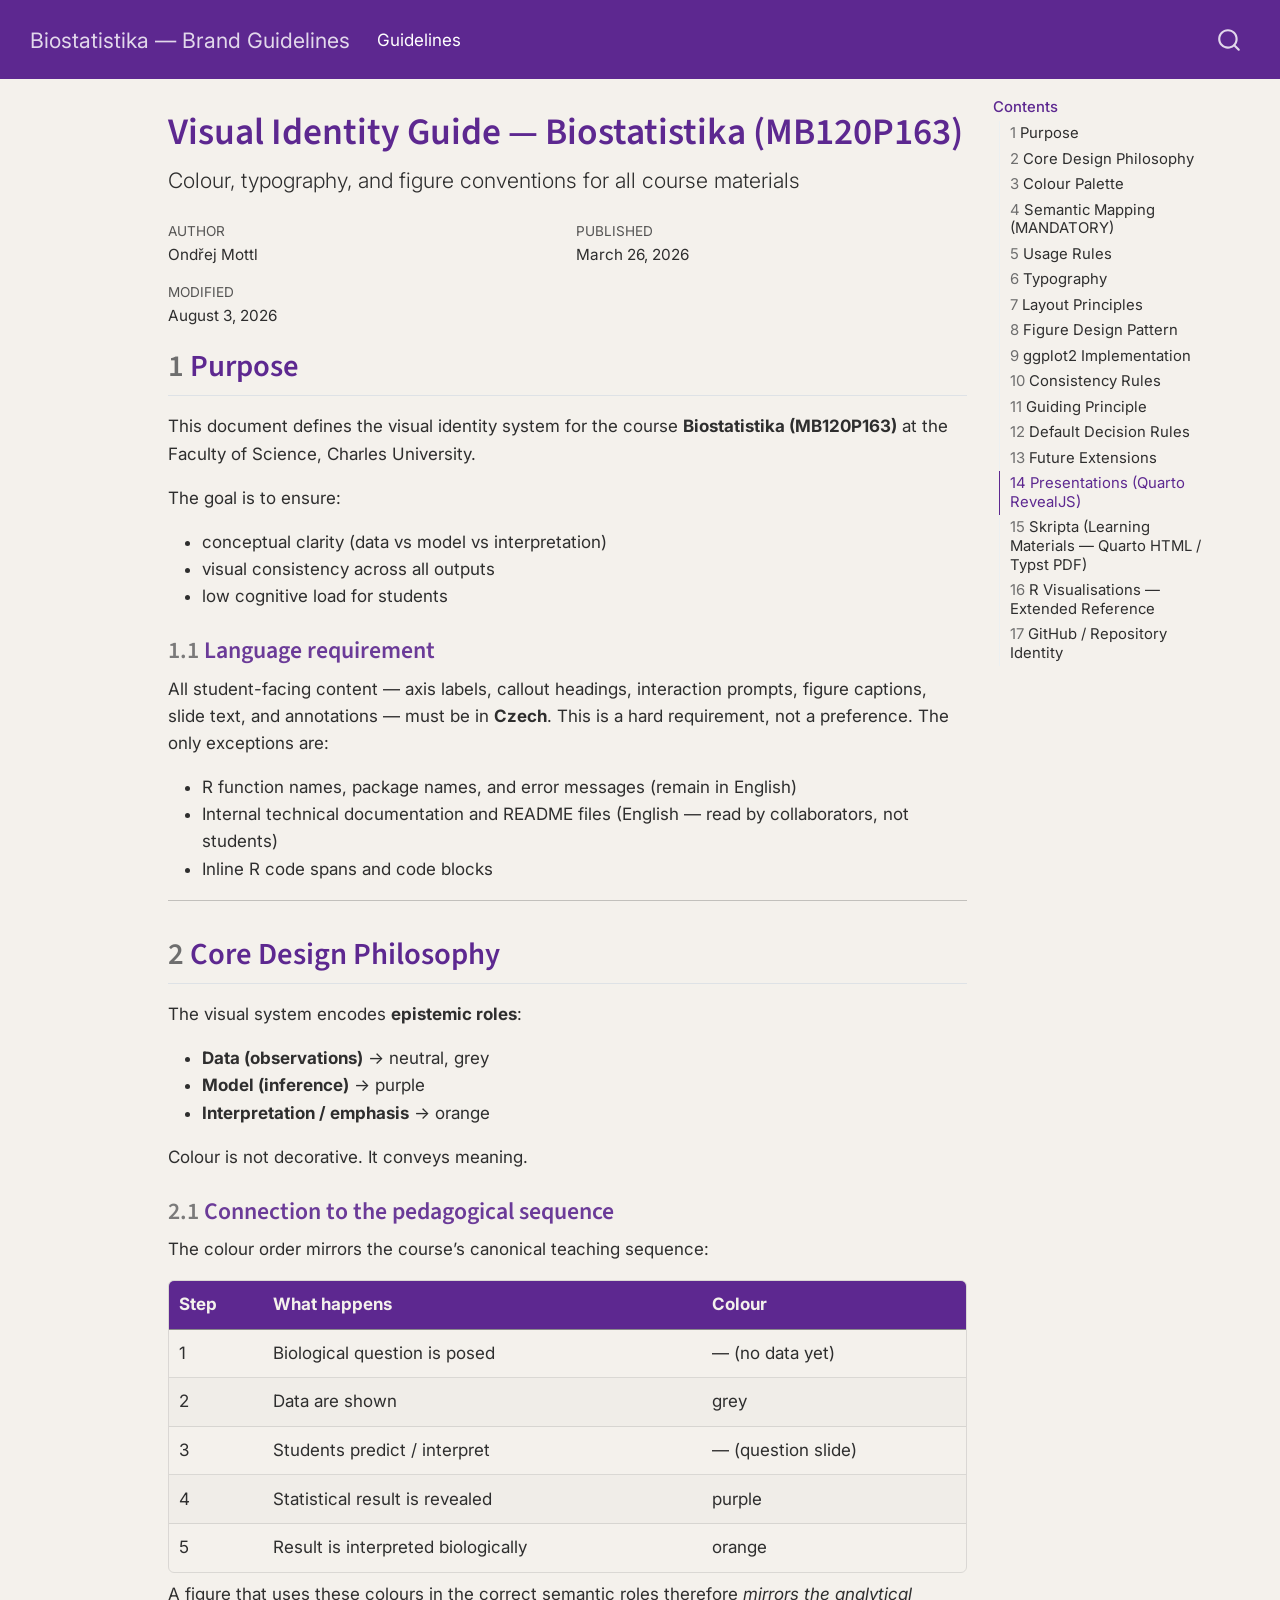
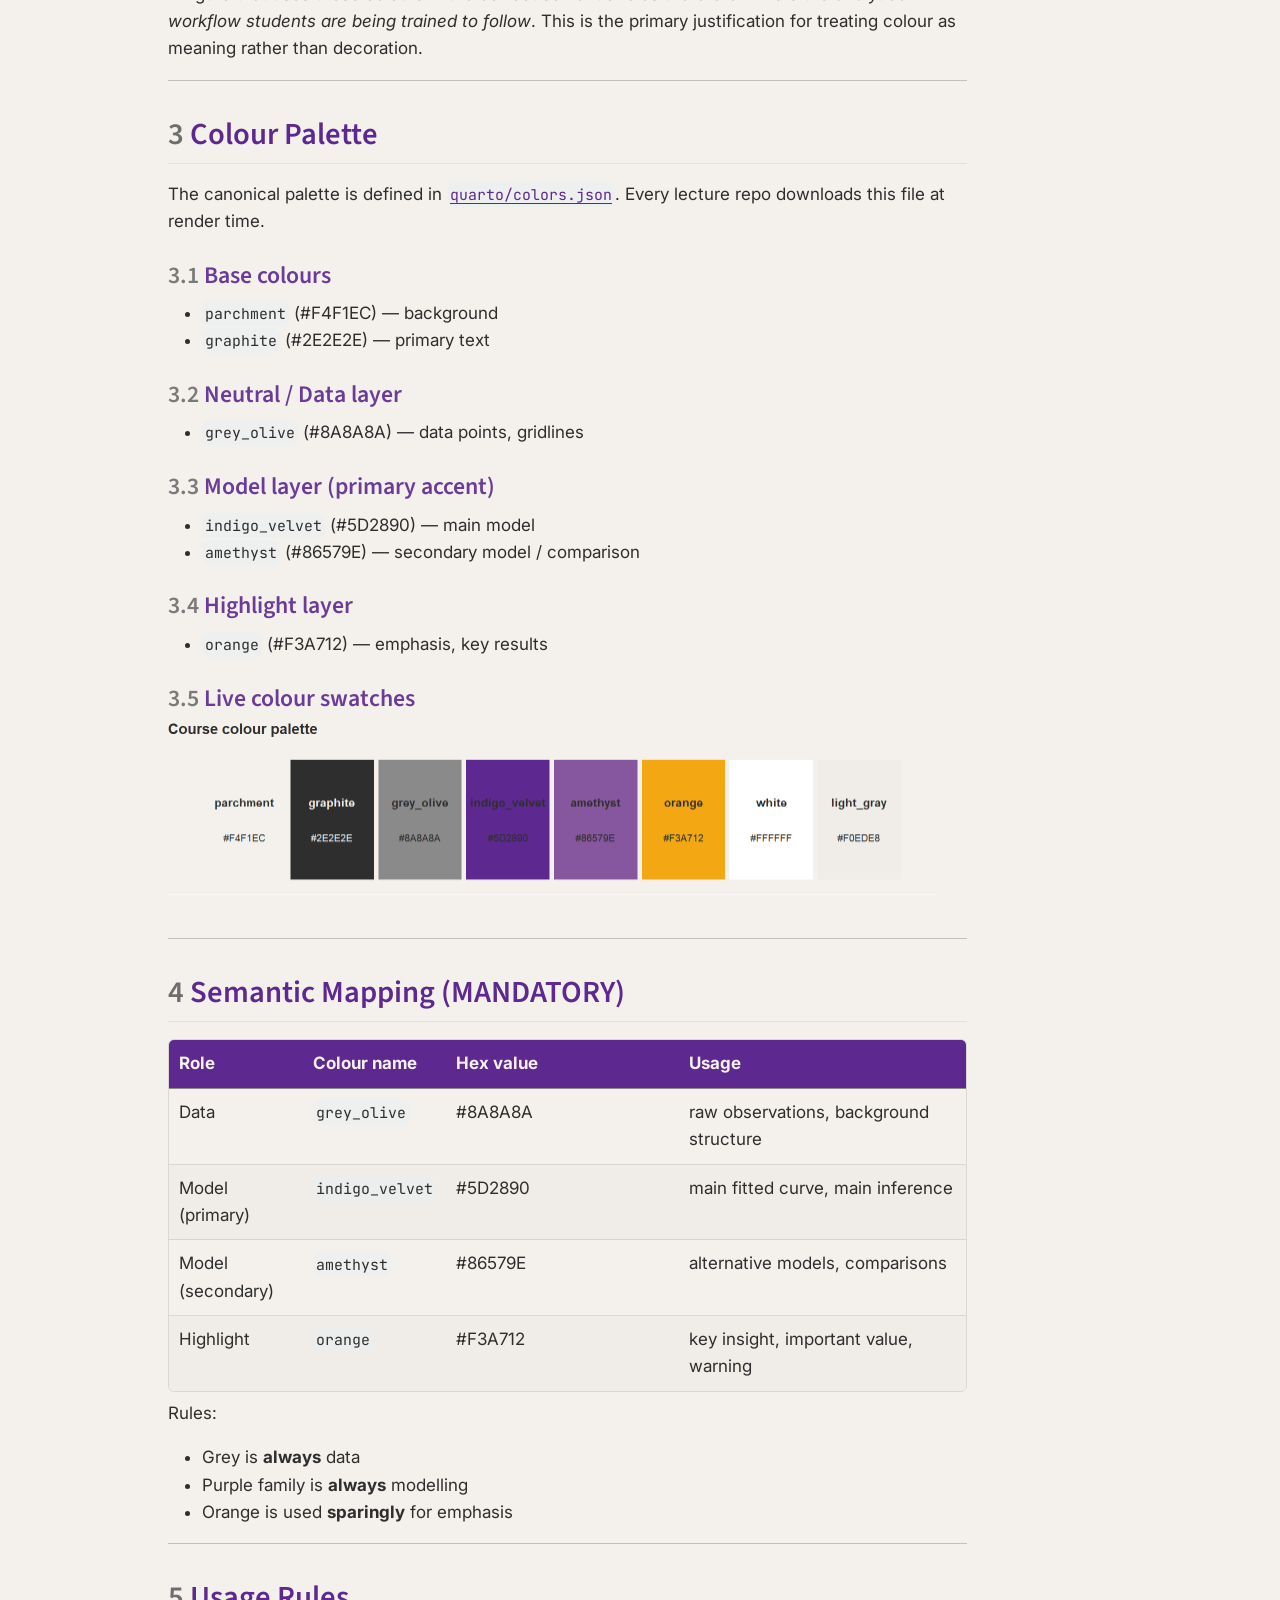
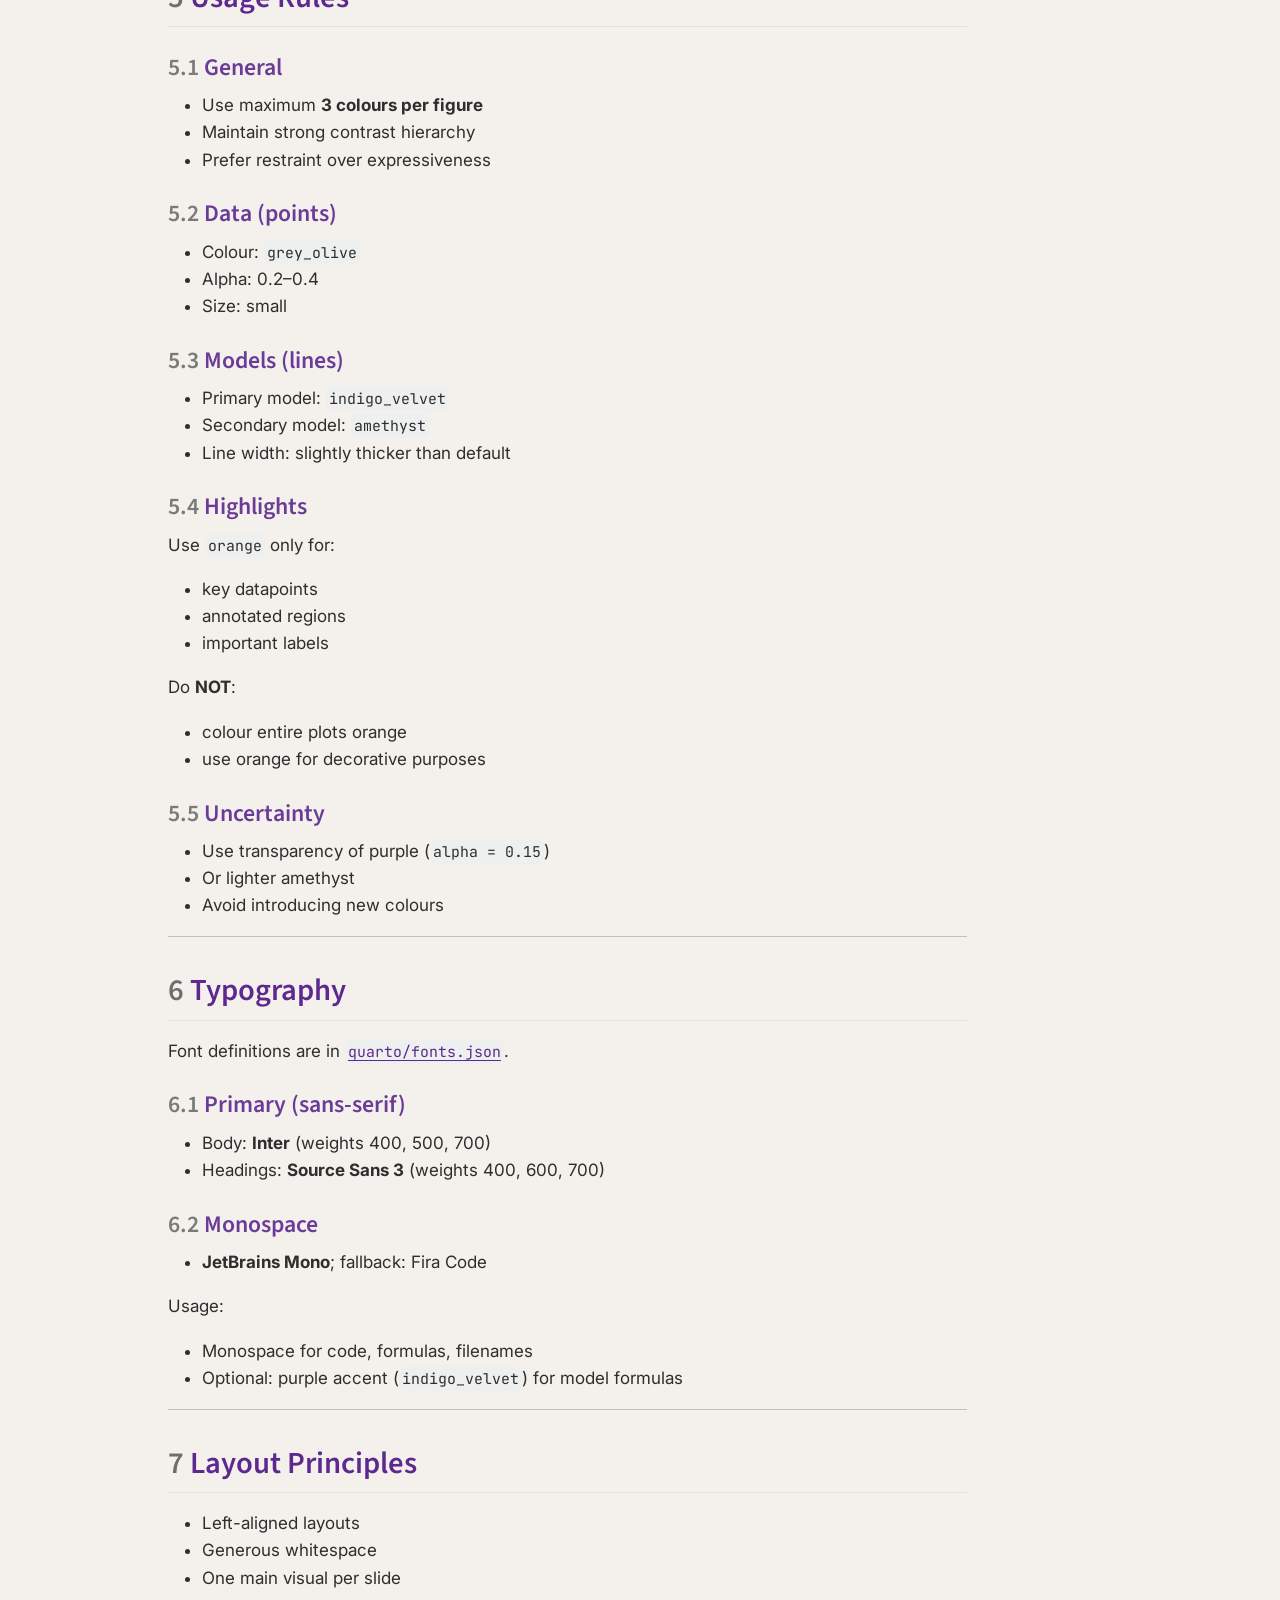
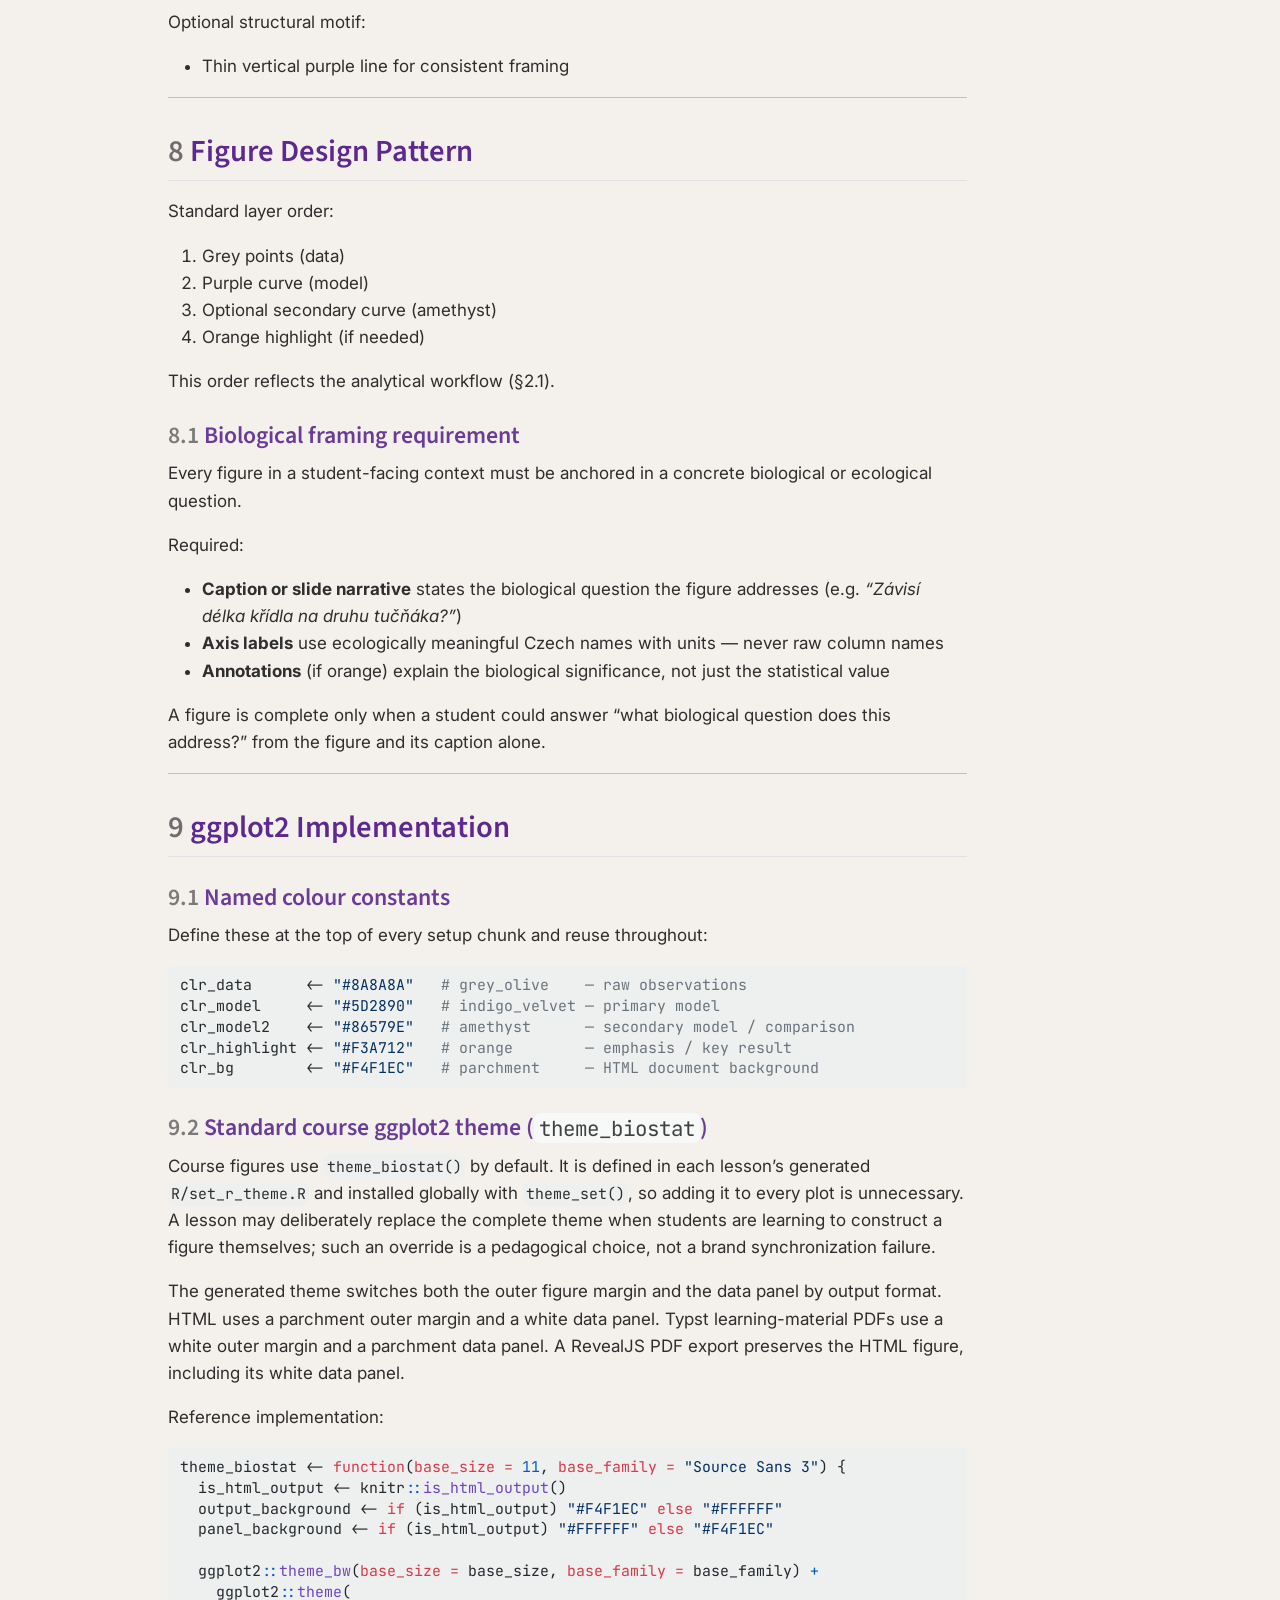
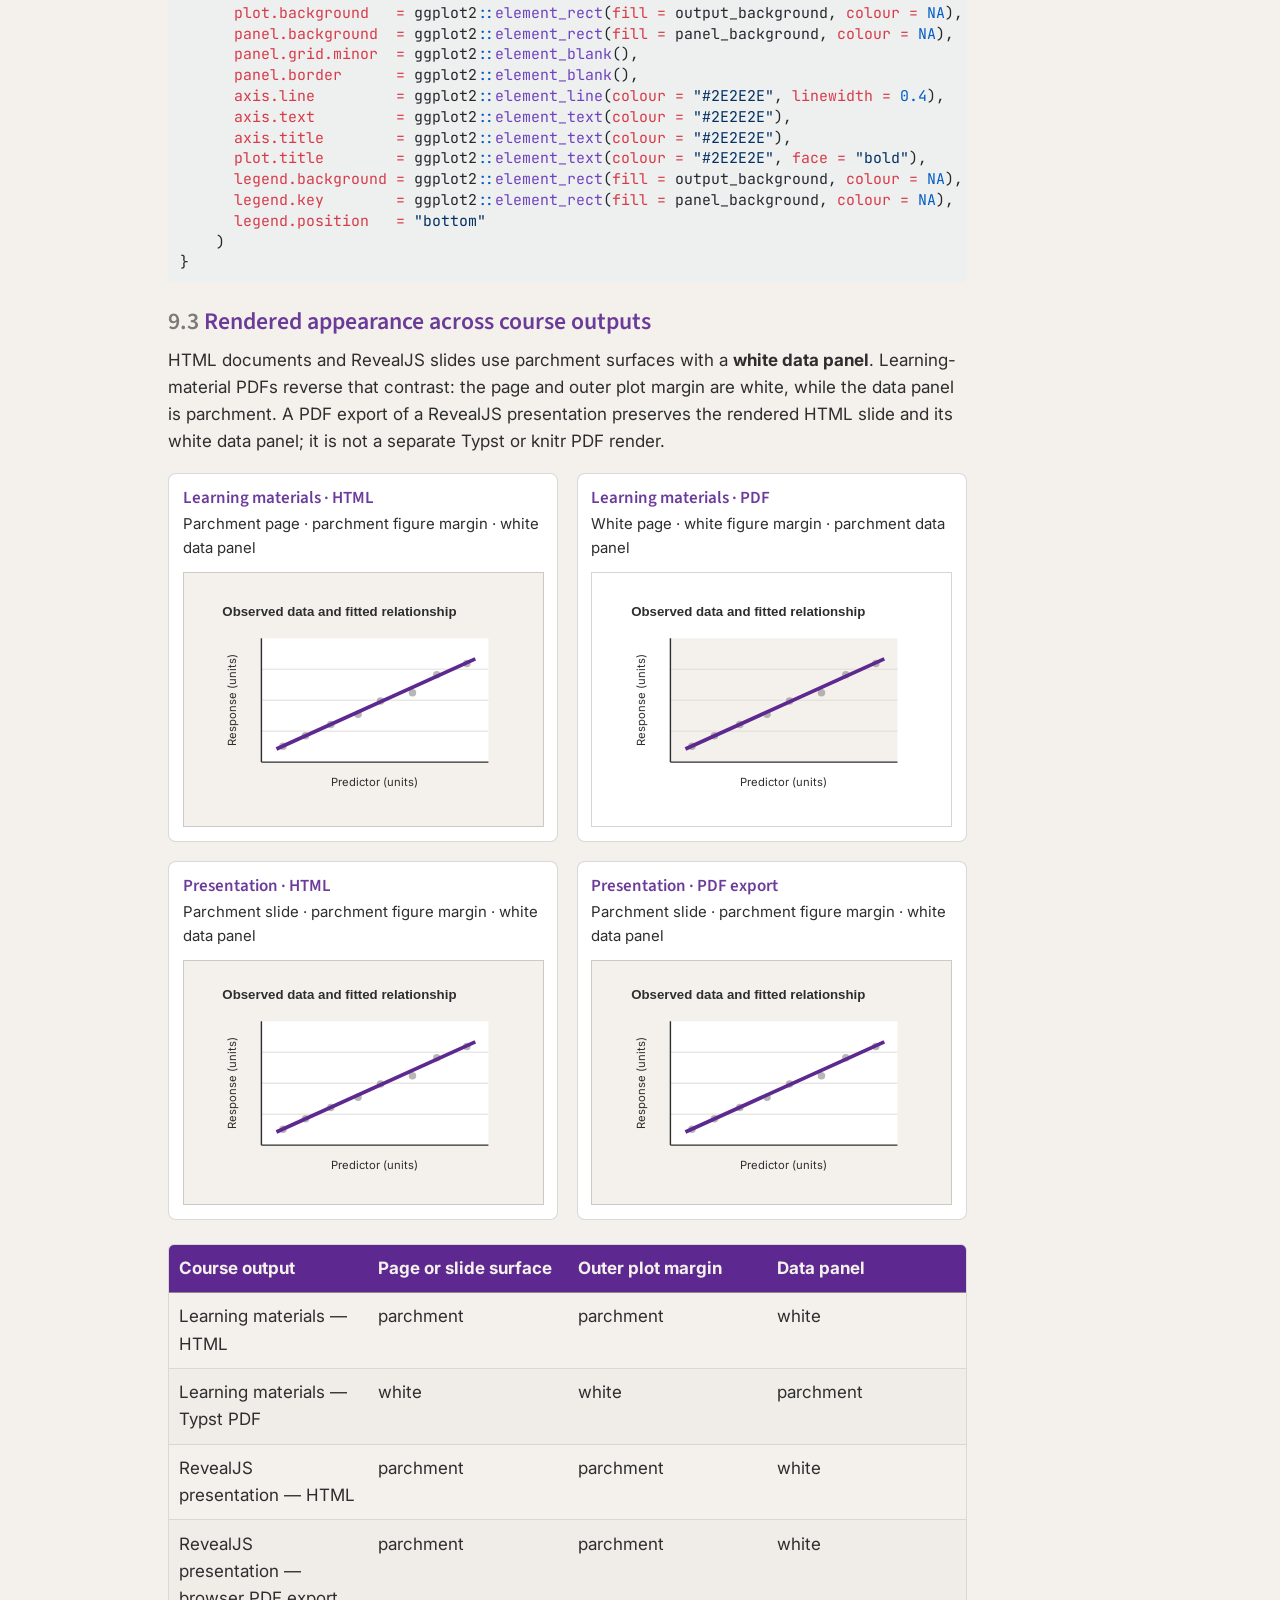
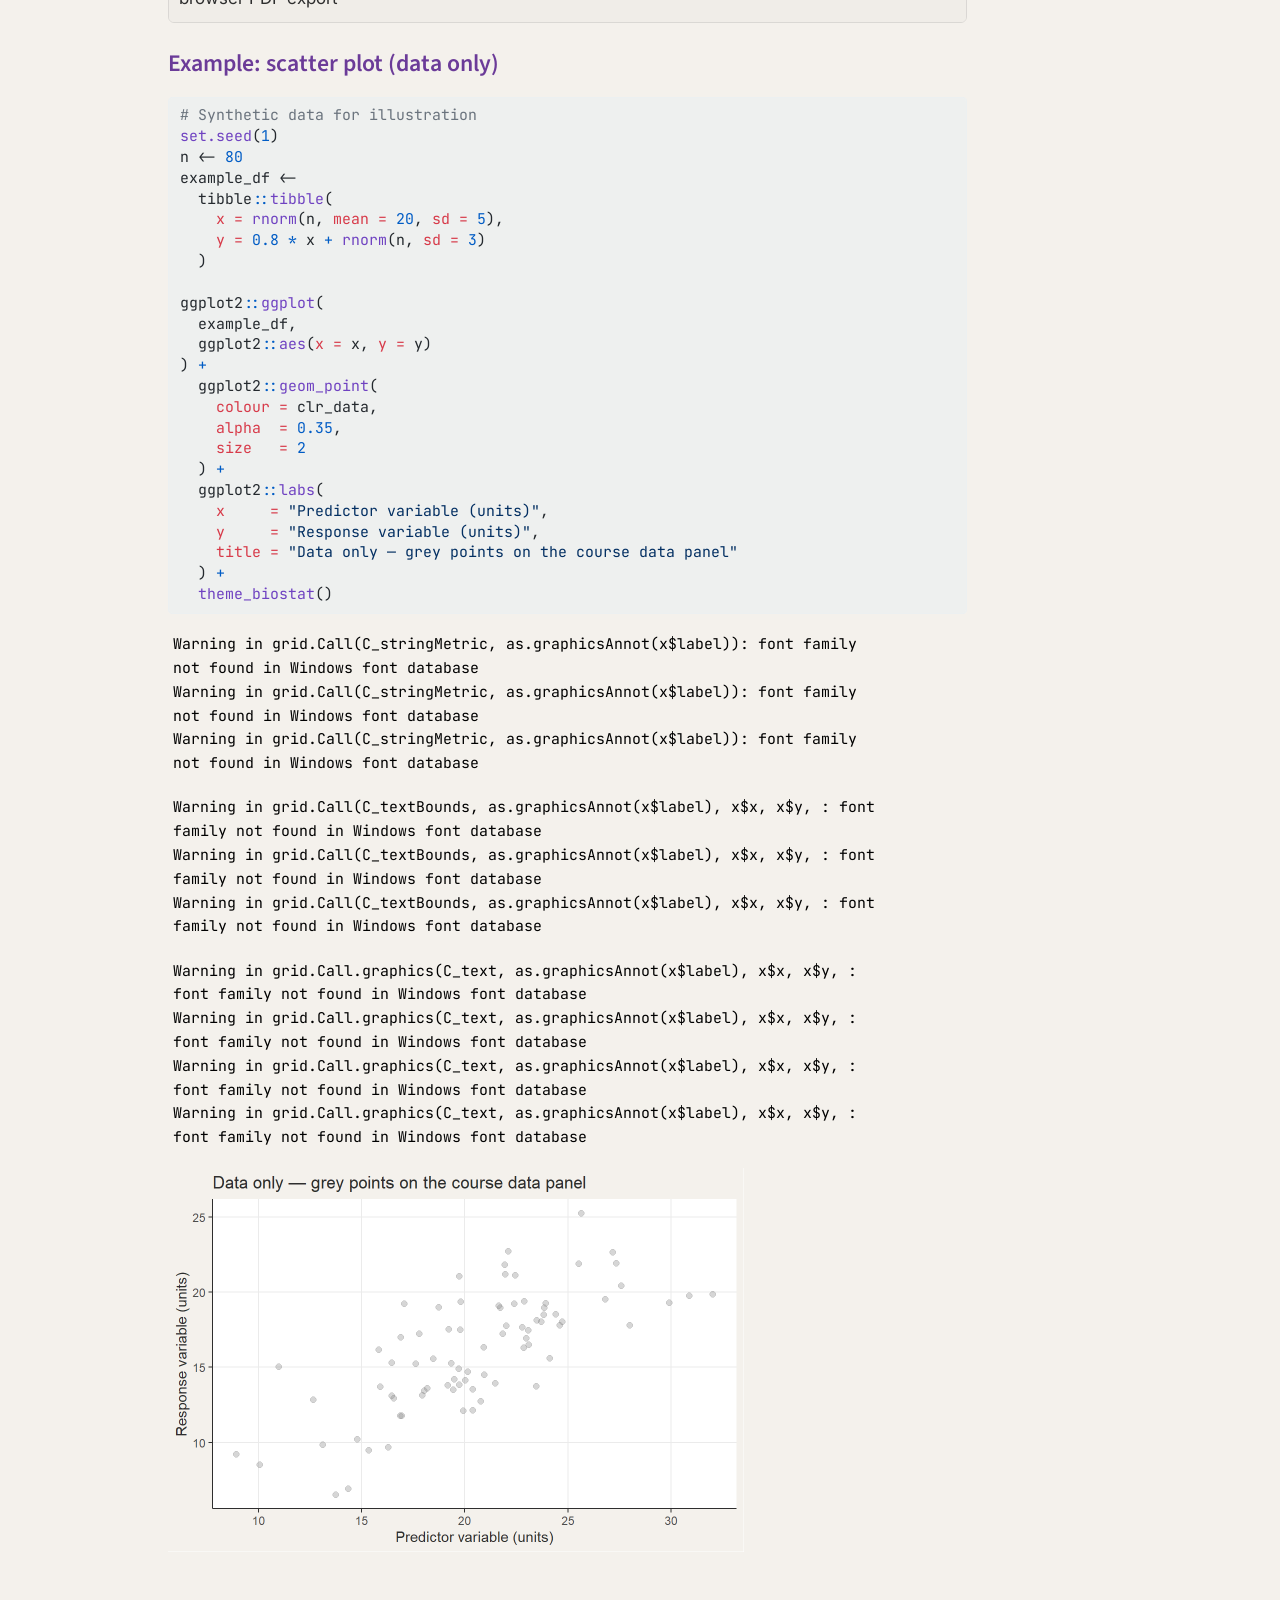
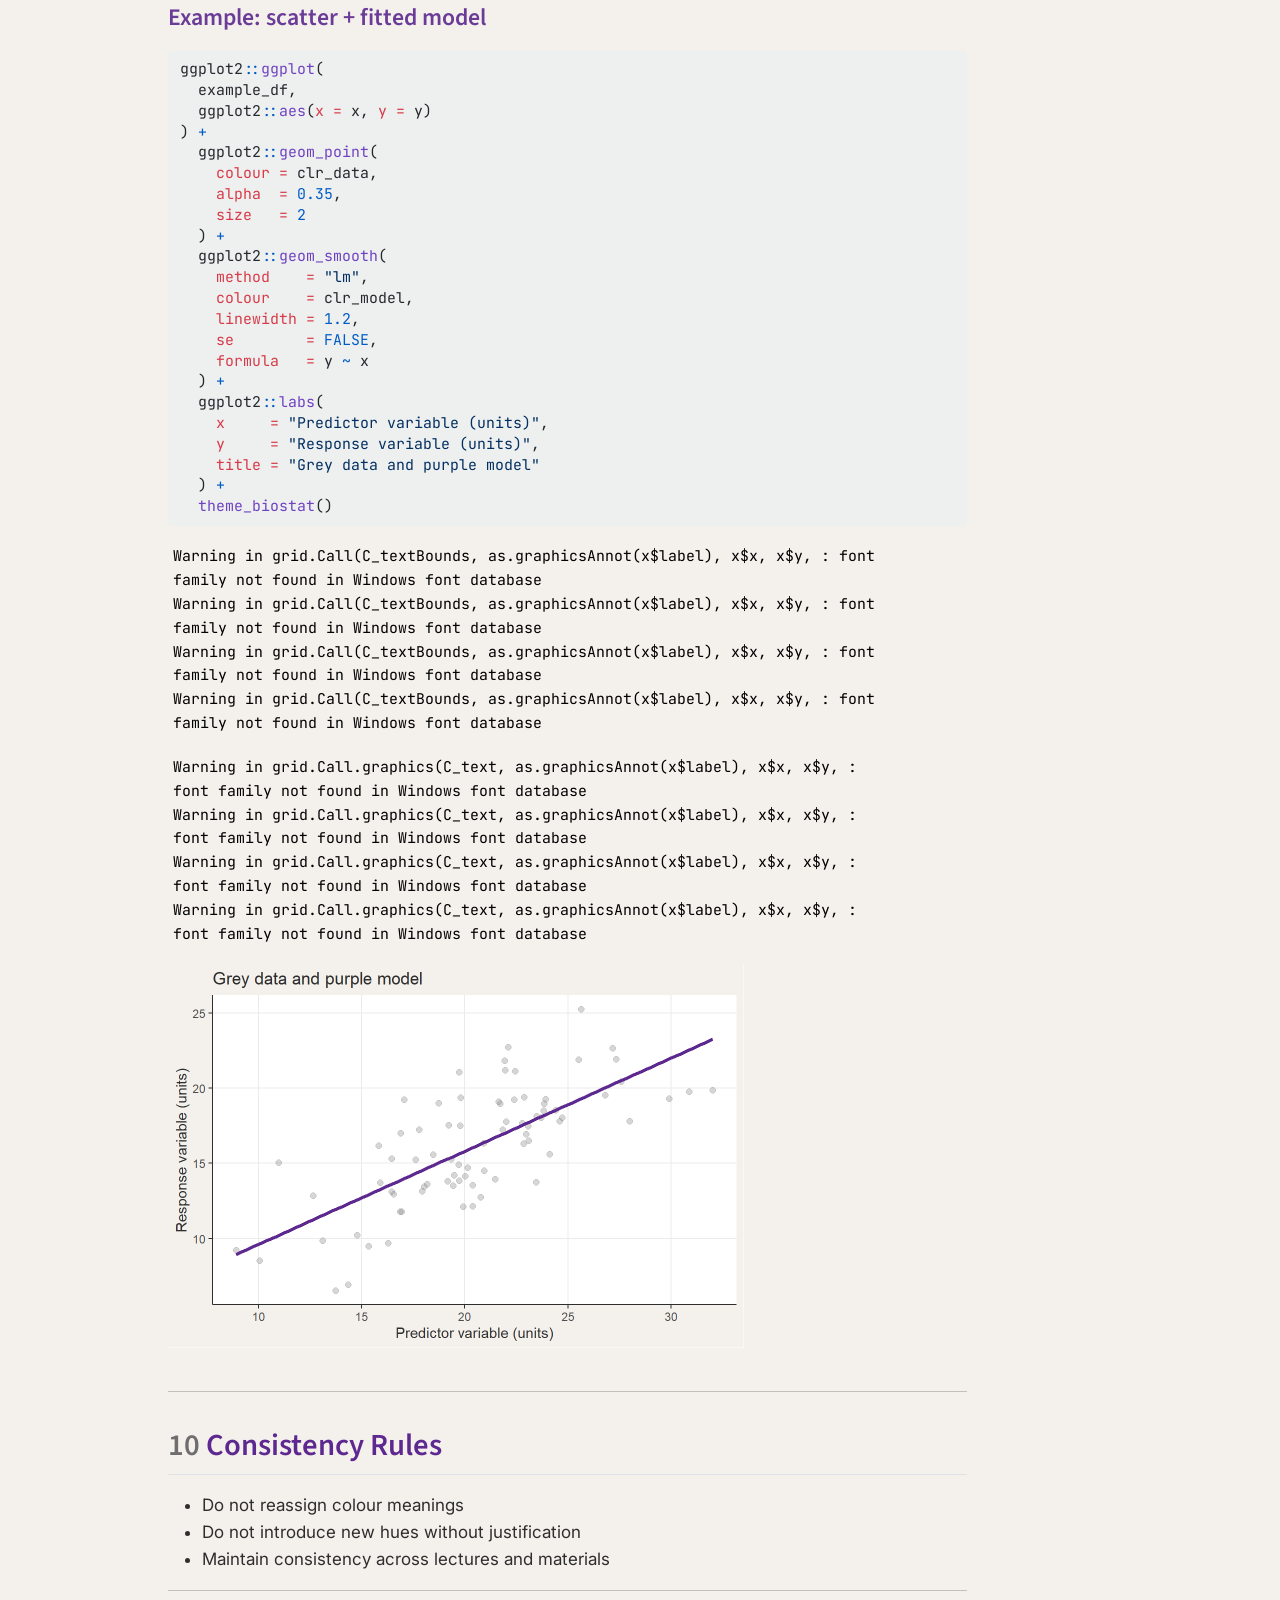
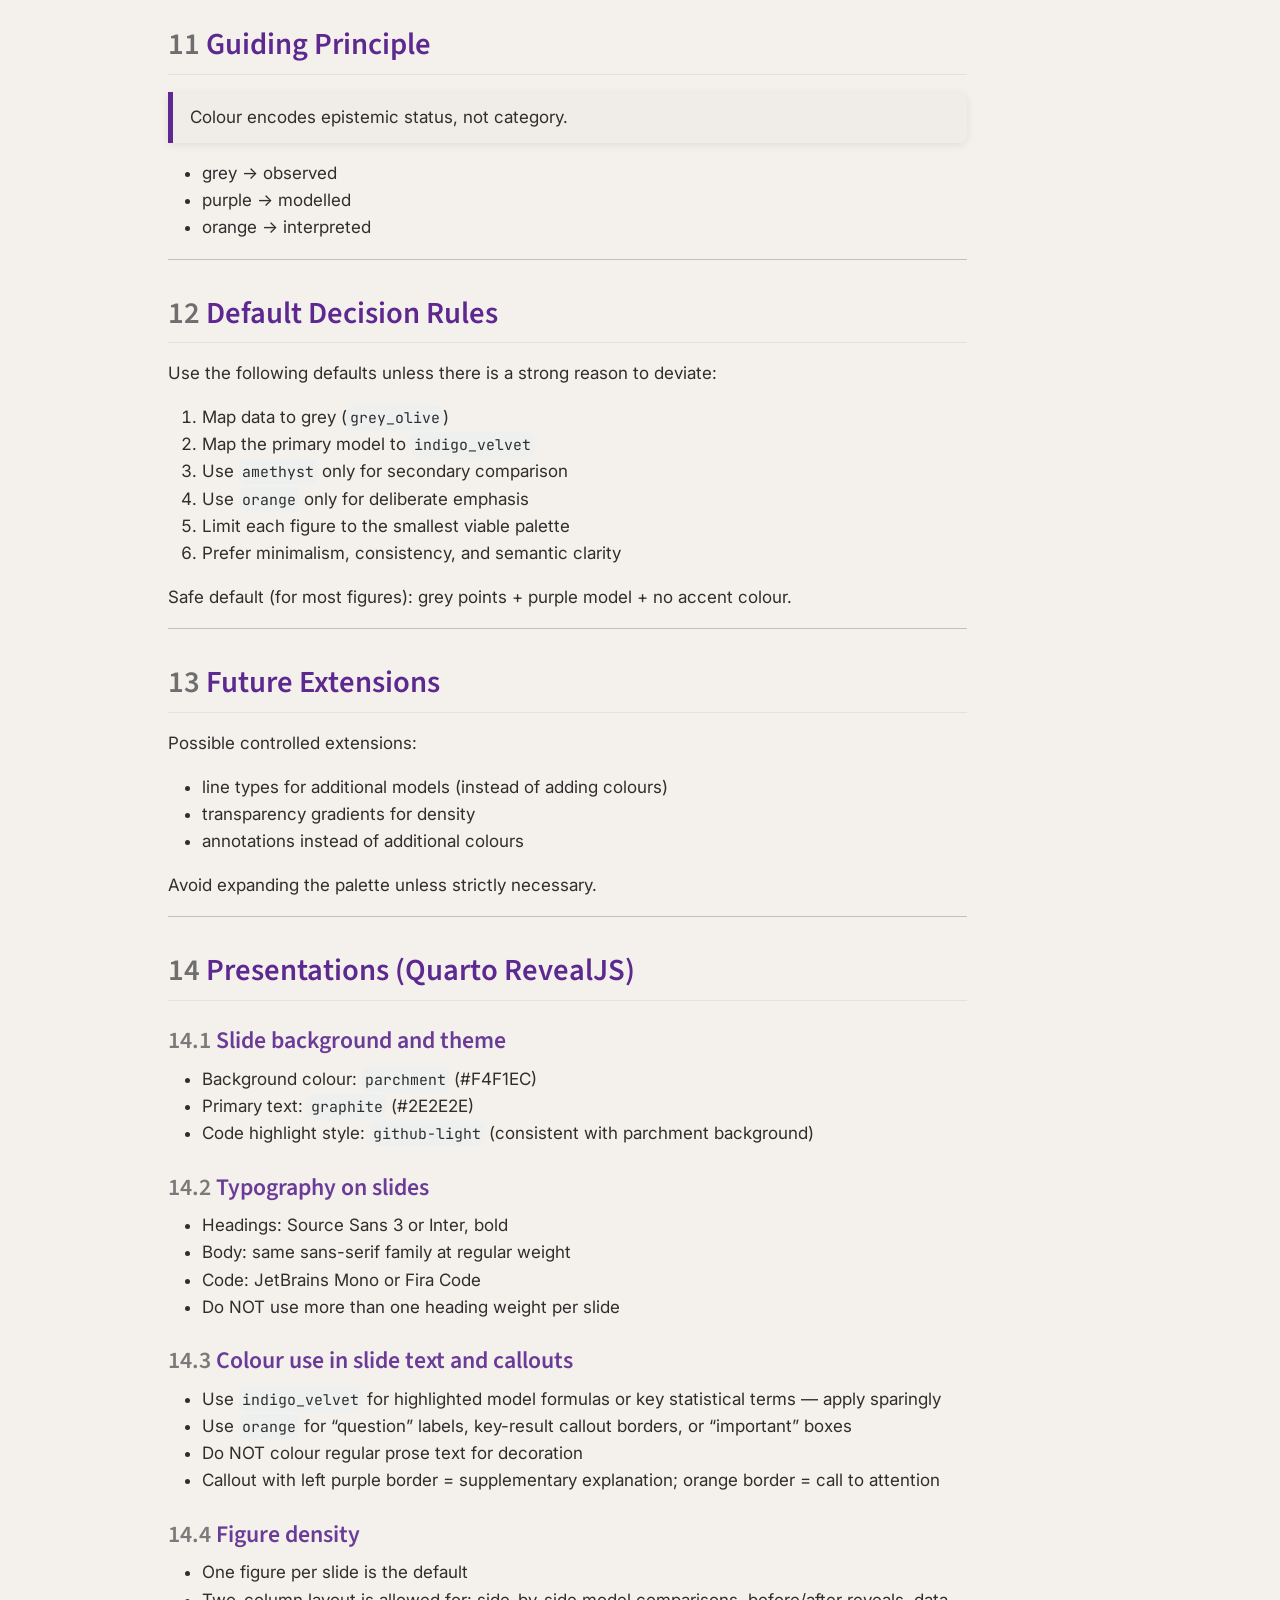
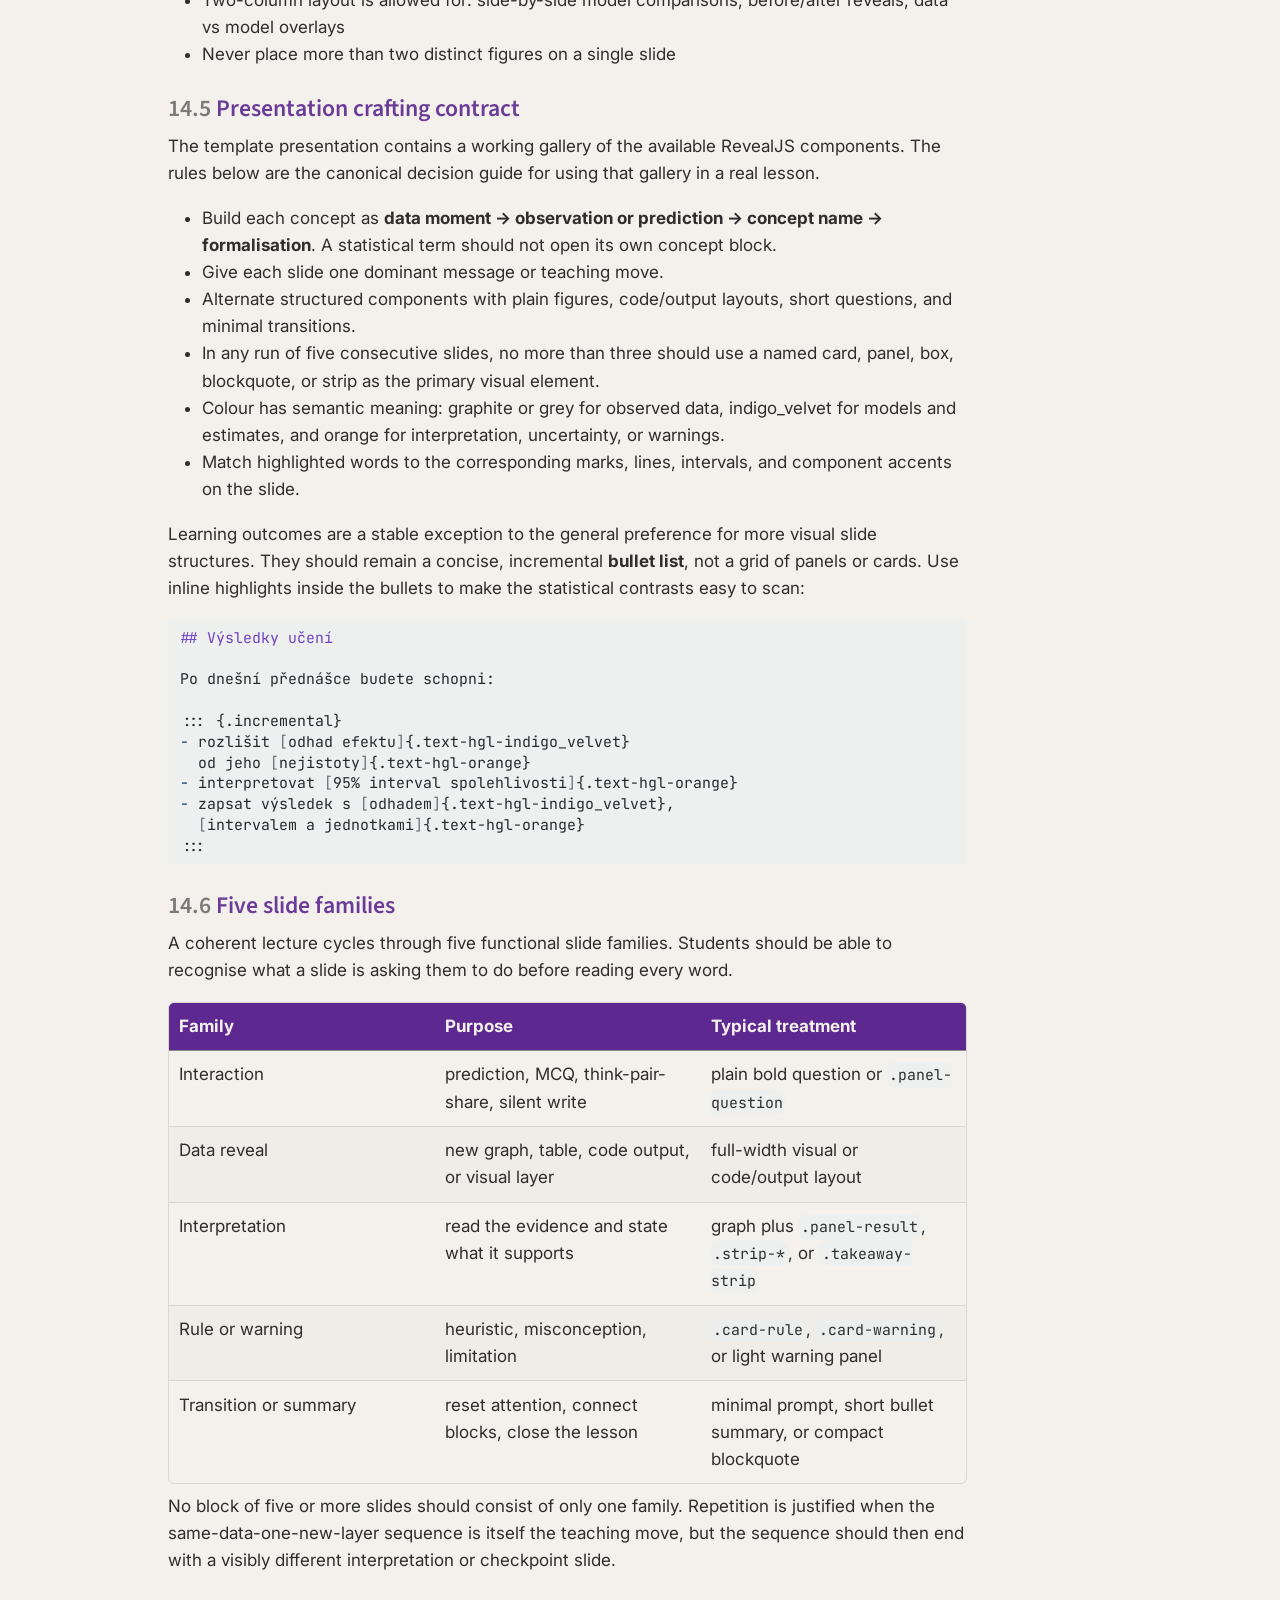
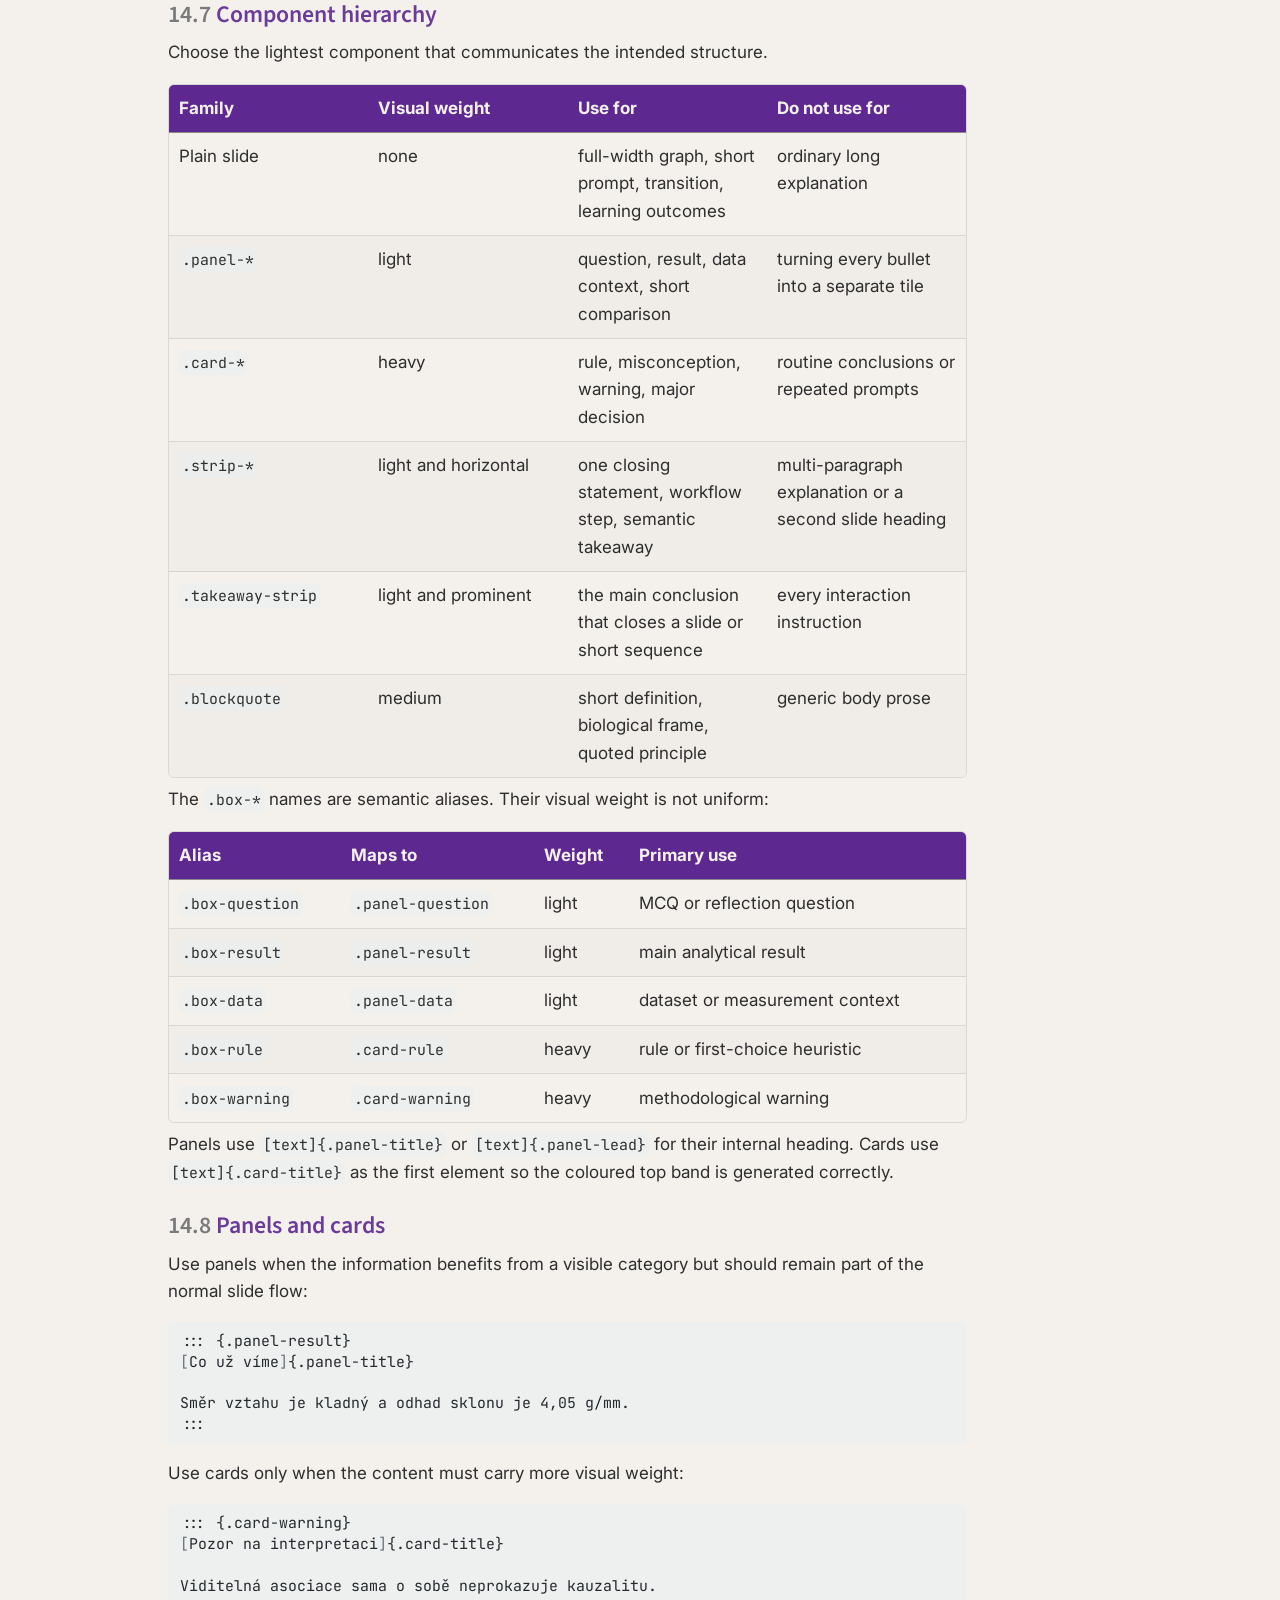
==== commit 620fc244: "docs: update ggplot2 theme and rendered appearance across outputs" ====
--- a/docs/brand_guidelines.html
+++ b/docs/brand_guidelines.html
@@ -615,27 +615,218 @@
 <section id="standard-course-ggplot2-theme-theme_biostat" class="level3" data-number="9.2">
 <h3 data-number="9.2" class="anchored" data-anchor-id="standard-course-ggplot2-theme-theme_biostat"><span class="header-section-number">9.2</span> Standard course ggplot2 theme (<code>theme_biostat</code>)</h3>
 <p>Course figures use <code>theme_biostat()</code> by default. It is defined in each lesson’s generated <code>R/set_r_theme.R</code> and installed globally with <code>theme_set()</code>, so adding it to every plot is unnecessary. A lesson may deliberately replace the complete theme when students are learning to construct a figure themselves; such an override is a pedagogical choice, not a brand synchronization failure.</p>
-<p>The generated theme chooses its outer background by output format: parchment in HTML, white in PDF and ordinary R use. The data panel remains white. This avoids visible figure cards in PDF while preserving the parchment HTML surface without depending on graphics-device transparency.</p>
+<p>The generated theme switches both the outer figure margin and the data panel by output format. HTML uses a parchment outer margin and a white data panel. Typst learning-material PDFs use a white outer margin and a parchment data panel. A RevealJS PDF export preserves the HTML figure, including its white data panel.</p>
 <p>Reference implementation:</p>
 <div class="code-copy-outer-scaffold"><div class="sourceCode" id="cb2"><pre class="sourceCode r code-with-copy"><code class="sourceCode r"><span id="cb2-1"><a href="#cb2-1" aria-hidden="true" tabindex="-1"></a>theme_biostat <span class="ot">&lt;-</span> <span class="cf">function</span>(<span class="at">base_size =</span> <span class="dv">11</span>, <span class="at">base_family =</span> <span class="st">"Source Sans 3"</span>) {</span>
-<span id="cb2-2"><a href="#cb2-2" aria-hidden="true" tabindex="-1"></a>  output_background <span class="ot">&lt;-</span></span>
-<span id="cb2-3"><a href="#cb2-3" aria-hidden="true" tabindex="-1"></a>    <span class="cf">if</span> (knitr<span class="sc">::</span><span class="fu">is_html_output</span>()) <span class="st">"#F4F1EC"</span> <span class="cf">else</span> <span class="st">"#FFFFFF"</span></span>
-<span id="cb2-4"><a href="#cb2-4" aria-hidden="true" tabindex="-1"></a></span>
-<span id="cb2-5"><a href="#cb2-5" aria-hidden="true" tabindex="-1"></a>  ggplot2<span class="sc">::</span><span class="fu">theme_bw</span>(<span class="at">base_size =</span> base_size, <span class="at">base_family =</span> base_family) <span class="sc">+</span></span>
-<span id="cb2-6"><a href="#cb2-6" aria-hidden="true" tabindex="-1"></a>    ggplot2<span class="sc">::</span><span class="fu">theme</span>(</span>
-<span id="cb2-7"><a href="#cb2-7" aria-hidden="true" tabindex="-1"></a>      <span class="at">plot.background   =</span> ggplot2<span class="sc">::</span><span class="fu">element_rect</span>(<span class="at">fill =</span> output_background, <span class="at">colour =</span> <span class="cn">NA</span>),</span>
-<span id="cb2-8"><a href="#cb2-8" aria-hidden="true" tabindex="-1"></a>      <span class="at">panel.background  =</span> ggplot2<span class="sc">::</span><span class="fu">element_rect</span>(<span class="at">fill =</span> <span class="st">"white"</span>, <span class="at">colour =</span> <span class="cn">NA</span>),</span>
-<span id="cb2-9"><a href="#cb2-9" aria-hidden="true" tabindex="-1"></a>      <span class="at">panel.grid.minor  =</span> ggplot2<span class="sc">::</span><span class="fu">element_blank</span>(),</span>
-<span id="cb2-10"><a href="#cb2-10" aria-hidden="true" tabindex="-1"></a>      <span class="at">panel.border      =</span> ggplot2<span class="sc">::</span><span class="fu">element_blank</span>(),</span>
-<span id="cb2-11"><a href="#cb2-11" aria-hidden="true" tabindex="-1"></a>      <span class="at">axis.line         =</span> ggplot2<span class="sc">::</span><span class="fu">element_line</span>(<span class="at">colour =</span> <span class="st">"#2E2E2E"</span>, <span class="at">linewidth =</span> <span class="fl">0.4</span>),</span>
-<span id="cb2-12"><a href="#cb2-12" aria-hidden="true" tabindex="-1"></a>      <span class="at">axis.text         =</span> ggplot2<span class="sc">::</span><span class="fu">element_text</span>(<span class="at">colour =</span> <span class="st">"#2E2E2E"</span>),</span>
-<span id="cb2-13"><a href="#cb2-13" aria-hidden="true" tabindex="-1"></a>      <span class="at">axis.title        =</span> ggplot2<span class="sc">::</span><span class="fu">element_text</span>(<span class="at">colour =</span> <span class="st">"#2E2E2E"</span>),</span>
-<span id="cb2-14"><a href="#cb2-14" aria-hidden="true" tabindex="-1"></a>      <span class="at">plot.title        =</span> ggplot2<span class="sc">::</span><span class="fu">element_text</span>(<span class="at">colour =</span> <span class="st">"#2E2E2E"</span>, <span class="at">face =</span> <span class="st">"bold"</span>),</span>
-<span id="cb2-15"><a href="#cb2-15" aria-hidden="true" tabindex="-1"></a>      <span class="at">legend.background =</span> ggplot2<span class="sc">::</span><span class="fu">element_rect</span>(<span class="at">fill =</span> output_background, <span class="at">colour =</span> <span class="cn">NA</span>),</span>
-<span id="cb2-16"><a href="#cb2-16" aria-hidden="true" tabindex="-1"></a>      <span class="at">legend.key        =</span> ggplot2<span class="sc">::</span><span class="fu">element_rect</span>(<span class="at">fill =</span> output_background, <span class="at">colour =</span> <span class="cn">NA</span>),</span>
-<span id="cb2-17"><a href="#cb2-17" aria-hidden="true" tabindex="-1"></a>      <span class="at">legend.position   =</span> <span class="st">"bottom"</span></span>
-<span id="cb2-18"><a href="#cb2-18" aria-hidden="true" tabindex="-1"></a>    )</span>
-<span id="cb2-19"><a href="#cb2-19" aria-hidden="true" tabindex="-1"></a>}</span></code></pre></div><button title="Copy to Clipboard" class="code-copy-button"><i class="bi"></i></button></div>
+<span id="cb2-2"><a href="#cb2-2" aria-hidden="true" tabindex="-1"></a>  is_html_output <span class="ot">&lt;-</span> knitr<span class="sc">::</span><span class="fu">is_html_output</span>()</span>
+<span id="cb2-3"><a href="#cb2-3" aria-hidden="true" tabindex="-1"></a>  output_background <span class="ot">&lt;-</span> <span class="cf">if</span> (is_html_output) <span class="st">"#F4F1EC"</span> <span class="cf">else</span> <span class="st">"#FFFFFF"</span></span>
+<span id="cb2-4"><a href="#cb2-4" aria-hidden="true" tabindex="-1"></a>  panel_background <span class="ot">&lt;-</span> <span class="cf">if</span> (is_html_output) <span class="st">"#FFFFFF"</span> <span class="cf">else</span> <span class="st">"#F4F1EC"</span></span>
+<span id="cb2-5"><a href="#cb2-5" aria-hidden="true" tabindex="-1"></a></span>
+<span id="cb2-6"><a href="#cb2-6" aria-hidden="true" tabindex="-1"></a>  ggplot2<span class="sc">::</span><span class="fu">theme_bw</span>(<span class="at">base_size =</span> base_size, <span class="at">base_family =</span> base_family) <span class="sc">+</span></span>
+<span id="cb2-7"><a href="#cb2-7" aria-hidden="true" tabindex="-1"></a>    ggplot2<span class="sc">::</span><span class="fu">theme</span>(</span>
+<span id="cb2-8"><a href="#cb2-8" aria-hidden="true" tabindex="-1"></a>      <span class="at">plot.background   =</span> ggplot2<span class="sc">::</span><span class="fu">element_rect</span>(<span class="at">fill =</span> output_background, <span class="at">colour =</span> <span class="cn">NA</span>),</span>
+<span id="cb2-9"><a href="#cb2-9" aria-hidden="true" tabindex="-1"></a>      <span class="at">panel.background  =</span> ggplot2<span class="sc">::</span><span class="fu">element_rect</span>(<span class="at">fill =</span> panel_background, <span class="at">colour =</span> <span class="cn">NA</span>),</span>
+<span id="cb2-10"><a href="#cb2-10" aria-hidden="true" tabindex="-1"></a>      <span class="at">panel.grid.minor  =</span> ggplot2<span class="sc">::</span><span class="fu">element_blank</span>(),</span>
+<span id="cb2-11"><a href="#cb2-11" aria-hidden="true" tabindex="-1"></a>      <span class="at">panel.border      =</span> ggplot2<span class="sc">::</span><span class="fu">element_blank</span>(),</span>
+<span id="cb2-12"><a href="#cb2-12" aria-hidden="true" tabindex="-1"></a>      <span class="at">axis.line         =</span> ggplot2<span class="sc">::</span><span class="fu">element_line</span>(<span class="at">colour =</span> <span class="st">"#2E2E2E"</span>, <span class="at">linewidth =</span> <span class="fl">0.4</span>),</span>
+<span id="cb2-13"><a href="#cb2-13" aria-hidden="true" tabindex="-1"></a>      <span class="at">axis.text         =</span> ggplot2<span class="sc">::</span><span class="fu">element_text</span>(<span class="at">colour =</span> <span class="st">"#2E2E2E"</span>),</span>
+<span id="cb2-14"><a href="#cb2-14" aria-hidden="true" tabindex="-1"></a>      <span class="at">axis.title        =</span> ggplot2<span class="sc">::</span><span class="fu">element_text</span>(<span class="at">colour =</span> <span class="st">"#2E2E2E"</span>),</span>
+<span id="cb2-15"><a href="#cb2-15" aria-hidden="true" tabindex="-1"></a>      <span class="at">plot.title        =</span> ggplot2<span class="sc">::</span><span class="fu">element_text</span>(<span class="at">colour =</span> <span class="st">"#2E2E2E"</span>, <span class="at">face =</span> <span class="st">"bold"</span>),</span>
+<span id="cb2-16"><a href="#cb2-16" aria-hidden="true" tabindex="-1"></a>      <span class="at">legend.background =</span> ggplot2<span class="sc">::</span><span class="fu">element_rect</span>(<span class="at">fill =</span> output_background, <span class="at">colour =</span> <span class="cn">NA</span>),</span>
+<span id="cb2-17"><a href="#cb2-17" aria-hidden="true" tabindex="-1"></a>      <span class="at">legend.key        =</span> ggplot2<span class="sc">::</span><span class="fu">element_rect</span>(<span class="at">fill =</span> panel_background, <span class="at">colour =</span> <span class="cn">NA</span>),</span>
+<span id="cb2-18"><a href="#cb2-18" aria-hidden="true" tabindex="-1"></a>      <span class="at">legend.position   =</span> <span class="st">"bottom"</span></span>
+<span id="cb2-19"><a href="#cb2-19" aria-hidden="true" tabindex="-1"></a>    )</span>
+<span id="cb2-20"><a href="#cb2-20" aria-hidden="true" tabindex="-1"></a>}</span></code></pre></div><button title="Copy to Clipboard" class="code-copy-button"><i class="bi"></i></button></div>
+</section>
+<section id="rendered-appearance-across-course-outputs" class="level3" data-number="9.3">
+<h3 data-number="9.3" class="anchored" data-anchor-id="rendered-appearance-across-course-outputs"><span class="header-section-number">9.3</span> Rendered appearance across course outputs</h3>
+<p>HTML documents and RevealJS slides use parchment surfaces with a <strong>white data panel</strong>. Learning-material PDFs reverse that contrast: the page and outer plot margin are white, while the data panel is parchment. A PDF export of a RevealJS presentation preserves the rendered HTML slide and its white data panel; it is not a separate Typst or knitr PDF render.</p>
+<style>
+.figure-render-grid {
+  display: grid;
+  grid-template-columns: repeat(2, minmax(0, 1fr));
+  gap: 1.1rem;
+  margin: 1rem 0 1.4rem;
+}
+.figure-render-card {
+  border: 1px solid rgba(46, 46, 46, 0.18);
+  border-radius: 0.45rem;
+  background: #FFFFFF;
+  padding: 0.8rem;
+}
+.figure-render-card h4 {
+  color: #5D2890;
+  font-size: 1rem;
+  margin: 0 0 0.2rem;
+}
+.figure-render-card p {
+  color: #2E2E2E;
+  font-size: 0.88rem;
+  margin: 0 0 0.7rem;
+}
+.render-surface {
+  border: 1px solid rgba(46, 46, 46, 0.2);
+  display: flex;
+  align-items: center;
+  justify-content: center;
+  padding: 0.8rem;
+}
+.render-surface.document {
+  min-height: 15rem;
+}
+.render-surface.slide {
+  aspect-ratio: 16 / 9;
+}
+.surface-parchment,
+.figure-outer-parchment {
+  background: #F4F1EC;
+}
+.surface-white,
+.figure-outer-white {
+  background: #FFFFFF;
+}
+.mini-figure {
+  width: min(92%, 23rem);
+  padding: 0.55rem 0.7rem 0.7rem;
+}
+.mini-figure-title {
+  color: #2E2E2E;
+  font-family: "Atkinson Hyperlegible", sans-serif;
+  font-size: 0.78rem;
+  font-weight: 700;
+  margin-bottom: 0.25rem;
+}
+.mini-figure svg {
+  display: block;
+  width: 100%;
+  height: auto;
+}
+@media (max-width: 760px) {
+  .figure-render-grid {
+    grid-template-columns: 1fr;
+  }
+}
+</style>
+
+<div class="figure-render-grid">
+  <section class="figure-render-card">
+    <h4 class="anchored">Learning materials · HTML</h4>
+    <p>Parchment page · parchment figure margin · white data panel</p>
+    <div class="render-surface document surface-parchment">
+      <div class="mini-figure figure-outer-parchment">
+        <div class="mini-figure-title">Observed data and fitted relationship</div>
+        <svg viewbox="0 0 300 180" role="img" aria-label="Branded scatter plot on a parchment panel">
+          <rect x="42" y="12" width="242" height="132" fill="#FFFFFF"></rect>
+          <g stroke="#DEDAD3" stroke-width="1"><line x1="42" y1="45" x2="284" y2="45"></line><line x1="42" y1="78" x2="284" y2="78"></line><line x1="42" y1="111" x2="284" y2="111"></line></g>
+          <g stroke="#2E2E2E" stroke-width="1.5"><line x1="42" y1="12" x2="42" y2="144"></line><line x1="42" y1="144" x2="284" y2="144"></line></g>
+          <g fill="#8A8A8A" fill-opacity="0.62"><circle cx="65" cy="127" r="4"></circle><circle cx="89" cy="116" r="4"></circle><circle cx="116" cy="104" r="4"></circle><circle cx="145" cy="93" r="4"></circle><circle cx="169" cy="79" r="4"></circle><circle cx="203" cy="70" r="4"></circle><circle cx="229" cy="51" r="4"></circle><circle cx="261" cy="39" r="4"></circle></g>
+          <line x1="58" y1="130" x2="270" y2="34" stroke="#5D2890" stroke-width="4"></line>
+          <text x="163" y="170" text-anchor="middle" fill="#2E2E2E" font-size="12">Predictor (units)</text>
+          <text x="15" y="78" text-anchor="middle" fill="#2E2E2E" font-size="12" transform="rotate(-90 15 78)">Response (units)</text>
+        </svg>
+      </div>
+    </div>
+  </section>
+
+  <section class="figure-render-card">
+    <h4 class="anchored">Learning materials · PDF</h4>
+    <p>White page · white figure margin · parchment data panel</p>
+    <div class="render-surface document surface-white">
+      <div class="mini-figure figure-outer-white">
+        <div class="mini-figure-title">Observed data and fitted relationship</div>
+        <svg viewbox="0 0 300 180" role="img" aria-label="Branded scatter plot with a parchment panel on a white PDF page">
+          <rect x="42" y="12" width="242" height="132" fill="#F4F1EC"></rect>
+          <g stroke="#DEDAD3" stroke-width="1"><line x1="42" y1="45" x2="284" y2="45"></line><line x1="42" y1="78" x2="284" y2="78"></line><line x1="42" y1="111" x2="284" y2="111"></line></g>
+          <g stroke="#2E2E2E" stroke-width="1.5"><line x1="42" y1="12" x2="42" y2="144"></line><line x1="42" y1="144" x2="284" y2="144"></line></g>
+          <g fill="#8A8A8A" fill-opacity="0.62"><circle cx="65" cy="127" r="4"></circle><circle cx="89" cy="116" r="4"></circle><circle cx="116" cy="104" r="4"></circle><circle cx="145" cy="93" r="4"></circle><circle cx="169" cy="79" r="4"></circle><circle cx="203" cy="70" r="4"></circle><circle cx="229" cy="51" r="4"></circle><circle cx="261" cy="39" r="4"></circle></g>
+          <line x1="58" y1="130" x2="270" y2="34" stroke="#5D2890" stroke-width="4"></line>
+          <text x="163" y="170" text-anchor="middle" fill="#2E2E2E" font-size="12">Predictor (units)</text>
+          <text x="15" y="78" text-anchor="middle" fill="#2E2E2E" font-size="12" transform="rotate(-90 15 78)">Response (units)</text>
+        </svg>
+      </div>
+    </div>
+  </section>
+
+  <section class="figure-render-card">
+    <h4 class="anchored">Presentation · HTML</h4>
+    <p>Parchment slide · parchment figure margin · white data panel</p>
+    <div class="render-surface slide surface-parchment">
+      <div class="mini-figure figure-outer-parchment">
+        <div class="mini-figure-title">Observed data and fitted relationship</div>
+        <svg viewbox="0 0 300 180" role="img" aria-label="Branded scatter plot on a parchment RevealJS slide">
+          <rect x="42" y="12" width="242" height="132" fill="#FFFFFF"></rect>
+          <g stroke="#DEDAD3" stroke-width="1"><line x1="42" y1="45" x2="284" y2="45"></line><line x1="42" y1="78" x2="284" y2="78"></line><line x1="42" y1="111" x2="284" y2="111"></line></g>
+          <g stroke="#2E2E2E" stroke-width="1.5"><line x1="42" y1="12" x2="42" y2="144"></line><line x1="42" y1="144" x2="284" y2="144"></line></g>
+          <g fill="#8A8A8A" fill-opacity="0.62"><circle cx="65" cy="127" r="4"></circle><circle cx="89" cy="116" r="4"></circle><circle cx="116" cy="104" r="4"></circle><circle cx="145" cy="93" r="4"></circle><circle cx="169" cy="79" r="4"></circle><circle cx="203" cy="70" r="4"></circle><circle cx="229" cy="51" r="4"></circle><circle cx="261" cy="39" r="4"></circle></g>
+          <line x1="58" y1="130" x2="270" y2="34" stroke="#5D2890" stroke-width="4"></line>
+          <text x="163" y="170" text-anchor="middle" fill="#2E2E2E" font-size="12">Predictor (units)</text>
+          <text x="15" y="78" text-anchor="middle" fill="#2E2E2E" font-size="12" transform="rotate(-90 15 78)">Response (units)</text>
+        </svg>
+      </div>
+    </div>
+  </section>
+
+  <section class="figure-render-card">
+    <h4 class="anchored">Presentation · PDF export</h4>
+    <p>Parchment slide · parchment figure margin · white data panel</p>
+    <div class="render-surface slide surface-parchment">
+      <div class="mini-figure figure-outer-parchment">
+        <div class="mini-figure-title">Observed data and fitted relationship</div>
+        <svg viewbox="0 0 300 180" role="img" aria-label="Branded scatter plot in a PDF export of a RevealJS slide">
+          <rect x="42" y="12" width="242" height="132" fill="#FFFFFF"></rect>
+          <g stroke="#DEDAD3" stroke-width="1"><line x1="42" y1="45" x2="284" y2="45"></line><line x1="42" y1="78" x2="284" y2="78"></line><line x1="42" y1="111" x2="284" y2="111"></line></g>
+          <g stroke="#2E2E2E" stroke-width="1.5"><line x1="42" y1="12" x2="42" y2="144"></line><line x1="42" y1="144" x2="284" y2="144"></line></g>
+          <g fill="#8A8A8A" fill-opacity="0.62"><circle cx="65" cy="127" r="4"></circle><circle cx="89" cy="116" r="4"></circle><circle cx="116" cy="104" r="4"></circle><circle cx="145" cy="93" r="4"></circle><circle cx="169" cy="79" r="4"></circle><circle cx="203" cy="70" r="4"></circle><circle cx="229" cy="51" r="4"></circle><circle cx="261" cy="39" r="4"></circle></g>
+          <line x1="58" y1="130" x2="270" y2="34" stroke="#5D2890" stroke-width="4"></line>
+          <text x="163" y="170" text-anchor="middle" fill="#2E2E2E" font-size="12">Predictor (units)</text>
+          <text x="15" y="78" text-anchor="middle" fill="#2E2E2E" font-size="12" transform="rotate(-90 15 78)">Response (units)</text>
+        </svg>
+      </div>
+    </div>
+  </section>
+</div>
+<table class="caption-top table">
+<colgroup>
+<col style="width: 25%">
+<col style="width: 25%">
+<col style="width: 25%">
+<col style="width: 25%">
+</colgroup>
+<thead>
+<tr class="header">
+<th>Course output</th>
+<th>Page or slide surface</th>
+<th>Outer plot margin</th>
+<th>Data panel</th>
+</tr>
+</thead>
+<tbody>
+<tr class="odd">
+<td>Learning materials — HTML</td>
+<td>parchment</td>
+<td>parchment</td>
+<td>white</td>
+</tr>
+<tr class="even">
+<td>Learning materials — Typst PDF</td>
+<td>white</td>
+<td>white</td>
+<td>parchment</td>
+</tr>
+<tr class="odd">
+<td>RevealJS presentation — HTML</td>
+<td>parchment</td>
+<td>parchment</td>
+<td>white</td>
+</tr>
+<tr class="even">
+<td>RevealJS presentation — browser PDF export</td>
+<td>parchment</td>
+<td>parchment</td>
+<td>white</td>
+</tr>
+</tbody>
+</table>
 </section>
 <section id="example-scatter-plot-data-only" class="level3 unnumbered">
 <h3 class="unnumbered anchored" data-anchor-id="example-scatter-plot-data-only">Example: scatter plot (data only)</h3>
@@ -661,7 +852,7 @@
 <span id="cb3-19"><a href="#cb3-19" aria-hidden="true" tabindex="-1"></a>  ggplot2<span class="sc">::</span><span class="fu">labs</span>(</span>
 <span id="cb3-20"><a href="#cb3-20" aria-hidden="true" tabindex="-1"></a>    <span class="at">x     =</span> <span class="st">"Predictor variable (units)"</span>,</span>
 <span id="cb3-21"><a href="#cb3-21" aria-hidden="true" tabindex="-1"></a>    <span class="at">y     =</span> <span class="st">"Response variable (units)"</span>,</span>
-<span id="cb3-22"><a href="#cb3-22" aria-hidden="true" tabindex="-1"></a>    <span class="at">title =</span> <span class="st">"Data only — grey points on a white data panel"</span></span>
+<span id="cb3-22"><a href="#cb3-22" aria-hidden="true" tabindex="-1"></a>    <span class="at">title =</span> <span class="st">"Data only — grey points on the course data panel"</span></span>
 <span id="cb3-23"><a href="#cb3-23" aria-hidden="true" tabindex="-1"></a>  ) <span class="sc">+</span></span>
 <span id="cb3-24"><a href="#cb3-24" aria-hidden="true" tabindex="-1"></a>  <span class="fu">theme_biostat</span>()</span></code></pre></div><button title="Copy to Clipboard" class="code-copy-button"><i class="bi"></i></button></div>
 <div class="cell-output cell-output-stderr">
@@ -693,7 +884,7 @@
 <div class="cell-output-display">
 <div>
 <figure class="figure">
-<p><img src="brand_guidelines_files/figure-html/example-scatter-data-1.png" class="img-fluid figure-img" alt="Example scatter plot showing grey data points on a parchment background" width="576"></p>
+<p><img src="brand_guidelines_files/figure-html/example-scatter-data-1.png" class="img-fluid figure-img" alt="Example scatter plot showing grey data points on the format-specific course panel" width="576"></p>
 </figure>
 </div>
 </div>
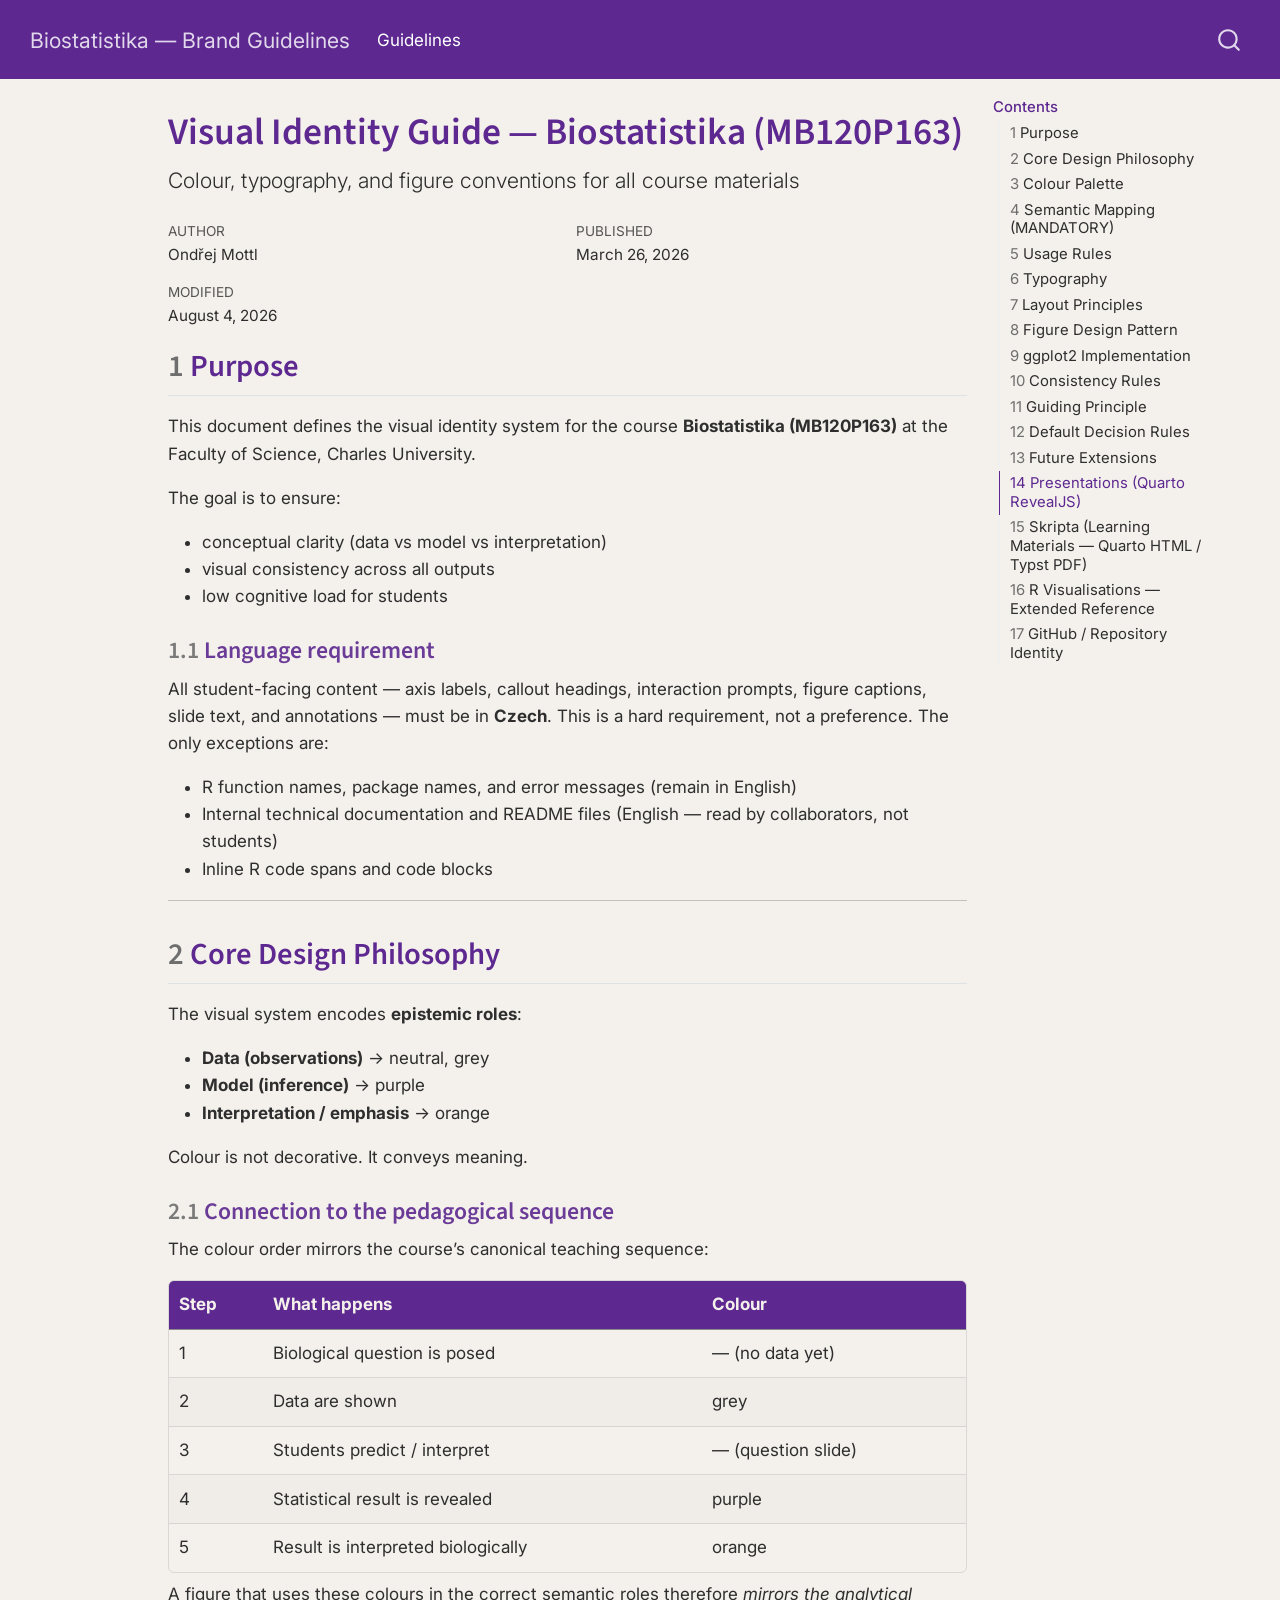
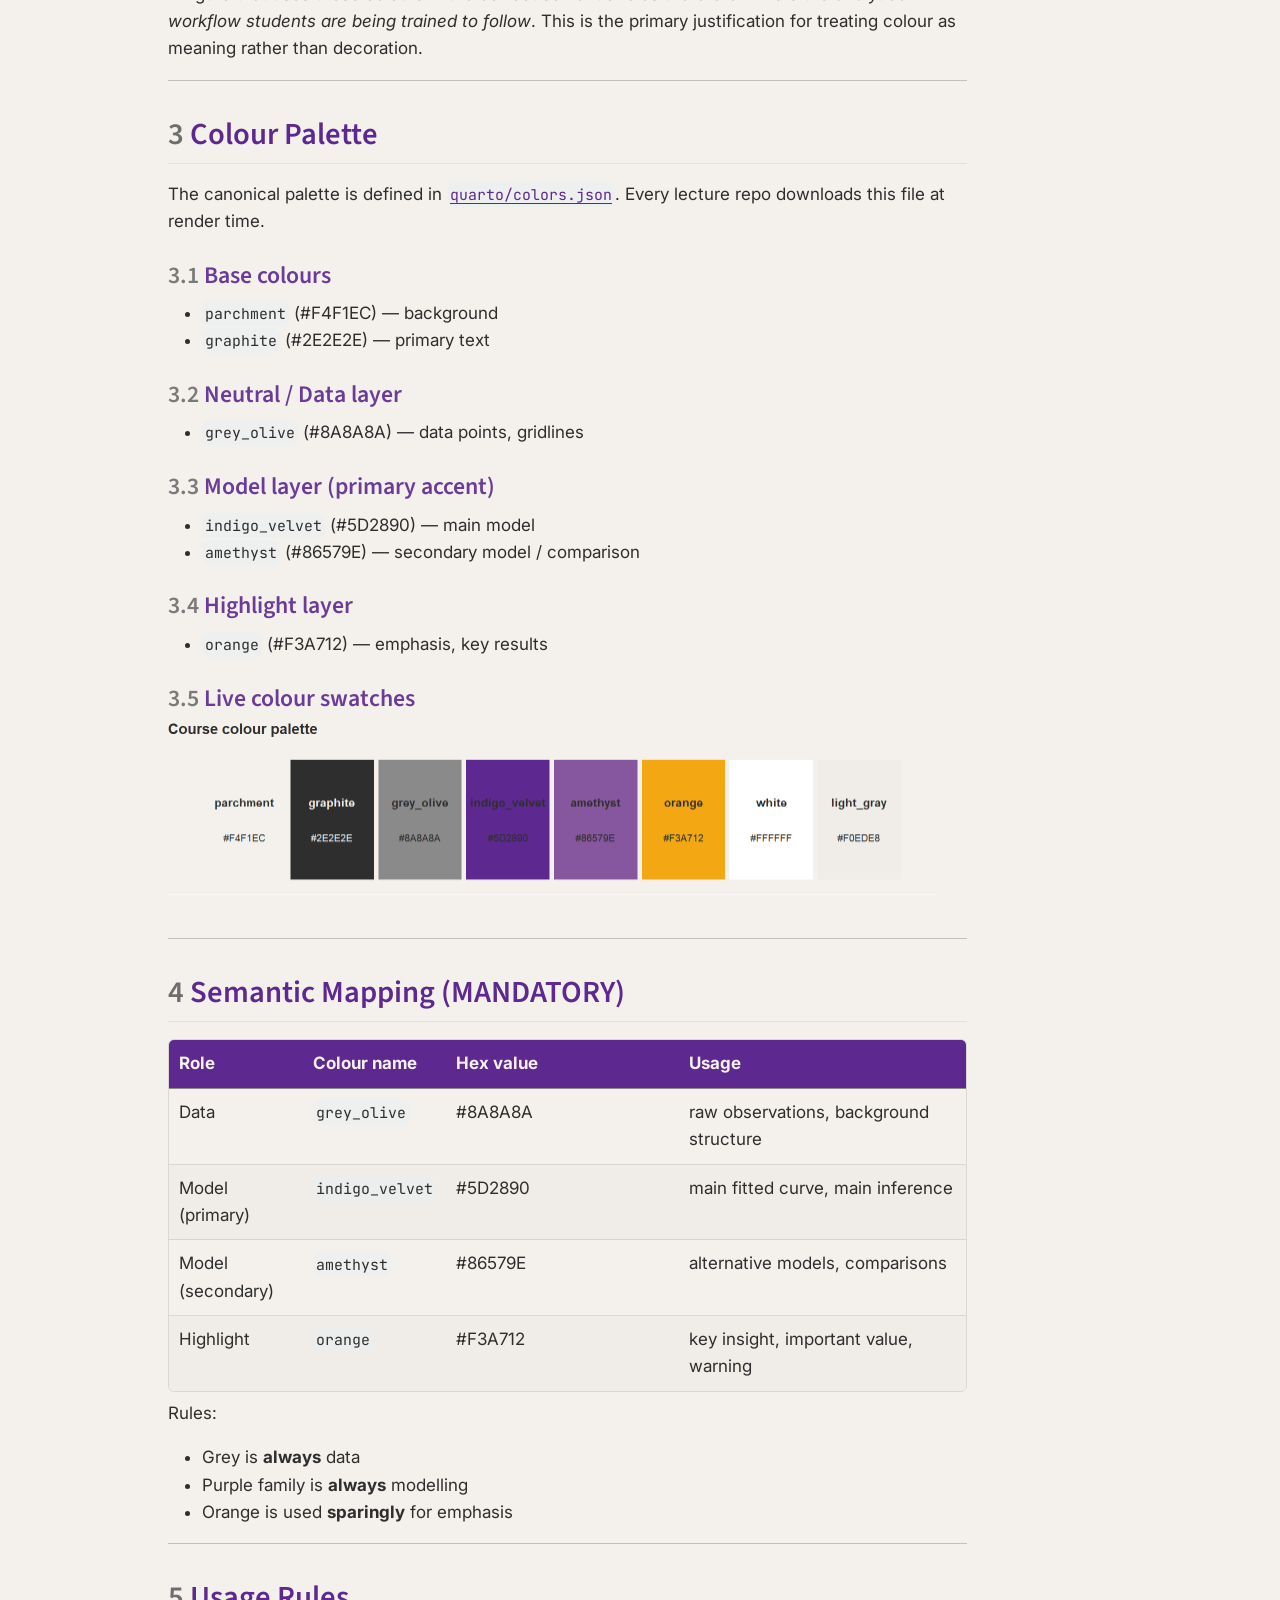
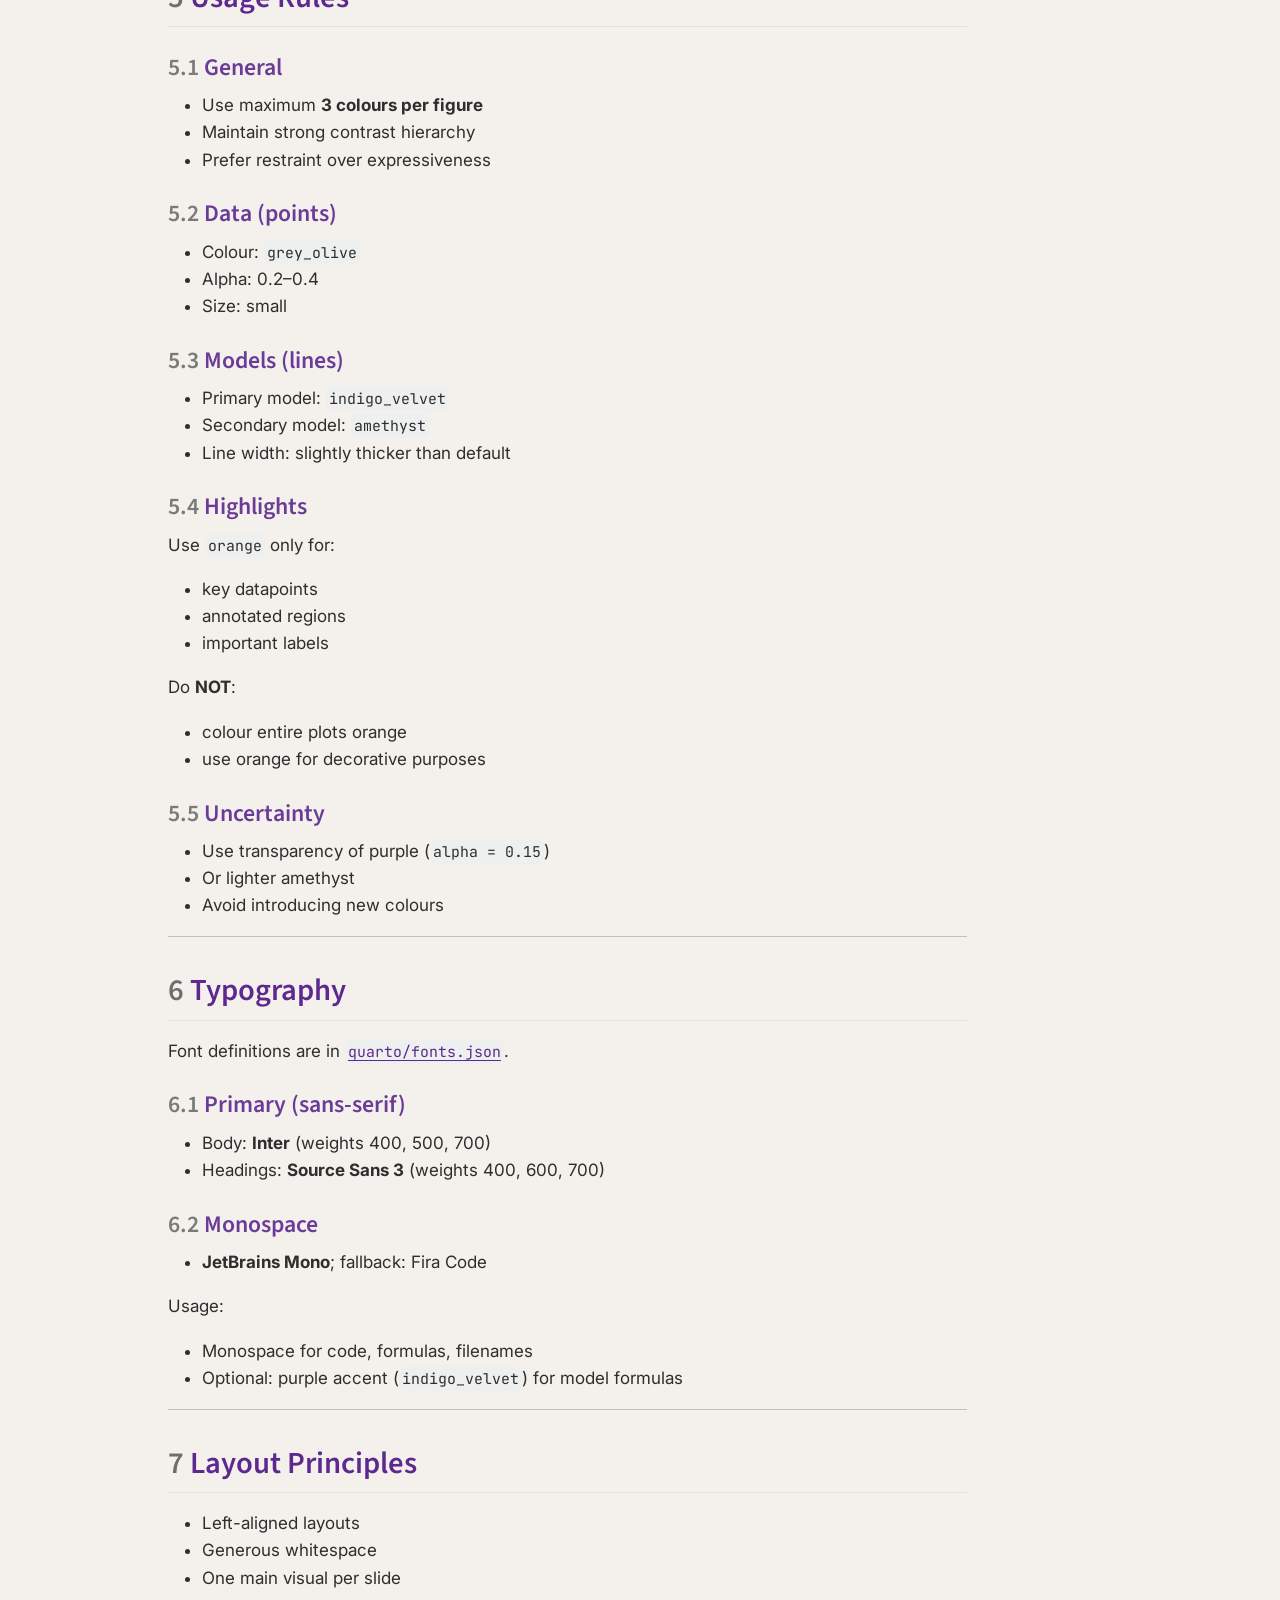
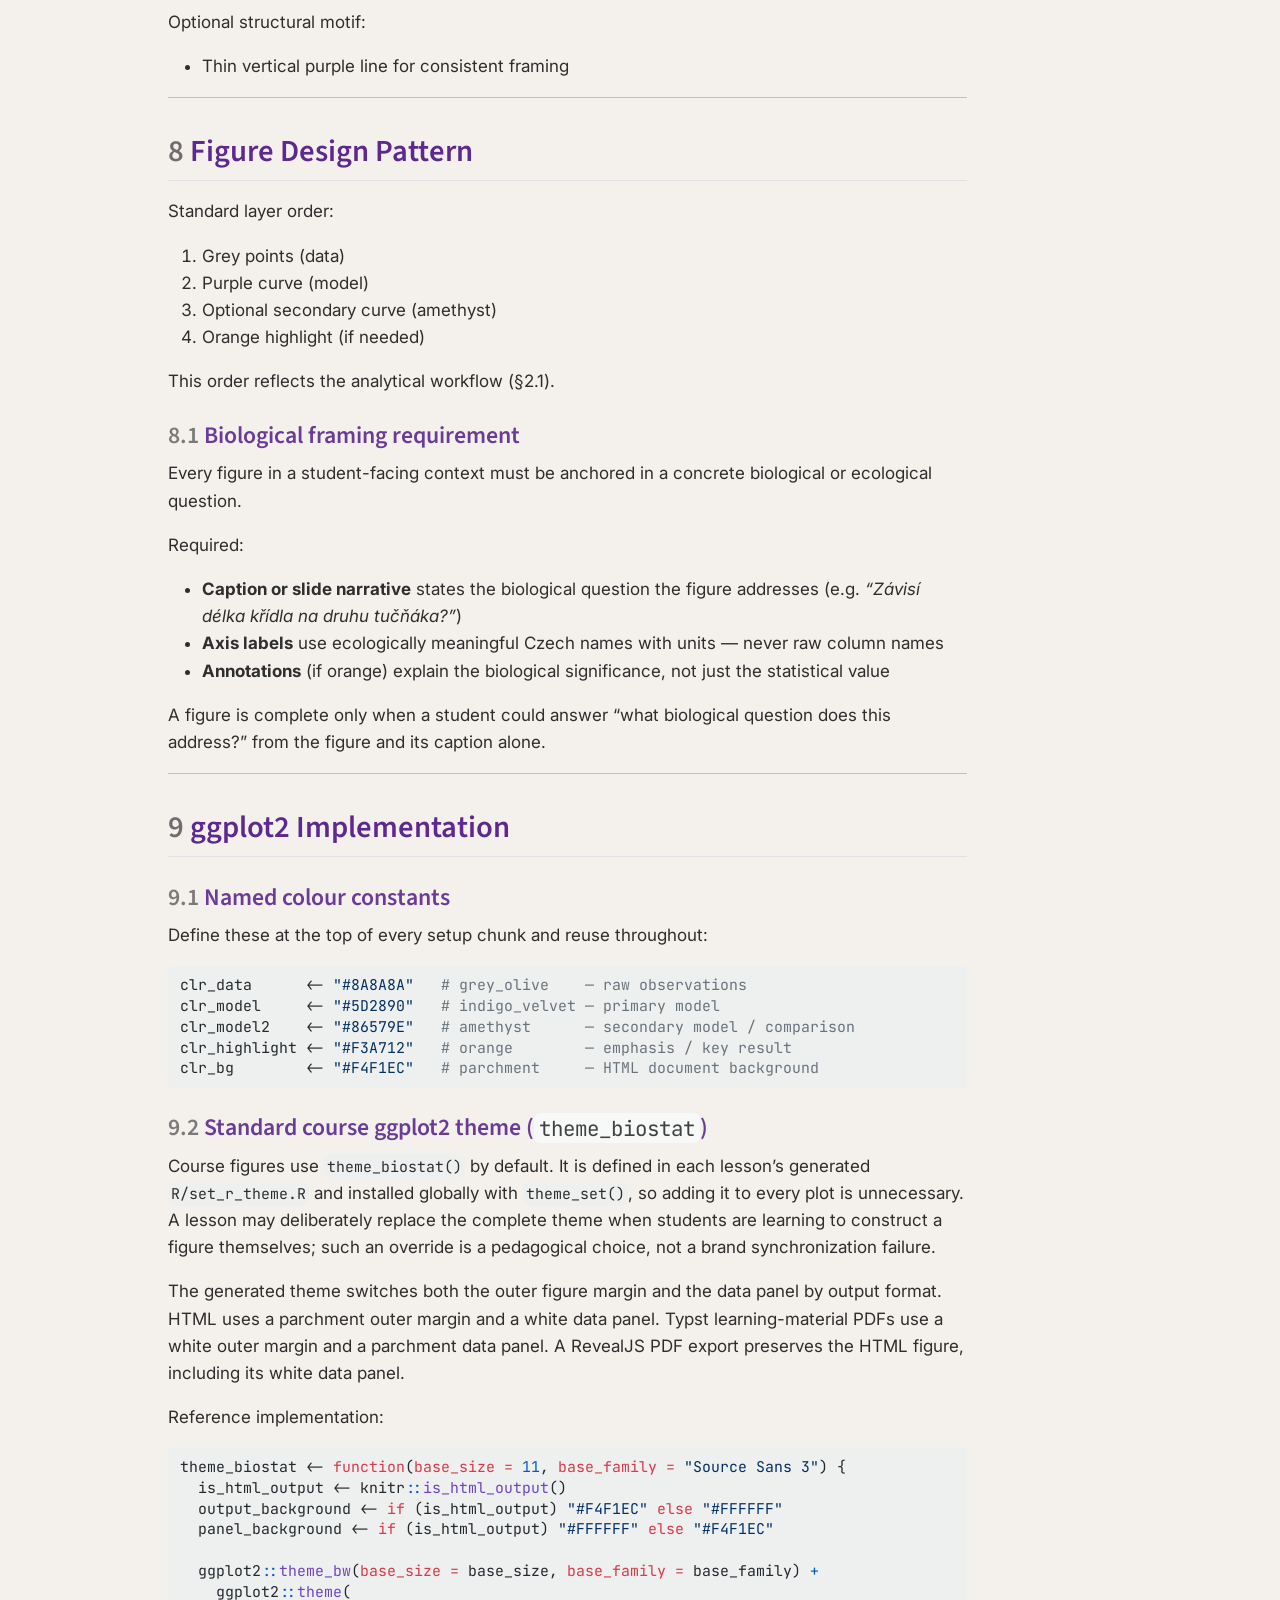
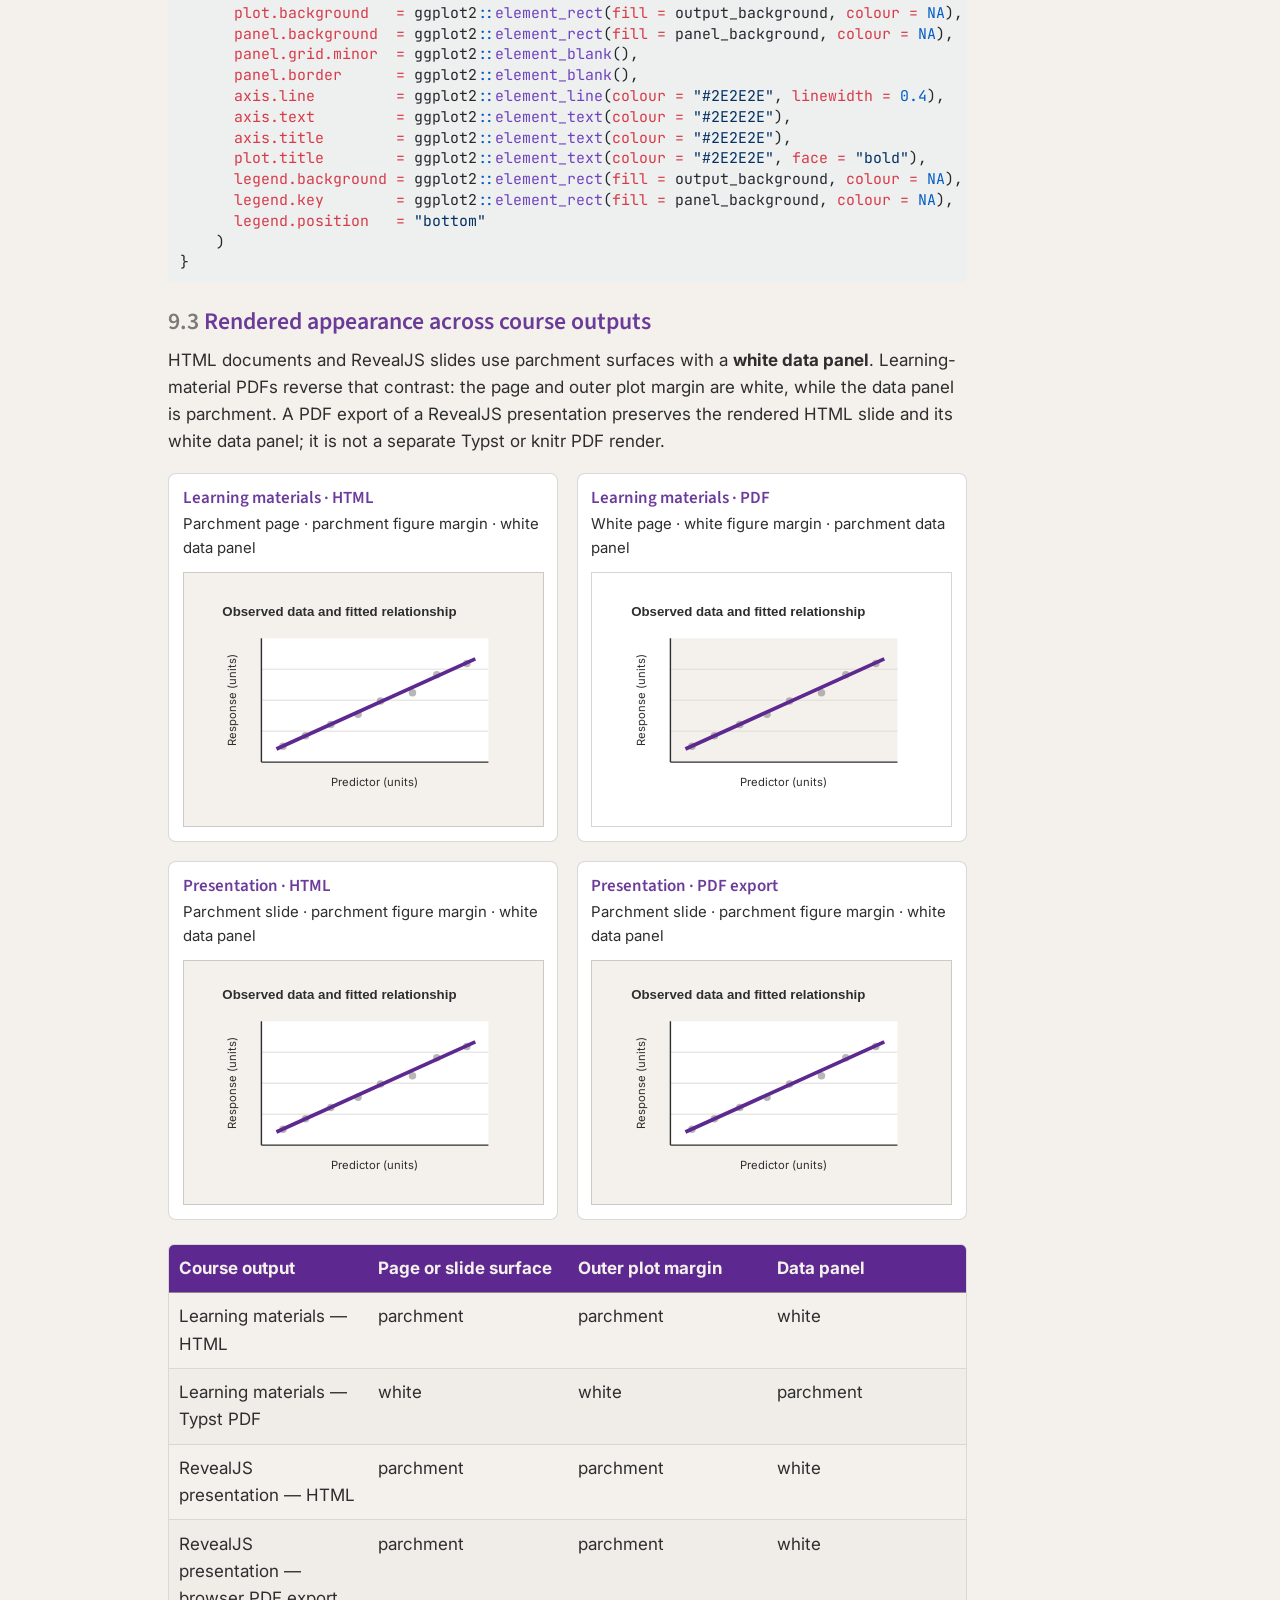
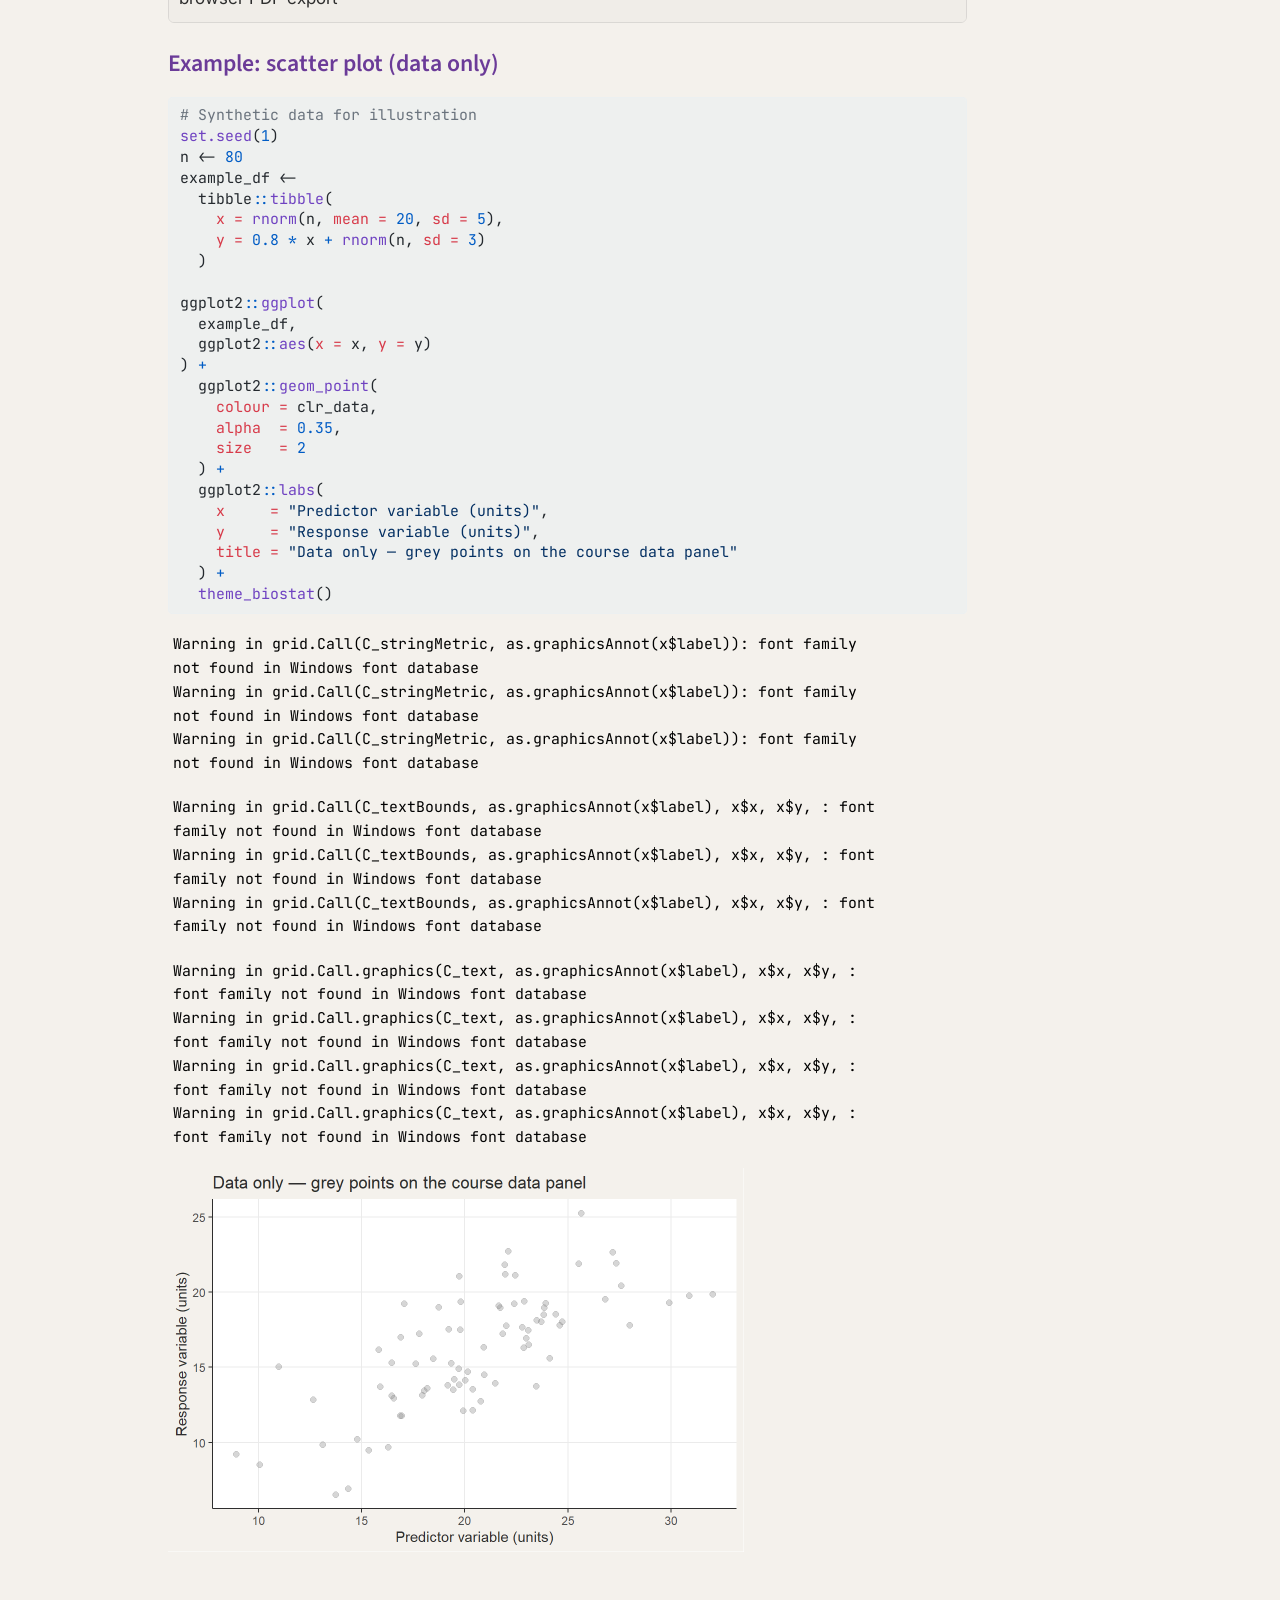
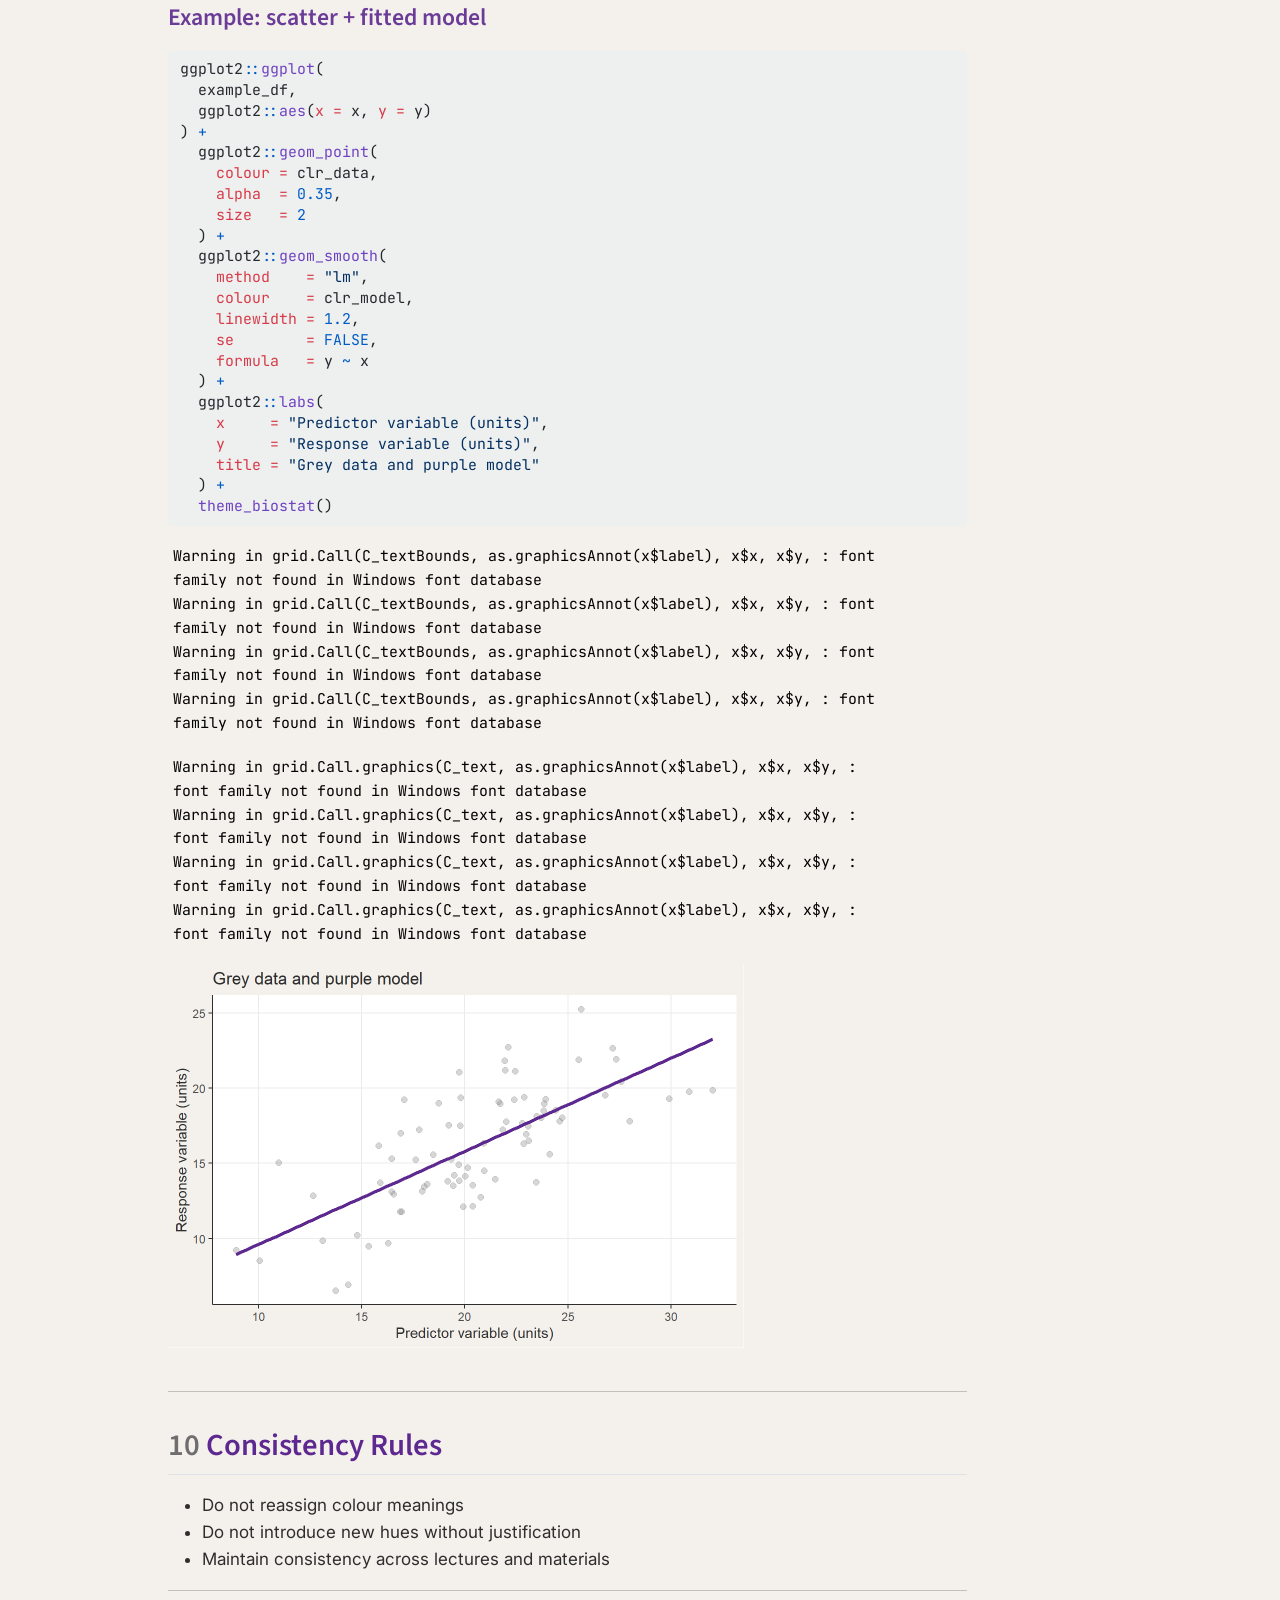
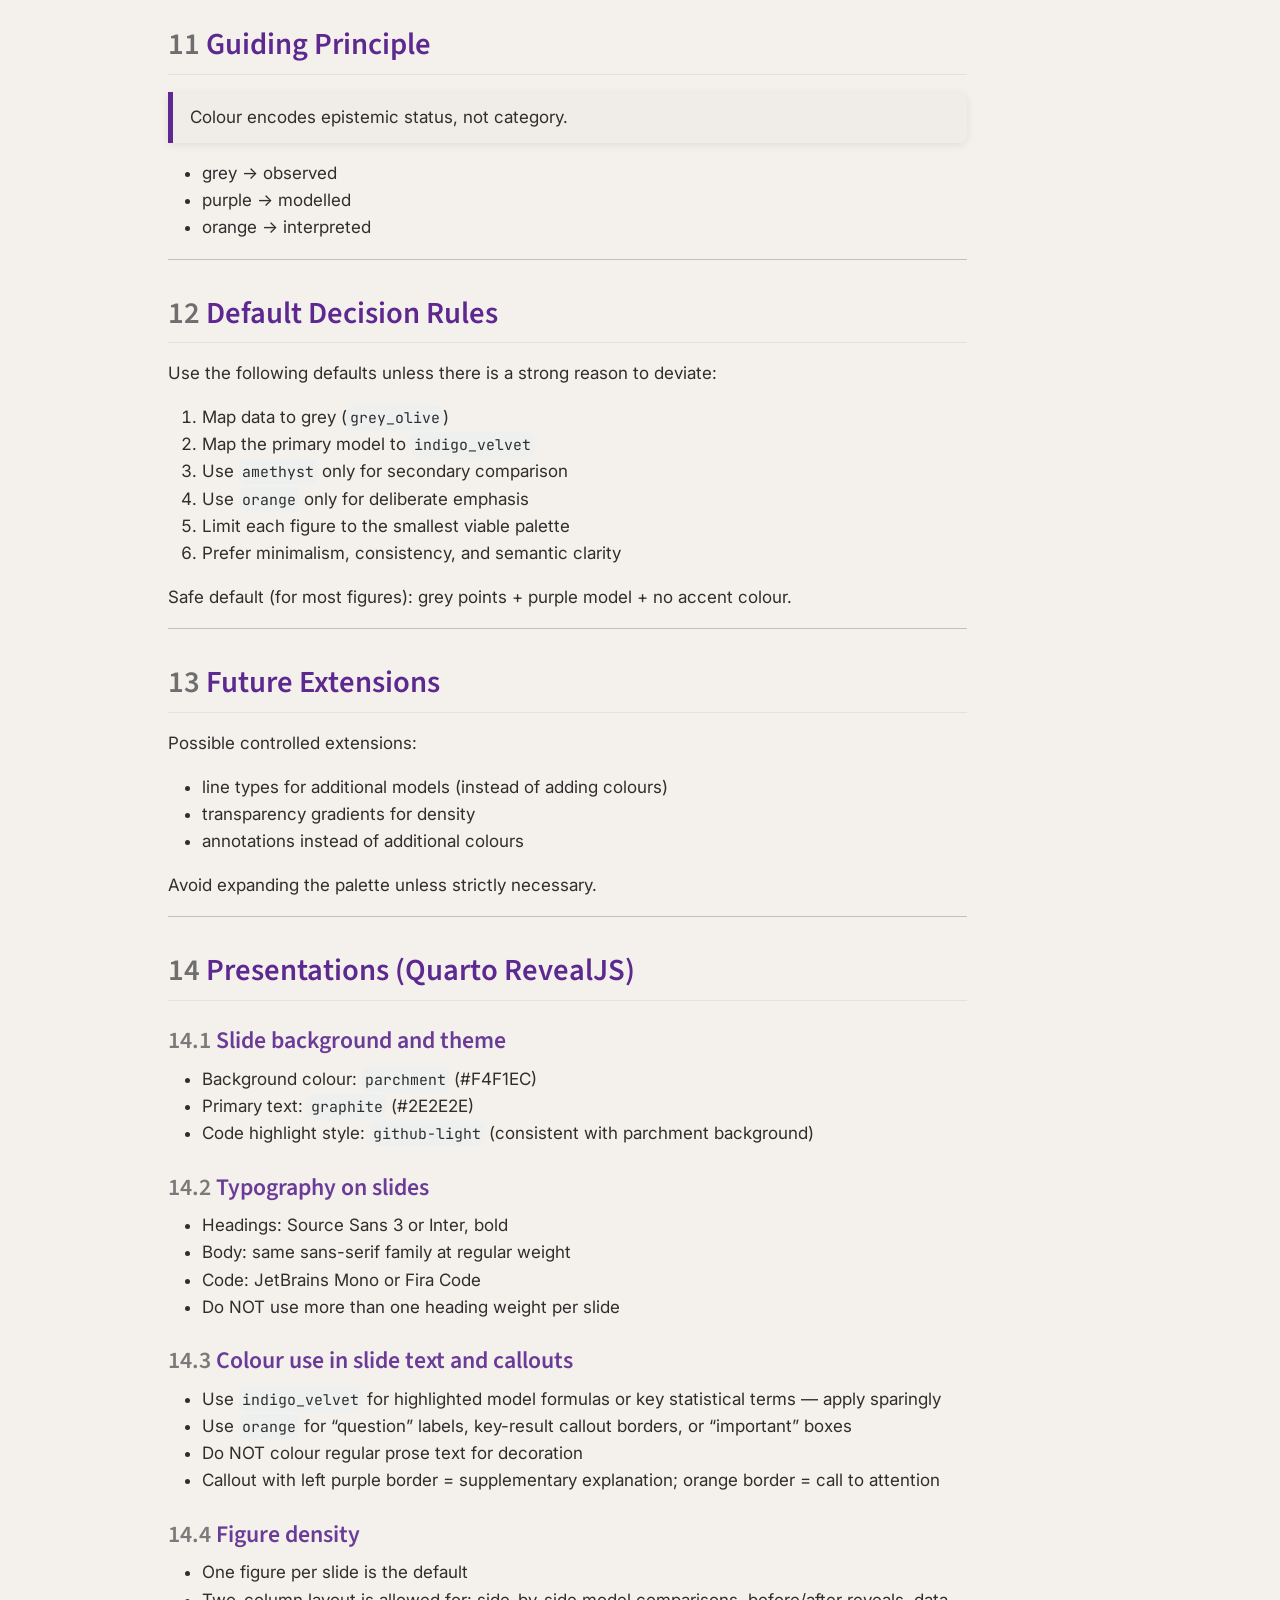
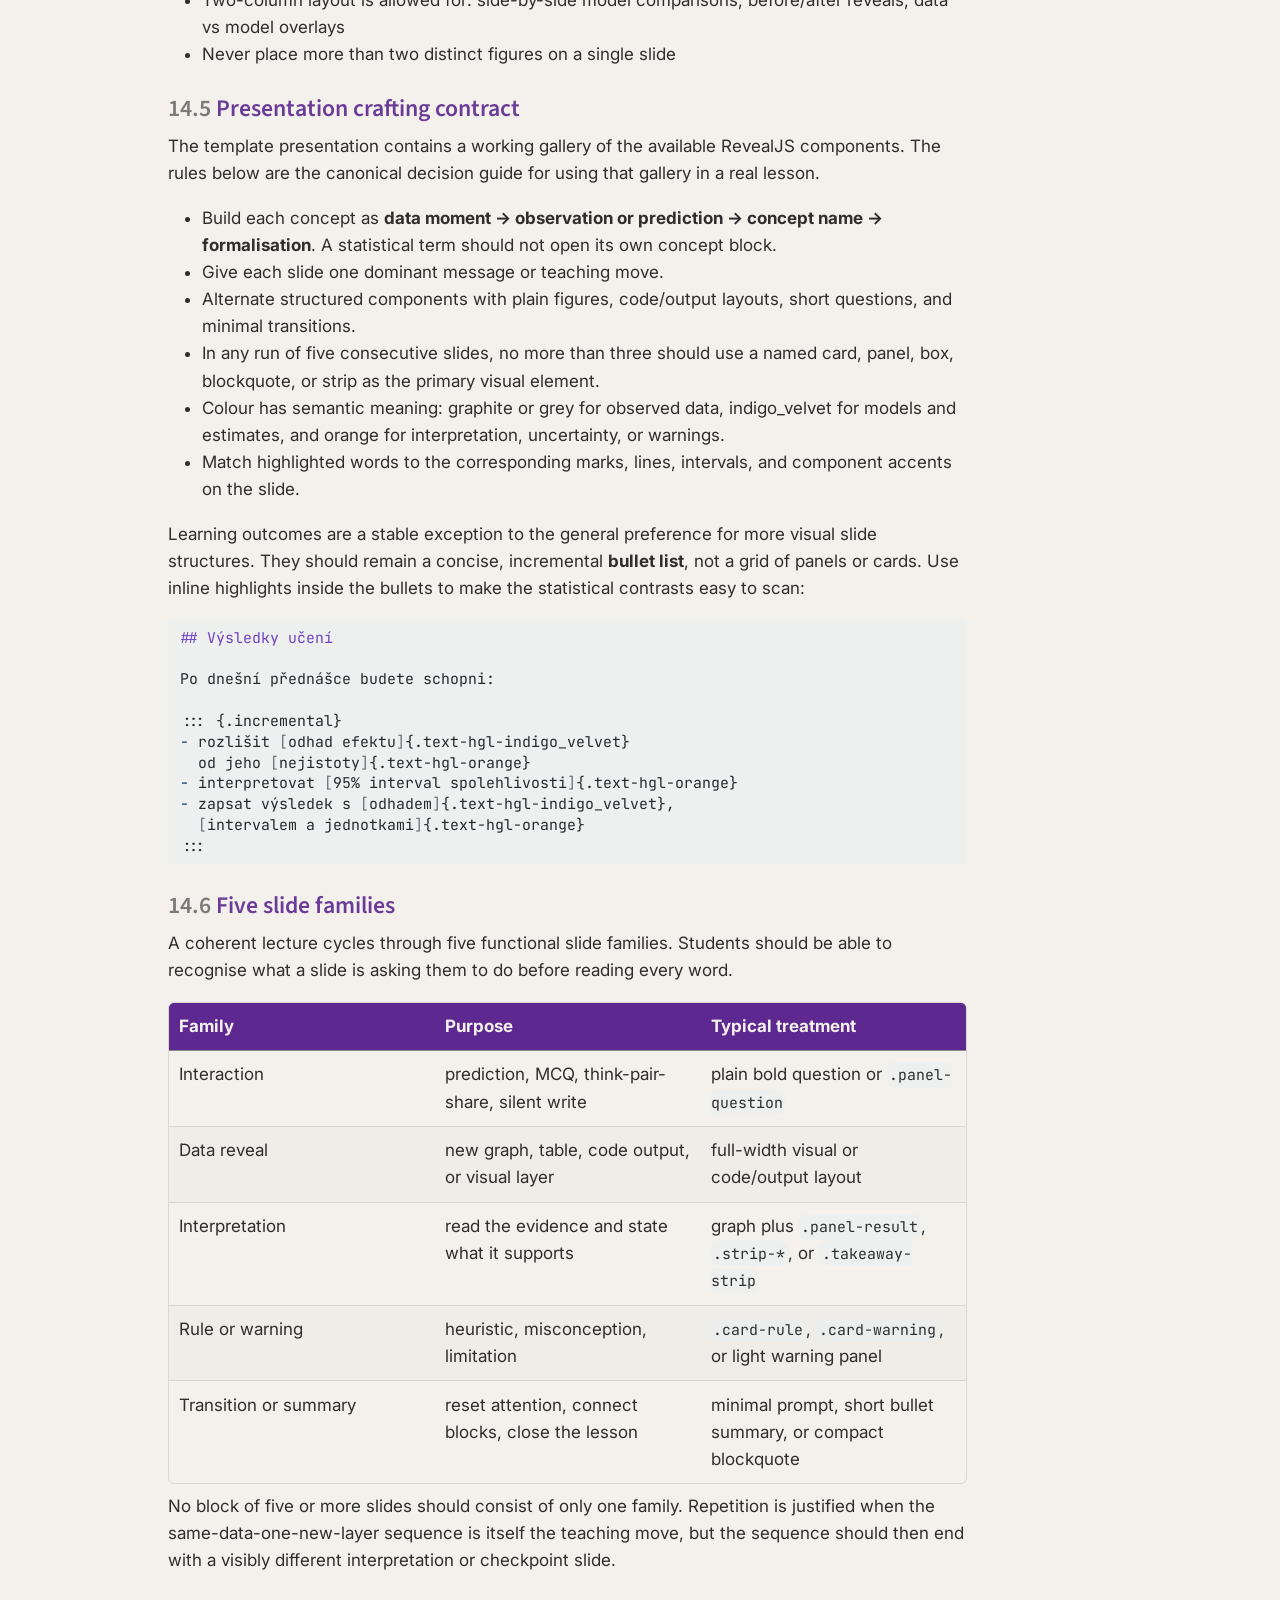
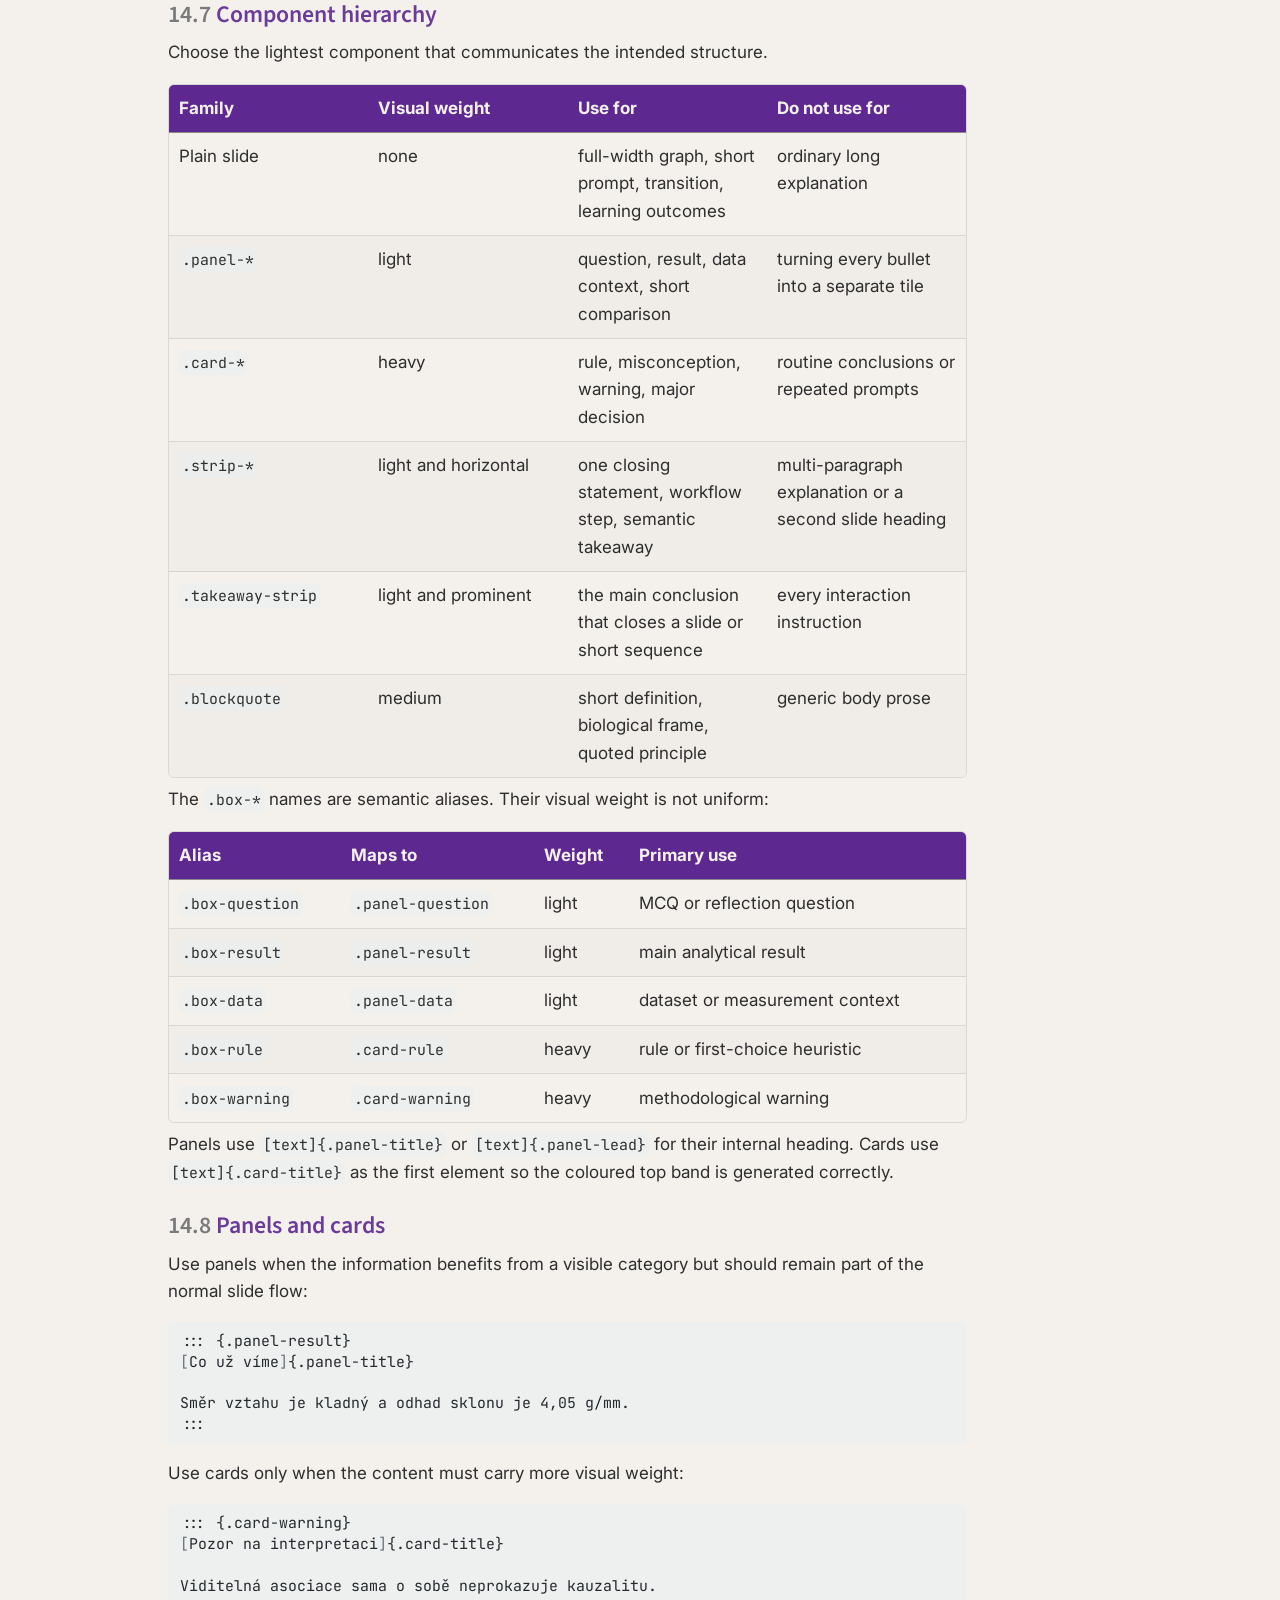
==== commit ecea4ad4: "docs: update presentation guidelines for Quarto RevealJS formatting" ====
--- a/docs/brand_guidelines.html
+++ b/docs/brand_guidelines.html
@@ -79,7 +79,7 @@
 <link href="site_libs/quarto-html/quarto-syntax-highlighting-1eb2a280a64a1f5f4b84ce19fa1dd180.css" rel="stylesheet" id="quarto-text-highlighting-styles">
 <script src="site_libs/bootstrap/bootstrap.min.js"></script>
 <link href="site_libs/bootstrap/bootstrap-icons.css" rel="stylesheet">
-<link href="site_libs/bootstrap/bootstrap-25ee3319555bb1d7a3f081fd3f4f269c.min.css" rel="stylesheet" append-hash="true" id="quarto-bootstrap" data-mode="light">
+<link href="site_libs/bootstrap/bootstrap-87614c6fc36906f89012fab71bed535e.min.css" rel="stylesheet" append-hash="true" id="quarto-bootstrap" data-mode="light">
 <script id="quarto-search-options" type="application/json">{
   "location": "navbar",
   "copy-button": false,
@@ -314,7 +314,7 @@
     <div>
     <div class="quarto-title-meta-heading">Modified</div>
     <div class="quarto-title-meta-contents">
-      <p class="date-modified">August 3, 2026</p>
+      <p class="date-modified">August 4, 2026</p>
     </div>
   </div>
     
@@ -1311,13 +1311,32 @@
 </table>
 <p>Do not use background changes merely to make a routine content slide look different. The colour must reinforce the function of the slide.</p>
 <p>Use <code>::: {.columns .align-top}</code> when unequal columns should begin at the same vertical position. Plain <code>.columns</code> may remain vertically centred when that balance is intentional. The utility classes <code>.slide-margin-top-15</code>, <code>.slide-margin-top-25</code>, and <code>.center-vertical</code> are available for isolated elements, but normal document flow is preferred whenever possible.</p>
+<p>Use <code>.layout-grid-2</code> for two equal-width elements that should read as one comparison or prompt pair. Use <code>.layout-stack</code> for a vertical group that needs consistent breathing room in normal document flow. Add <code>.layout-center-y</code> to <code>.layout-stack</code> only when a short group should occupy the middle of the available slide body without moving its children independently.</p>
+<div class="code-copy-outer-scaffold"><div class="sourceCode" id="cb15"><pre class="sourceCode markdown code-with-copy"><code class="sourceCode markdown"><span id="cb15-1"><a href="#cb15-1" aria-hidden="true" tabindex="-1"></a>:::: {.layout-grid-2}</span>
+<span id="cb15-2"><a href="#cb15-2" aria-hidden="true" tabindex="-1"></a>::: {.panel-result}</span>
+<span id="cb15-3"><a href="#cb15-3" aria-hidden="true" tabindex="-1"></a>Levý panel.</span>
+<span id="cb15-4"><a href="#cb15-4" aria-hidden="true" tabindex="-1"></a>:::</span>
+<span id="cb15-5"><a href="#cb15-5" aria-hidden="true" tabindex="-1"></a>::: {.panel-question}</span>
+<span id="cb15-6"><a href="#cb15-6" aria-hidden="true" tabindex="-1"></a>Pravý panel.</span>
+<span id="cb15-7"><a href="#cb15-7" aria-hidden="true" tabindex="-1"></a>:::</span>
+<span id="cb15-8"><a href="#cb15-8" aria-hidden="true" tabindex="-1"></a>::::</span>
+<span id="cb15-9"><a href="#cb15-9" aria-hidden="true" tabindex="-1"></a></span>
+<span id="cb15-10"><a href="#cb15-10" aria-hidden="true" tabindex="-1"></a>:::: {.layout-stack .layout-center-y}</span>
+<span id="cb15-11"><a href="#cb15-11" aria-hidden="true" tabindex="-1"></a>::: {.box-question}</span>
+<span id="cb15-12"><a href="#cb15-12" aria-hidden="true" tabindex="-1"></a>Jedna dominantní otázka.</span>
+<span id="cb15-13"><a href="#cb15-13" aria-hidden="true" tabindex="-1"></a>:::</span>
+<span id="cb15-14"><a href="#cb15-14" aria-hidden="true" tabindex="-1"></a>::: {.takeaway-strip}</span>
+<span id="cb15-15"><a href="#cb15-15" aria-hidden="true" tabindex="-1"></a>Krátká instrukce nebo závěr.</span>
+<span id="cb15-16"><a href="#cb15-16" aria-hidden="true" tabindex="-1"></a>:::</span>
+<span id="cb15-17"><a href="#cb15-17" aria-hidden="true" tabindex="-1"></a>::::</span></code></pre></div><button title="Copy to Clipboard" class="code-copy-button"><i class="bi"></i></button></div>
+<p>Both layouts use a default gap of <code>1.4rem</code>. Override it locally with <code>style="--layout-gap: 1rem;"</code> only when the rendered slide needs a different but still deliberate separation. The centred stack uses a default minimum height of <code>430px</code>; override <code>--layout-center-min-height</code> on the wrapper rather than adding transforms to individual children. These utilities organise related elements; they do not justify fitting more content onto one slide.</p>
 </section>
 <section id="roughnotation" class="level3" data-number="14.12">
 <h3 data-number="14.12" class="anchored" data-anchor-id="roughnotation"><span class="header-section-number">14.12</span> Roughnotation</h3>
 <p>The <code>quarto-roughnotation</code> shorthand is a live-teaching accent, not a second component system:</p>
-<div class="code-copy-outer-scaffold"><div class="sourceCode" id="cb15"><pre class="sourceCode markdown code-with-copy"><code class="sourceCode markdown"><span id="cb15-1"><a href="#cb15-1" aria-hidden="true" tabindex="-1"></a><span class="co">[</span><span class="ot">klíčová fráze</span><span class="co">]</span>{.rn-underline-indigo}</span>
-<span id="cb15-2"><a href="#cb15-2" aria-hidden="true" tabindex="-1"></a><span class="co">[</span><span class="ot">0,76</span><span class="co">]</span>{.rn-circle-orange}</span>
-<span id="cb15-3"><a href="#cb15-3" aria-hidden="true" tabindex="-1"></a><span class="co">[</span><span class="ot">část vzorce</span><span class="co">]</span>{.rn-bracket-indigo}</span></code></pre></div><button title="Copy to Clipboard" class="code-copy-button"><i class="bi"></i></button></div>
+<div class="code-copy-outer-scaffold"><div class="sourceCode" id="cb16"><pre class="sourceCode markdown code-with-copy"><code class="sourceCode markdown"><span id="cb16-1"><a href="#cb16-1" aria-hidden="true" tabindex="-1"></a><span class="co">[</span><span class="ot">klíčová fráze</span><span class="co">]</span>{.rn-underline-indigo}</span>
+<span id="cb16-2"><a href="#cb16-2" aria-hidden="true" tabindex="-1"></a><span class="co">[</span><span class="ot">0,76</span><span class="co">]</span>{.rn-circle-orange}</span>
+<span id="cb16-3"><a href="#cb16-3" aria-hidden="true" tabindex="-1"></a><span class="co">[</span><span class="ot">část vzorce</span><span class="co">]</span>{.rn-bracket-indigo}</span></code></pre></div><button title="Copy to Clipboard" class="code-copy-button"><i class="bi"></i></button></div>
 <p>Use at most one roughnotation mark on a typical slide and only a few across a lecture. It may underline one phrase, circle one result, or bracket one part of an equation after students have had time to look. Do not annotate paragraphs, decorate all answer choices, or combine several roughnotation colours on one slide. A semantic text highlight or direct plot annotation is the default; roughnotation is reserved for a deliberate live gesture.</p>
 </section>
 <section id="progressive-disclosure" class="level3" data-number="14.13">
@@ -1361,9 +1380,9 @@
 <li>Section numbering: always enabled (<code>number-sections: true</code>)</li>
 </ul>
 </section>
-<section id="callout-blocks" class="level3" data-number="15.2">
-<h3 data-number="15.2" class="anchored" data-anchor-id="callout-blocks"><span class="header-section-number">15.2</span> Callout blocks</h3>
-<p>Use Quarto callouts for exactly four purposes:</p>
+<section id="semantic-boxes" class="level3" data-number="15.2">
+<h3 data-number="15.2" class="anchored" data-anchor-id="semantic-boxes"><span class="header-section-number">15.2</span> Semantic boxes</h3>
+<p>Use the same semantic <code>.box-*</code> vocabulary in learning materials and presentations. In learning materials, <code>theme/semantic-boxes.lua</code> converts these fenced divs into native Quarto callouts so they work in both HTML and Typst/PDF.</p>
 <table class="caption-top table">
 <colgroup>
 <col style="width: 37%">
@@ -1372,35 +1391,111 @@
 </colgroup>
 <thead>
 <tr class="header">
-<th>Callout type</th>
+<th>Source class</th>
 <th>Purpose</th>
 <th>Accent colour</th>
 </tr>
 </thead>
 <tbody>
 <tr class="odd">
-<td><code>note</code></td>
-<td>Supplementary explanation, extra detail</td>
-<td>indigo_velvet (SCSS customised)</td>
+<td><code>.box-question</code></td>
+<td>Student question, prediction, or interpretation prompt</td>
+<td>orange</td>
 </tr>
 <tr class="even">
-<td><code>tip</code></td>
-<td>Optional technical context that is not needed for the main argument</td>
+<td><code>.box-result</code></td>
+<td>Main analytical result or conclusion</td>
+<td>indigo_velvet</td>
+</tr>
+<tr class="odd">
+<td><code>.box-data</code></td>
+<td>Dataset, measurement, or optional technical context</td>
 <td>grey_olive</td>
 </tr>
-<tr class="odd">
-<td><code>important</code></td>
-<td>Key concept or definition the student must retain</td>
-<td>indigo_velvet</td>
-</tr>
 <tr class="even">
-<td><code>warning</code></td>
-<td>Common mistake or statistical misconception</td>
-<td>orange</td>
+<td><code>.box-rule</code></td>
+<td>Definition, decision rule, or durable heuristic</td>
+<td>amethyst</td>
+</tr>
+<tr class="odd">
+<td><code>.box-warning</code></td>
+<td>Common mistake or methodological warning</td>
+<td>red</td>
 </tr>
 </tbody>
 </table>
-<p>Use <code>tip</code> only with the Czech heading <strong>Doplňující</strong> (optionally followed by a short descriptor). For a long optional code example, place a brief <code>tip</code> callout before the code and fold the code in HTML; the code remains in the normal page flow in PDF. A short self-contained technical example may instead be placed directly in a collapsible <code>tip</code> callout, which remains expanded in PDF. Avoid <code>caution</code> and do not invent further callout types.</p>
+<p>Give every box a descriptive Czech <code>title</code>; do not use generic headings such as <strong>Důležité</strong>. Use <code>.box-data</code> with a heading beginning <strong>Doplňující</strong> for optional technical material. A long optional code example can follow a brief collapsible <code>.box-data</code>; a short self-contained example may sit inside it. Keep the body concise enough that the semantic role remains immediately visible.</p>
+<section id="rendered-examples" class="level4" data-number="15.2.1">
+<h4 data-number="15.2.1" class="anchored" data-anchor-id="rendered-examples"><span class="header-section-number">15.2.1</span> Rendered examples</h4>
+<div class="callout callout-style-default callout-question no-icon callout-titled">
+<div class="callout-header d-flex align-content-center">
+<div class="callout-icon-container">
+<i class="callout-icon no-icon"></i>
+</div>
+<div class="callout-title-container flex-fill">
+<span class="screen-reader-only">Question</span>Než zobrazíte výsledek
+</div>
+</div>
+<div class="callout-body-container callout-body">
+<p>Jaký biologický vzorec byste v grafu očekávali, kdyby byla pracovní hypotéza správná?</p>
+</div>
+</div>
+<div class="callout callout-style-default callout-important no-icon callout-titled">
+<div class="callout-header d-flex align-content-center">
+<div class="callout-icon-container">
+<i class="callout-icon no-icon"></i>
+</div>
+<div class="callout-title-container flex-fill">
+<span class="screen-reader-only">Important</span>Co ukázala analýza
+</div>
+</div>
+<div class="callout-body-container callout-body">
+<p>Odhadnutý vztah je kladný a jeho velikost je biologicky dostatečně výrazná, aby stálo za to posoudit jeho nejistotu.</p>
+</div>
+</div>
+<div class="callout callout-style-default callout-tip no-icon callout-titled">
+<div class="callout-header d-flex align-content-center collapsed" data-bs-toggle="collapse" data-bs-target=".callout-3-contents" aria-controls="callout-3" aria-expanded="false" aria-label="Toggle callout">
+<div class="callout-icon-container">
+<i class="callout-icon no-icon"></i>
+</div>
+<div class="callout-title-container flex-fill">
+<span class="screen-reader-only">Tip</span>Doplňující: odkud pocházejí data
+</div>
+<div class="callout-btn-toggle d-inline-block border-0 py-1 ps-1 pe-0 float-end"><i class="callout-toggle"></i></div>
+</div>
+<div id="callout-3" class="callout-3-contents callout-collapse collapse">
+<div class="callout-body-container callout-body">
+<p>Tento box je určen pro původ dat, způsob měření nebo volitelný technický detail, který není nutný pro hlavní argument.</p>
+</div>
+</div>
+</div>
+<div class="callout callout-style-default callout-note no-icon callout-titled">
+<div class="callout-header d-flex align-content-center">
+<div class="callout-icon-container">
+<i class="callout-icon no-icon"></i>
+</div>
+<div class="callout-title-container flex-fill">
+<span class="screen-reader-only">Note</span>Pravidlo pro interpretaci
+</div>
+</div>
+<div class="callout-body-container callout-body">
+<p>Nejprve popište velikost efektu v jednotkách měření, teprve potom jeho nejistotu a další statistické důkazy.</p>
+</div>
+</div>
+<div class="callout callout-style-default callout-caution no-icon callout-titled">
+<div class="callout-header d-flex align-content-center">
+<div class="callout-icon-container">
+<i class="callout-icon no-icon"></i>
+</div>
+<div class="callout-title-container flex-fill">
+<span class="screen-reader-only">Caution</span>Pozor na záměnu jednotek
+</div>
+</div>
+<div class="callout-body-container callout-body">
+<p>Jednotka řádku v datové tabulce nemusí být stejná jako jednotka nezávislé informace v modelu.</p>
+</div>
+</div>
+</section>
 </section>
 <section id="colour-in-prose" class="level3" data-number="15.3">
 <h3 data-number="15.3" class="anchored" data-anchor-id="colour-in-prose"><span class="header-section-number">15.3</span> Colour in prose</h3>
@@ -1500,25 +1595,25 @@
 <section id="model-uncertainty-bands" class="level3" data-number="16.1">
 <h3 data-number="16.1" class="anchored" data-anchor-id="model-uncertainty-bands"><span class="header-section-number">16.1</span> Model uncertainty bands</h3>
 <p>Show uncertainty via transparent fill using the model colour — do NOT introduce a new colour:</p>
-<div class="code-copy-outer-scaffold"><div class="sourceCode" id="cb16"><pre class="sourceCode r code-with-copy"><code class="sourceCode r"><span id="cb16-1"><a href="#cb16-1" aria-hidden="true" tabindex="-1"></a>ggplot2<span class="sc">::</span><span class="fu">geom_ribbon</span>(</span>
-<span id="cb16-2"><a href="#cb16-2" aria-hidden="true" tabindex="-1"></a>  ggplot2<span class="sc">::</span><span class="fu">aes</span>(<span class="at">ymin =</span> lower, <span class="at">ymax =</span> upper),</span>
-<span id="cb16-3"><a href="#cb16-3" aria-hidden="true" tabindex="-1"></a>  <span class="at">fill  =</span> clr_model,</span>
-<span id="cb16-4"><a href="#cb16-4" aria-hidden="true" tabindex="-1"></a>  <span class="at">alpha =</span> <span class="fl">0.15</span></span>
-<span id="cb16-5"><a href="#cb16-5" aria-hidden="true" tabindex="-1"></a>)</span></code></pre></div><button title="Copy to Clipboard" class="code-copy-button"><i class="bi"></i></button></div>
+<div class="code-copy-outer-scaffold"><div class="sourceCode" id="cb17"><pre class="sourceCode r code-with-copy"><code class="sourceCode r"><span id="cb17-1"><a href="#cb17-1" aria-hidden="true" tabindex="-1"></a>ggplot2<span class="sc">::</span><span class="fu">geom_ribbon</span>(</span>
+<span id="cb17-2"><a href="#cb17-2" aria-hidden="true" tabindex="-1"></a>  ggplot2<span class="sc">::</span><span class="fu">aes</span>(<span class="at">ymin =</span> lower, <span class="at">ymax =</span> upper),</span>
+<span id="cb17-3"><a href="#cb17-3" aria-hidden="true" tabindex="-1"></a>  <span class="at">fill  =</span> clr_model,</span>
+<span id="cb17-4"><a href="#cb17-4" aria-hidden="true" tabindex="-1"></a>  <span class="at">alpha =</span> <span class="fl">0.15</span></span>
+<span id="cb17-5"><a href="#cb17-5" aria-hidden="true" tabindex="-1"></a>)</span></code></pre></div><button title="Copy to Clipboard" class="code-copy-button"><i class="bi"></i></button></div>
 </section>
 <section id="two-model-comparison" class="level3" data-number="16.2">
 <h3 data-number="16.2" class="anchored" data-anchor-id="two-model-comparison"><span class="header-section-number">16.2</span> Two-model comparison</h3>
 <p>Use a thinner, dashed line for the secondary model to reinforce the visual hierarchy:</p>
-<div class="code-copy-outer-scaffold"><div class="sourceCode" id="cb17"><pre class="sourceCode r code-with-copy"><code class="sourceCode r"><span id="cb17-1"><a href="#cb17-1" aria-hidden="true" tabindex="-1"></a><span class="co"># Primary model</span></span>
-<span id="cb17-2"><a href="#cb17-2" aria-hidden="true" tabindex="-1"></a>ggplot2<span class="sc">::</span><span class="fu">geom_smooth</span>(<span class="at">colour =</span> clr_model,  <span class="at">linewidth =</span> <span class="fl">1.2</span>, <span class="at">se =</span> <span class="cn">FALSE</span>)</span>
-<span id="cb17-3"><a href="#cb17-3" aria-hidden="true" tabindex="-1"></a><span class="co"># Secondary model</span></span>
-<span id="cb17-4"><a href="#cb17-4" aria-hidden="true" tabindex="-1"></a>ggplot2<span class="sc">::</span><span class="fu">geom_smooth</span>(<span class="at">colour =</span> clr_model2, <span class="at">linewidth =</span> <span class="fl">1.0</span>, <span class="at">se =</span> <span class="cn">FALSE</span>, <span class="at">linetype =</span> <span class="st">"dashed"</span>)</span></code></pre></div><button title="Copy to Clipboard" class="code-copy-button"><i class="bi"></i></button></div>
+<div class="code-copy-outer-scaffold"><div class="sourceCode" id="cb18"><pre class="sourceCode r code-with-copy"><code class="sourceCode r"><span id="cb18-1"><a href="#cb18-1" aria-hidden="true" tabindex="-1"></a><span class="co"># Primary model</span></span>
+<span id="cb18-2"><a href="#cb18-2" aria-hidden="true" tabindex="-1"></a>ggplot2<span class="sc">::</span><span class="fu">geom_smooth</span>(<span class="at">colour =</span> clr_model,  <span class="at">linewidth =</span> <span class="fl">1.2</span>, <span class="at">se =</span> <span class="cn">FALSE</span>)</span>
+<span id="cb18-3"><a href="#cb18-3" aria-hidden="true" tabindex="-1"></a><span class="co"># Secondary model</span></span>
+<span id="cb18-4"><a href="#cb18-4" aria-hidden="true" tabindex="-1"></a>ggplot2<span class="sc">::</span><span class="fu">geom_smooth</span>(<span class="at">colour =</span> clr_model2, <span class="at">linewidth =</span> <span class="fl">1.0</span>, <span class="at">se =</span> <span class="cn">FALSE</span>, <span class="at">linetype =</span> <span class="st">"dashed"</span>)</span></code></pre></div><button title="Copy to Clipboard" class="code-copy-button"><i class="bi"></i></button></div>
 </section>
 <section id="boxplots-and-violin-plots" class="level3" data-number="16.3">
 <h3 data-number="16.3" class="anchored" data-anchor-id="boxplots-and-violin-plots"><span class="header-section-number">16.3</span> Boxplots and violin plots</h3>
 <p>Data points underneath a transparent model-coloured box:</p>
-<div class="code-copy-outer-scaffold"><div class="sourceCode" id="cb18"><pre class="sourceCode r code-with-copy"><code class="sourceCode r"><span id="cb18-1"><a href="#cb18-1" aria-hidden="true" tabindex="-1"></a>ggplot2<span class="sc">::</span><span class="fu">geom_jitter</span>(<span class="at">colour =</span> clr_data,  <span class="at">alpha =</span> <span class="fl">0.3</span>,  <span class="at">width =</span> <span class="fl">0.15</span>, <span class="at">size =</span> <span class="fl">1.5</span>) <span class="sc">+</span></span>
-<span id="cb18-2"><a href="#cb18-2" aria-hidden="true" tabindex="-1"></a>ggplot2<span class="sc">::</span><span class="fu">geom_boxplot</span>(<span class="at">colour =</span> clr_model, <span class="at">fill =</span> <span class="cn">NA</span>, <span class="at">linewidth =</span> <span class="fl">0.8</span>, <span class="at">outlier.shape =</span> <span class="cn">NA</span>)</span></code></pre></div><button title="Copy to Clipboard" class="code-copy-button"><i class="bi"></i></button></div>
+<div class="code-copy-outer-scaffold"><div class="sourceCode" id="cb19"><pre class="sourceCode r code-with-copy"><code class="sourceCode r"><span id="cb19-1"><a href="#cb19-1" aria-hidden="true" tabindex="-1"></a>ggplot2<span class="sc">::</span><span class="fu">geom_jitter</span>(<span class="at">colour =</span> clr_data,  <span class="at">alpha =</span> <span class="fl">0.3</span>,  <span class="at">width =</span> <span class="fl">0.15</span>, <span class="at">size =</span> <span class="fl">1.5</span>) <span class="sc">+</span></span>
+<span id="cb19-2"><a href="#cb19-2" aria-hidden="true" tabindex="-1"></a>ggplot2<span class="sc">::</span><span class="fu">geom_boxplot</span>(<span class="at">colour =</span> clr_model, <span class="at">fill =</span> <span class="cn">NA</span>, <span class="at">linewidth =</span> <span class="fl">0.8</span>, <span class="at">outlier.shape =</span> <span class="cn">NA</span>)</span></code></pre></div><button title="Copy to Clipboard" class="code-copy-button"><i class="bi"></i></button></div>
 </section>
 <section id="categorical-group-colour" class="level3" data-number="16.4">
 <h3 data-number="16.4" class="anchored" data-anchor-id="categorical-group-colour"><span class="header-section-number">16.4</span> Categorical group colour</h3>
@@ -1529,32 +1624,32 @@
 <li>Document the override with a comment</li>
 <li>Suggested accessible palette for up to 4 groups:</li>
 </ul>
-<div class="code-copy-outer-scaffold"><div class="sourceCode" id="cb19"><pre class="sourceCode r code-with-copy"><code class="sourceCode r"><span id="cb19-1"><a href="#cb19-1" aria-hidden="true" tabindex="-1"></a>clr_skupiny <span class="ot">&lt;-</span> <span class="fu">c</span>(</span>
-<span id="cb19-2"><a href="#cb19-2" aria-hidden="true" tabindex="-1"></a>  <span class="st">"skupina_A"</span> <span class="ot">=</span> <span class="st">"#4E9A8A"</span>,   <span class="co"># teal</span></span>
-<span id="cb19-3"><a href="#cb19-3" aria-hidden="true" tabindex="-1"></a>  <span class="st">"skupina_B"</span> <span class="ot">=</span> <span class="st">"#C2613A"</span>,   <span class="co"># terracotta</span></span>
-<span id="cb19-4"><a href="#cb19-4" aria-hidden="true" tabindex="-1"></a>  <span class="st">"skupina_C"</span> <span class="ot">=</span> <span class="st">"#2E6CA4"</span>,   <span class="co"># steel blue</span></span>
-<span id="cb19-5"><a href="#cb19-5" aria-hidden="true" tabindex="-1"></a>  <span class="st">"skupina_D"</span> <span class="ot">=</span> <span class="st">"#7D7D7D"</span>    <span class="co"># dark grey</span></span>
-<span id="cb19-6"><a href="#cb19-6" aria-hidden="true" tabindex="-1"></a>)</span></code></pre></div><button title="Copy to Clipboard" class="code-copy-button"><i class="bi"></i></button></div>
+<div class="code-copy-outer-scaffold"><div class="sourceCode" id="cb20"><pre class="sourceCode r code-with-copy"><code class="sourceCode r"><span id="cb20-1"><a href="#cb20-1" aria-hidden="true" tabindex="-1"></a>clr_skupiny <span class="ot">&lt;-</span> <span class="fu">c</span>(</span>
+<span id="cb20-2"><a href="#cb20-2" aria-hidden="true" tabindex="-1"></a>  <span class="st">"skupina_A"</span> <span class="ot">=</span> <span class="st">"#4E9A8A"</span>,   <span class="co"># teal</span></span>
+<span id="cb20-3"><a href="#cb20-3" aria-hidden="true" tabindex="-1"></a>  <span class="st">"skupina_B"</span> <span class="ot">=</span> <span class="st">"#C2613A"</span>,   <span class="co"># terracotta</span></span>
+<span id="cb20-4"><a href="#cb20-4" aria-hidden="true" tabindex="-1"></a>  <span class="st">"skupina_C"</span> <span class="ot">=</span> <span class="st">"#2E6CA4"</span>,   <span class="co"># steel blue</span></span>
+<span id="cb20-5"><a href="#cb20-5" aria-hidden="true" tabindex="-1"></a>  <span class="st">"skupina_D"</span> <span class="ot">=</span> <span class="st">"#7D7D7D"</span>    <span class="co"># dark grey</span></span>
+<span id="cb20-6"><a href="#cb20-6" aria-hidden="true" tabindex="-1"></a>)</span></code></pre></div><button title="Copy to Clipboard" class="code-copy-button"><i class="bi"></i></button></div>
 </section>
 <section id="highlights-and-annotations" class="level3" data-number="16.5">
 <h3 data-number="16.5" class="anchored" data-anchor-id="highlights-and-annotations"><span class="header-section-number">16.5</span> Highlights and annotations</h3>
-<div class="code-copy-outer-scaffold"><div class="sourceCode" id="cb20"><pre class="sourceCode r code-with-copy"><code class="sourceCode r"><span id="cb20-1"><a href="#cb20-1" aria-hidden="true" tabindex="-1"></a><span class="co"># Highlighted individual point</span></span>
-<span id="cb20-2"><a href="#cb20-2" aria-hidden="true" tabindex="-1"></a>ggplot2<span class="sc">::</span><span class="fu">geom_point</span>(</span>
-<span id="cb20-3"><a href="#cb20-3" aria-hidden="true" tabindex="-1"></a>  <span class="at">data   =</span> data_highlighted,</span>
-<span id="cb20-4"><a href="#cb20-4" aria-hidden="true" tabindex="-1"></a>  <span class="at">colour =</span> clr_highlight,</span>
-<span id="cb20-5"><a href="#cb20-5" aria-hidden="true" tabindex="-1"></a>  <span class="at">size   =</span> <span class="dv">4</span></span>
-<span id="cb20-6"><a href="#cb20-6" aria-hidden="true" tabindex="-1"></a>)</span>
-<span id="cb20-7"><a href="#cb20-7" aria-hidden="true" tabindex="-1"></a></span>
-<span id="cb20-8"><a href="#cb20-8" aria-hidden="true" tabindex="-1"></a><span class="co"># Annotation label</span></span>
-<span id="cb20-9"><a href="#cb20-9" aria-hidden="true" tabindex="-1"></a>ggplot2<span class="sc">::</span><span class="fu">annotate</span>(</span>
-<span id="cb20-10"><a href="#cb20-10" aria-hidden="true" tabindex="-1"></a>  <span class="at">geom     =</span> <span class="st">"text"</span>,</span>
-<span id="cb20-11"><a href="#cb20-11" aria-hidden="true" tabindex="-1"></a>  <span class="at">x        =</span> x_pos,</span>
-<span id="cb20-12"><a href="#cb20-12" aria-hidden="true" tabindex="-1"></a>  <span class="at">y        =</span> y_pos,</span>
-<span id="cb20-13"><a href="#cb20-13" aria-hidden="true" tabindex="-1"></a>  <span class="at">label    =</span> <span class="st">"Klíčový výsledek"</span>,</span>
-<span id="cb20-14"><a href="#cb20-14" aria-hidden="true" tabindex="-1"></a>  <span class="at">colour   =</span> clr_highlight,</span>
-<span id="cb20-15"><a href="#cb20-15" aria-hidden="true" tabindex="-1"></a>  <span class="at">fontface =</span> <span class="st">"bold"</span>,</span>
-<span id="cb20-16"><a href="#cb20-16" aria-hidden="true" tabindex="-1"></a>  <span class="at">size     =</span> <span class="dv">4</span></span>
-<span id="cb20-17"><a href="#cb20-17" aria-hidden="true" tabindex="-1"></a>)</span></code></pre></div><button title="Copy to Clipboard" class="code-copy-button"><i class="bi"></i></button></div>
+<div class="code-copy-outer-scaffold"><div class="sourceCode" id="cb21"><pre class="sourceCode r code-with-copy"><code class="sourceCode r"><span id="cb21-1"><a href="#cb21-1" aria-hidden="true" tabindex="-1"></a><span class="co"># Highlighted individual point</span></span>
+<span id="cb21-2"><a href="#cb21-2" aria-hidden="true" tabindex="-1"></a>ggplot2<span class="sc">::</span><span class="fu">geom_point</span>(</span>
+<span id="cb21-3"><a href="#cb21-3" aria-hidden="true" tabindex="-1"></a>  <span class="at">data   =</span> data_highlighted,</span>
+<span id="cb21-4"><a href="#cb21-4" aria-hidden="true" tabindex="-1"></a>  <span class="at">colour =</span> clr_highlight,</span>
+<span id="cb21-5"><a href="#cb21-5" aria-hidden="true" tabindex="-1"></a>  <span class="at">size   =</span> <span class="dv">4</span></span>
+<span id="cb21-6"><a href="#cb21-6" aria-hidden="true" tabindex="-1"></a>)</span>
+<span id="cb21-7"><a href="#cb21-7" aria-hidden="true" tabindex="-1"></a></span>
+<span id="cb21-8"><a href="#cb21-8" aria-hidden="true" tabindex="-1"></a><span class="co"># Annotation label</span></span>
+<span id="cb21-9"><a href="#cb21-9" aria-hidden="true" tabindex="-1"></a>ggplot2<span class="sc">::</span><span class="fu">annotate</span>(</span>
+<span id="cb21-10"><a href="#cb21-10" aria-hidden="true" tabindex="-1"></a>  <span class="at">geom     =</span> <span class="st">"text"</span>,</span>
+<span id="cb21-11"><a href="#cb21-11" aria-hidden="true" tabindex="-1"></a>  <span class="at">x        =</span> x_pos,</span>
+<span id="cb21-12"><a href="#cb21-12" aria-hidden="true" tabindex="-1"></a>  <span class="at">y        =</span> y_pos,</span>
+<span id="cb21-13"><a href="#cb21-13" aria-hidden="true" tabindex="-1"></a>  <span class="at">label    =</span> <span class="st">"Klíčový výsledek"</span>,</span>
+<span id="cb21-14"><a href="#cb21-14" aria-hidden="true" tabindex="-1"></a>  <span class="at">colour   =</span> clr_highlight,</span>
+<span id="cb21-15"><a href="#cb21-15" aria-hidden="true" tabindex="-1"></a>  <span class="at">fontface =</span> <span class="st">"bold"</span>,</span>
+<span id="cb21-16"><a href="#cb21-16" aria-hidden="true" tabindex="-1"></a>  <span class="at">size     =</span> <span class="dv">4</span></span>
+<span id="cb21-17"><a href="#cb21-17" aria-hidden="true" tabindex="-1"></a>)</span></code></pre></div><button title="Copy to Clipboard" class="code-copy-button"><i class="bi"></i></button></div>
 </section>
 <section id="figure-dimensions-by-output-context" class="level3" data-number="16.6">
 <h3 data-number="16.6" class="anchored" data-anchor-id="figure-dimensions-by-output-context"><span class="header-section-number">16.6</span> Figure dimensions by output context</h3>
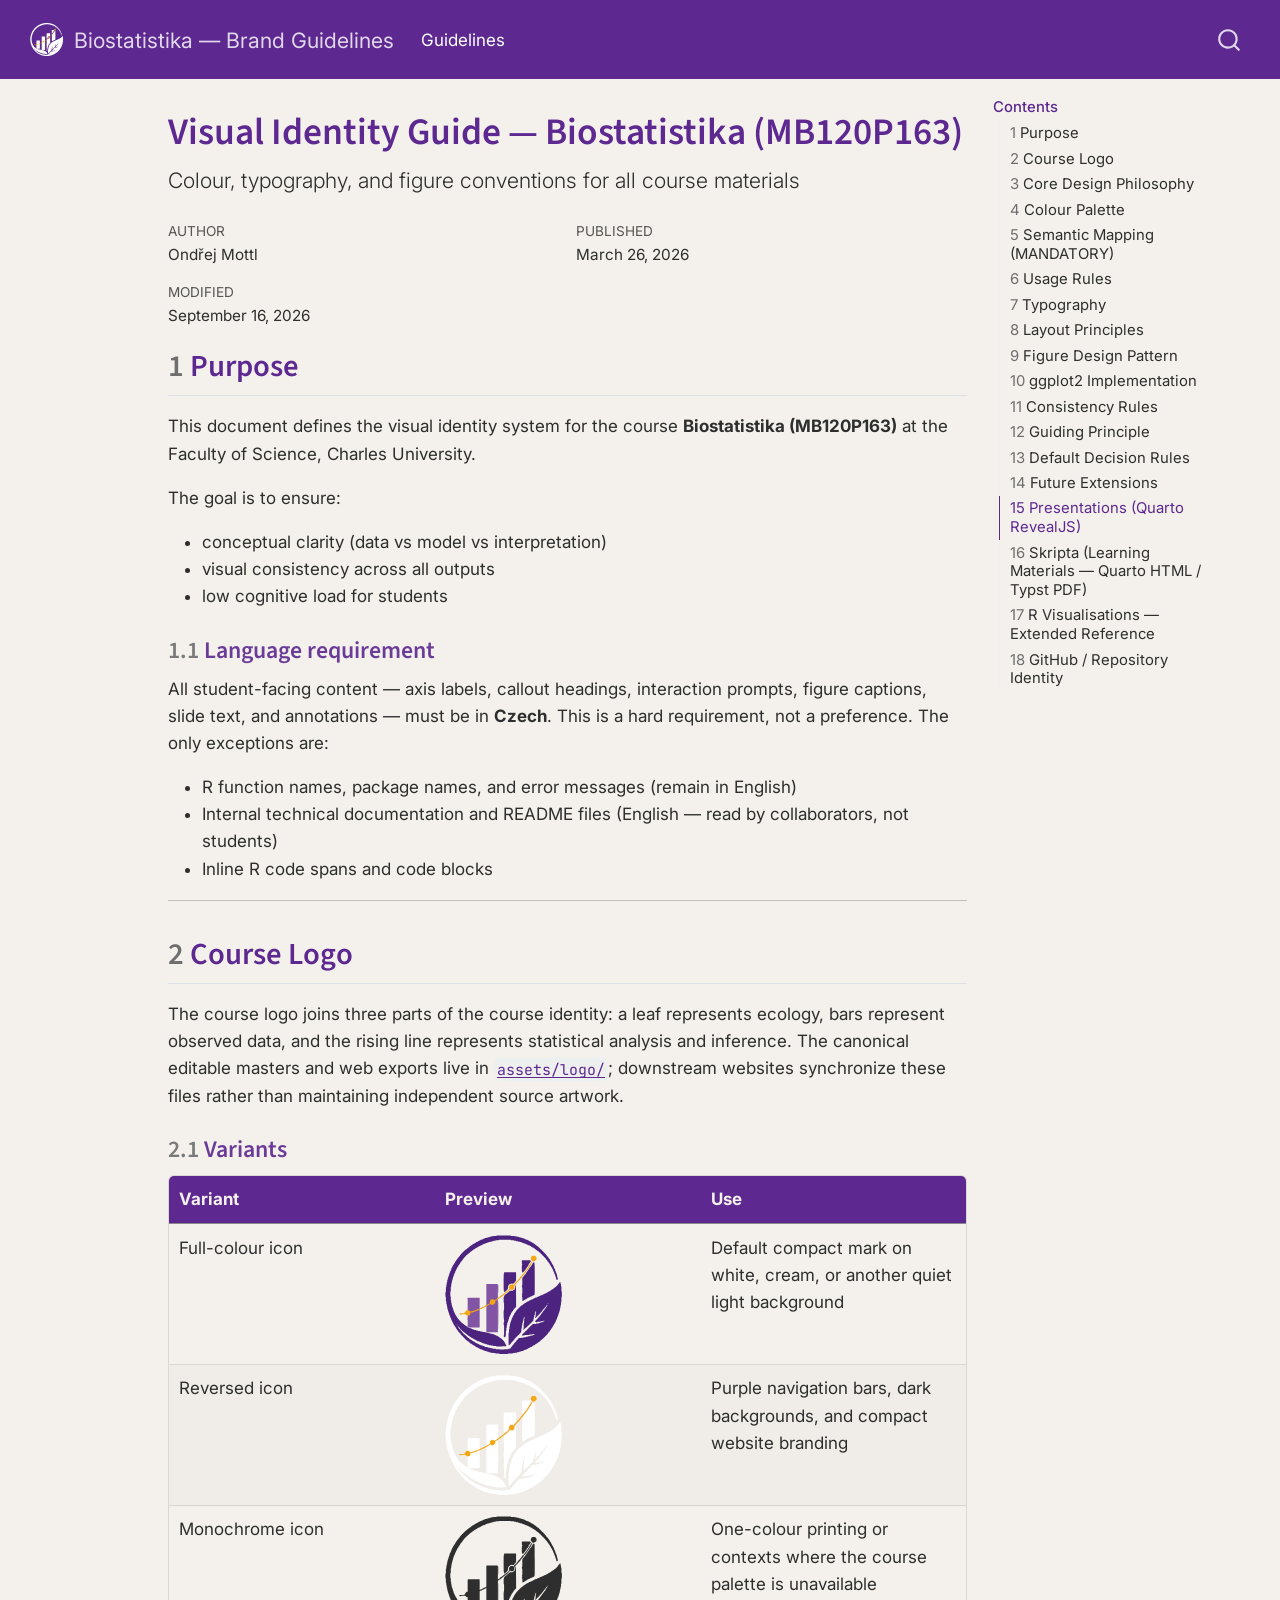
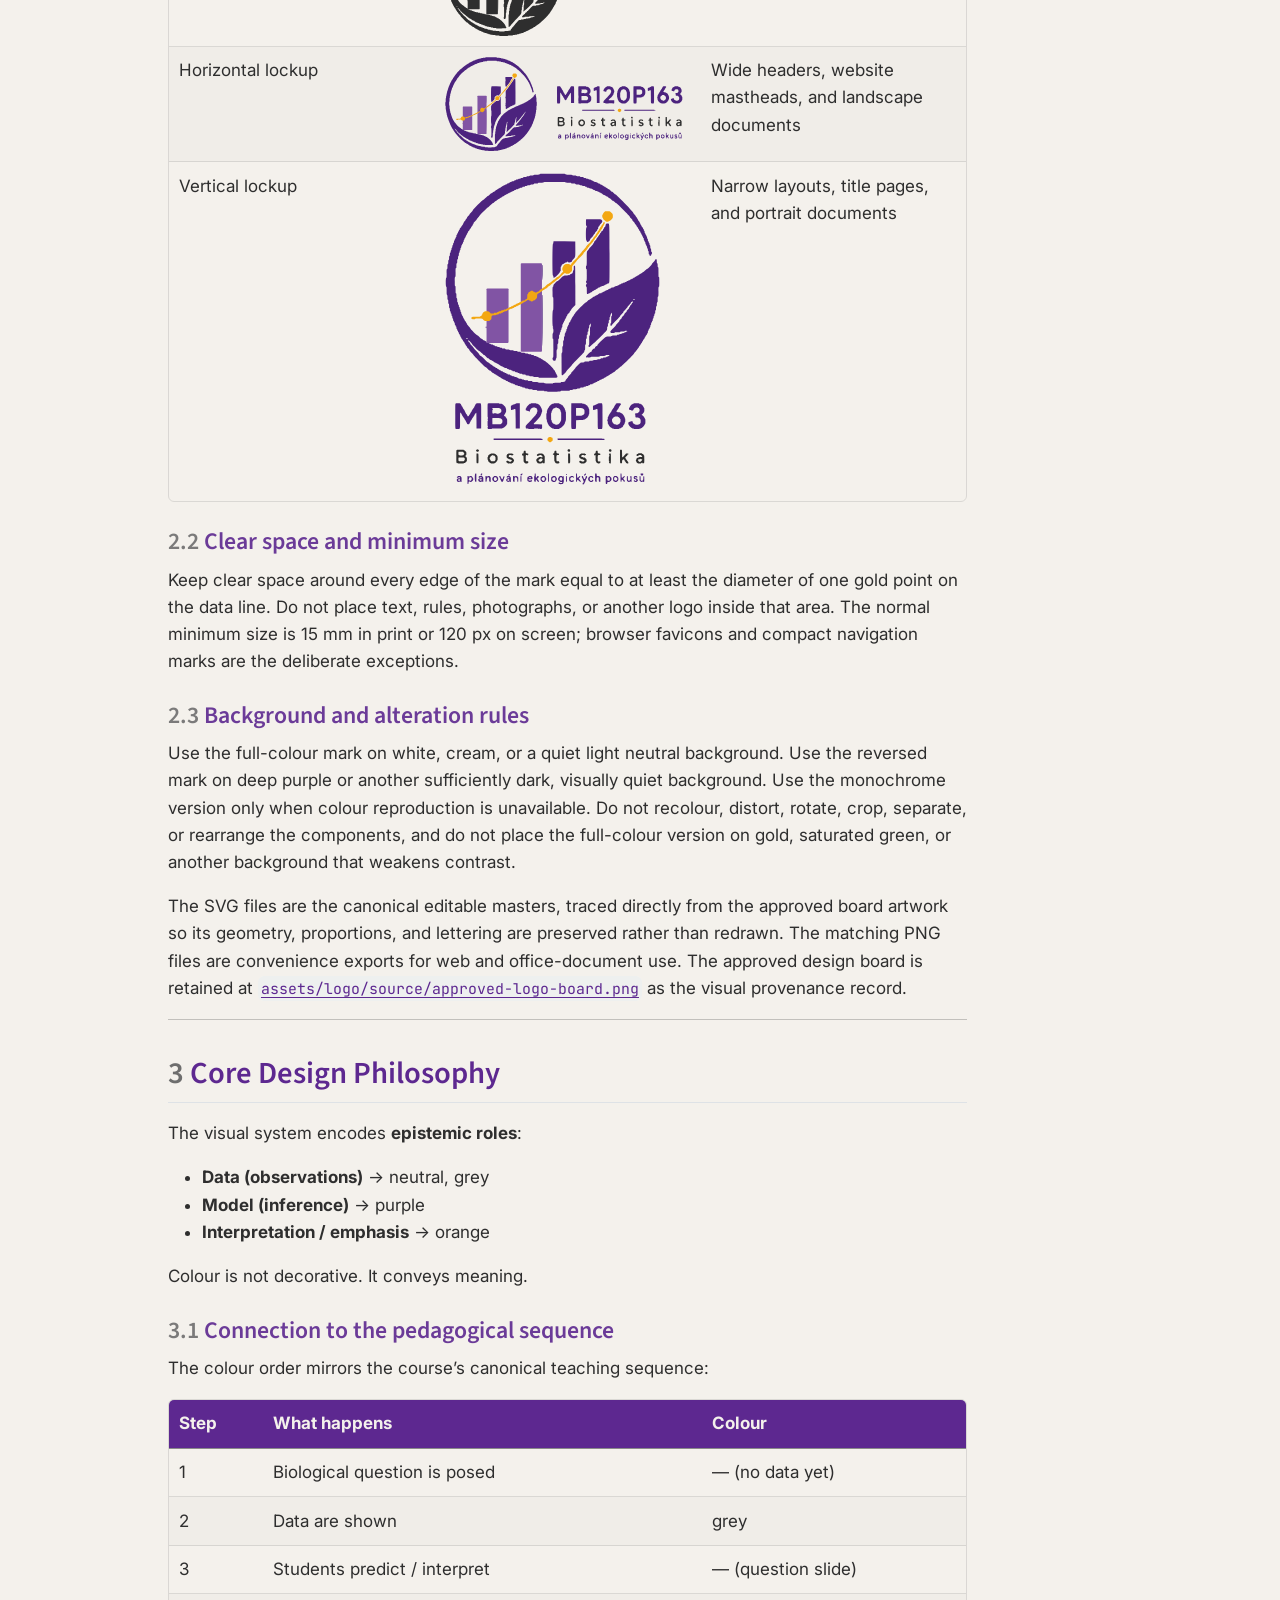
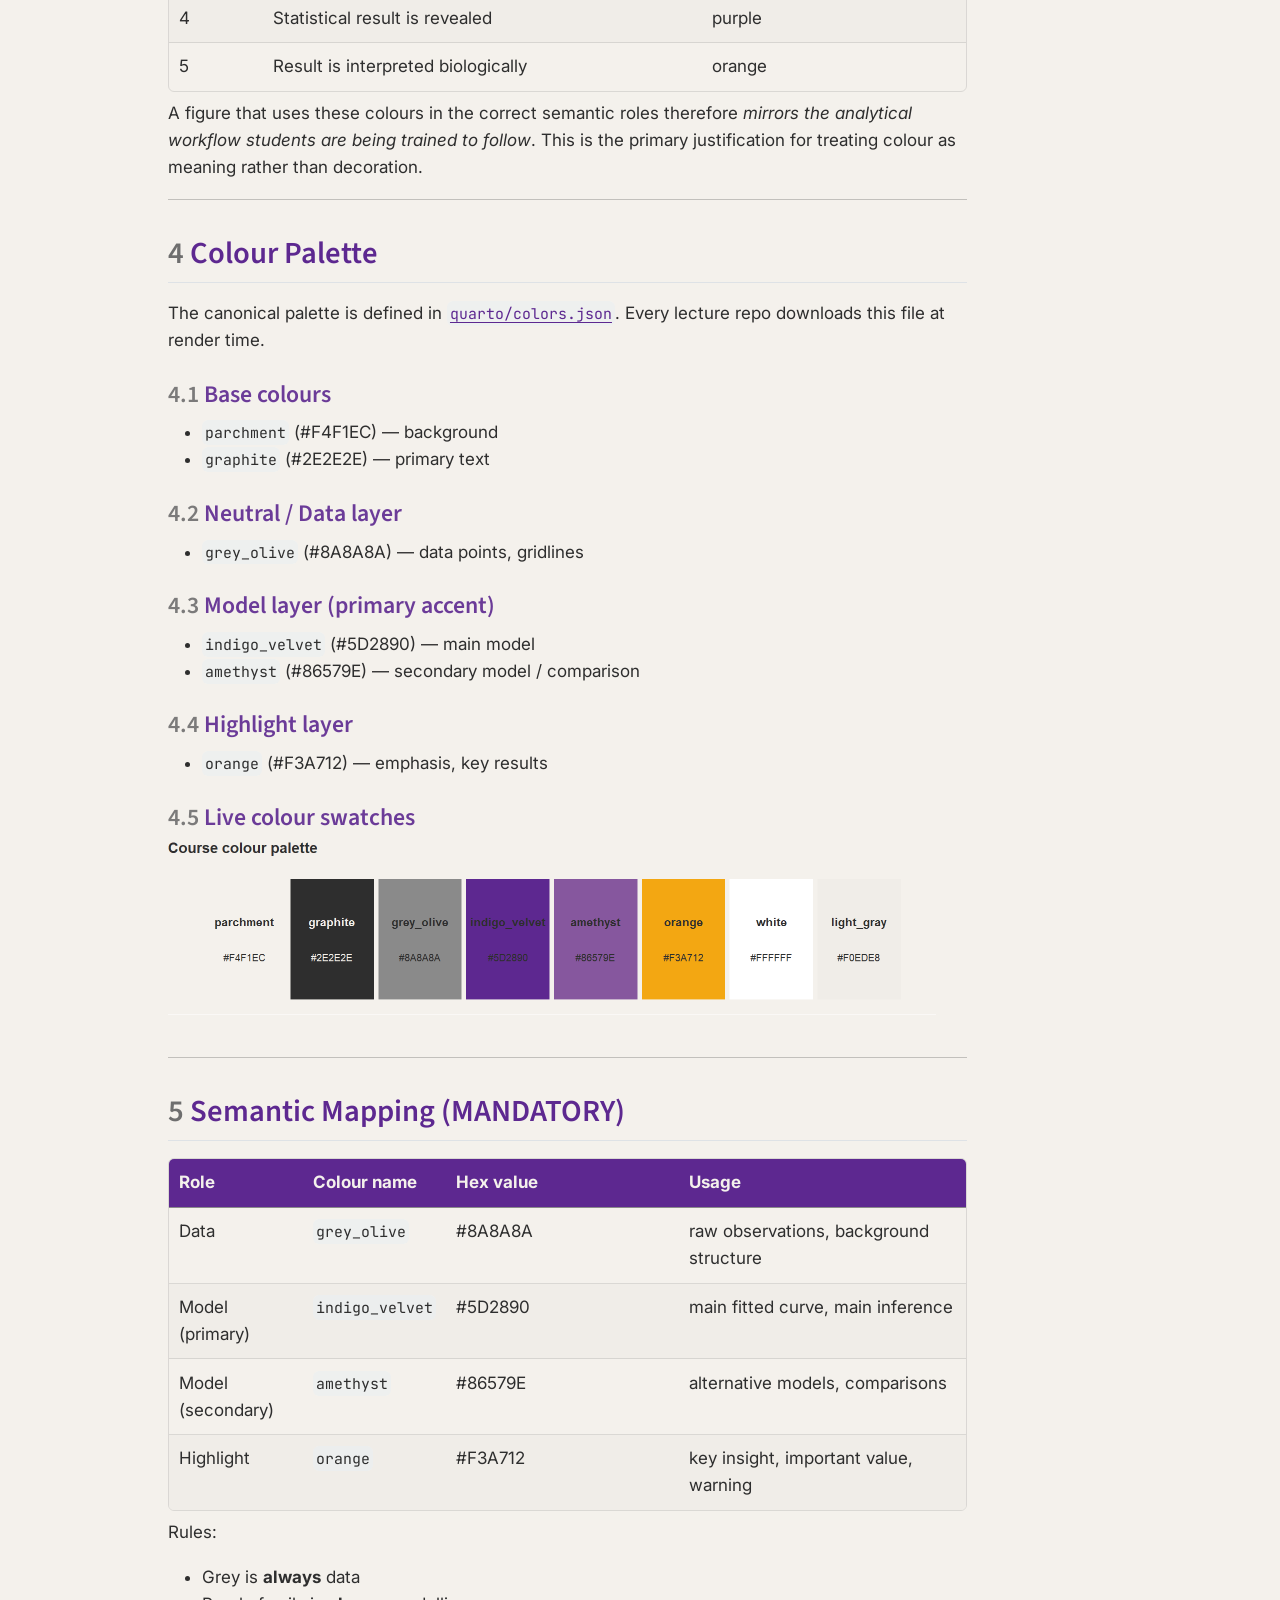
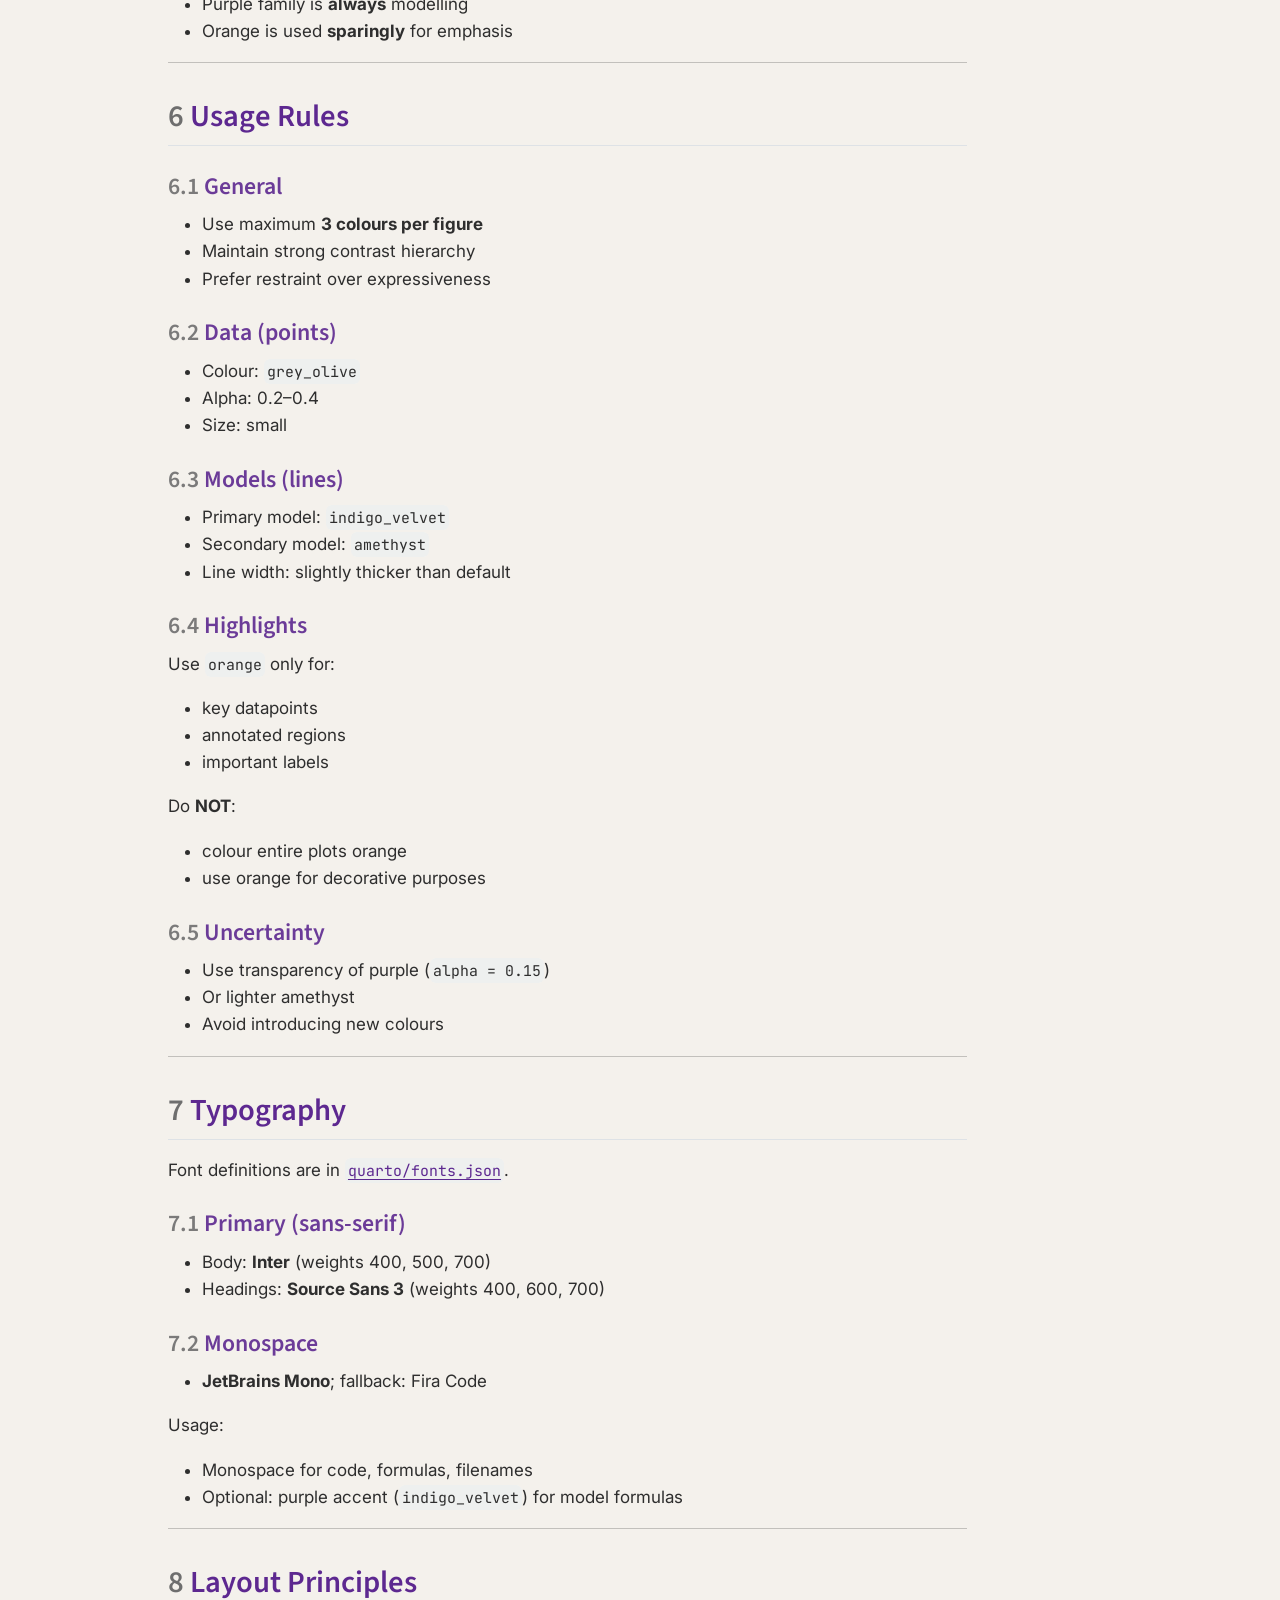
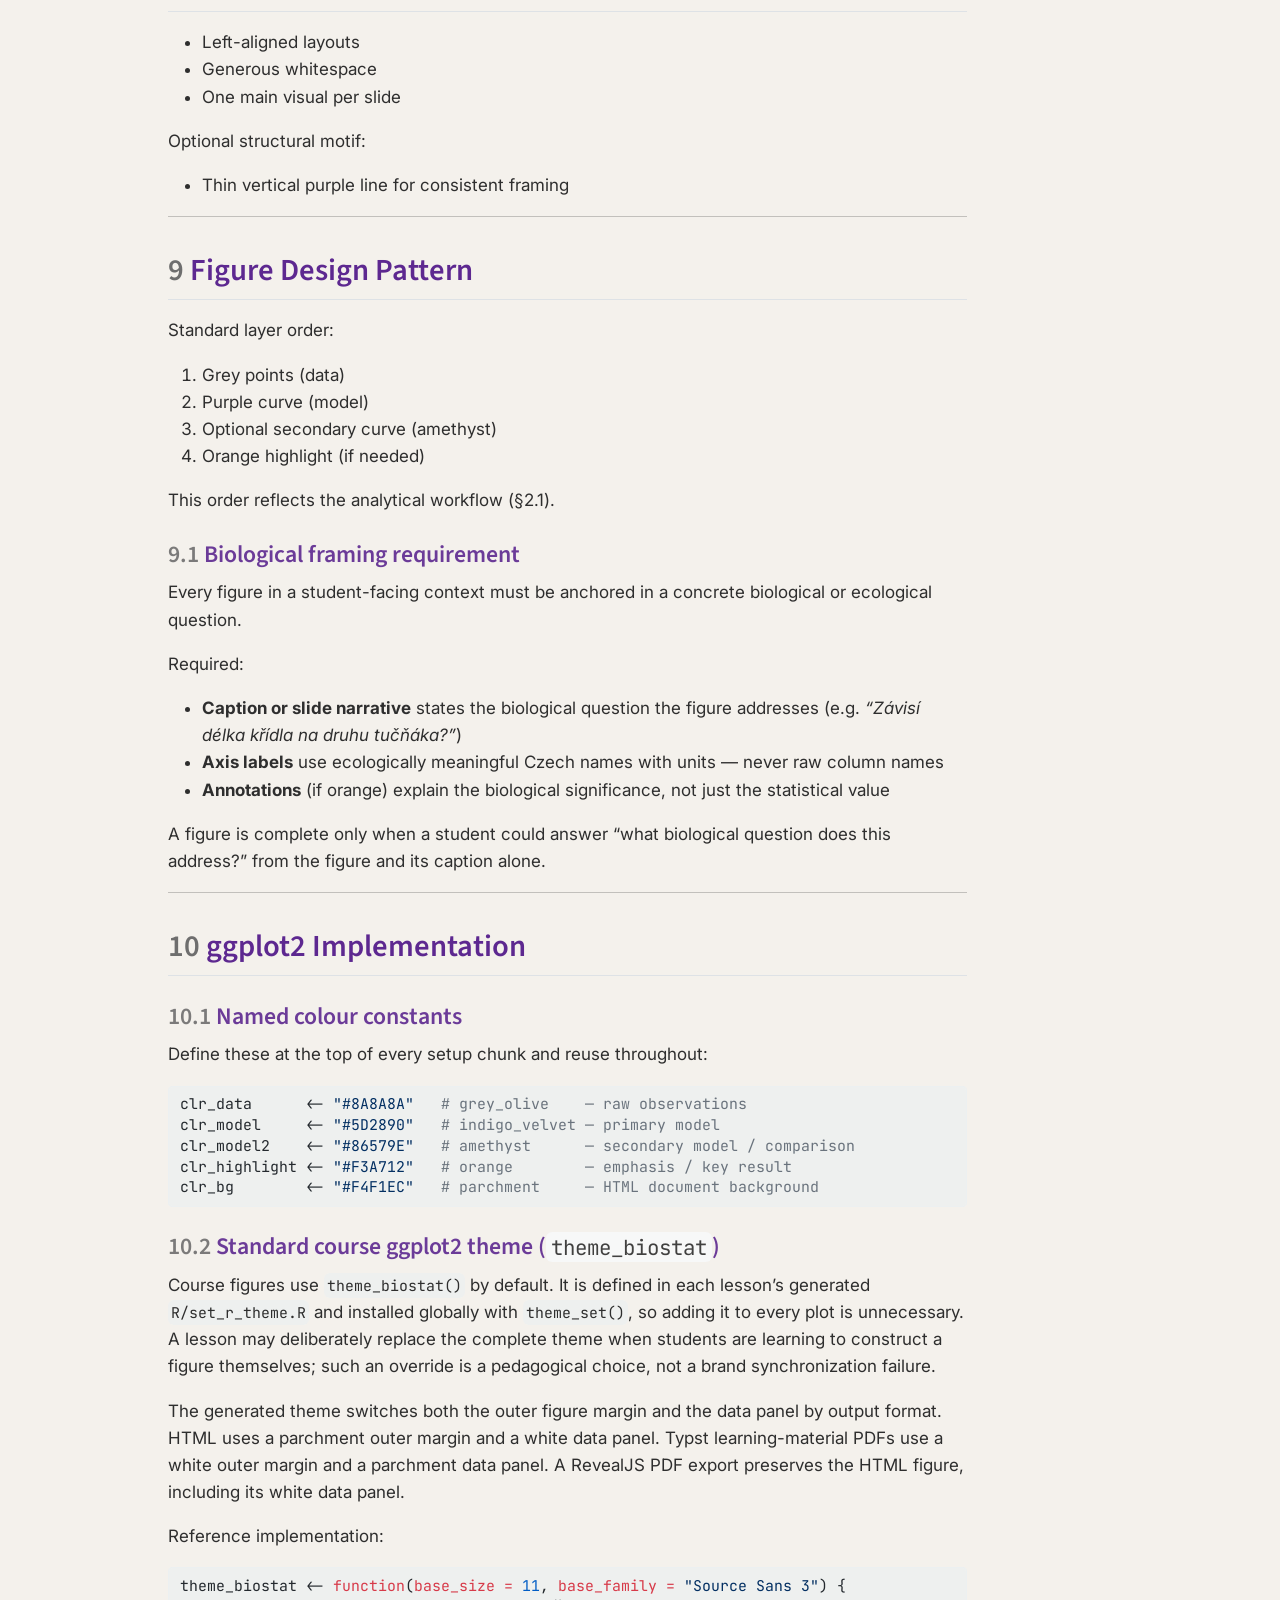
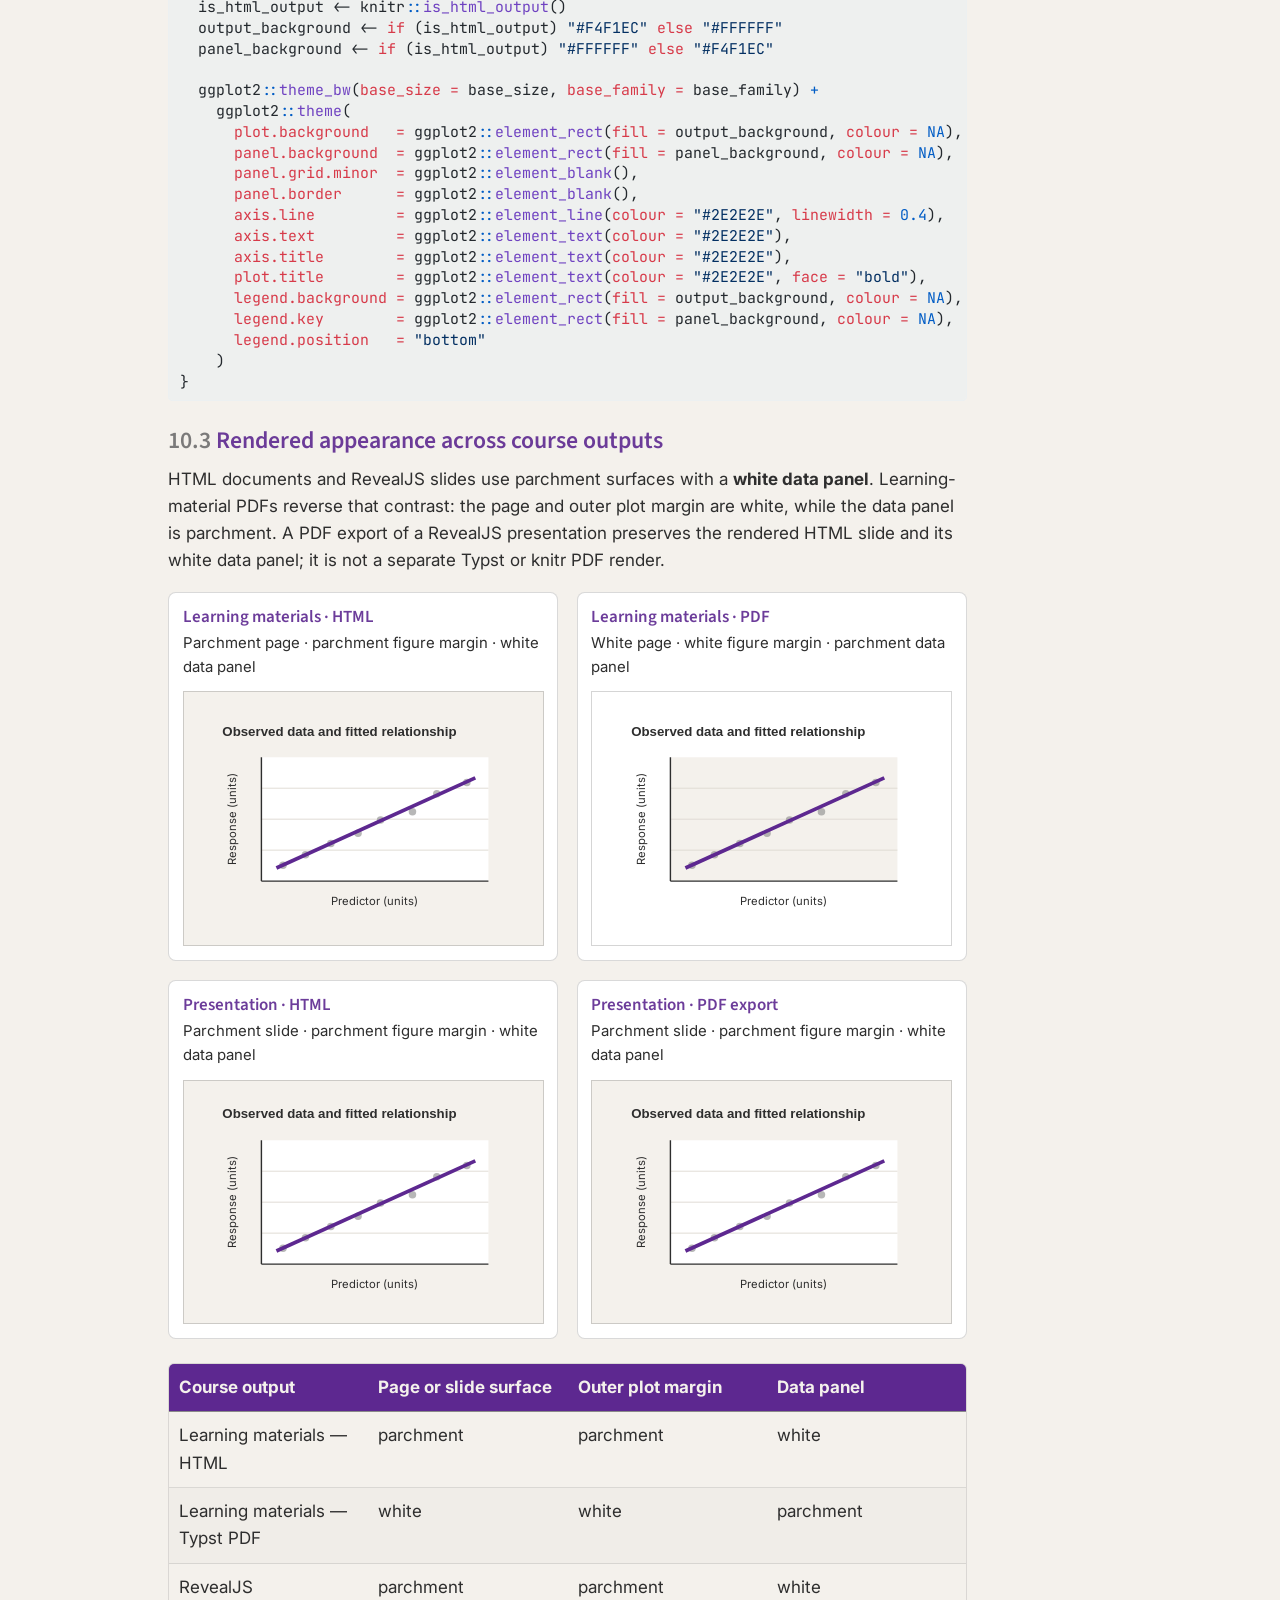
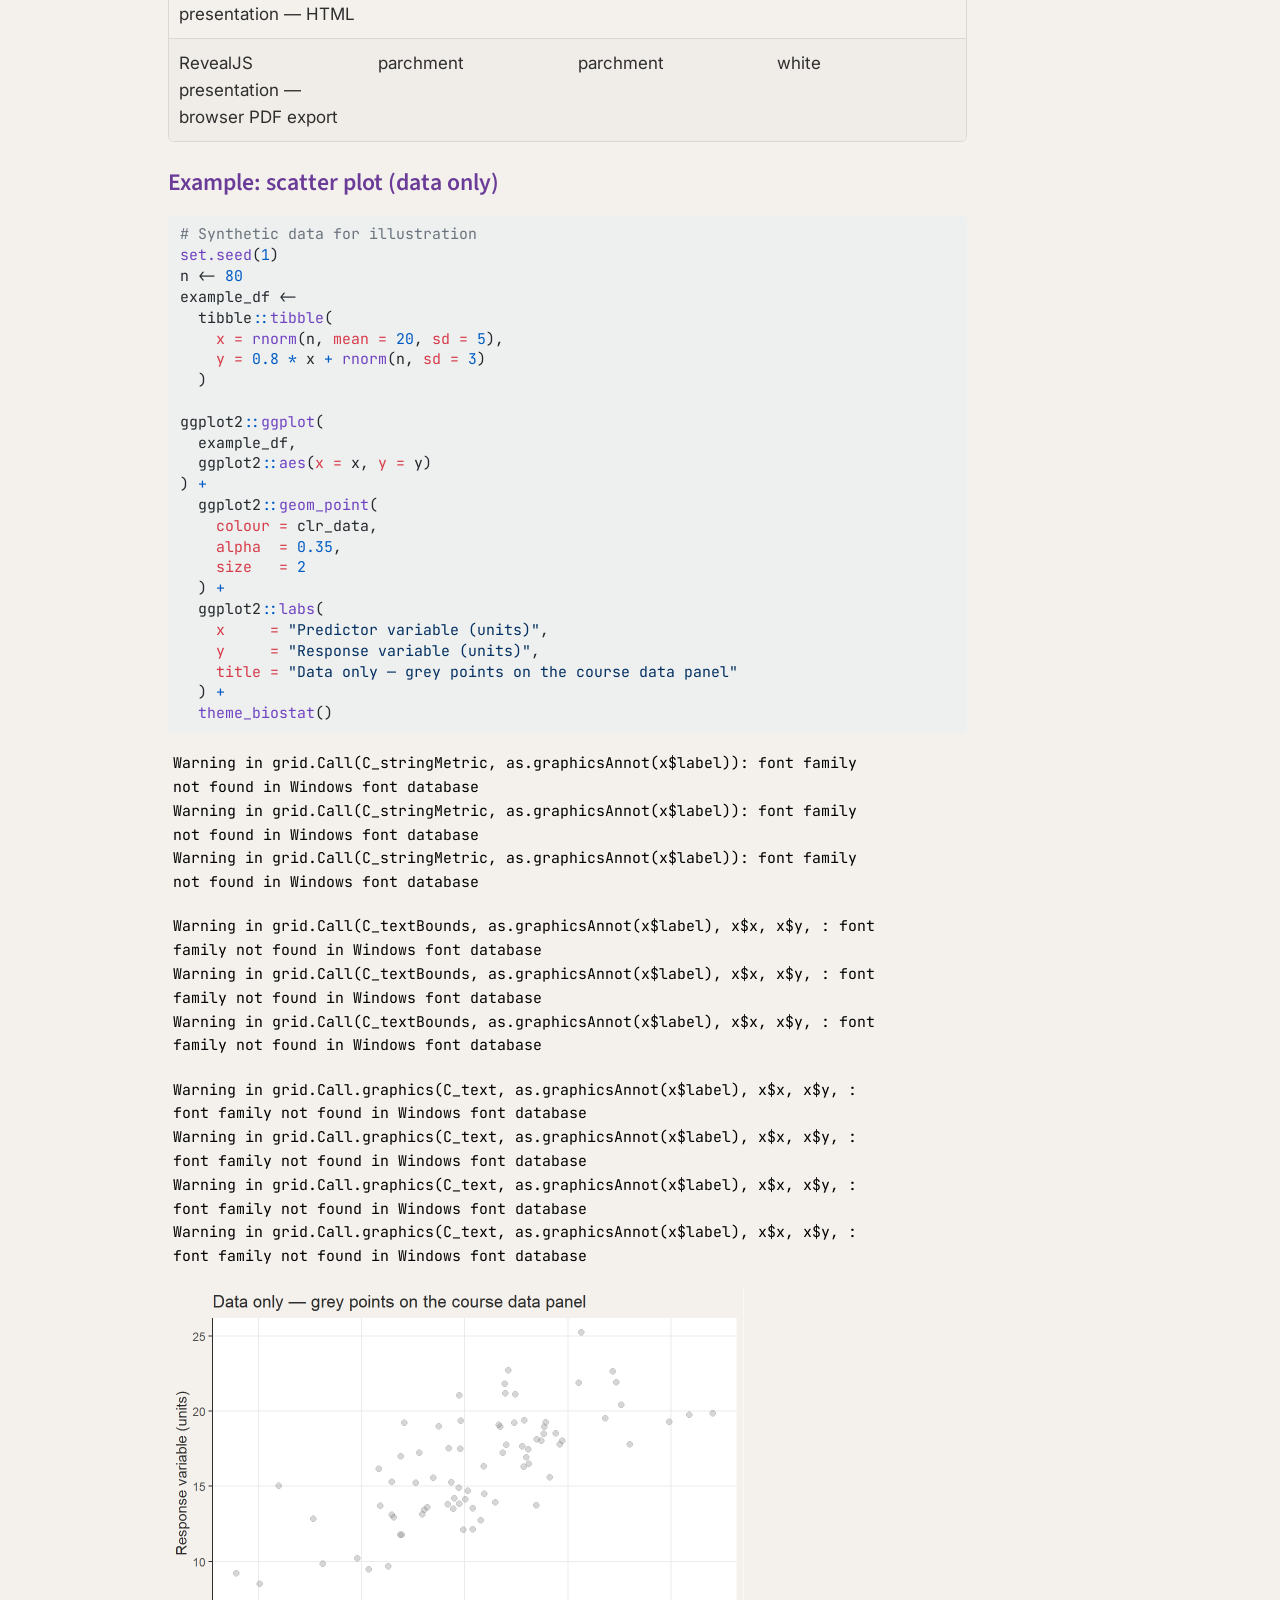
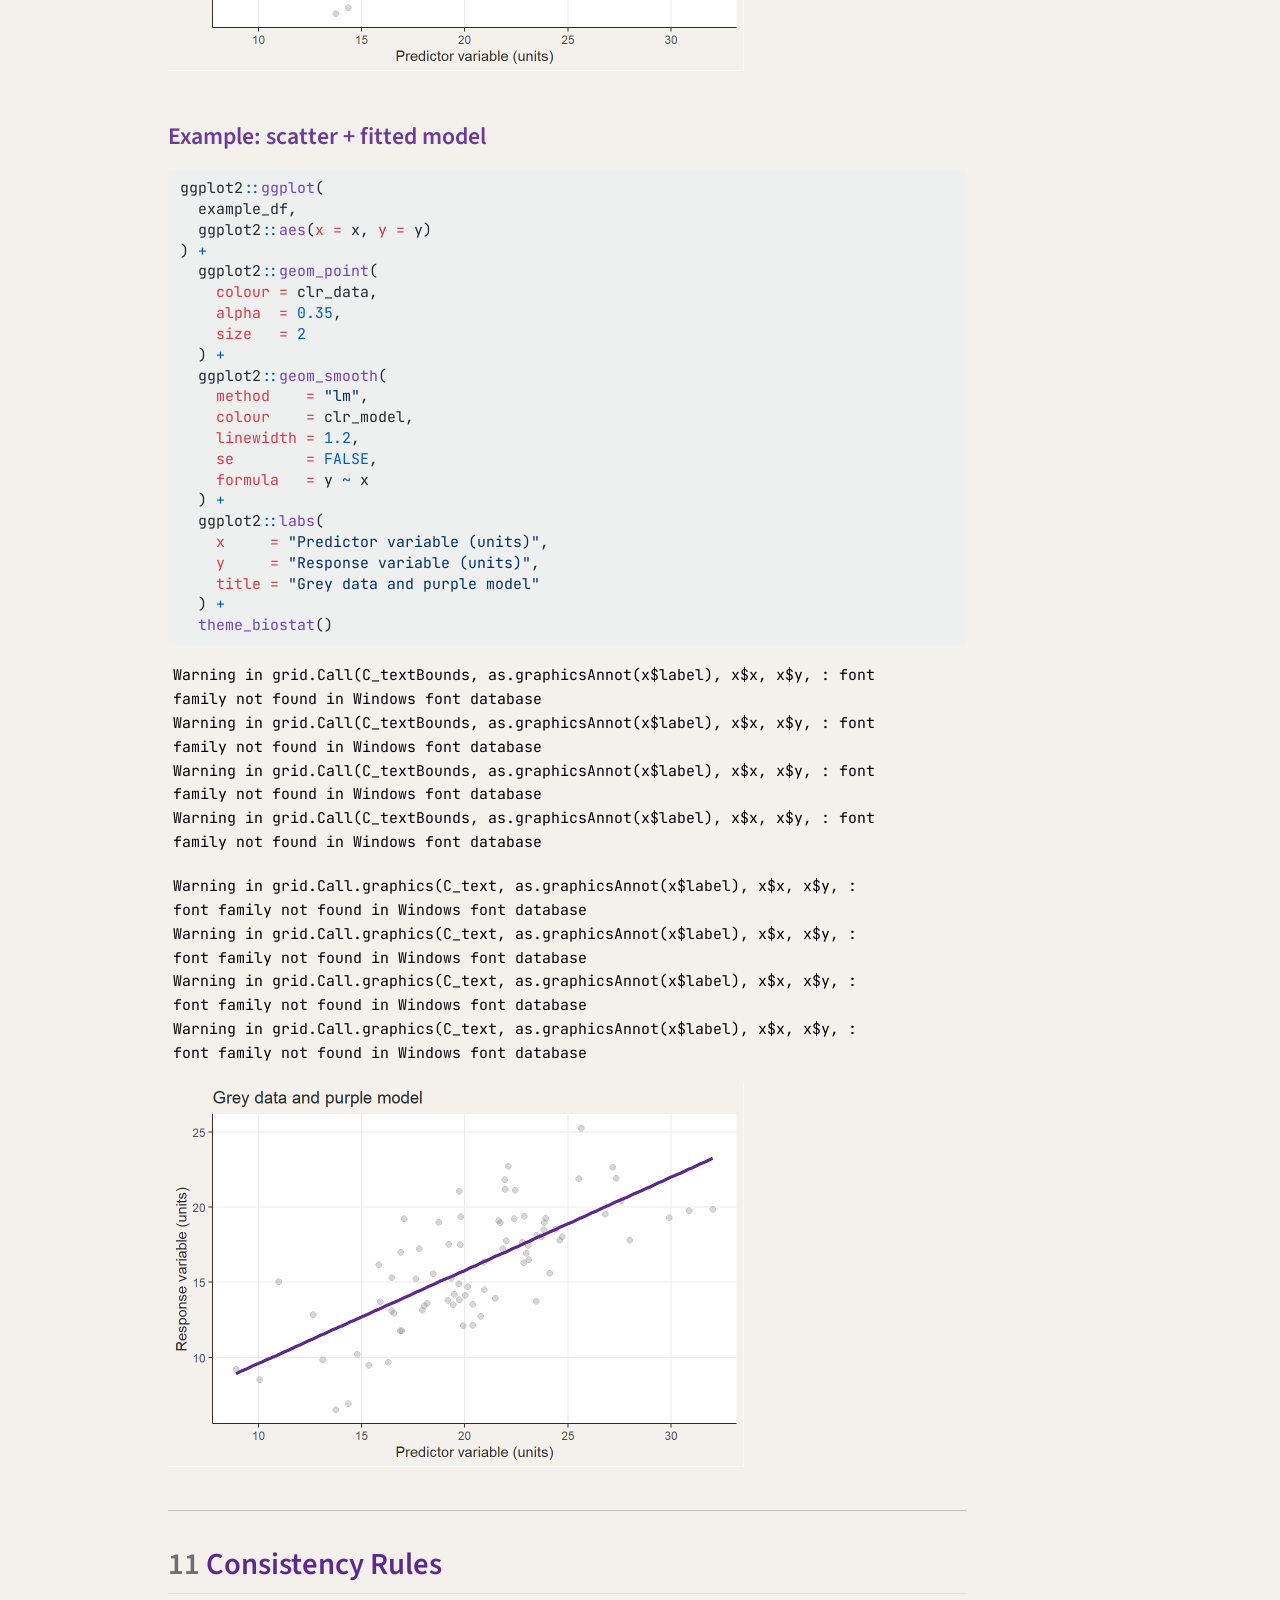
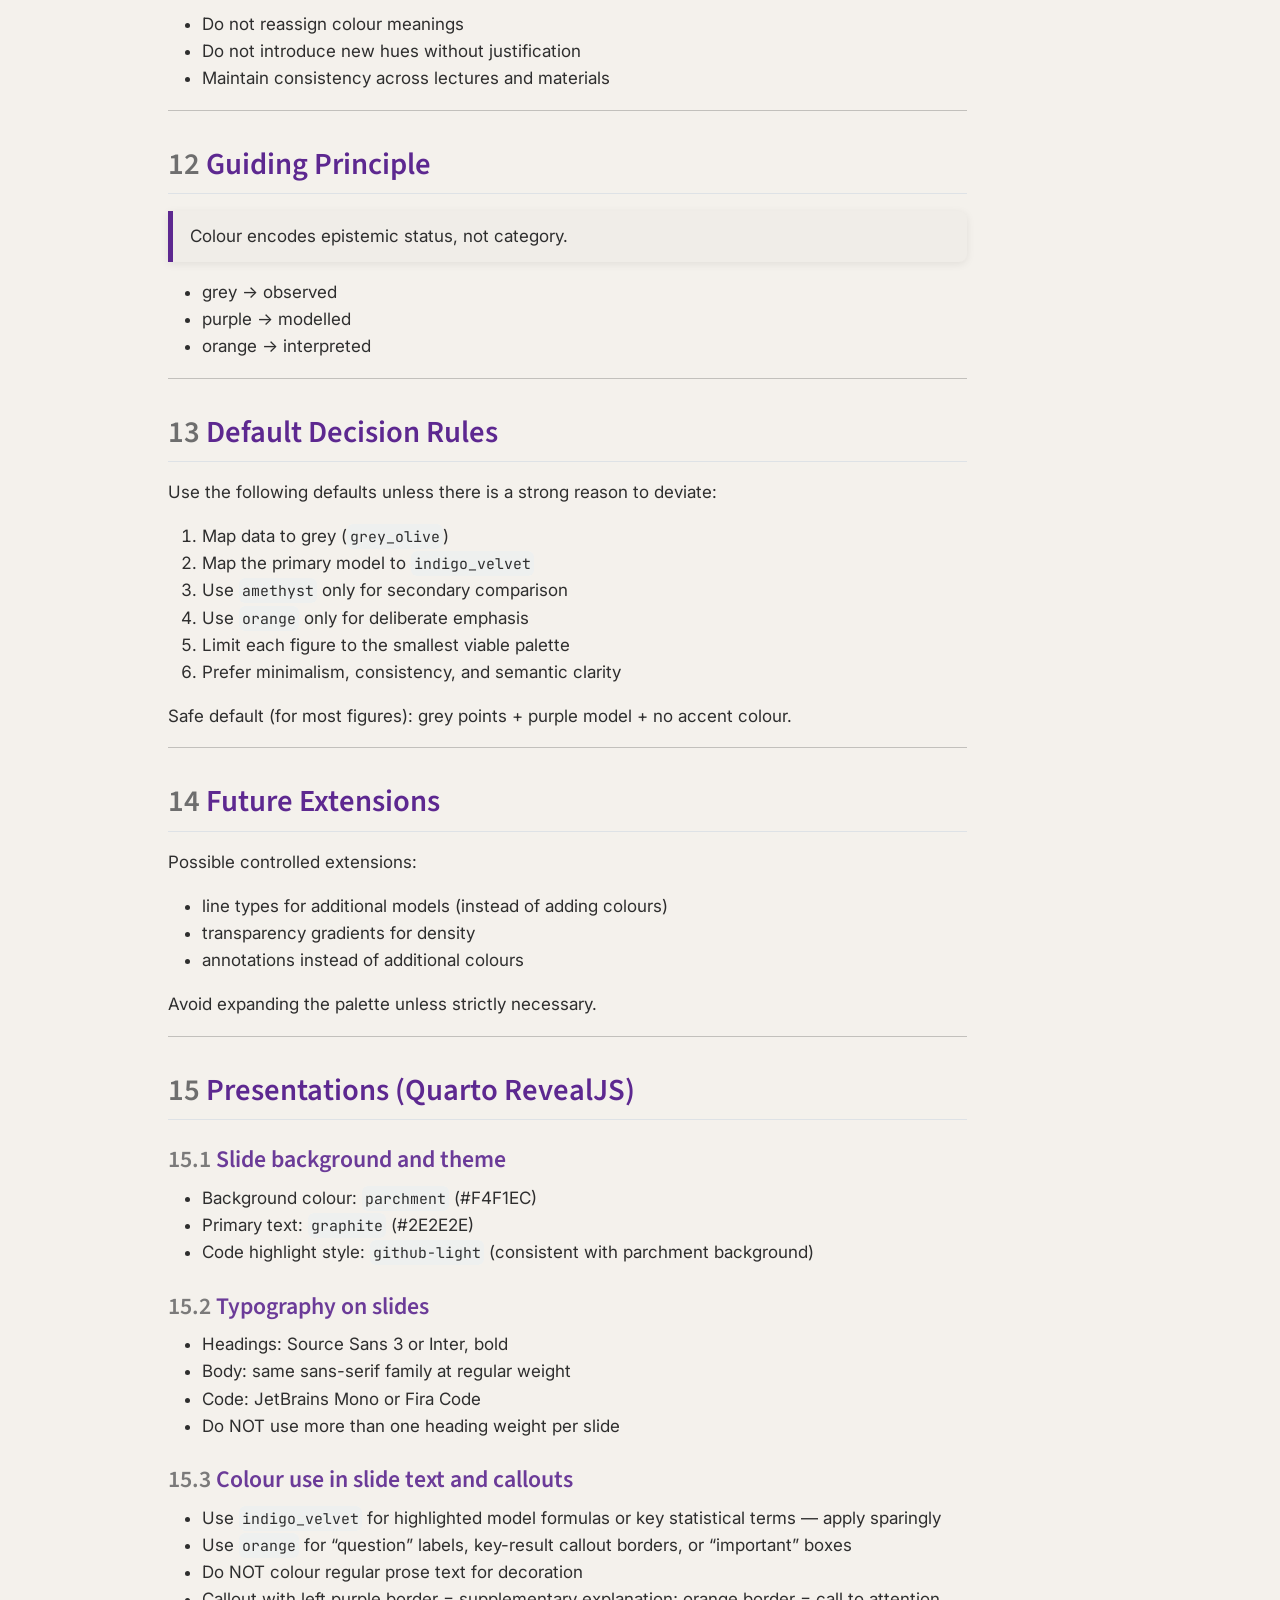
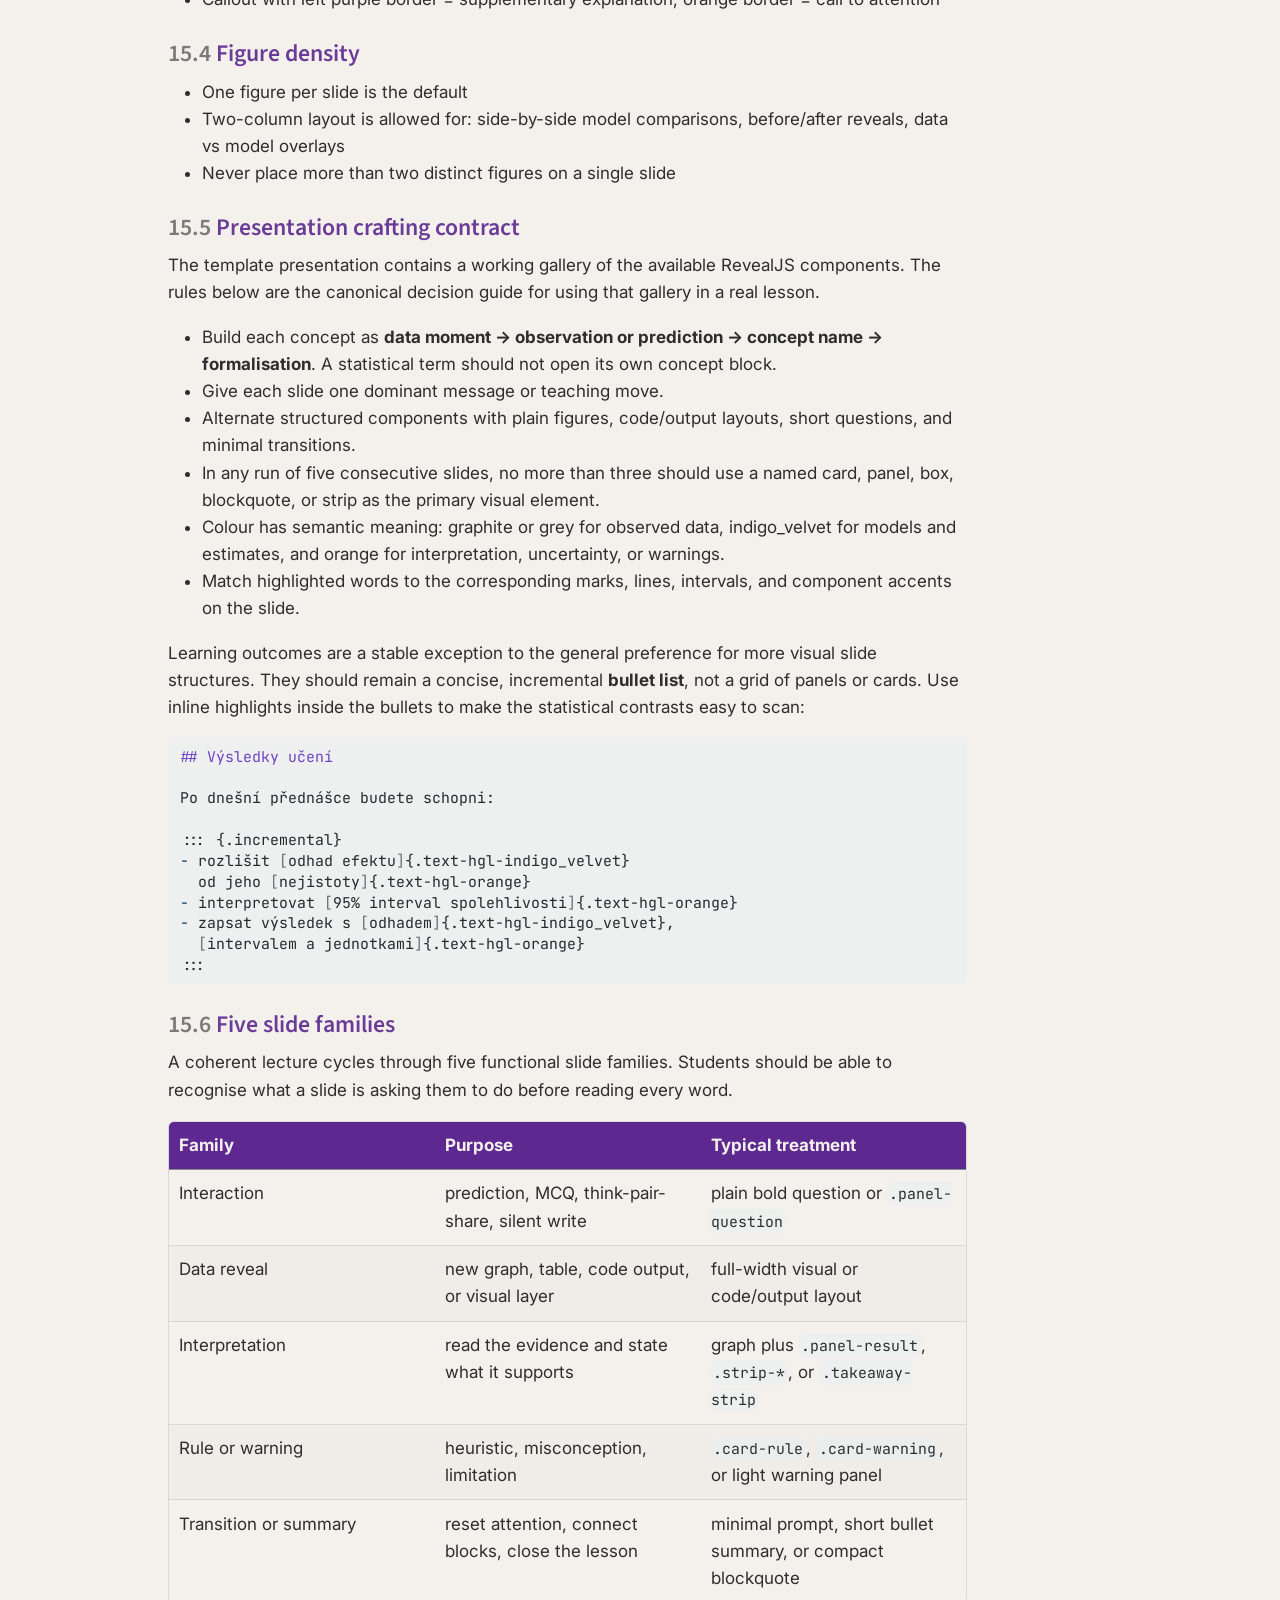
==== commit fd5011cc: "Add cleaned course logo and brand-site guidance" ====
--- a/docs/brand_guidelines.html
+++ b/docs/brand_guidelines.html
@@ -70,6 +70,7 @@
 <script src="site_libs/quarto-search/fuse.min.js"></script>
 <script src="site_libs/quarto-search/quarto-search.js"></script>
 <meta name="quarto:offset" content="./">
+<link href="./assets/logo/biostatistika-icon.svg" rel="icon" type="image/svg+xml">
 <script src="site_libs/quarto-html/quarto.js" type="module"></script>
 <script src="site_libs/quarto-html/tabsets/tabsets.js" type="module"></script>
 <script src="site_libs/quarto-html/popper.min.js"></script>
@@ -79,7 +80,7 @@
 <link href="site_libs/quarto-html/quarto-syntax-highlighting-1eb2a280a64a1f5f4b84ce19fa1dd180.css" rel="stylesheet" id="quarto-text-highlighting-styles">
 <script src="site_libs/bootstrap/bootstrap.min.js"></script>
 <link href="site_libs/bootstrap/bootstrap-icons.css" rel="stylesheet">
-<link href="site_libs/bootstrap/bootstrap-87614c6fc36906f89012fab71bed535e.min.css" rel="stylesheet" append-hash="true" id="quarto-bootstrap" data-mode="light">
+<link href="site_libs/bootstrap/bootstrap-2d3c4a85bcc475d48e55d58f50b97bed.min.css" rel="stylesheet" append-hash="true" id="quarto-bootstrap" data-mode="light">
 <script id="quarto-search-options" type="application/json">{
   "location": "navbar",
   "copy-button": false,
@@ -234,6 +235,10 @@
     <nav class="navbar navbar-expand-lg " data-bs-theme="dark">
       <div class="navbar-container container-fluid">
       <div class="navbar-brand-container mx-auto">
+    <a href="./index.html" class="navbar-brand navbar-brand-logo">
+    <img src="./assets/logo/biostatistika-icon-reversed.svg" alt="Biostatistika course logo" class="navbar-logo light-content">
+    <img src="./assets/logo/biostatistika-icon-reversed.svg" alt="Biostatistika course logo" class="navbar-logo dark-content">
+    </a>
     <a class="navbar-brand" href="./index.html">
     <span class="navbar-title">Biostatistika — Brand Guidelines</span>
     </a>
@@ -265,22 +270,23 @@
    
   <ul class="collapse">
   <li><a href="#purpose" id="toc-purpose" class="nav-link active" data-scroll-target="#purpose"><span class="header-section-number">1</span> Purpose</a></li>
-  <li><a href="#core-design-philosophy" id="toc-core-design-philosophy" class="nav-link" data-scroll-target="#core-design-philosophy"><span class="header-section-number">2</span> Core Design Philosophy</a></li>
-  <li><a href="#colour-palette" id="toc-colour-palette" class="nav-link" data-scroll-target="#colour-palette"><span class="header-section-number">3</span> Colour Palette</a></li>
-  <li><a href="#semantic-mapping-mandatory" id="toc-semantic-mapping-mandatory" class="nav-link" data-scroll-target="#semantic-mapping-mandatory"><span class="header-section-number">4</span> Semantic Mapping (MANDATORY)</a></li>
-  <li><a href="#usage-rules" id="toc-usage-rules" class="nav-link" data-scroll-target="#usage-rules"><span class="header-section-number">5</span> Usage Rules</a></li>
-  <li><a href="#typography" id="toc-typography" class="nav-link" data-scroll-target="#typography"><span class="header-section-number">6</span> Typography</a></li>
-  <li><a href="#layout-principles" id="toc-layout-principles" class="nav-link" data-scroll-target="#layout-principles"><span class="header-section-number">7</span> Layout Principles</a></li>
-  <li><a href="#figure-design-pattern" id="toc-figure-design-pattern" class="nav-link" data-scroll-target="#figure-design-pattern"><span class="header-section-number">8</span> Figure Design Pattern</a></li>
-  <li><a href="#ggplot2-implementation" id="toc-ggplot2-implementation" class="nav-link" data-scroll-target="#ggplot2-implementation"><span class="header-section-number">9</span> ggplot2 Implementation</a></li>
-  <li><a href="#consistency-rules" id="toc-consistency-rules" class="nav-link" data-scroll-target="#consistency-rules"><span class="header-section-number">10</span> Consistency Rules</a></li>
-  <li><a href="#guiding-principle" id="toc-guiding-principle" class="nav-link" data-scroll-target="#guiding-principle"><span class="header-section-number">11</span> Guiding Principle</a></li>
-  <li><a href="#default-decision-rules" id="toc-default-decision-rules" class="nav-link" data-scroll-target="#default-decision-rules"><span class="header-section-number">12</span> Default Decision Rules</a></li>
-  <li><a href="#future-extensions" id="toc-future-extensions" class="nav-link" data-scroll-target="#future-extensions"><span class="header-section-number">13</span> Future Extensions</a></li>
-  <li><a href="#presentations-quarto-revealjs" id="toc-presentations-quarto-revealjs" class="nav-link" data-scroll-target="#presentations-quarto-revealjs"><span class="header-section-number">14</span> Presentations (Quarto RevealJS)</a></li>
-  <li><a href="#skripta-learning-materials-quarto-html-typst-pdf" id="toc-skripta-learning-materials-quarto-html-typst-pdf" class="nav-link" data-scroll-target="#skripta-learning-materials-quarto-html-typst-pdf"><span class="header-section-number">15</span> Skripta (Learning Materials — Quarto HTML / Typst PDF)</a></li>
-  <li><a href="#r-visualisations-extended-reference" id="toc-r-visualisations-extended-reference" class="nav-link" data-scroll-target="#r-visualisations-extended-reference"><span class="header-section-number">16</span> R Visualisations — Extended Reference</a></li>
-  <li><a href="#github-repository-identity" id="toc-github-repository-identity" class="nav-link" data-scroll-target="#github-repository-identity"><span class="header-section-number">17</span> GitHub / Repository Identity</a></li>
+  <li><a href="#course-logo" id="toc-course-logo" class="nav-link" data-scroll-target="#course-logo"><span class="header-section-number">2</span> Course Logo</a></li>
+  <li><a href="#core-design-philosophy" id="toc-core-design-philosophy" class="nav-link" data-scroll-target="#core-design-philosophy"><span class="header-section-number">3</span> Core Design Philosophy</a></li>
+  <li><a href="#colour-palette" id="toc-colour-palette" class="nav-link" data-scroll-target="#colour-palette"><span class="header-section-number">4</span> Colour Palette</a></li>
+  <li><a href="#semantic-mapping-mandatory" id="toc-semantic-mapping-mandatory" class="nav-link" data-scroll-target="#semantic-mapping-mandatory"><span class="header-section-number">5</span> Semantic Mapping (MANDATORY)</a></li>
+  <li><a href="#usage-rules" id="toc-usage-rules" class="nav-link" data-scroll-target="#usage-rules"><span class="header-section-number">6</span> Usage Rules</a></li>
+  <li><a href="#typography" id="toc-typography" class="nav-link" data-scroll-target="#typography"><span class="header-section-number">7</span> Typography</a></li>
+  <li><a href="#layout-principles" id="toc-layout-principles" class="nav-link" data-scroll-target="#layout-principles"><span class="header-section-number">8</span> Layout Principles</a></li>
+  <li><a href="#figure-design-pattern" id="toc-figure-design-pattern" class="nav-link" data-scroll-target="#figure-design-pattern"><span class="header-section-number">9</span> Figure Design Pattern</a></li>
+  <li><a href="#ggplot2-implementation" id="toc-ggplot2-implementation" class="nav-link" data-scroll-target="#ggplot2-implementation"><span class="header-section-number">10</span> ggplot2 Implementation</a></li>
+  <li><a href="#consistency-rules" id="toc-consistency-rules" class="nav-link" data-scroll-target="#consistency-rules"><span class="header-section-number">11</span> Consistency Rules</a></li>
+  <li><a href="#guiding-principle" id="toc-guiding-principle" class="nav-link" data-scroll-target="#guiding-principle"><span class="header-section-number">12</span> Guiding Principle</a></li>
+  <li><a href="#default-decision-rules" id="toc-default-decision-rules" class="nav-link" data-scroll-target="#default-decision-rules"><span class="header-section-number">13</span> Default Decision Rules</a></li>
+  <li><a href="#future-extensions" id="toc-future-extensions" class="nav-link" data-scroll-target="#future-extensions"><span class="header-section-number">14</span> Future Extensions</a></li>
+  <li><a href="#presentations-quarto-revealjs" id="toc-presentations-quarto-revealjs" class="nav-link" data-scroll-target="#presentations-quarto-revealjs"><span class="header-section-number">15</span> Presentations (Quarto RevealJS)</a></li>
+  <li><a href="#skripta-learning-materials-quarto-html-typst-pdf" id="toc-skripta-learning-materials-quarto-html-typst-pdf" class="nav-link" data-scroll-target="#skripta-learning-materials-quarto-html-typst-pdf"><span class="header-section-number">16</span> Skripta (Learning Materials — Quarto HTML / Typst PDF)</a></li>
+  <li><a href="#r-visualisations-extended-reference" id="toc-r-visualisations-extended-reference" class="nav-link" data-scroll-target="#r-visualisations-extended-reference"><span class="header-section-number">17</span> R Visualisations — Extended Reference</a></li>
+  <li><a href="#github-repository-identity" id="toc-github-repository-identity" class="nav-link" data-scroll-target="#github-repository-identity"><span class="header-section-number">18</span> GitHub / Repository Identity</a></li>
   </ul>
 </nav>
     </div>
@@ -314,7 +320,7 @@
     <div>
     <div class="quarto-title-meta-heading">Modified</div>
     <div class="quarto-title-meta-contents">
-      <p class="date-modified">August 4, 2026</p>
+      <p class="date-modified">September 16, 2026</p>
     </div>
   </div>
     
@@ -345,8 +351,66 @@
 <hr>
 </section>
 </section>
-<section id="core-design-philosophy" class="level2" data-number="2">
-<h2 data-number="2" class="anchored" data-anchor-id="core-design-philosophy"><span class="header-section-number">2</span> Core Design Philosophy</h2>
+<section id="course-logo" class="level2" data-number="2">
+<h2 data-number="2" class="anchored" data-anchor-id="course-logo"><span class="header-section-number">2</span> Course Logo</h2>
+<p>The course logo joins three parts of the course identity: a leaf represents ecology, bars represent observed data, and the rising line represents statistical analysis and inference. The canonical editable masters and web exports live in <a href="assets/logo/"><code>assets/logo/</code></a>; downstream websites synchronize these files rather than maintaining independent source artwork.</p>
+<section id="variants" class="level3" data-number="2.1">
+<h3 data-number="2.1" class="anchored" data-anchor-id="variants"><span class="header-section-number">2.1</span> Variants</h3>
+<table class="caption-top table">
+<colgroup>
+<col style="width: 33%">
+<col style="width: 33%">
+<col style="width: 33%">
+</colgroup>
+<thead>
+<tr class="header">
+<th>Variant</th>
+<th>Preview</th>
+<th>Use</th>
+</tr>
+</thead>
+<tbody>
+<tr class="odd">
+<td>Full-colour icon</td>
+<td><img src="assets/logo/biostatistika-icon.svg" class="img-fluid" width="120" alt="Full-colour course icon"></td>
+<td>Default compact mark on white, cream, or another quiet light background</td>
+</tr>
+<tr class="even">
+<td>Reversed icon</td>
+<td><img src="assets/logo/biostatistika-icon-reversed.svg" class="img-fluid" width="120" alt="Reversed course icon"></td>
+<td>Purple navigation bars, dark backgrounds, and compact website branding</td>
+</tr>
+<tr class="odd">
+<td>Monochrome icon</td>
+<td><img src="assets/logo/biostatistika-icon-monochrome.svg" class="img-fluid" width="120" alt="Monochrome course icon"></td>
+<td>One-colour printing or contexts where the course palette is unavailable</td>
+</tr>
+<tr class="even">
+<td>Horizontal lockup</td>
+<td><img src="assets/logo/biostatistika-logo-horizontal.svg" class="img-fluid" width="520" alt="Horizontal Biostatistika logo"></td>
+<td>Wide headers, website mastheads, and landscape documents</td>
+</tr>
+<tr class="odd">
+<td>Vertical lockup</td>
+<td><img src="assets/logo/biostatistika-logo-vertical.svg" class="img-fluid" width="220" alt="Vertical Biostatistika logo"></td>
+<td>Narrow layouts, title pages, and portrait documents</td>
+</tr>
+</tbody>
+</table>
+</section>
+<section id="clear-space-and-minimum-size" class="level3" data-number="2.2">
+<h3 data-number="2.2" class="anchored" data-anchor-id="clear-space-and-minimum-size"><span class="header-section-number">2.2</span> Clear space and minimum size</h3>
+<p>Keep clear space around every edge of the mark equal to at least the diameter of one gold point on the data line. Do not place text, rules, photographs, or another logo inside that area. The normal minimum size is 15 mm in print or 120 px on screen; browser favicons and compact navigation marks are the deliberate exceptions.</p>
+</section>
+<section id="background-and-alteration-rules" class="level3" data-number="2.3">
+<h3 data-number="2.3" class="anchored" data-anchor-id="background-and-alteration-rules"><span class="header-section-number">2.3</span> Background and alteration rules</h3>
+<p>Use the full-colour mark on white, cream, or a quiet light neutral background. Use the reversed mark on deep purple or another sufficiently dark, visually quiet background. Use the monochrome version only when colour reproduction is unavailable. Do not recolour, distort, rotate, crop, separate, or rearrange the components, and do not place the full-colour version on gold, saturated green, or another background that weakens contrast.</p>
+<p>The SVG files are the canonical editable masters, traced directly from the approved board artwork so its geometry, proportions, and lettering are preserved rather than redrawn. The matching PNG files are convenience exports for web and office-document use. The approved design board is retained at <a href="assets/logo/source/approved-logo-board.png"><code>assets/logo/source/approved-logo-board.png</code></a> as the visual provenance record.</p>
+<hr>
+</section>
+</section>
+<section id="core-design-philosophy" class="level2" data-number="3">
+<h2 data-number="3" class="anchored" data-anchor-id="core-design-philosophy"><span class="header-section-number">3</span> Core Design Philosophy</h2>
 <p>The visual system encodes <strong>epistemic roles</strong>:</p>
 <ul>
 <li><strong>Data (observations)</strong> → neutral, grey</li>
@@ -354,8 +418,8 @@
 <li><strong>Interpretation / emphasis</strong> → orange</li>
 </ul>
 <p>Colour is not decorative. It conveys meaning.</p>
-<section id="connection-to-the-pedagogical-sequence" class="level3" data-number="2.1">
-<h3 data-number="2.1" class="anchored" data-anchor-id="connection-to-the-pedagogical-sequence"><span class="header-section-number">2.1</span> Connection to the pedagogical sequence</h3>
+<section id="connection-to-the-pedagogical-sequence" class="level3" data-number="3.1">
+<h3 data-number="3.1" class="anchored" data-anchor-id="connection-to-the-pedagogical-sequence"><span class="header-section-number">3.1</span> Connection to the pedagogical sequence</h3>
 <p>The colour order mirrors the course’s canonical teaching sequence:</p>
 <table class="caption-top table">
 <thead>
@@ -397,37 +461,37 @@
 <hr>
 </section>
 </section>
-<section id="colour-palette" class="level2" data-number="3">
-<h2 data-number="3" class="anchored" data-anchor-id="colour-palette"><span class="header-section-number">3</span> Colour Palette</h2>
+<section id="colour-palette" class="level2" data-number="4">
+<h2 data-number="4" class="anchored" data-anchor-id="colour-palette"><span class="header-section-number">4</span> Colour Palette</h2>
 <p>The canonical palette is defined in <a href="quarto/colors.json"><code>quarto/colors.json</code></a>. Every lecture repo downloads this file at render time.</p>
-<section id="base-colours" class="level3" data-number="3.1">
-<h3 data-number="3.1" class="anchored" data-anchor-id="base-colours"><span class="header-section-number">3.1</span> Base colours</h3>
+<section id="base-colours" class="level3" data-number="4.1">
+<h3 data-number="4.1" class="anchored" data-anchor-id="base-colours"><span class="header-section-number">4.1</span> Base colours</h3>
 <ul>
 <li><code>parchment</code> (#F4F1EC) — background</li>
 <li><code>graphite</code> (#2E2E2E) — primary text</li>
 </ul>
 </section>
-<section id="neutral-data-layer" class="level3" data-number="3.2">
-<h3 data-number="3.2" class="anchored" data-anchor-id="neutral-data-layer"><span class="header-section-number">3.2</span> Neutral / Data layer</h3>
+<section id="neutral-data-layer" class="level3" data-number="4.2">
+<h3 data-number="4.2" class="anchored" data-anchor-id="neutral-data-layer"><span class="header-section-number">4.2</span> Neutral / Data layer</h3>
 <ul>
 <li><code>grey_olive</code> (#8A8A8A) — data points, gridlines</li>
 </ul>
 </section>
-<section id="model-layer-primary-accent" class="level3" data-number="3.3">
-<h3 data-number="3.3" class="anchored" data-anchor-id="model-layer-primary-accent"><span class="header-section-number">3.3</span> Model layer (primary accent)</h3>
+<section id="model-layer-primary-accent" class="level3" data-number="4.3">
+<h3 data-number="4.3" class="anchored" data-anchor-id="model-layer-primary-accent"><span class="header-section-number">4.3</span> Model layer (primary accent)</h3>
 <ul>
 <li><code>indigo_velvet</code> (#5D2890) — main model</li>
 <li><code>amethyst</code> (#86579E) — secondary model / comparison</li>
 </ul>
 </section>
-<section id="highlight-layer" class="level3" data-number="3.4">
-<h3 data-number="3.4" class="anchored" data-anchor-id="highlight-layer"><span class="header-section-number">3.4</span> Highlight layer</h3>
+<section id="highlight-layer" class="level3" data-number="4.4">
+<h3 data-number="4.4" class="anchored" data-anchor-id="highlight-layer"><span class="header-section-number">4.4</span> Highlight layer</h3>
 <ul>
 <li><code>orange</code> (#F3A712) — emphasis, key results</li>
 </ul>
 </section>
-<section id="live-colour-swatches" class="level3" data-number="3.5">
-<h3 data-number="3.5" class="anchored" data-anchor-id="live-colour-swatches"><span class="header-section-number">3.5</span> Live colour swatches</h3>
+<section id="live-colour-swatches" class="level3" data-number="4.5">
+<h3 data-number="4.5" class="anchored" data-anchor-id="live-colour-swatches"><span class="header-section-number">4.5</span> Live colour swatches</h3>
 <div class="cell">
 <div class="cell-output-display">
 <div>
@@ -440,8 +504,8 @@
 <hr>
 </section>
 </section>
-<section id="semantic-mapping-mandatory" class="level2" data-number="4">
-<h2 data-number="4" class="anchored" data-anchor-id="semantic-mapping-mandatory"><span class="header-section-number">4</span> Semantic Mapping (MANDATORY)</h2>
+<section id="semantic-mapping-mandatory" class="level2" data-number="5">
+<h2 data-number="5" class="anchored" data-anchor-id="semantic-mapping-mandatory"><span class="header-section-number">5</span> Semantic Mapping (MANDATORY)</h2>
 <table class="caption-top table">
 <colgroup>
 <col style="width: 17%">
@@ -492,34 +556,34 @@
 </ul>
 <hr>
 </section>
-<section id="usage-rules" class="level2" data-number="5">
-<h2 data-number="5" class="anchored" data-anchor-id="usage-rules"><span class="header-section-number">5</span> Usage Rules</h2>
-<section id="general" class="level3" data-number="5.1">
-<h3 data-number="5.1" class="anchored" data-anchor-id="general"><span class="header-section-number">5.1</span> General</h3>
+<section id="usage-rules" class="level2" data-number="6">
+<h2 data-number="6" class="anchored" data-anchor-id="usage-rules"><span class="header-section-number">6</span> Usage Rules</h2>
+<section id="general" class="level3" data-number="6.1">
+<h3 data-number="6.1" class="anchored" data-anchor-id="general"><span class="header-section-number">6.1</span> General</h3>
 <ul>
 <li>Use maximum <strong>3 colours per figure</strong></li>
 <li>Maintain strong contrast hierarchy</li>
 <li>Prefer restraint over expressiveness</li>
 </ul>
 </section>
-<section id="data-points" class="level3" data-number="5.2">
-<h3 data-number="5.2" class="anchored" data-anchor-id="data-points"><span class="header-section-number">5.2</span> Data (points)</h3>
+<section id="data-points" class="level3" data-number="6.2">
+<h3 data-number="6.2" class="anchored" data-anchor-id="data-points"><span class="header-section-number">6.2</span> Data (points)</h3>
 <ul>
 <li>Colour: <code>grey_olive</code></li>
 <li>Alpha: 0.2–0.4</li>
 <li>Size: small</li>
 </ul>
 </section>
-<section id="models-lines" class="level3" data-number="5.3">
-<h3 data-number="5.3" class="anchored" data-anchor-id="models-lines"><span class="header-section-number">5.3</span> Models (lines)</h3>
+<section id="models-lines" class="level3" data-number="6.3">
+<h3 data-number="6.3" class="anchored" data-anchor-id="models-lines"><span class="header-section-number">6.3</span> Models (lines)</h3>
 <ul>
 <li>Primary model: <code>indigo_velvet</code></li>
 <li>Secondary model: <code>amethyst</code></li>
 <li>Line width: slightly thicker than default</li>
 </ul>
 </section>
-<section id="highlights" class="level3" data-number="5.4">
-<h3 data-number="5.4" class="anchored" data-anchor-id="highlights"><span class="header-section-number">5.4</span> Highlights</h3>
+<section id="highlights" class="level3" data-number="6.4">
+<h3 data-number="6.4" class="anchored" data-anchor-id="highlights"><span class="header-section-number">6.4</span> Highlights</h3>
 <p>Use <code>orange</code> only for:</p>
 <ul>
 <li>key datapoints</li>
@@ -532,8 +596,8 @@
 <li>use orange for decorative purposes</li>
 </ul>
 </section>
-<section id="uncertainty" class="level3" data-number="5.5">
-<h3 data-number="5.5" class="anchored" data-anchor-id="uncertainty"><span class="header-section-number">5.5</span> Uncertainty</h3>
+<section id="uncertainty" class="level3" data-number="6.5">
+<h3 data-number="6.5" class="anchored" data-anchor-id="uncertainty"><span class="header-section-number">6.5</span> Uncertainty</h3>
 <ul>
 <li>Use transparency of purple (<code>alpha = 0.15</code>)</li>
 <li>Or lighter amethyst</li>
@@ -542,18 +606,18 @@
 <hr>
 </section>
 </section>
-<section id="typography" class="level2" data-number="6">
-<h2 data-number="6" class="anchored" data-anchor-id="typography"><span class="header-section-number">6</span> Typography</h2>
+<section id="typography" class="level2" data-number="7">
+<h2 data-number="7" class="anchored" data-anchor-id="typography"><span class="header-section-number">7</span> Typography</h2>
 <p>Font definitions are in <a href="quarto/fonts.json"><code>quarto/fonts.json</code></a>.</p>
-<section id="primary-sans-serif" class="level3" data-number="6.1">
-<h3 data-number="6.1" class="anchored" data-anchor-id="primary-sans-serif"><span class="header-section-number">6.1</span> Primary (sans-serif)</h3>
+<section id="primary-sans-serif" class="level3" data-number="7.1">
+<h3 data-number="7.1" class="anchored" data-anchor-id="primary-sans-serif"><span class="header-section-number">7.1</span> Primary (sans-serif)</h3>
 <ul>
 <li>Body: <strong>Inter</strong> (weights 400, 500, 700)</li>
 <li>Headings: <strong>Source Sans 3</strong> (weights 400, 600, 700)</li>
 </ul>
 </section>
-<section id="monospace" class="level3" data-number="6.2">
-<h3 data-number="6.2" class="anchored" data-anchor-id="monospace"><span class="header-section-number">6.2</span> Monospace</h3>
+<section id="monospace" class="level3" data-number="7.2">
+<h3 data-number="7.2" class="anchored" data-anchor-id="monospace"><span class="header-section-number">7.2</span> Monospace</h3>
 <ul>
 <li><strong>JetBrains Mono</strong>; fallback: Fira Code</li>
 </ul>
@@ -565,8 +629,8 @@
 <hr>
 </section>
 </section>
-<section id="layout-principles" class="level2" data-number="7">
-<h2 data-number="7" class="anchored" data-anchor-id="layout-principles"><span class="header-section-number">7</span> Layout Principles</h2>
+<section id="layout-principles" class="level2" data-number="8">
+<h2 data-number="8" class="anchored" data-anchor-id="layout-principles"><span class="header-section-number">8</span> Layout Principles</h2>
 <ul>
 <li>Left-aligned layouts</li>
 <li>Generous whitespace</li>
@@ -578,8 +642,8 @@
 </ul>
 <hr>
 </section>
-<section id="figure-design-pattern" class="level2" data-number="8">
-<h2 data-number="8" class="anchored" data-anchor-id="figure-design-pattern"><span class="header-section-number">8</span> Figure Design Pattern</h2>
+<section id="figure-design-pattern" class="level2" data-number="9">
+<h2 data-number="9" class="anchored" data-anchor-id="figure-design-pattern"><span class="header-section-number">9</span> Figure Design Pattern</h2>
 <p>Standard layer order:</p>
 <ol type="1">
 <li>Grey points (data)</li>
@@ -588,8 +652,8 @@
 <li>Orange highlight (if needed)</li>
 </ol>
 <p>This order reflects the analytical workflow (§2.1).</p>
-<section id="biological-framing-requirement" class="level3" data-number="8.1">
-<h3 data-number="8.1" class="anchored" data-anchor-id="biological-framing-requirement"><span class="header-section-number">8.1</span> Biological framing requirement</h3>
+<section id="biological-framing-requirement" class="level3" data-number="9.1">
+<h3 data-number="9.1" class="anchored" data-anchor-id="biological-framing-requirement"><span class="header-section-number">9.1</span> Biological framing requirement</h3>
 <p>Every figure in a student-facing context must be anchored in a concrete biological or ecological question.</p>
 <p>Required:</p>
 <ul>
@@ -601,10 +665,10 @@
 <hr>
 </section>
 </section>
-<section id="ggplot2-implementation" class="level2" data-number="9">
-<h2 data-number="9" class="anchored" data-anchor-id="ggplot2-implementation"><span class="header-section-number">9</span> ggplot2 Implementation</h2>
-<section id="named-colour-constants" class="level3" data-number="9.1">
-<h3 data-number="9.1" class="anchored" data-anchor-id="named-colour-constants"><span class="header-section-number">9.1</span> Named colour constants</h3>
+<section id="ggplot2-implementation" class="level2" data-number="10">
+<h2 data-number="10" class="anchored" data-anchor-id="ggplot2-implementation"><span class="header-section-number">10</span> ggplot2 Implementation</h2>
+<section id="named-colour-constants" class="level3" data-number="10.1">
+<h3 data-number="10.1" class="anchored" data-anchor-id="named-colour-constants"><span class="header-section-number">10.1</span> Named colour constants</h3>
 <p>Define these at the top of every setup chunk and reuse throughout:</p>
 <div class="code-copy-outer-scaffold"><div class="sourceCode" id="cb1"><pre class="sourceCode r code-with-copy"><code class="sourceCode r"><span id="cb1-1"><a href="#cb1-1" aria-hidden="true" tabindex="-1"></a>clr_data      <span class="ot">&lt;-</span> <span class="st">"#8A8A8A"</span>   <span class="co"># grey_olive    — raw observations</span></span>
 <span id="cb1-2"><a href="#cb1-2" aria-hidden="true" tabindex="-1"></a>clr_model     <span class="ot">&lt;-</span> <span class="st">"#5D2890"</span>   <span class="co"># indigo_velvet — primary model</span></span>
@@ -612,8 +676,8 @@
 <span id="cb1-4"><a href="#cb1-4" aria-hidden="true" tabindex="-1"></a>clr_highlight <span class="ot">&lt;-</span> <span class="st">"#F3A712"</span>   <span class="co"># orange        — emphasis / key result</span></span>
 <span id="cb1-5"><a href="#cb1-5" aria-hidden="true" tabindex="-1"></a>clr_bg        <span class="ot">&lt;-</span> <span class="st">"#F4F1EC"</span>   <span class="co"># parchment     — HTML document background</span></span></code></pre></div><button title="Copy to Clipboard" class="code-copy-button"><i class="bi"></i></button></div>
 </section>
-<section id="standard-course-ggplot2-theme-theme_biostat" class="level3" data-number="9.2">
-<h3 data-number="9.2" class="anchored" data-anchor-id="standard-course-ggplot2-theme-theme_biostat"><span class="header-section-number">9.2</span> Standard course ggplot2 theme (<code>theme_biostat</code>)</h3>
+<section id="standard-course-ggplot2-theme-theme_biostat" class="level3" data-number="10.2">
+<h3 data-number="10.2" class="anchored" data-anchor-id="standard-course-ggplot2-theme-theme_biostat"><span class="header-section-number">10.2</span> Standard course ggplot2 theme (<code>theme_biostat</code>)</h3>
 <p>Course figures use <code>theme_biostat()</code> by default. It is defined in each lesson’s generated <code>R/set_r_theme.R</code> and installed globally with <code>theme_set()</code>, so adding it to every plot is unnecessary. A lesson may deliberately replace the complete theme when students are learning to construct a figure themselves; such an override is a pedagogical choice, not a brand synchronization failure.</p>
 <p>The generated theme switches both the outer figure margin and the data panel by output format. HTML uses a parchment outer margin and a white data panel. Typst learning-material PDFs use a white outer margin and a parchment data panel. A RevealJS PDF export preserves the HTML figure, including its white data panel.</p>
 <p>Reference implementation:</p>
@@ -638,8 +702,8 @@
 <span id="cb2-19"><a href="#cb2-19" aria-hidden="true" tabindex="-1"></a>    )</span>
 <span id="cb2-20"><a href="#cb2-20" aria-hidden="true" tabindex="-1"></a>}</span></code></pre></div><button title="Copy to Clipboard" class="code-copy-button"><i class="bi"></i></button></div>
 </section>
-<section id="rendered-appearance-across-course-outputs" class="level3" data-number="9.3">
-<h3 data-number="9.3" class="anchored" data-anchor-id="rendered-appearance-across-course-outputs"><span class="header-section-number">9.3</span> Rendered appearance across course outputs</h3>
+<section id="rendered-appearance-across-course-outputs" class="level3" data-number="10.3">
+<h3 data-number="10.3" class="anchored" data-anchor-id="rendered-appearance-across-course-outputs"><span class="header-section-number">10.3</span> Rendered appearance across course outputs</h3>
 <p>HTML documents and RevealJS slides use parchment surfaces with a <strong>white data panel</strong>. Learning-material PDFs reverse that contrast: the page and outer plot margin are white, while the data panel is parchment. A PDF export of a RevealJS presentation preserves the rendered HTML slide and its white data panel; it is not a separate Typst or knitr PDF render.</p>
 <style>
 .figure-render-grid {
@@ -946,8 +1010,8 @@
 <hr>
 </section>
 </section>
-<section id="consistency-rules" class="level2" data-number="10">
-<h2 data-number="10" class="anchored" data-anchor-id="consistency-rules"><span class="header-section-number">10</span> Consistency Rules</h2>
+<section id="consistency-rules" class="level2" data-number="11">
+<h2 data-number="11" class="anchored" data-anchor-id="consistency-rules"><span class="header-section-number">11</span> Consistency Rules</h2>
 <ul>
 <li>Do not reassign colour meanings</li>
 <li>Do not introduce new hues without justification</li>
@@ -955,8 +1019,8 @@
 </ul>
 <hr>
 </section>
-<section id="guiding-principle" class="level2" data-number="11">
-<h2 data-number="11" class="anchored" data-anchor-id="guiding-principle"><span class="header-section-number">11</span> Guiding Principle</h2>
+<section id="guiding-principle" class="level2" data-number="12">
+<h2 data-number="12" class="anchored" data-anchor-id="guiding-principle"><span class="header-section-number">12</span> Guiding Principle</h2>
 <blockquote class="blockquote">
 <p>Colour encodes epistemic status, not category.</p>
 </blockquote>
@@ -967,8 +1031,8 @@
 </ul>
 <hr>
 </section>
-<section id="default-decision-rules" class="level2" data-number="12">
-<h2 data-number="12" class="anchored" data-anchor-id="default-decision-rules"><span class="header-section-number">12</span> Default Decision Rules</h2>
+<section id="default-decision-rules" class="level2" data-number="13">
+<h2 data-number="13" class="anchored" data-anchor-id="default-decision-rules"><span class="header-section-number">13</span> Default Decision Rules</h2>
 <p>Use the following defaults unless there is a strong reason to deviate:</p>
 <ol type="1">
 <li>Map data to grey (<code>grey_olive</code>)</li>
@@ -981,8 +1045,8 @@
 <p>Safe default (for most figures): grey points + purple model + no accent colour.</p>
 <hr>
 </section>
-<section id="future-extensions" class="level2" data-number="13">
-<h2 data-number="13" class="anchored" data-anchor-id="future-extensions"><span class="header-section-number">13</span> Future Extensions</h2>
+<section id="future-extensions" class="level2" data-number="14">
+<h2 data-number="14" class="anchored" data-anchor-id="future-extensions"><span class="header-section-number">14</span> Future Extensions</h2>
 <p>Possible controlled extensions:</p>
 <ul>
 <li>line types for additional models (instead of adding colours)</li>
@@ -992,18 +1056,18 @@
 <p>Avoid expanding the palette unless strictly necessary.</p>
 <hr>
 </section>
-<section id="presentations-quarto-revealjs" class="level2" data-number="14">
-<h2 data-number="14" class="anchored" data-anchor-id="presentations-quarto-revealjs"><span class="header-section-number">14</span> Presentations (Quarto RevealJS)</h2>
-<section id="slide-background-and-theme" class="level3" data-number="14.1">
-<h3 data-number="14.1" class="anchored" data-anchor-id="slide-background-and-theme"><span class="header-section-number">14.1</span> Slide background and theme</h3>
+<section id="presentations-quarto-revealjs" class="level2" data-number="15">
+<h2 data-number="15" class="anchored" data-anchor-id="presentations-quarto-revealjs"><span class="header-section-number">15</span> Presentations (Quarto RevealJS)</h2>
+<section id="slide-background-and-theme" class="level3" data-number="15.1">
+<h3 data-number="15.1" class="anchored" data-anchor-id="slide-background-and-theme"><span class="header-section-number">15.1</span> Slide background and theme</h3>
 <ul>
 <li>Background colour: <code>parchment</code> (#F4F1EC)</li>
 <li>Primary text: <code>graphite</code> (#2E2E2E)</li>
 <li>Code highlight style: <code>github-light</code> (consistent with parchment background)</li>
 </ul>
 </section>
-<section id="typography-on-slides" class="level3" data-number="14.2">
-<h3 data-number="14.2" class="anchored" data-anchor-id="typography-on-slides"><span class="header-section-number">14.2</span> Typography on slides</h3>
+<section id="typography-on-slides" class="level3" data-number="15.2">
+<h3 data-number="15.2" class="anchored" data-anchor-id="typography-on-slides"><span class="header-section-number">15.2</span> Typography on slides</h3>
 <ul>
 <li>Headings: Source Sans 3 or Inter, bold</li>
 <li>Body: same sans-serif family at regular weight</li>
@@ -1011,8 +1075,8 @@
 <li>Do NOT use more than one heading weight per slide</li>
 </ul>
 </section>
-<section id="colour-use-in-slide-text-and-callouts" class="level3" data-number="14.3">
-<h3 data-number="14.3" class="anchored" data-anchor-id="colour-use-in-slide-text-and-callouts"><span class="header-section-number">14.3</span> Colour use in slide text and callouts</h3>
+<section id="colour-use-in-slide-text-and-callouts" class="level3" data-number="15.3">
+<h3 data-number="15.3" class="anchored" data-anchor-id="colour-use-in-slide-text-and-callouts"><span class="header-section-number">15.3</span> Colour use in slide text and callouts</h3>
 <ul>
 <li>Use <code>indigo_velvet</code> for highlighted model formulas or key statistical terms — apply sparingly</li>
 <li>Use <code>orange</code> for “question” labels, key-result callout borders, or “important” boxes</li>
@@ -1020,16 +1084,16 @@
 <li>Callout with left purple border = supplementary explanation; orange border = call to attention</li>
 </ul>
 </section>
-<section id="figure-density" class="level3" data-number="14.4">
-<h3 data-number="14.4" class="anchored" data-anchor-id="figure-density"><span class="header-section-number">14.4</span> Figure density</h3>
+<section id="figure-density" class="level3" data-number="15.4">
+<h3 data-number="15.4" class="anchored" data-anchor-id="figure-density"><span class="header-section-number">15.4</span> Figure density</h3>
 <ul>
 <li>One figure per slide is the default</li>
 <li>Two-column layout is allowed for: side-by-side model comparisons, before/after reveals, data vs model overlays</li>
 <li>Never place more than two distinct figures on a single slide</li>
 </ul>
 </section>
-<section id="presentation-crafting-contract" class="level3" data-number="14.5">
-<h3 data-number="14.5" class="anchored" data-anchor-id="presentation-crafting-contract"><span class="header-section-number">14.5</span> Presentation crafting contract</h3>
+<section id="presentation-crafting-contract" class="level3" data-number="15.5">
+<h3 data-number="15.5" class="anchored" data-anchor-id="presentation-crafting-contract"><span class="header-section-number">15.5</span> Presentation crafting contract</h3>
 <p>The template presentation contains a working gallery of the available RevealJS components. The rules below are the canonical decision guide for using that gallery in a real lesson.</p>
 <ul>
 <li>Build each concept as <strong>data moment → observation or prediction → concept name → formalisation</strong>. A statistical term should not open its own concept block.</li>
@@ -1052,8 +1116,8 @@
 <span id="cb10-10"><a href="#cb10-10" aria-hidden="true" tabindex="-1"></a>  <span class="co">[</span><span class="ot">intervalem a jednotkami</span><span class="co">]</span>{.text-hgl-orange}</span>
 <span id="cb10-11"><a href="#cb10-11" aria-hidden="true" tabindex="-1"></a>:::</span></code></pre></div><button title="Copy to Clipboard" class="code-copy-button"><i class="bi"></i></button></div>
 </section>
-<section id="five-slide-families" class="level3" data-number="14.6">
-<h3 data-number="14.6" class="anchored" data-anchor-id="five-slide-families"><span class="header-section-number">14.6</span> Five slide families</h3>
+<section id="five-slide-families" class="level3" data-number="15.6">
+<h3 data-number="15.6" class="anchored" data-anchor-id="five-slide-families"><span class="header-section-number">15.6</span> Five slide families</h3>
 <p>A coherent lecture cycles through five functional slide families. Students should be able to recognise what a slide is asking them to do before reading every word.</p>
 <table class="caption-top table">
 <colgroup>
@@ -1098,8 +1162,8 @@
 </table>
 <p>No block of five or more slides should consist of only one family. Repetition is justified when the same-data-one-new-layer sequence is itself the teaching move, but the sequence should then end with a visibly different interpretation or checkpoint slide.</p>
 </section>
-<section id="component-hierarchy" class="level3" data-number="14.7">
-<h3 data-number="14.7" class="anchored" data-anchor-id="component-hierarchy"><span class="header-section-number">14.7</span> Component hierarchy</h3>
+<section id="component-hierarchy" class="level3" data-number="15.7">
+<h3 data-number="15.7" class="anchored" data-anchor-id="component-hierarchy"><span class="header-section-number">15.7</span> Component hierarchy</h3>
 <p>Choose the lightest component that communicates the intended structure.</p>
 <table class="caption-top table">
 <colgroup>
@@ -1200,8 +1264,8 @@
 </table>
 <p>Panels use <code>[text]{.panel-title}</code> or <code>[text]{.panel-lead}</code> for their internal heading. Cards use <code>[text]{.card-title}</code> as the first element so the coloured top band is generated correctly.</p>
 </section>
-<section id="panels-and-cards" class="level3" data-number="14.8">
-<h3 data-number="14.8" class="anchored" data-anchor-id="panels-and-cards"><span class="header-section-number">14.8</span> Panels and cards</h3>
+<section id="panels-and-cards" class="level3" data-number="15.8">
+<h3 data-number="15.8" class="anchored" data-anchor-id="panels-and-cards"><span class="header-section-number">15.8</span> Panels and cards</h3>
 <p>Use panels when the information benefits from a visible category but should remain part of the normal slide flow:</p>
 <div class="code-copy-outer-scaffold"><div class="sourceCode" id="cb11"><pre class="sourceCode markdown code-with-copy"><code class="sourceCode markdown"><span id="cb11-1"><a href="#cb11-1" aria-hidden="true" tabindex="-1"></a>::: {.panel-result}</span>
 <span id="cb11-2"><a href="#cb11-2" aria-hidden="true" tabindex="-1"></a><span class="co">[</span><span class="ot">Co už víme</span><span class="co">]</span>{.panel-title}</span>
@@ -1216,8 +1280,8 @@
 <span id="cb12-5"><a href="#cb12-5" aria-hidden="true" tabindex="-1"></a>:::</span></code></pre></div><button title="Copy to Clipboard" class="code-copy-button"><i class="bi"></i></button></div>
 <p>Contrasting panels are appropriate when the contrast itself is the concept, for example “co už víme” versus “co ještě nevíme”. Do not use a two-by-two panel grid merely to make an ordinary list look more designed.</p>
 </section>
-<section id="strips-and-takeaway-strips" class="level3" data-number="14.9">
-<h3 data-number="14.9" class="anchored" data-anchor-id="strips-and-takeaway-strips"><span class="header-section-number">14.9</span> Strips and takeaway strips</h3>
+<section id="strips-and-takeaway-strips" class="level3" data-number="15.9">
+<h3 data-number="15.9" class="anchored" data-anchor-id="strips-and-takeaway-strips"><span class="header-section-number">15.9</span> Strips and takeaway strips</h3>
 <p>Strips are the lowest-weight named component. They keep a short conclusion attached to the evidence above it without turning the entire slide into a panel. Use no more than one dominant strip on a slide.</p>
 <div class="code-copy-outer-scaffold"><div class="sourceCode" id="cb13"><pre class="sourceCode markdown code-with-copy"><code class="sourceCode markdown"><span id="cb13-1"><a href="#cb13-1" aria-hidden="true" tabindex="-1"></a>::: {.strip-indigo}</span>
 <span id="cb13-2"><a href="#cb13-2" aria-hidden="true" tabindex="-1"></a>Sklon říká, jak rychle se mění průměrná odezva s prediktorem.</span>
@@ -1271,16 +1335,16 @@
 </table>
 <p>Add <code>.strip-compact</code> only when two closely related conclusions genuinely need reduced vertical spacing. A strip should contain one sentence or one compact list, not a paragraph of lecture notes.</p>
 </section>
-<section id="inline-highlights" class="level3" data-number="14.10">
-<h3 data-number="14.10" class="anchored" data-anchor-id="inline-highlights"><span class="header-section-number">14.10</span> Inline highlights</h3>
+<section id="inline-highlights" class="level3" data-number="15.10">
+<h3 data-number="15.10" class="anchored" data-anchor-id="inline-highlights"><span class="header-section-number">15.10</span> Inline highlights</h3>
 <p>Use <code>.text-hgl-*</code> primarily inside body text, bullets, questions, and takeaway sentences. Highlighting only slide headings does not help students scan a verbose slide.</p>
 <div class="code-copy-outer-scaffold"><div class="sourceCode" id="cb14"><pre class="sourceCode markdown code-with-copy"><code class="sourceCode markdown"><span id="cb14-1"><a href="#cb14-1" aria-hidden="true" tabindex="-1"></a>Naměřený bod je <span class="co">[</span><span class="ot">pozorování</span><span class="co">]</span>{.text-hgl-graphite}, fialový bod je</span>
 <span id="cb14-2"><a href="#cb14-2" aria-hidden="true" tabindex="-1"></a><span class="co">[</span><span class="ot">odhad modelu</span><span class="co">]</span>{.text-hgl-indigo_velvet} a vzdálenost mezi nimi je</span>
 <span id="cb14-3"><a href="#cb14-3" aria-hidden="true" tabindex="-1"></a><span class="co">[</span><span class="ot">residuum</span><span class="co">]</span>{.text-hgl-orange}.</span></code></pre></div><button title="Copy to Clipboard" class="code-copy-button"><i class="bi"></i></button></div>
 <p>Available highlight colours are <code>indigo_velvet</code>, <code>orange</code>, <code>amethyst</code>, <code>grey_olive</code>, <code>graphite</code>, <code>white</code>, <code>light_gray</code>, and <code>parchment</code>. Prefer the three semantic colours. Never assign a highlighted word a colour that contradicts the figure or legend representing the same concept.</p>
 </section>
-<section id="blockquotes-backgrounds-and-layout-utilities" class="level3" data-number="14.11">
-<h3 data-number="14.11" class="anchored" data-anchor-id="blockquotes-backgrounds-and-layout-utilities"><span class="header-section-number">14.11</span> Blockquotes, backgrounds, and layout utilities</h3>
+<section id="blockquotes-backgrounds-and-layout-utilities" class="level3" data-number="15.11">
+<h3 data-number="15.11" class="anchored" data-anchor-id="blockquotes-backgrounds-and-layout-utilities"><span class="header-section-number">15.11</span> Blockquotes, backgrounds, and layout utilities</h3>
 <p>Use <code>::: {.blockquote}</code> for one short definition, biological framing statement, or quoted principle. Use the styled div rather than Markdown <code>&gt;</code> syntax. A blockquote is not a general-purpose text box.</p>
 <p>Background classes are appropriate for true divider or reset slides:</p>
 <table class="caption-top table">
@@ -1331,16 +1395,16 @@
 <span id="cb15-17"><a href="#cb15-17" aria-hidden="true" tabindex="-1"></a>::::</span></code></pre></div><button title="Copy to Clipboard" class="code-copy-button"><i class="bi"></i></button></div>
 <p>Both layouts use a default gap of <code>1.4rem</code>. Override it locally with <code>style="--layout-gap: 1rem;"</code> only when the rendered slide needs a different but still deliberate separation. The centred stack uses a default minimum height of <code>430px</code>; override <code>--layout-center-min-height</code> on the wrapper rather than adding transforms to individual children. These utilities organise related elements; they do not justify fitting more content onto one slide.</p>
 </section>
-<section id="roughnotation" class="level3" data-number="14.12">
-<h3 data-number="14.12" class="anchored" data-anchor-id="roughnotation"><span class="header-section-number">14.12</span> Roughnotation</h3>
+<section id="roughnotation" class="level3" data-number="15.12">
+<h3 data-number="15.12" class="anchored" data-anchor-id="roughnotation"><span class="header-section-number">15.12</span> Roughnotation</h3>
 <p>The <code>quarto-roughnotation</code> shorthand is a live-teaching accent, not a second component system:</p>
 <div class="code-copy-outer-scaffold"><div class="sourceCode" id="cb16"><pre class="sourceCode markdown code-with-copy"><code class="sourceCode markdown"><span id="cb16-1"><a href="#cb16-1" aria-hidden="true" tabindex="-1"></a><span class="co">[</span><span class="ot">klíčová fráze</span><span class="co">]</span>{.rn-underline-indigo}</span>
 <span id="cb16-2"><a href="#cb16-2" aria-hidden="true" tabindex="-1"></a><span class="co">[</span><span class="ot">0,76</span><span class="co">]</span>{.rn-circle-orange}</span>
 <span id="cb16-3"><a href="#cb16-3" aria-hidden="true" tabindex="-1"></a><span class="co">[</span><span class="ot">část vzorce</span><span class="co">]</span>{.rn-bracket-indigo}</span></code></pre></div><button title="Copy to Clipboard" class="code-copy-button"><i class="bi"></i></button></div>
 <p>Use at most one roughnotation mark on a typical slide and only a few across a lecture. It may underline one phrase, circle one result, or bracket one part of an equation after students have had time to look. Do not annotate paragraphs, decorate all answer choices, or combine several roughnotation colours on one slide. A semantic text highlight or direct plot annotation is the default; roughnotation is reserved for a deliberate live gesture.</p>
 </section>
-<section id="progressive-disclosure" class="level3" data-number="14.13">
-<h3 data-number="14.13" class="anchored" data-anchor-id="progressive-disclosure"><span class="header-section-number">14.13</span> Progressive disclosure</h3>
+<section id="progressive-disclosure" class="level3" data-number="15.13">
+<h3 data-number="15.13" class="anchored" data-anchor-id="progressive-disclosure"><span class="header-section-number">15.13</span> Progressive disclosure</h3>
 <ul>
 <li>Reveal layers in this order: data (grey) → model (purple) → interpretation (orange callout)</li>
 <li>Use RevealJS fragments or incremental list options</li>
@@ -1350,8 +1414,8 @@
 <li>Progressive disclosure should reveal reasoning, not merely slow down a list that students could read more clearly at once.</li>
 </ul>
 </section>
-<section id="interaction-slides" class="level3" data-number="14.14">
-<h3 data-number="14.14" class="anchored" data-anchor-id="interaction-slides"><span class="header-section-number">14.14</span> Interaction slides</h3>
+<section id="interaction-slides" class="level3" data-number="15.14">
+<h3 data-number="15.14" class="anchored" data-anchor-id="interaction-slides"><span class="header-section-number">15.14</span> Interaction slides</h3>
 <ul>
 <li>Make interaction slides recognisable, but vary their furniture across the lecture: voting cards, a light question panel, a silent-write prompt, or an unframed centred question can all be appropriate.</li>
 <li>Use the same visual treatment for all answer options within one question.</li>
@@ -1360,8 +1424,8 @@
 <li>Follow a prediction with a result and a visible interpretation or checkpoint.</li>
 </ul>
 </section>
-<section id="code-display-on-slides" class="level3" data-number="14.15">
-<h3 data-number="14.15" class="anchored" data-anchor-id="code-display-on-slides"><span class="header-section-number">14.15</span> Code display on slides</h3>
+<section id="code-display-on-slides" class="level3" data-number="15.15">
+<h3 data-number="15.15" class="anchored" data-anchor-id="code-display-on-slides"><span class="header-section-number">15.15</span> Code display on slides</h3>
 <ul>
 <li>Keep visible code chunks to ≤ 8 lines; scrolling is acceptable for demos</li>
 <li>Code output inherits the parchment background — do not override with white or grey</li>
@@ -1370,18 +1434,18 @@
 <hr>
 </section>
 </section>
-<section id="skripta-learning-materials-quarto-html-typst-pdf" class="level2" data-number="15">
-<h2 data-number="15" class="anchored" data-anchor-id="skripta-learning-materials-quarto-html-typst-pdf"><span class="header-section-number">15</span> Skripta (Learning Materials — Quarto HTML / Typst PDF)</h2>
-<section id="html-theme" class="level3" data-number="15.1">
-<h3 data-number="15.1" class="anchored" data-anchor-id="html-theme"><span class="header-section-number">15.1</span> HTML theme</h3>
+<section id="skripta-learning-materials-quarto-html-typst-pdf" class="level2" data-number="16">
+<h2 data-number="16" class="anchored" data-anchor-id="skripta-learning-materials-quarto-html-typst-pdf"><span class="header-section-number">16</span> Skripta (Learning Materials — Quarto HTML / Typst PDF)</h2>
+<section id="html-theme" class="level3" data-number="16.1">
+<h3 data-number="16.1" class="anchored" data-anchor-id="html-theme"><span class="header-section-number">16.1</span> HTML theme</h3>
 <ul>
 <li>Base Quarto theme: <code>flatly</code> + custom <code>skripta_theme.scss</code> (generated from JSON)</li>
 <li>TOC: always shown (<code>toc: true</code>, <code>toc-depth: 3</code>), left sidebar in HTML</li>
 <li>Section numbering: always enabled (<code>number-sections: true</code>)</li>
 </ul>
 </section>
-<section id="semantic-boxes" class="level3" data-number="15.2">
-<h3 data-number="15.2" class="anchored" data-anchor-id="semantic-boxes"><span class="header-section-number">15.2</span> Semantic boxes</h3>
+<section id="semantic-boxes" class="level3" data-number="16.2">
+<h3 data-number="16.2" class="anchored" data-anchor-id="semantic-boxes"><span class="header-section-number">16.2</span> Semantic boxes</h3>
 <p>Use the same semantic <code>.box-*</code> vocabulary in learning materials and presentations. In learning materials, <code>theme/semantic-boxes.lua</code> converts these fenced divs into native Quarto callouts so they work in both HTML and Typst/PDF.</p>
 <table class="caption-top table">
 <colgroup>
@@ -1425,8 +1489,8 @@
 </tbody>
 </table>
 <p>Give every box a descriptive Czech <code>title</code>; do not use generic headings such as <strong>Důležité</strong>. Use <code>.box-data</code> with a heading beginning <strong>Doplňující</strong> for optional technical material. A long optional code example can follow a brief collapsible <code>.box-data</code>; a short self-contained example may sit inside it. Keep the body concise enough that the semantic role remains immediately visible.</p>
-<section id="rendered-examples" class="level4" data-number="15.2.1">
-<h4 data-number="15.2.1" class="anchored" data-anchor-id="rendered-examples"><span class="header-section-number">15.2.1</span> Rendered examples</h4>
+<section id="rendered-examples" class="level4" data-number="16.2.1">
+<h4 data-number="16.2.1" class="anchored" data-anchor-id="rendered-examples"><span class="header-section-number">16.2.1</span> Rendered examples</h4>
 <div class="callout callout-style-default callout-question no-icon callout-titled">
 <div class="callout-header d-flex align-content-center">
 <div class="callout-icon-container">
@@ -1497,8 +1561,8 @@
 </div>
 </section>
 </section>
-<section id="colour-in-prose" class="level3" data-number="15.3">
-<h3 data-number="15.3" class="anchored" data-anchor-id="colour-in-prose"><span class="header-section-number">15.3</span> Colour in prose</h3>
+<section id="colour-in-prose" class="level3" data-number="16.3">
+<h3 data-number="16.3" class="anchored" data-anchor-id="colour-in-prose"><span class="header-section-number">16.3</span> Colour in prose</h3>
 <ul>
 <li>Do not colour prose text</li>
 <li><strong>Bold</strong> is the only allowed inline emphasis for key terms appearing for the first time</li>
@@ -1506,8 +1570,8 @@
 <li>Code inline spans are used for all R objects, function names, variable names, and file paths</li>
 </ul>
 </section>
-<section id="figures-in-skripta" class="level3" data-number="15.4">
-<h3 data-number="15.4" class="anchored" data-anchor-id="figures-in-skripta"><span class="header-section-number">15.4</span> Figures in skripta</h3>
+<section id="figures-in-skripta" class="level3" data-number="16.4">
+<h3 data-number="16.4" class="anchored" data-anchor-id="figures-in-skripta"><span class="header-section-number">16.4</span> Figures in skripta</h3>
 <ul>
 <li>Semantic colour mapping applies identically to skripta figures</li>
 <li>Every figure requires a caption that <strong>interprets</strong> the figure — not just describes it</li>
@@ -1515,8 +1579,8 @@
 <li>Always include <code>fig-alt</code> alt text for accessibility</li>
 </ul>
 </section>
-<section id="markdown-tables" class="level3" data-number="15.5">
-<h3 data-number="15.5" class="anchored" data-anchor-id="markdown-tables"><span class="header-section-number">15.5</span> Markdown tables</h3>
+<section id="markdown-tables" class="level3" data-number="16.5">
+<h3 data-number="16.5" class="anchored" data-anchor-id="markdown-tables"><span class="header-section-number">16.5</span> Markdown tables</h3>
 <p>Markdown tables use one shared treatment across skripta HTML, Typst/PDF, and RevealJS:</p>
 <ul>
 <li>full available width, with wrapping inside cells;</li>
@@ -1527,10 +1591,10 @@
 </ul>
 <p>These rules are generated from <code>quarto/custom_theme.json</code>. Do not restyle an individual lesson table to compensate for unformatted PDF defaults; correct the shared generator and visually verify representative HTML and Typst/PDF tables.</p>
 </section>
-<section id="interactive-html-components" class="level3" data-number="15.6">
-<h3 data-number="15.6" class="anchored" data-anchor-id="interactive-html-components"><span class="header-section-number">15.6</span> Interactive HTML components</h3>
-<section id="glossary-tooltips" class="level4" data-number="15.6.1">
-<h4 data-number="15.6.1" class="anchored" data-anchor-id="glossary-tooltips"><span class="header-section-number">15.6.1</span> Glossary tooltips</h4>
+<section id="interactive-html-components" class="level3" data-number="16.6">
+<h3 data-number="16.6" class="anchored" data-anchor-id="interactive-html-components"><span class="header-section-number">16.6</span> Interactive HTML components</h3>
+<section id="glossary-tooltips" class="level4" data-number="16.6.1">
+<h4 data-number="16.6.1" class="anchored" data-anchor-id="glossary-tooltips"><span class="header-section-number">16.6.1</span> Glossary tooltips</h4>
 <ul>
 <li>Tooltip background: <code>#FFFFFF</code> (white) — must contrast against the parchment (<code>#F4F1EC</code>) page background</li>
 <li>Border: <code>1px solid rgba(93, 40, 144, 0.25)</code> — subtle indigo_velvet tint</li>
@@ -1538,8 +1602,8 @@
 <li>The CSS is emitted by <code>nastaveni-slovnik</code> chunk; the <code>glossary_style()</code> call must use <code>def_bg = "#FFFFFF"</code></li>
 </ul>
 </section>
-<section id="tabsets-.panel-tabset" class="level4" data-number="15.6.2">
-<h4 data-number="15.6.2" class="anchored" data-anchor-id="tabsets-.panel-tabset"><span class="header-section-number">15.6.2</span> Tabsets (<code>.panel-tabset</code>)</h4>
+<section id="tabsets-.panel-tabset" class="level4" data-number="16.6.2">
+<h4 data-number="16.6.2" class="anchored" data-anchor-id="tabsets-.panel-tabset"><span class="header-section-number">16.6.2</span> Tabsets (<code>.panel-tabset</code>)</h4>
 <p>Tab button states use existing colour tokens to give clear click affordance against the parchment background:</p>
 <table class="caption-top table">
 <colgroup>
@@ -1580,8 +1644,8 @@
 <p>This styling is generated automatically by <code>generate_skripta_html_theme.R</code> and must not be overridden manually.</p>
 </section>
 </section>
-<section id="code-blocks" class="level3" data-number="15.7">
-<h3 data-number="15.7" class="anchored" data-anchor-id="code-blocks"><span class="header-section-number">15.7</span> Code blocks</h3>
+<section id="code-blocks" class="level3" data-number="16.7">
+<h3 data-number="16.7" class="anchored" data-anchor-id="code-blocks"><span class="header-section-number">16.7</span> Code blocks</h3>
 <ul>
 <li>Student-visible chunks (<code>echo: true</code>): base R, no prefixes for preloaded packages</li>
 <li>Hidden setup chunks (<code>echo: false</code>): tidyverse with full namespace (<code>pkg::fn()</code>)</li>
@@ -1590,10 +1654,10 @@
 <hr>
 </section>
 </section>
-<section id="r-visualisations-extended-reference" class="level2" data-number="16">
-<h2 data-number="16" class="anchored" data-anchor-id="r-visualisations-extended-reference"><span class="header-section-number">16</span> R Visualisations — Extended Reference</h2>
-<section id="model-uncertainty-bands" class="level3" data-number="16.1">
-<h3 data-number="16.1" class="anchored" data-anchor-id="model-uncertainty-bands"><span class="header-section-number">16.1</span> Model uncertainty bands</h3>
+<section id="r-visualisations-extended-reference" class="level2" data-number="17">
+<h2 data-number="17" class="anchored" data-anchor-id="r-visualisations-extended-reference"><span class="header-section-number">17</span> R Visualisations — Extended Reference</h2>
+<section id="model-uncertainty-bands" class="level3" data-number="17.1">
+<h3 data-number="17.1" class="anchored" data-anchor-id="model-uncertainty-bands"><span class="header-section-number">17.1</span> Model uncertainty bands</h3>
 <p>Show uncertainty via transparent fill using the model colour — do NOT introduce a new colour:</p>
 <div class="code-copy-outer-scaffold"><div class="sourceCode" id="cb17"><pre class="sourceCode r code-with-copy"><code class="sourceCode r"><span id="cb17-1"><a href="#cb17-1" aria-hidden="true" tabindex="-1"></a>ggplot2<span class="sc">::</span><span class="fu">geom_ribbon</span>(</span>
 <span id="cb17-2"><a href="#cb17-2" aria-hidden="true" tabindex="-1"></a>  ggplot2<span class="sc">::</span><span class="fu">aes</span>(<span class="at">ymin =</span> lower, <span class="at">ymax =</span> upper),</span>
@@ -1601,22 +1665,22 @@
 <span id="cb17-4"><a href="#cb17-4" aria-hidden="true" tabindex="-1"></a>  <span class="at">alpha =</span> <span class="fl">0.15</span></span>
 <span id="cb17-5"><a href="#cb17-5" aria-hidden="true" tabindex="-1"></a>)</span></code></pre></div><button title="Copy to Clipboard" class="code-copy-button"><i class="bi"></i></button></div>
 </section>
-<section id="two-model-comparison" class="level3" data-number="16.2">
-<h3 data-number="16.2" class="anchored" data-anchor-id="two-model-comparison"><span class="header-section-number">16.2</span> Two-model comparison</h3>
+<section id="two-model-comparison" class="level3" data-number="17.2">
+<h3 data-number="17.2" class="anchored" data-anchor-id="two-model-comparison"><span class="header-section-number">17.2</span> Two-model comparison</h3>
 <p>Use a thinner, dashed line for the secondary model to reinforce the visual hierarchy:</p>
 <div class="code-copy-outer-scaffold"><div class="sourceCode" id="cb18"><pre class="sourceCode r code-with-copy"><code class="sourceCode r"><span id="cb18-1"><a href="#cb18-1" aria-hidden="true" tabindex="-1"></a><span class="co"># Primary model</span></span>
 <span id="cb18-2"><a href="#cb18-2" aria-hidden="true" tabindex="-1"></a>ggplot2<span class="sc">::</span><span class="fu">geom_smooth</span>(<span class="at">colour =</span> clr_model,  <span class="at">linewidth =</span> <span class="fl">1.2</span>, <span class="at">se =</span> <span class="cn">FALSE</span>)</span>
 <span id="cb18-3"><a href="#cb18-3" aria-hidden="true" tabindex="-1"></a><span class="co"># Secondary model</span></span>
 <span id="cb18-4"><a href="#cb18-4" aria-hidden="true" tabindex="-1"></a>ggplot2<span class="sc">::</span><span class="fu">geom_smooth</span>(<span class="at">colour =</span> clr_model2, <span class="at">linewidth =</span> <span class="fl">1.0</span>, <span class="at">se =</span> <span class="cn">FALSE</span>, <span class="at">linetype =</span> <span class="st">"dashed"</span>)</span></code></pre></div><button title="Copy to Clipboard" class="code-copy-button"><i class="bi"></i></button></div>
 </section>
-<section id="boxplots-and-violin-plots" class="level3" data-number="16.3">
-<h3 data-number="16.3" class="anchored" data-anchor-id="boxplots-and-violin-plots"><span class="header-section-number">16.3</span> Boxplots and violin plots</h3>
+<section id="boxplots-and-violin-plots" class="level3" data-number="17.3">
+<h3 data-number="17.3" class="anchored" data-anchor-id="boxplots-and-violin-plots"><span class="header-section-number">17.3</span> Boxplots and violin plots</h3>
 <p>Data points underneath a transparent model-coloured box:</p>
 <div class="code-copy-outer-scaffold"><div class="sourceCode" id="cb19"><pre class="sourceCode r code-with-copy"><code class="sourceCode r"><span id="cb19-1"><a href="#cb19-1" aria-hidden="true" tabindex="-1"></a>ggplot2<span class="sc">::</span><span class="fu">geom_jitter</span>(<span class="at">colour =</span> clr_data,  <span class="at">alpha =</span> <span class="fl">0.3</span>,  <span class="at">width =</span> <span class="fl">0.15</span>, <span class="at">size =</span> <span class="fl">1.5</span>) <span class="sc">+</span></span>
 <span id="cb19-2"><a href="#cb19-2" aria-hidden="true" tabindex="-1"></a>ggplot2<span class="sc">::</span><span class="fu">geom_boxplot</span>(<span class="at">colour =</span> clr_model, <span class="at">fill =</span> <span class="cn">NA</span>, <span class="at">linewidth =</span> <span class="fl">0.8</span>, <span class="at">outlier.shape =</span> <span class="cn">NA</span>)</span></code></pre></div><button title="Copy to Clipboard" class="code-copy-button"><i class="bi"></i></button></div>
 </section>
-<section id="categorical-group-colour" class="level3" data-number="16.4">
-<h3 data-number="16.4" class="anchored" data-anchor-id="categorical-group-colour"><span class="header-section-number">16.4</span> Categorical group colour</h3>
+<section id="categorical-group-colour" class="level3" data-number="17.4">
+<h3 data-number="17.4" class="anchored" data-anchor-id="categorical-group-colour"><span class="header-section-number">17.4</span> Categorical group colour</h3>
 <p>When colour <strong>must</strong> encode a grouping variable (e.g.&nbsp;species, treatment):</p>
 <ul>
 <li>Use a distinct palette that does NOT overlap with the semantic palette</li>
@@ -1631,8 +1695,8 @@
 <span id="cb20-5"><a href="#cb20-5" aria-hidden="true" tabindex="-1"></a>  <span class="st">"skupina_D"</span> <span class="ot">=</span> <span class="st">"#7D7D7D"</span>    <span class="co"># dark grey</span></span>
 <span id="cb20-6"><a href="#cb20-6" aria-hidden="true" tabindex="-1"></a>)</span></code></pre></div><button title="Copy to Clipboard" class="code-copy-button"><i class="bi"></i></button></div>
 </section>
-<section id="highlights-and-annotations" class="level3" data-number="16.5">
-<h3 data-number="16.5" class="anchored" data-anchor-id="highlights-and-annotations"><span class="header-section-number">16.5</span> Highlights and annotations</h3>
+<section id="highlights-and-annotations" class="level3" data-number="17.5">
+<h3 data-number="17.5" class="anchored" data-anchor-id="highlights-and-annotations"><span class="header-section-number">17.5</span> Highlights and annotations</h3>
 <div class="code-copy-outer-scaffold"><div class="sourceCode" id="cb21"><pre class="sourceCode r code-with-copy"><code class="sourceCode r"><span id="cb21-1"><a href="#cb21-1" aria-hidden="true" tabindex="-1"></a><span class="co"># Highlighted individual point</span></span>
 <span id="cb21-2"><a href="#cb21-2" aria-hidden="true" tabindex="-1"></a>ggplot2<span class="sc">::</span><span class="fu">geom_point</span>(</span>
 <span id="cb21-3"><a href="#cb21-3" aria-hidden="true" tabindex="-1"></a>  <span class="at">data   =</span> data_highlighted,</span>
@@ -1651,8 +1715,8 @@
 <span id="cb21-16"><a href="#cb21-16" aria-hidden="true" tabindex="-1"></a>  <span class="at">size     =</span> <span class="dv">4</span></span>
 <span id="cb21-17"><a href="#cb21-17" aria-hidden="true" tabindex="-1"></a>)</span></code></pre></div><button title="Copy to Clipboard" class="code-copy-button"><i class="bi"></i></button></div>
 </section>
-<section id="figure-dimensions-by-output-context" class="level3" data-number="16.6">
-<h3 data-number="16.6" class="anchored" data-anchor-id="figure-dimensions-by-output-context"><span class="header-section-number">16.6</span> Figure dimensions by output context</h3>
+<section id="figure-dimensions-by-output-context" class="level3" data-number="17.6">
+<h3 data-number="17.6" class="anchored" data-anchor-id="figure-dimensions-by-output-context"><span class="header-section-number">17.6</span> Figure dimensions by output context</h3>
 <table class="caption-top table">
 <thead>
 <tr class="header">
@@ -1684,8 +1748,8 @@
 </tbody>
 </table>
 </section>
-<section id="axis-labels-and-czech-language" class="level3" data-number="16.7">
-<h3 data-number="16.7" class="anchored" data-anchor-id="axis-labels-and-czech-language"><span class="header-section-number">16.7</span> Axis labels and Czech language</h3>
+<section id="axis-labels-and-czech-language" class="level3" data-number="17.7">
+<h3 data-number="17.7" class="anchored" data-anchor-id="axis-labels-and-czech-language"><span class="header-section-number">17.7</span> Axis labels and Czech language</h3>
 <ul>
 <li>Always use Czech axis labels in student-visible plots; set with <code>ggplot2::labs()</code></li>
 <li>Never leave default English column-name axis labels in student-facing output</li>
@@ -1697,26 +1761,26 @@
 <hr>
 </section>
 </section>
-<section id="github-repository-identity" class="level2" data-number="17">
-<h2 data-number="17" class="anchored" data-anchor-id="github-repository-identity"><span class="header-section-number">17</span> GitHub / Repository Identity</h2>
-<section id="readme-files" class="level3" data-number="17.1">
-<h3 data-number="17.1" class="anchored" data-anchor-id="readme-files"><span class="header-section-number">17.1</span> README files</h3>
+<section id="github-repository-identity" class="level2" data-number="18">
+<h2 data-number="18" class="anchored" data-anchor-id="github-repository-identity"><span class="header-section-number">18</span> GitHub / Repository Identity</h2>
+<section id="readme-files" class="level3" data-number="18.1">
+<h3 data-number="18.1" class="anchored" data-anchor-id="readme-files"><span class="header-section-number">18.1</span> README files</h3>
 <ul>
 <li>Language: English (technical documentation is public-facing)</li>
 <li>Content: state what the repo contains, how to render locally, and who the audience is</li>
 <li>Keep concise; do not include personal context or course history</li>
 </ul>
 </section>
-<section id="organisation-profile-.github-repo" class="level3" data-number="17.2">
-<h3 data-number="17.2" class="anchored" data-anchor-id="organisation-profile-.github-repo"><span class="header-section-number">17.2</span> Organisation profile (<code>.github</code> repo)</h3>
+<section id="organisation-profile-.github-repo" class="level3" data-number="18.2">
+<h3 data-number="18.2" class="anchored" data-anchor-id="organisation-profile-.github-repo"><span class="header-section-number">18.2</span> Organisation profile (<code>.github</code> repo)</h3>
 <ul>
 <li>The <code>README.md</code> in the <code>.github</code> repo is the public face of the organisation</li>
 <li>Colour references should use hex values where relevant</li>
 <li>Tone: informative and neutral</li>
 </ul>
 </section>
-<section id="release-assets-and-file-naming" class="level3" data-number="17.3">
-<h3 data-number="17.3" class="anchored" data-anchor-id="release-assets-and-file-naming"><span class="header-section-number">17.3</span> Release assets and file naming</h3>
+<section id="release-assets-and-file-naming" class="level3" data-number="18.3">
+<h3 data-number="18.3" class="anchored" data-anchor-id="release-assets-and-file-naming"><span class="header-section-number">18.3</span> Release assets and file naming</h3>
 <ul>
 <li>Rendered outputs use predictable, fixed names: <code>presentation.html</code>, <code>skripta.html</code>, <code>skripta_raw.pdf</code></li>
 <li>File names must not contain spaces or special characters (including Czech diacritics)</li>
